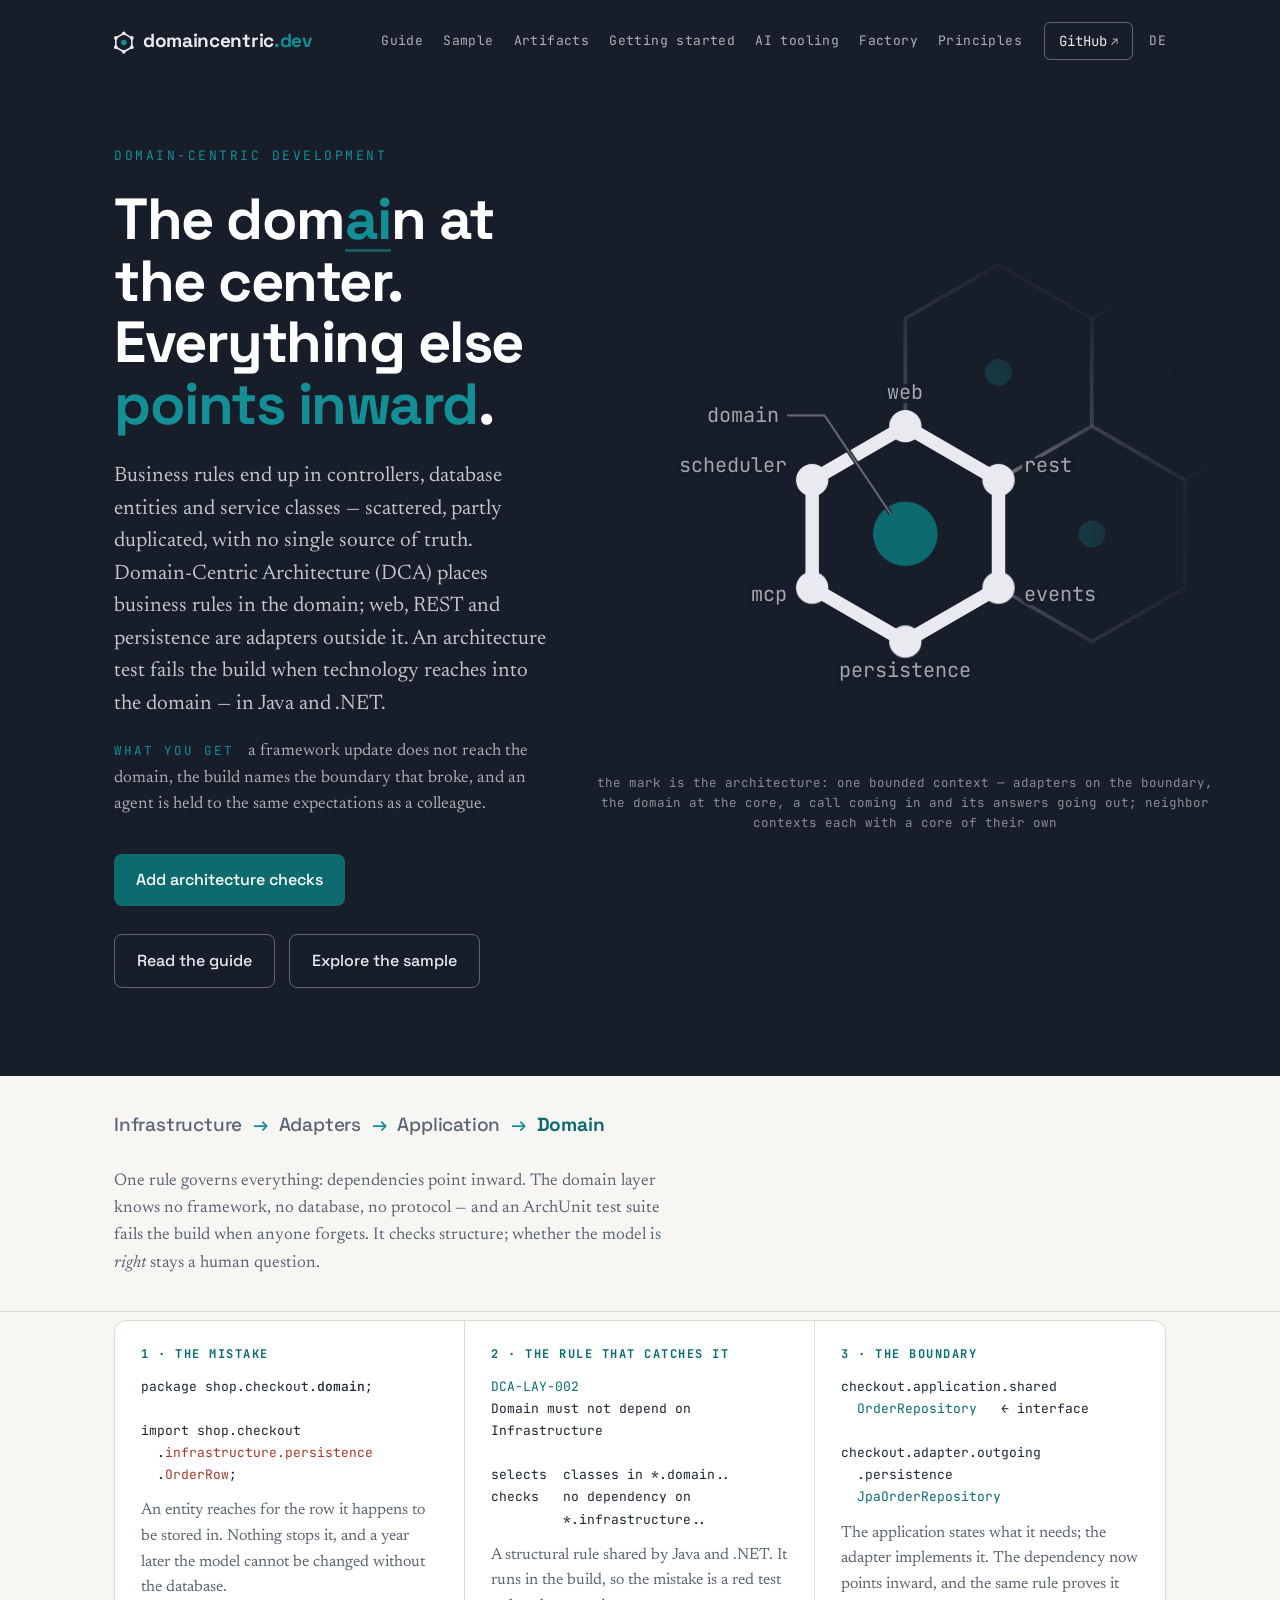
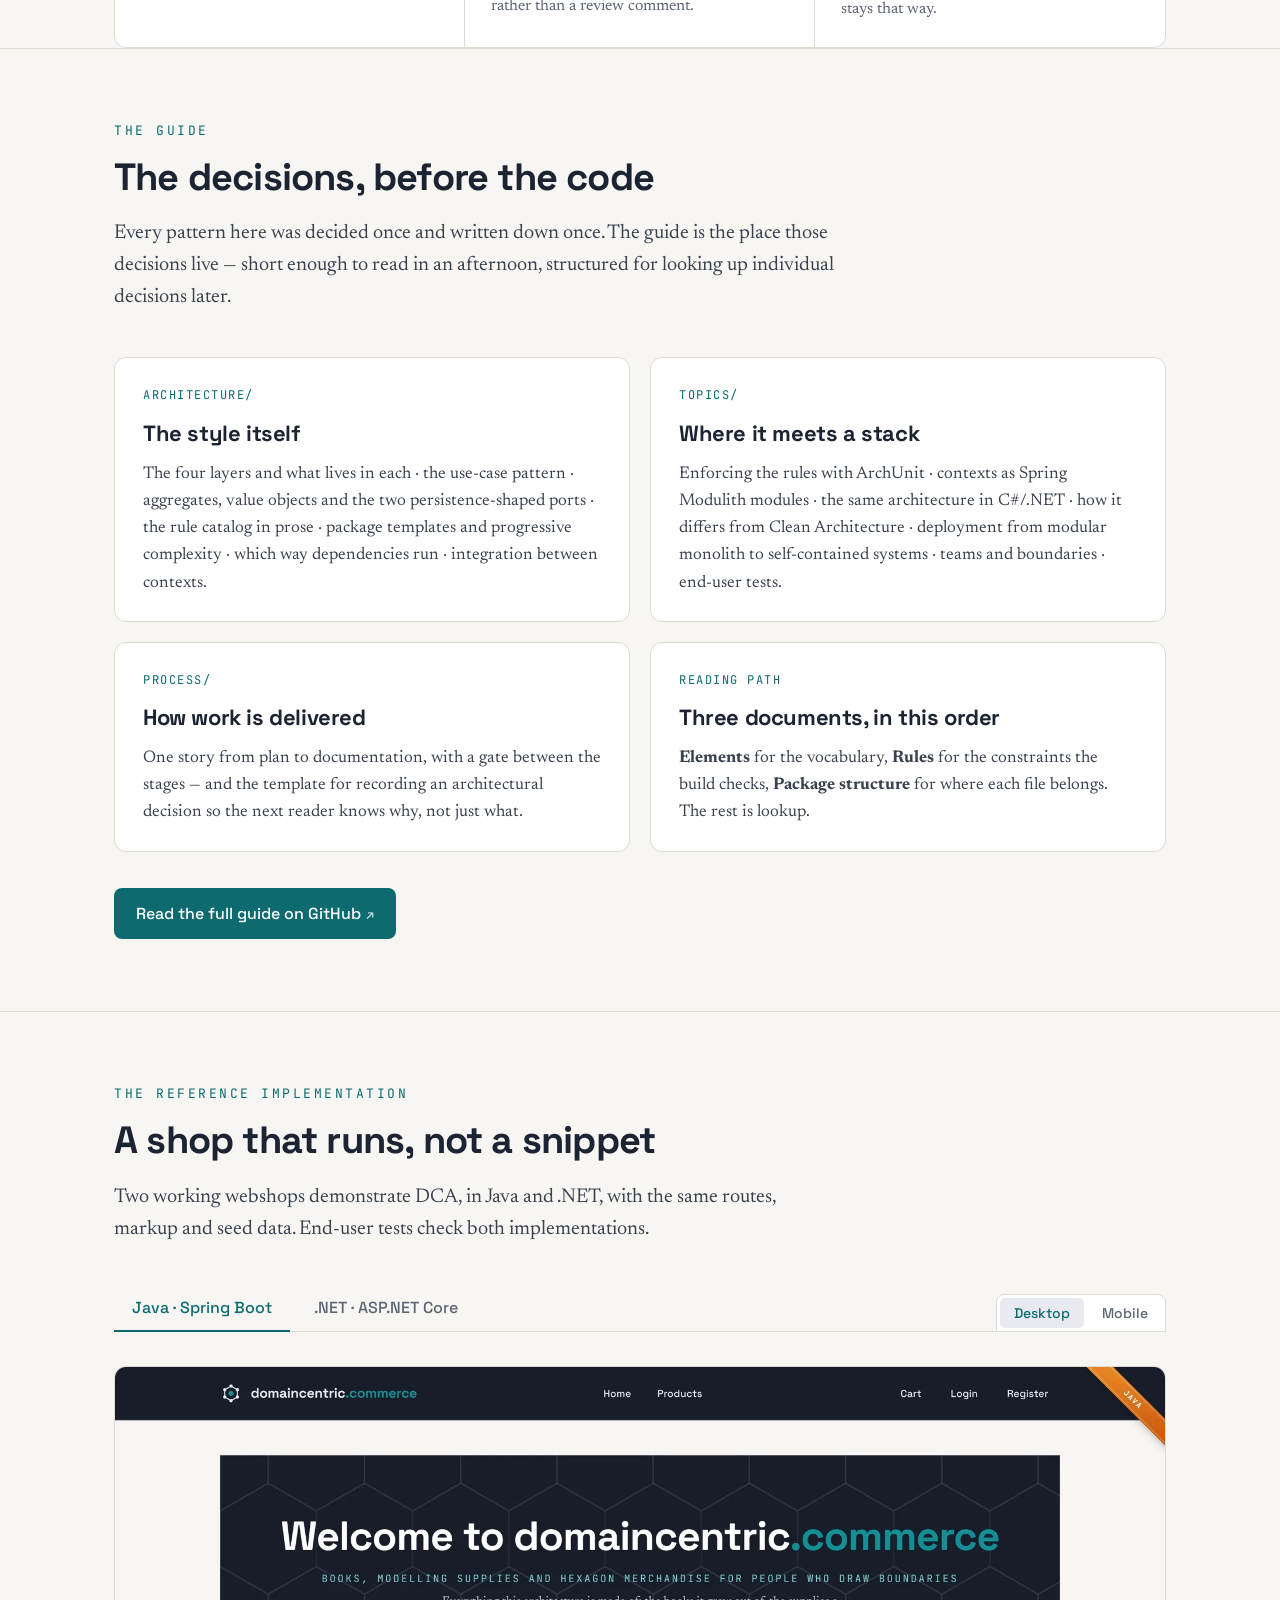
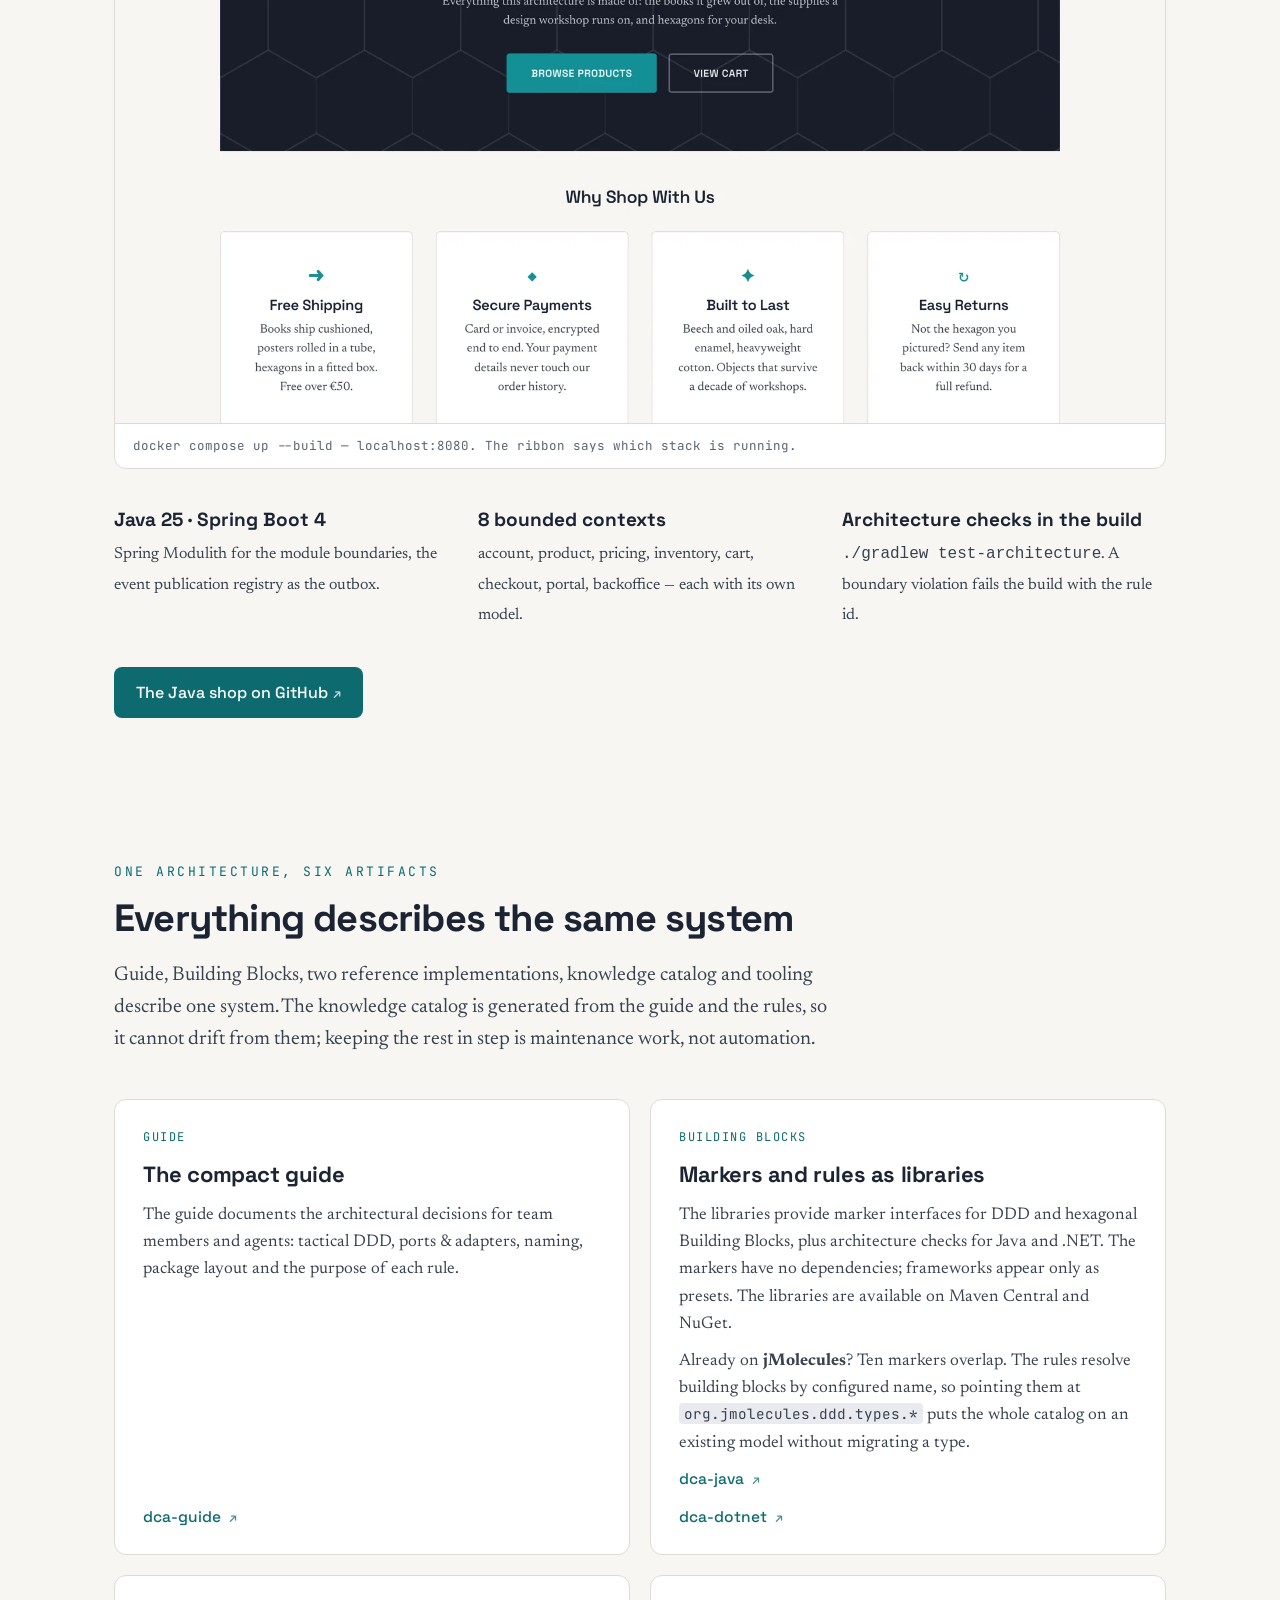
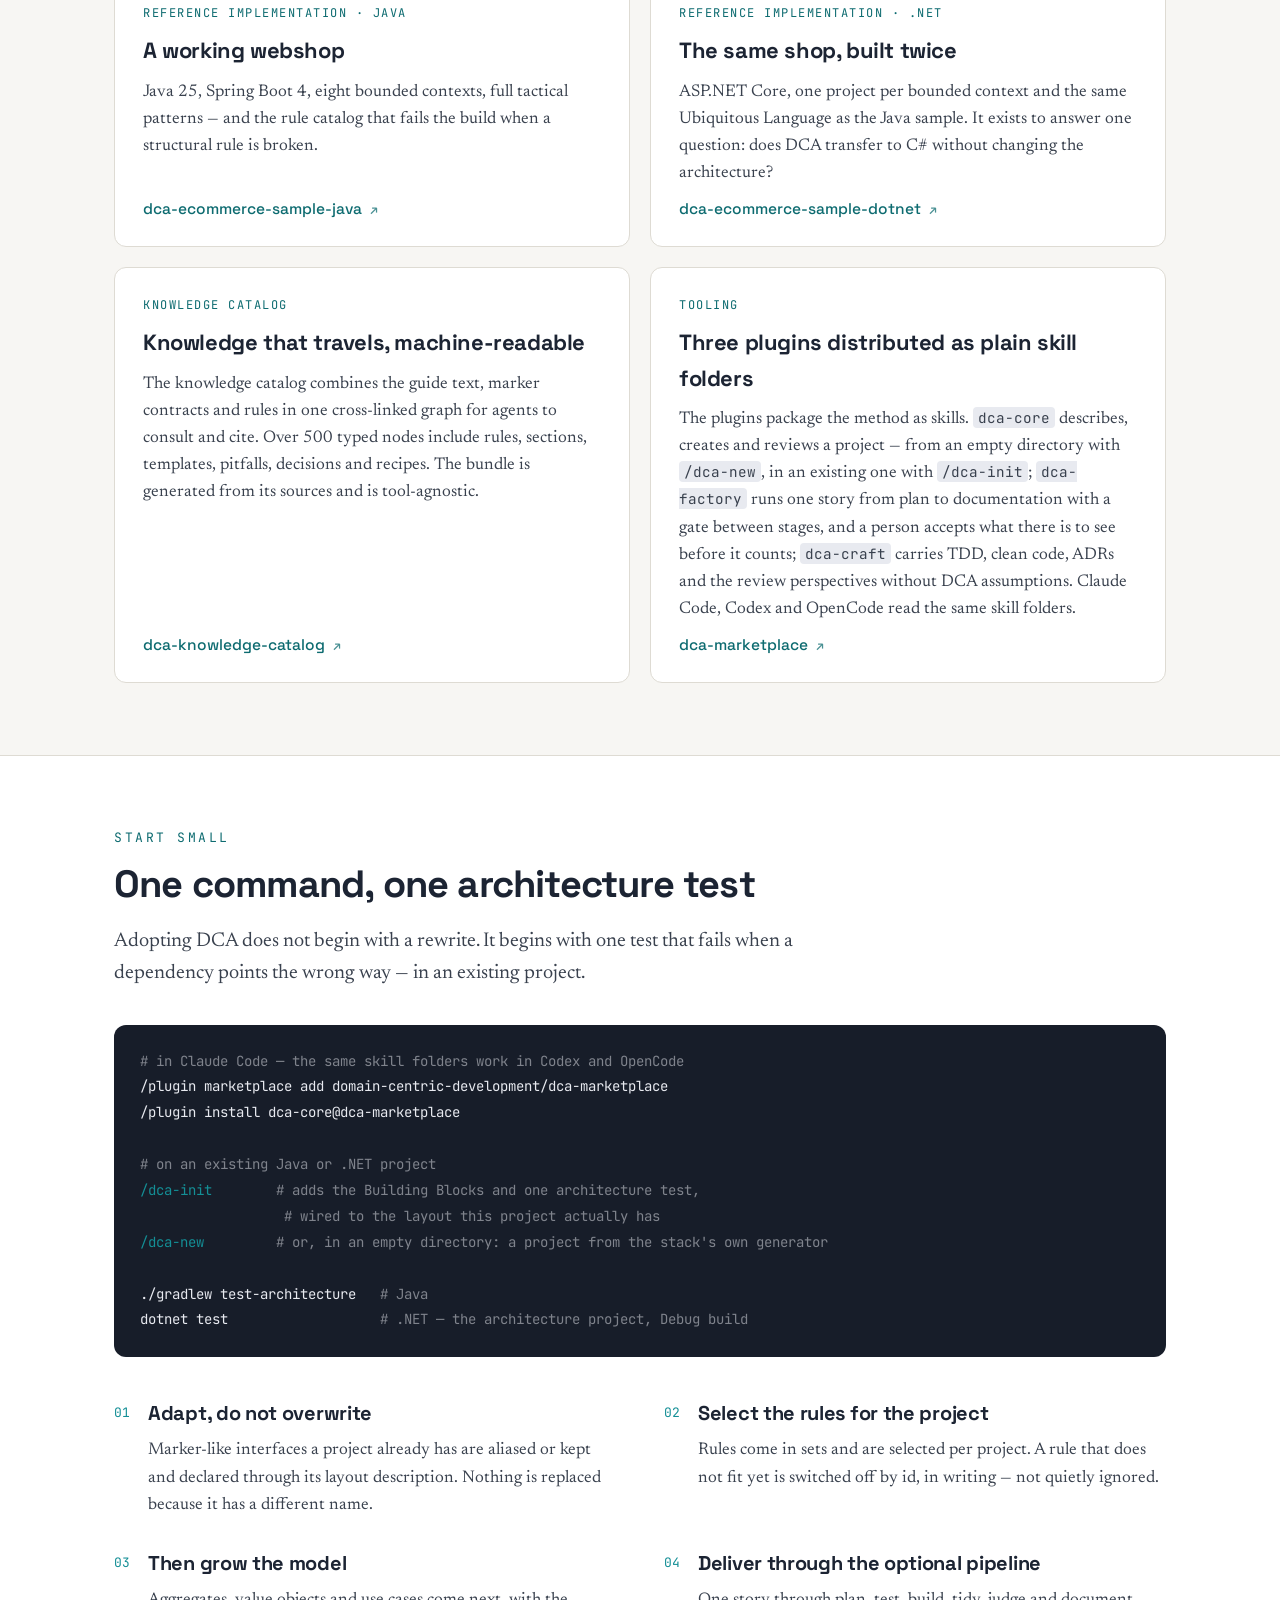
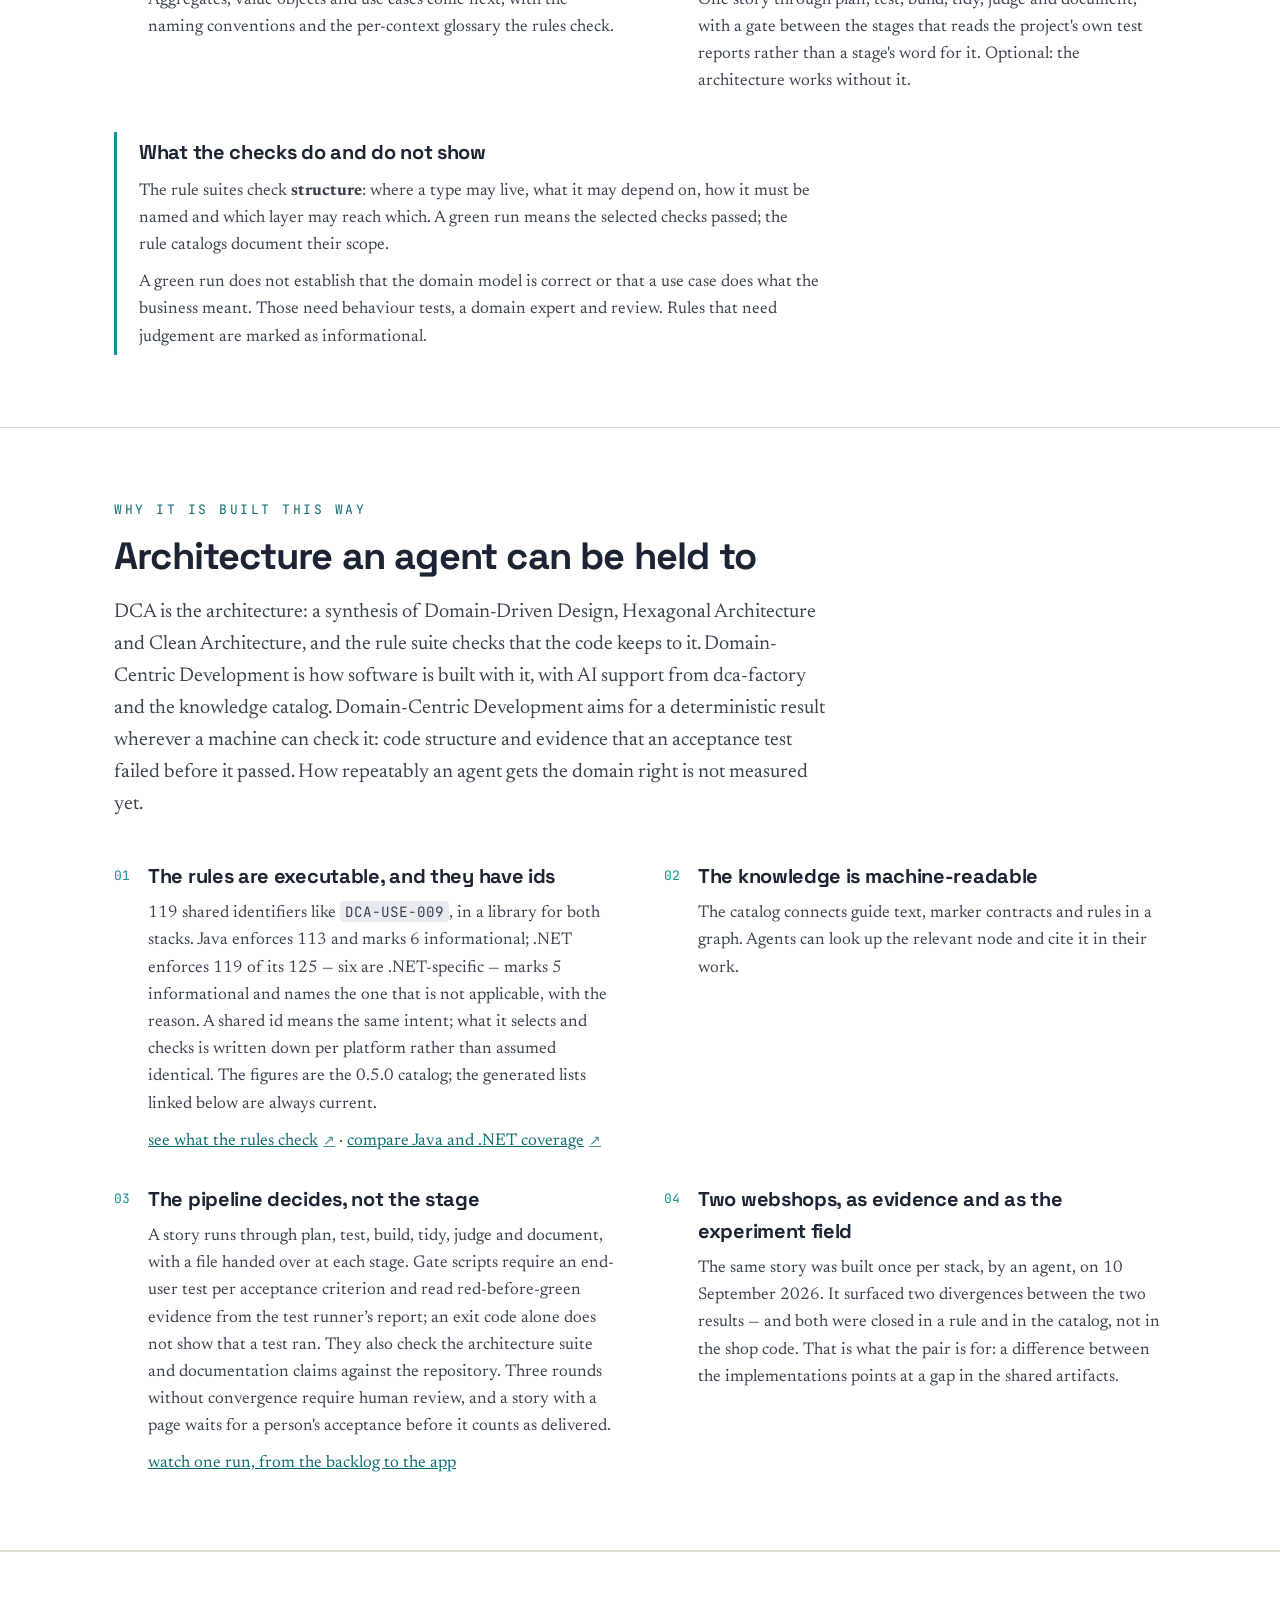
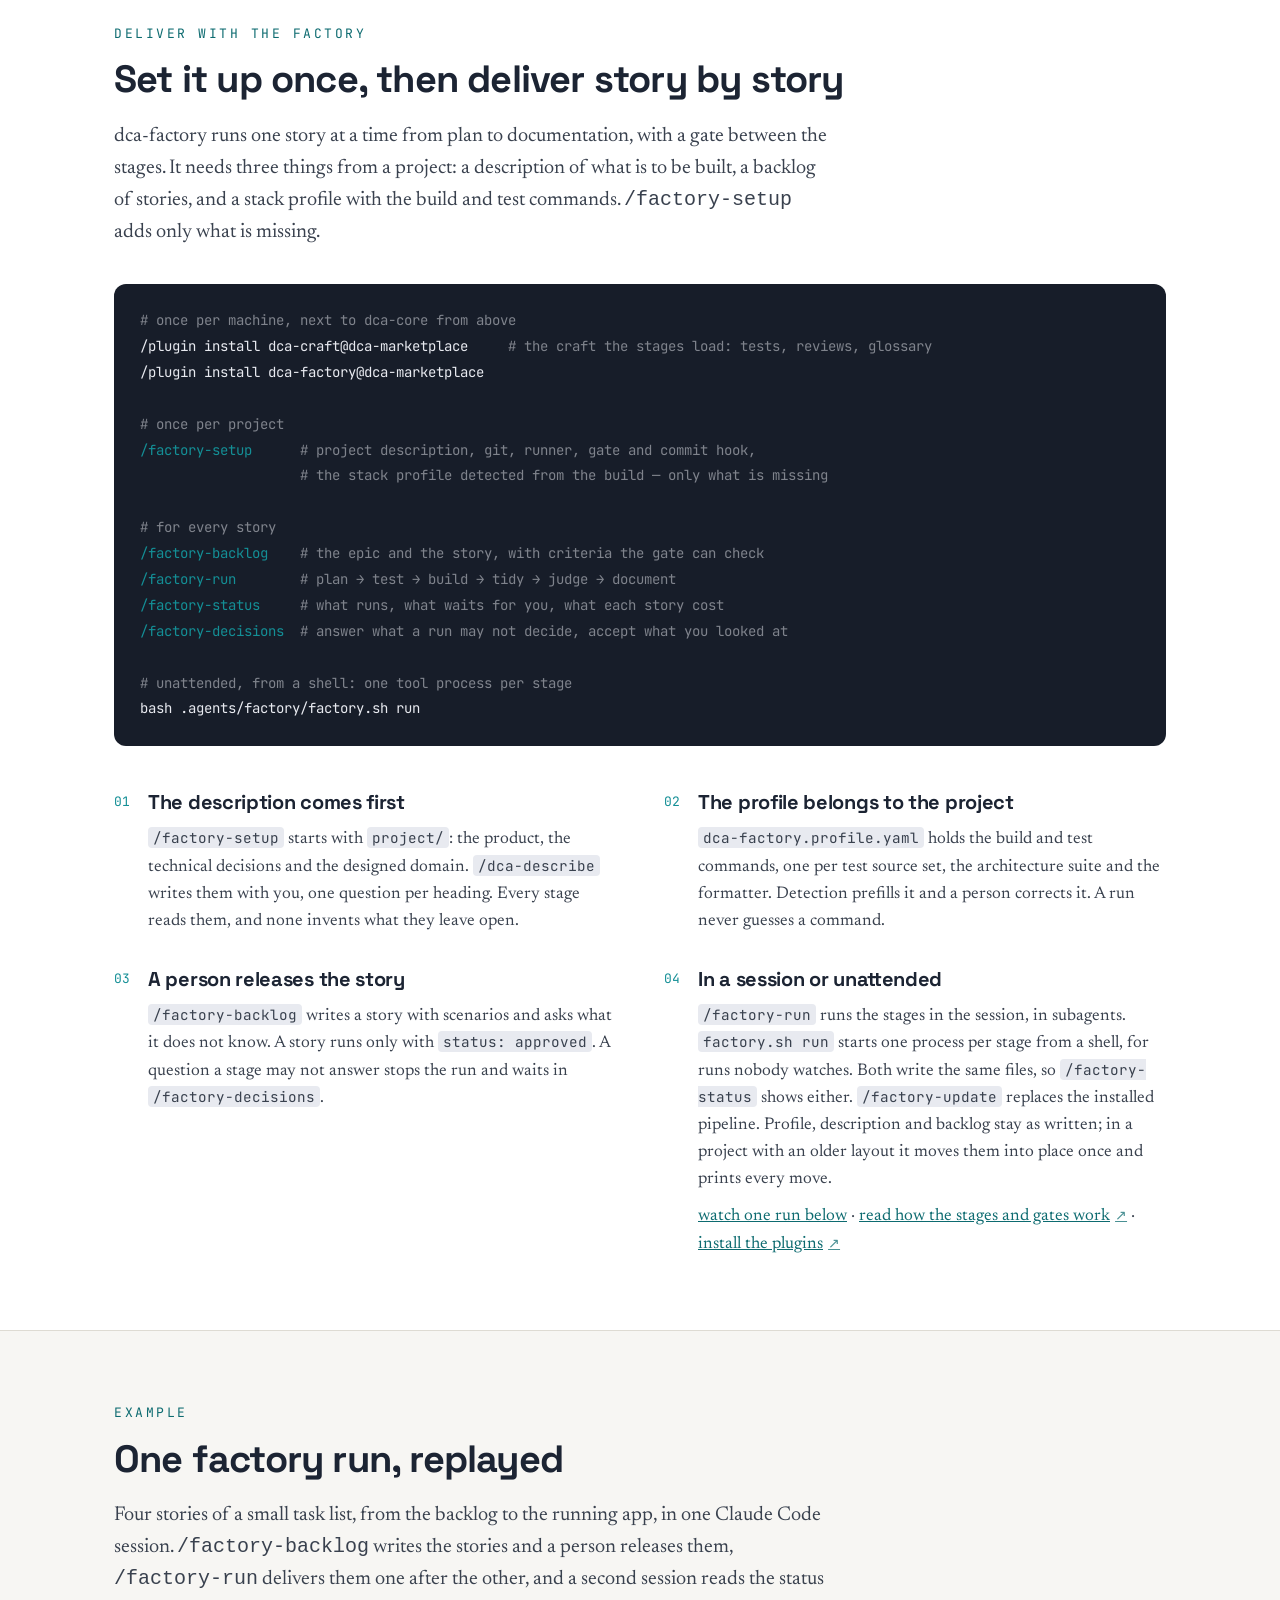
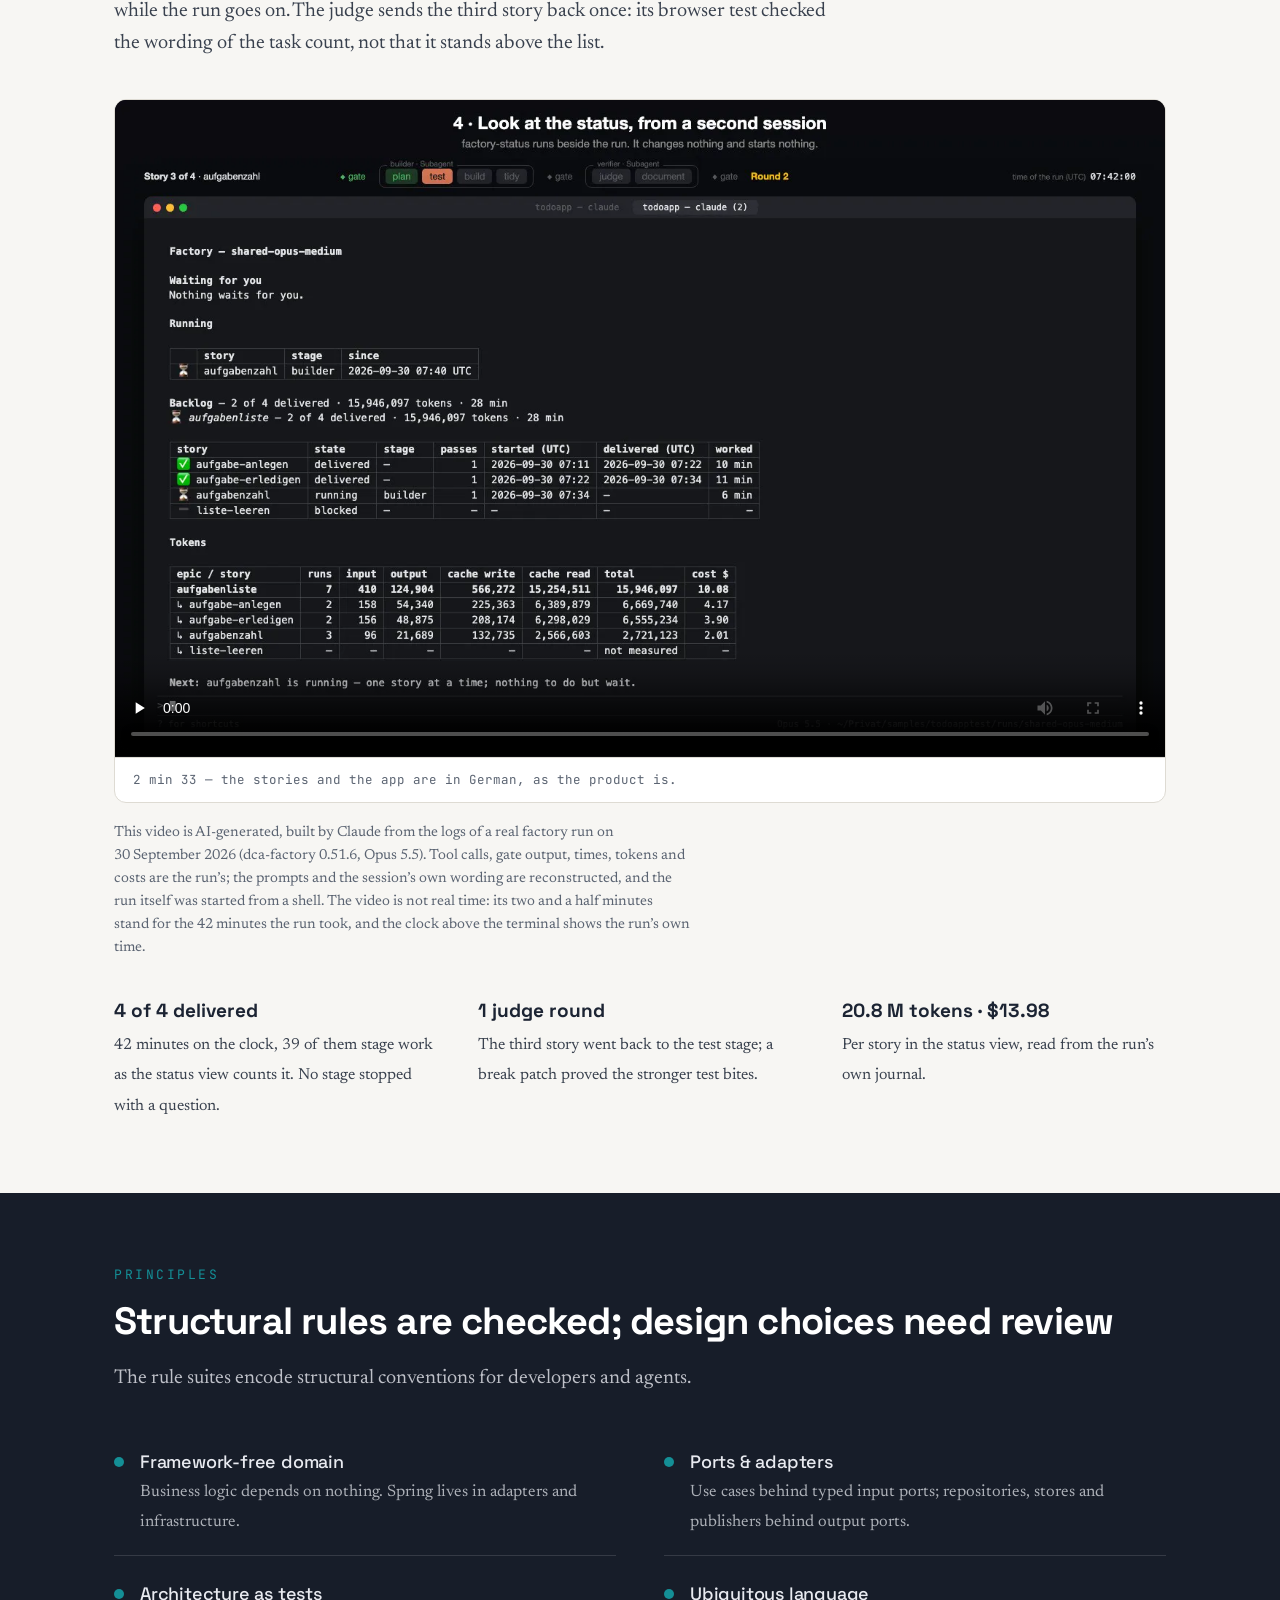
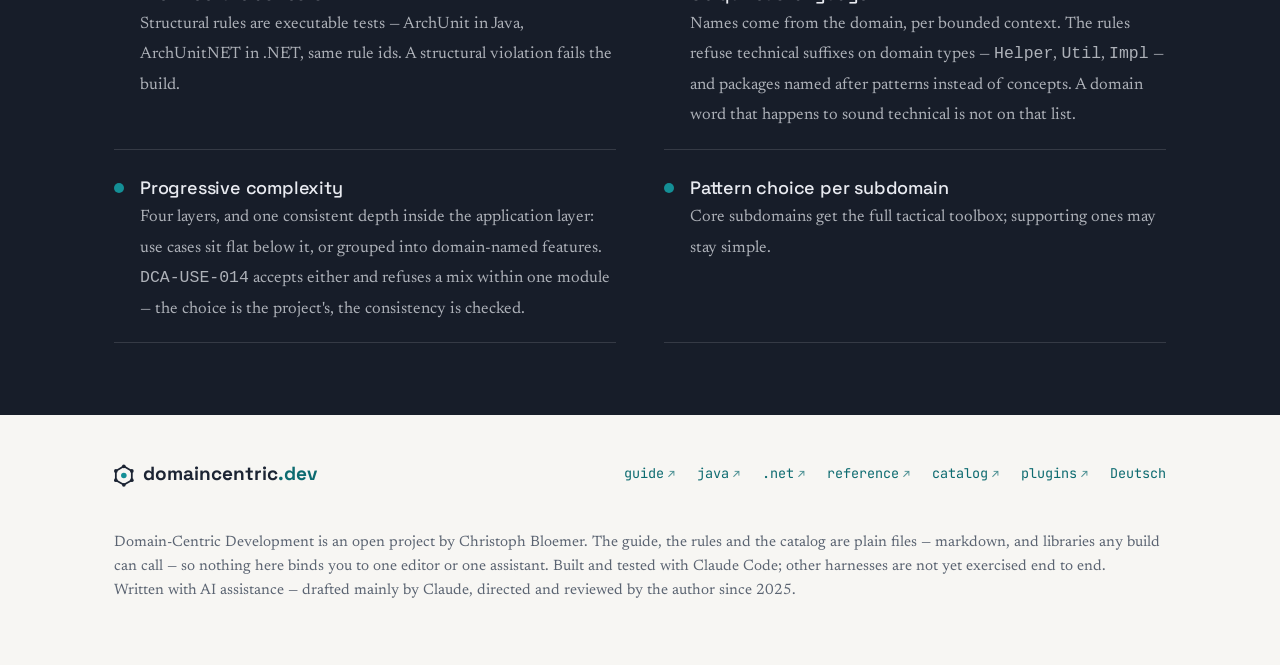
==== index.html @ b5383fc7 "copy: 42 minutes on the clock, 39 of them stage work Co-Authored-By: Claude Opus 5.5 <noreply@anthro" ====
<!doctype html>
<html lang="en">
<head>
<meta charset="utf-8">
<meta name="viewport" content="width=device-width, initial-scale=1">
<title>Domain-Centric Development</title>
<meta name="description" content="Domain-Centric Architecture: a practical synthesis of Domain-Driven Design, Hexagonal Architecture and Clean Architecture — a compact guide, marker and rule libraries for Java and .NET, two reference implementations, and a machine-readable knowledge catalog for AI-assisted development.">
<link rel="icon" type="image/svg+xml" href="favicon.svg">
<link rel="canonical" href="https://domaincentric.dev/">
<link rel="alternate" hreflang="en" href="https://domaincentric.dev/">
<link rel="alternate" hreflang="de" href="https://domaincentric.dev/de/">
<link rel="alternate" hreflang="x-default" href="https://domaincentric.dev/">
<meta property="og:type" content="website">
<meta property="og:site_name" content="Domain-Centric Development">
<meta property="og:url" content="https://domaincentric.dev/">
<meta property="og:title" content="Domain-Centric Development — the domain at the center">
<meta property="og:description" content="A practical synthesis of Domain-Driven Design, Hexagonal and Clean Architecture: a compact guide, marker and rule libraries for Java and .NET, two reference implementations, and a machine-readable knowledge catalog.">
<meta property="og:image" content="https://domaincentric.dev/assets/og-image.png">
<meta property="og:image:width" content="1200">
<meta property="og:image:height" content="630">
<meta property="og:image:alt" content="The Domain-Centric mark: one bounded context with adapters on its boundary and the domain at the core">
<meta name="twitter:card" content="summary_large_image">
<link rel="preconnect" href="https://fonts.googleapis.com">
<link rel="preconnect" href="https://fonts.gstatic.com" crossorigin>
<link rel="stylesheet" href="https://fonts.googleapis.com/css2?family=Space+Grotesk:wght@400;500;700&family=Newsreader:opsz,wght@6..72,400;6..72,500&family=JetBrains+Mono:wght@400;500&display=swap">
<style>
  :root {
    --ink: #1c2433;
    --deep: #171d29;
    --paper: #f7f6f3;
    --mist: #e8eaf0;
    --teal: #148f96;
    --teal-dark: #0d6b70;
    --muted: #5b6472;
    --line: #dedbd3;
    --display: 'Space Grotesk', 'Avenir Next', 'Trebuchet MS', sans-serif;
    --body: 'Newsreader', Georgia, 'Times New Roman', serif;
    --mono: 'JetBrains Mono', 'SF Mono', Menlo, monospace;
  }
  * { margin: 0; padding: 0; box-sizing: border-box; }
  html { scroll-behavior: smooth; }
  body { background: var(--paper); color: var(--ink); font-family: var(--body); font-size: 19px; line-height: 1.6; }
  a { color: var(--teal-dark); }
  a:hover { color: var(--teal); }
  a:focus-visible, button:focus-visible { outline: 3px solid var(--teal); outline-offset: 3px; border-radius: 2px; }
  .wrap { max-width: 1100px; margin: 0 auto; padding: 0 24px; }

  /* ---------- header ---------- */
  .hero { background: var(--deep); color: var(--mist); }
  .nav { display: flex; align-items: center; justify-content: space-between; padding: 22px 0; }
  .nav .brand { display: flex; align-items: center; gap: 1ex; font-family: var(--display); font-weight: 700; font-size: 19px; color: var(--mist); text-decoration: none; letter-spacing: -0.3px; }
  .nav .brand .tld { color: var(--teal); }
  .nav a.gh { font-family: var(--mono); font-size: 14px; color: var(--mist); text-decoration: none; border: 1px solid rgba(232,234,240,0.35); padding: 7px 14px; border-radius: 6px; }
  .nav a.lang { font-family: var(--mono); font-size: 13px; letter-spacing: 0.4px; color: rgba(232,234,240,0.72); text-decoration: none; margin-left: 16px; }
  .nav a.lang:hover { color: var(--teal); }
  .nav a.gh:hover { border-color: var(--teal); color: var(--teal); }
  .nav .sections { display: flex; gap: 20px; margin-left: auto; margin-right: 22px; }
  .nav .sections a { font-family: var(--mono); font-size: 13px; letter-spacing: 0.4px; color: rgba(232,234,240,0.72); text-decoration: none; }
  .nav .sections a:hover { color: var(--teal); }

  .hero-grid { display: grid; grid-template-columns: 5.2fr 6.8fr; gap: 40px; align-items: center; padding: 64px 0 88px; }
  .eyebrow { font-family: var(--mono); font-size: 13px; letter-spacing: 2.5px; text-transform: uppercase; color: var(--teal); margin-bottom: 22px; }
  h1 { font-family: var(--display); font-weight: 700; font-size: clamp(38px, 5vw, 58px); line-height: 1.06; letter-spacing: -1.5px; color: #ffffff; }
  h1 .accent { color: var(--teal); }
  .ai { color: var(--teal); position: relative; }
  .ai::after { content: ""; position: absolute; left: 0; right: 0; bottom: 0.08em; border-bottom: 0.06em solid currentColor; opacity: 0.55; }
  .hero p.lede { margin-top: 26px; font-size: 21px; line-height: 1.55; color: rgba(232,234,240,0.82); max-width: 34em; }
  .hero p.gain { margin-top: 18px; font-size: 17px; line-height: 1.55; color: rgba(232,234,240,0.7); max-width: 38em; }
  .hero p.gain span { font-family: var(--mono); font-size: 12.5px; letter-spacing: 2px; text-transform: uppercase; color: var(--teal); margin-right: 10px; }
  .cta-row { margin-top: 36px; display: flex; gap: 14px; flex-wrap: wrap; }
  /* in the hero the break is deliberate: the one action on its own line, the two places to read
     beneath it. An empty item that fills the row does the breaking; the buttons keep their own width. */
  .cta-break { flex-basis: 100%; height: 0; }
  .btn { font-family: var(--display); font-weight: 500; font-size: 16px; text-decoration: none; padding: 13px 22px; border-radius: 8px; display: inline-block; }
  .btn.primary { background: var(--teal-dark); color: #ffffff; }   /* 6.26:1 on white text */
  .btn.primary:hover { background: #0b5b60; color: #ffffff; }      /* 7.84:1 */
  .btn.ghost { color: var(--mist); border: 1px solid rgba(232,234,240,0.35); }
  .btn.ghost:hover { border-color: var(--teal); color: var(--teal); }
  /* Every link that leaves domaincentric.dev says so. An arrow costs one character and
     removes the surprise of landing in a markdown file with no way back. */
  a.ext::after { content: "\2197"; font-size: 0.85em; margin-left: 0.35em; vertical-align: baseline; opacity: 0.75; }

  /* ---------- teasers that stay on the page ---------- */
  .teaser { border-top: 1px solid var(--line); }
  .teaser .cta-row { margin-top: 36px; }
  .shot { margin-top: 40px; border: 1px solid var(--line); border-radius: 12px; overflow: hidden; background: #ffffff; }
  .shot img { display: block; width: 100%; height: auto; }
  .shot video { display: block; width: 100%; height: auto; background: #0b0c0f; }
  .ai-note { margin-top: 18px; font-size: 14.5px; color: var(--muted); max-width: 72ch; }
  .shot figcaption { font-family: var(--mono); font-size: 12.5px; color: var(--muted); padding: 12px 18px; border-top: 1px solid var(--line); }
  .facts { margin-top: 36px; display: grid; grid-template-columns: repeat(3, minmax(0, 1fr)); gap: 24px 40px; list-style: none; }
  .facts b { font-family: var(--display); font-size: 19px; display: block; margin-bottom: 4px; }
  /* two implementations, one at a time — the tabs carry what the ghost link could not */
  .tabs { margin-top: 40px; }
  /* the rule under the row belongs to the row, not to the tablist: the switch sits beside the tabs
     without being owned by them, which a tablist may not do */
  .tabrow { display: flex; flex-wrap: wrap; row-gap: 6px; align-items: flex-end; border-bottom: 1px solid var(--line); }
  .tablist { display: flex; gap: 6px; }
  .tablist button { font-family: var(--display); font-weight: 500; font-size: 16px; color: var(--muted);
    background: none; border: 0; border-bottom: 2px solid transparent; padding: 12px 18px; cursor: pointer; margin-bottom: -1px; }
  .tablist button:hover { color: var(--ink); }
  .tablist button[aria-selected="true"] { color: var(--teal-dark); border-bottom-color: var(--teal-dark); }
  .tablist button:focus-visible { outline: 2px solid var(--teal-dark); outline-offset: 2px; border-radius: 4px 4px 0 0; }
  .tabpanel { padding-top: 8px; }
  .tabpanel .shot { margin-top: 26px; }
  /* Desktop- und Handy-Aufnahme: der Breakpoint setzt den Startzustand, der Schalter überstimmt ihn */
  /* The switch belongs to the tab row: pushed to its right end, sitting on the rule the tabs sit on,
     its own border continuing that line. On a narrow screen the row wraps and it takes a line below,
     which is the same control either way. */
  .viewswitch { display: none; margin-left: auto; align-self: flex-end; margin-bottom: -1px;
    gap: 4px; padding: 3px; border: 1px solid var(--line); border-radius: 8px 8px 0 0; background: #ffffff; }
  .js .viewswitch { display: inline-flex; }
  /* The stack names alone carry the distinction once the row gets tight: spelling out the frameworks
     pushed each tab onto a line of its own and left the switch stranded on a third. Measured — with
     the long labels the row breaks at 580 px and is down to 14 px of air at 590, so the short ones
     start well above that rather than at the first width where it visibly fails. */
  @media (max-width: 660px) {
    .tab-sub { display: none; }
    .tablist button { padding: 12px 14px; }
    .viewswitch button { padding: 6px 11px; }
  }
  .viewswitch button { font-family: var(--display); font-size: 14px; font-weight: 500; color: var(--muted);
    background: none; border: 0; border-radius: 5px; padding: 6px 14px; cursor: pointer; }
  .viewswitch button:hover { color: var(--ink); }
  .viewswitch button[aria-pressed="true"] { background: var(--mist); color: var(--teal-dark); }
  .viewswitch button:focus-visible { outline: 2px solid var(--teal-dark); outline-offset: 2px; }
  .shot--phone { display: none; }
  .shot--phone img { max-width: 360px; margin: 0 auto; }
  @media (max-width: 700px) {
    .shot--desktop { display: none; }
    .shot--phone { display: block; }
  }
  /* die Wahl des Lesers schlägt den Breakpoint — höhere Spezifität, unabhängig von der Media Query */
  [data-view="desktop"] .shot--desktop { display: block; }
  [data-view="desktop"] .shot--phone { display: none; }
  [data-view="phone"] .shot--phone { display: block; }
  [data-view="phone"] .shot--desktop { display: none; }

  /* without JavaScript both panels stay readable, each behind its own heading */
  .tabpanel > h3 { font-family: var(--display); font-weight: 700; font-size: 20px; margin-top: 26px; }
  .js .tabpanel > h3 { position: absolute; width: 1px; height: 1px; overflow: hidden; clip: rect(0 0 0 0); white-space: nowrap; }

  .facts span { font-size: 16px; color: #39414e; }
  @media (max-width: 860px) { .facts { grid-template-columns: 1fr; } }


  /* the mark as a living context map */
  .figure { text-align: center; }
  .figure svg { width: min(100%, 700px); height: auto; overflow: visible; }
  /* the field may bleed past the text column — but only where there is room beside it,
     otherwise the overhang widens the page and the whole document scrolls sideways */
  @media (min-width: 1180px) {
    .figure { margin-right: calc(-1 * min(4vw, 70px)); }
  }
  .figure .caption { font-family: var(--mono); font-size: 12.5px; color: rgba(232,234,240,0.55); margin-top: -6px; }
  /* labels knock out the lines behind them, the way annotation does on a drawing */
  .node-label { paint-order: stroke; stroke: var(--deep); stroke-width: 3px; stroke-linejoin: round; }
  .node-label { font-family: var(--mono); font-size: 7.5px; fill: rgba(232,234,240,0.75); }
  .leader { fill: none; stroke: rgba(232,234,240,0.4); stroke-width: 0.7; }
  /* the leader lies over the boundary: a knock-out in the ground colour cuts the boundary where it crosses */
  .leader-knockout { fill: none; stroke: var(--deep); stroke-width: 1.6; }
  /* The drawing is annotated in order: the boundary stands, the ports appear clockwise from the
     top, each label follows its port, and last the leader draws itself from the core outwards
     and names it. Without motion everything stands at once. */
  @media (prefers-reduced-motion: no-preference) {
    .node, .node-label { opacity: 0; animation: appear 0.4s ease-out forwards; }
    .node:nth-of-type(1) { animation-delay: 0.30s; } .node-label:nth-of-type(1) { animation-delay: 0.42s; }
    .node:nth-of-type(2) { animation-delay: 0.44s; } .node-label:nth-of-type(2) { animation-delay: 0.56s; }
    .node:nth-of-type(3) { animation-delay: 0.58s; } .node-label:nth-of-type(3) { animation-delay: 0.70s; }
    .node:nth-of-type(4) { animation-delay: 0.72s; } .node-label:nth-of-type(4) { animation-delay: 0.84s; }
    .node:nth-of-type(5) { animation-delay: 0.86s; } .node-label:nth-of-type(5) { animation-delay: 0.98s; }
    .node:nth-of-type(6) { animation-delay: 1.00s; } .node-label:nth-of-type(6) { animation-delay: 1.12s; }
    .node-label { animation-name: appear-label; }
    .node-label.core-name { animation-delay: 2.85s; }
    .leader, .leader-knockout { stroke-dasharray: 60; stroke-dashoffset: 60; animation: draw 0.4s ease-out 2.4s forwards; }
    @keyframes appear { to { opacity: 1; } }
    @keyframes appear-label { to { opacity: 0.9; } }
    @keyframes draw { to { stroke-dashoffset: 0; } }
  }

  /* ---------- dependency rule strip ---------- */
  .rule { border-bottom: 1px solid var(--line); }
  .rule .wrap { display: flex; align-items: baseline; gap: 28px; padding: 34px 24px; flex-wrap: wrap; }
  .rule .chain { font-family: var(--display); font-weight: 500; font-size: 19px; letter-spacing: -0.2px; white-space: nowrap; }
  .rule .chain .arrow { color: var(--teal); padding: 0 6px; }
  .rule .chain .domain { color: var(--teal-dark); font-weight: 700; }
  .rule p { font-size: 17px; color: var(--muted); max-width: 34em; }

  /* the one concrete thing, before any more explanation */
  .example .wrap { display: grid; grid-template-columns: repeat(3, minmax(0, 1fr)); gap: 0; border: 1px solid var(--line); border-radius: 12px; overflow: hidden; background: #ffffff; margin-top: 8px; padding: 0; }
  .example .step { padding: 24px 26px; border-right: 1px solid var(--line); }
  .example .step:last-child { border-right: 0; }
  .example .step > b { font-family: var(--mono); font-size: 12px; letter-spacing: 1.5px; text-transform: uppercase; color: var(--teal-dark); display: block; margin-bottom: 12px; }
  .example pre b { font-weight: 500; }
  .example pre { font-family: var(--mono); font-size: 13px; line-height: 1.7; white-space: pre-wrap; overflow-wrap: anywhere; color: var(--ink); }
  .example .bad { color: #a33a2a; }
  .example .good { color: var(--teal-dark); }
  .example p { font-size: 16px; color: var(--muted); margin-top: 12px; }
  .example .outer { padding: 0 24px; max-width: 1100px; margin: 0 auto; }

  /* ---------- sections ---------- */
  section { padding: 72px 0; }
  .kicker { font-family: var(--mono); font-size: 13px; letter-spacing: 2.5px; text-transform: uppercase; color: var(--teal-dark); margin-bottom: 14px; }
  h2 { font-family: var(--display); font-weight: 700; font-size: clamp(28px, 3.4vw, 38px); letter-spacing: -0.8px; line-height: 1.15; margin-bottom: 18px; }
  .section-lede { font-size: 20px; max-width: 36em; color: #39414e; }

  /* artifact cards */
  .cards { margin-top: 44px; display: grid; grid-template-columns: repeat(2, minmax(0, 1fr)); gap: 20px; }
  .card { background: #ffffff; border: 1px solid var(--line); border-radius: 12px; padding: 28px 28px 24px; display: flex; flex-direction: column; gap: 10px; }
  .card .tag { font-family: var(--mono); font-size: 12px; letter-spacing: 1.5px; text-transform: uppercase; color: var(--teal-dark); flex-grow: 0; }
  .card h3 { font-family: var(--display); font-weight: 700; font-size: 22px; letter-spacing: -0.4px; }
  .card p { font-size: 17px; color: #39414e; flex-grow: 1; }
  .card a.more { font-family: var(--display); font-size: 15.5px; font-weight: 500; text-decoration: none; }
  .card a.more::after { content: " \2192"; }
  /* the outgoing arrow wins over the card's own: a link that leaves the site says so everywhere */
  .card a.more.ext::after { content: " \2197"; }
  .card a.more + a.more { margin-top: 4px; }
  .card code { font-family: var(--mono); font-size: 0.84em; background: var(--mist); padding: 1px 5px; border-radius: 4px; overflow-wrap: anywhere; }
  .card a.more, .card p { overflow-wrap: anywhere; }
  .card .soon { font-family: var(--display); font-size: 15.5px; font-weight: 500; color: var(--muted); }

  /* why AI */
  .with-ai { background: #ffffff; border-top: 1px solid var(--line); border-bottom: 1px solid var(--line); }
  .with-ai .section-lede em { font-style: italic; color: var(--teal-dark); }
  .steps { margin-top: 40px; list-style: none; display: grid; grid-template-columns: repeat(2, minmax(0, 1fr)); gap: 28px 48px; counter-reset: step; }
  .steps li { display: flex; gap: 18px; }
  .step-no { font-family: var(--mono); font-size: 13px; color: var(--teal); padding-top: 6px; }
  .steps h3 { font-family: var(--display); font-weight: 700; font-size: 20px; letter-spacing: -0.3px; margin-bottom: 8px; }
  .steps p { font-size: 17px; color: #39414e; }
  .steps code { font-family: var(--mono); font-size: 0.84em; background: var(--mist); padding: 1px 5px; border-radius: 4px; }

  /* principles */
  .principles { background: var(--deep); color: var(--mist); }
  .principles .kicker { color: var(--teal); }
  .principles h2 { color: #ffffff; }
  .plist { margin-top: 36px; display: grid; grid-template-columns: repeat(2, minmax(0, 1fr)); gap: 6px 48px; list-style: none; }
  .plist li { display: flex; gap: 16px; padding: 18px 0; border-bottom: 1px solid rgba(232,234,240,0.14); }
  .plist .dot { flex-shrink: 0; width: 10px; height: 10px; border-radius: 50%; background: var(--teal); margin-top: 9px; }
  .plist b { font-family: var(--display); font-weight: 500; display: block; font-size: 18px; letter-spacing: -0.2px; }
  .plist span { font-size: 16.5px; color: rgba(232,234,240,0.72); }

  /* start small: the command plate and the evidence limits */
  .start { background: #ffffff; border-top: 1px solid var(--line); }
  .plate { margin-top: 36px; background: var(--deep); color: var(--mist); border-radius: 12px; padding: 24px 26px; overflow-x: auto; }
  .plate pre { font-family: var(--mono); font-size: 14px; line-height: 1.85; white-space: pre; }
  .plate .c { color: rgba(232,234,240,0.5); }
  .plate .t { color: var(--teal); }
  .limits { margin-top: 36px; border-left: 3px solid var(--teal); padding: 4px 0 4px 22px; }
  .limits h3 { font-family: var(--display); font-weight: 700; font-size: 20px; letter-spacing: -0.3px; margin-bottom: 10px; }
  .limits p { font-size: 17px; color: #39414e; max-width: 40em; }
  .limits p + p { margin-top: 10px; }


  /* footer */
  footer { padding: 44px 0 56px; }
  footer .wrap { display: flex; justify-content: space-between; gap: 24px; flex-wrap: wrap; align-items: center; }
  /* the lockup: the mark's node distance and the gap are both one x-height of the wordmark.
     The drawing fills the viewBox, so 1ex of gap is 1ex of visible air; the small shift centres
     the mark on a wordmark that is all lowercase and has no descenders. */
  .nav .brand svg, footer .fbrand svg { width: 2.132ex; height: 2.402ex; overflow: visible; transform: translateY(0.16ex); }
  footer .fbrand { display: flex; align-items: center; gap: 1ex; font-family: var(--display); font-weight: 700; }
  footer .fbrand .tld { color: var(--teal-dark); }
  footer nav { display: flex; gap: 22px; flex-wrap: wrap; }
  footer nav a { font-family: var(--mono); font-size: 13.5px; text-decoration: none; }
  footer .note { width: 100%; margin-top: 18px; font-size: 15px; color: var(--muted); }

  @media (max-width: 960px) { .nav .sections { display: none; } .nav a.gh { margin-left: auto; } }
  @media (max-width: 380px) { .nav .brand { font-size: 15px; } .nav a.gh { font-size: 12.5px; padding: 6px 9px; margin-left: 12px; } .nav a.lang { margin-left: 10px; } }
  @media (max-width: 860px) {
    .rule .chain { white-space: normal; font-size: 17px; }
    .hero-grid { grid-template-columns: 1fr; padding: 24px 0 64px; gap: 12px; }
    /* on a phone the drawing sits between the claim and the text: eyebrow, headline, mark, then the lede */
    .hero-grid > div:first-child { display: contents; }
    .hero .eyebrow { order: 1; } .hero h1 { order: 2; }
    .figure { order: 3; margin: 0 0 -36px; }
    .hero p.lede { order: 4; } .hero p.gain { order: 5; } .hero .cta-row { order: 6; }
    .figure svg { width: min(72vw, 300px); }
    .figure .caption { display: none; }
    .example .wrap { grid-template-columns: 1fr; }
    .example .step { border-right: 0; border-bottom: 1px solid var(--line); }
    .example .step:last-child { border-bottom: 0; }
    .cards, .plist, .steps { grid-template-columns: 1fr; }
    section { padding: 56px 0; }
  }
</style>
</head>
<body>

<header class="hero">
  <div class="wrap">
    <nav class="nav" aria-label="Main">
      <a class="brand" href="/">
        <svg viewBox="17.4 12 85.2 96" fill="none" aria-hidden="true">
          <polygon points="60,20 94.6,40 94.6,80 60,100 25.4,80 25.4,40" stroke="#e8eaf0" stroke-width="7" stroke-linejoin="round"/>
          <circle cx="60" cy="20" r="8" fill="#e8eaf0"/><circle cx="94.6" cy="40" r="8" fill="#e8eaf0"/>
          <circle cx="94.6" cy="80" r="8" fill="#e8eaf0"/><circle cx="60" cy="100" r="8" fill="#e8eaf0"/>
          <circle cx="25.4" cy="80" r="8" fill="#e8eaf0"/><circle cx="25.4" cy="40" r="8" fill="#e8eaf0"/>
          <circle cx="60" cy="60" r="12" fill="#148f96"/>
        </svg>
        <span class="wordmark">domaincentric<span class="tld">.dev</span></span>
      </a>
      <span class="sections">
        <a href="#guide">Guide</a>
        <a href="#sample">Sample</a>
        <a href="#artifacts">Artifacts</a>
        <a href="#start">Getting started</a>
        <a href="#with-ai">AI tooling</a>
        <a href="#factory">Factory</a>
        <a href="#principles">Principles</a>
      </span>
      <a class="gh ext" href="https://github.com/domain-centric-development" rel="noopener">GitHub</a>
      <a class="lang" href="de/" hreflang="de" lang="de" title="Diese Seite auf Deutsch">DE</a>
    </nav>

    <div class="hero-grid">
      <div>
        <p class="eyebrow">Domain-Centric Development</p>
        <h1>The dom<span class="ai" title="yes, it is in there">ai</span>n at the center.<br>Everything else <span class="accent">points inward</span>.</h1>
        <p class="lede">Business rules end up in controllers, database entities and service classes —
        scattered, partly duplicated, with no single source of truth. Domain-Centric Architecture (DCA) places business rules in the domain; web,
        REST and persistence are adapters outside it. An architecture test fails the build when
        technology reaches into the domain — in Java and .NET.</p>
        <p class="gain"><span>What you get</span> a framework update does not reach the domain, the
        build names the boundary that broke, and an agent is held to the same expectations as a colleague.</p>
        <div class="cta-row">
          <a class="btn primary" href="#start">Add architecture checks</a>
          <span class="cta-break" aria-hidden="true"></span>
          <a class="btn ghost" href="#guide">Read the guide</a>
          <a class="btn ghost" href="#sample">Explore the sample</a>
        </div>
      </div>

      <div class="figure">
        <svg class="anim" viewBox="-56 -26.5 232 173" role="img" aria-label="The Domain-Centric mark read as one bounded context: adapters and ports on the hexagonal boundary, the domain model at the center, every dependency pointing inward — neighbouring contexts fading out towards the upper right, each with a domain core of its own">
          <defs>
            <radialGradient id="fade" gradientUnits="userSpaceOnUse" cx="60" cy="60" r="118">
              <stop offset="0.28" stop-color="#ffffff" stop-opacity="1"/>
              <stop offset="0.66" stop-color="#ffffff" stop-opacity="0.4"/>
              <stop offset="1" stop-color="#ffffff" stop-opacity="0"/>
            </radialGradient>
            <mask id="neighbours-fade"><rect x="-60" y="-100" width="330" height="280" fill="url(#fade)"/></mask>
          </defs>
          <g mask="url(#neighbours-fade)">
            <polygon points="94.6,-40 129.2,-20 129.2,20 94.6,40 60,20 60,-20" stroke="#e8eaf0" stroke-opacity="0.26" stroke-width="1.4" stroke-linejoin="round" fill="none"/>
            <circle cx="94.6" cy="0" r="5" fill="#148f96" fill-opacity="0.45"/>
            <polygon points="129.3,20 163.9,40 163.9,80 129.3,100 94.7,80 94.7,40" stroke="#e8eaf0" stroke-opacity="0.26" stroke-width="1.4" stroke-linejoin="round" fill="none"/>
            <circle cx="129.3" cy="60" r="5" fill="#148f96" fill-opacity="0.45"/>
            <polygon points="163.9,-40 198.5,-20 198.5,20 163.9,40 129.3,20 129.3,-20" stroke="#e8eaf0" stroke-opacity="0.26" stroke-width="1.4" stroke-linejoin="round" fill="none"/>
            <circle cx="163.9" cy="0" r="5" fill="#148f96" fill-opacity="0.45"/>
          </g>
          <polygon class="boundary" points="60,20 94.6,40 94.6,80 60,100 25.4,80 25.4,40" stroke="#e8eaf0" stroke-width="5" stroke-linejoin="round" fill="none"/>
          <circle class="node" cx="60" cy="20" r="6" fill="#e8eaf0"/>
          <circle class="node" cx="94.6" cy="40" r="6" fill="#e8eaf0"/>
          <circle class="node" cx="94.6" cy="80" r="6" fill="#e8eaf0"/>
          <circle class="node" cx="60" cy="100" r="6" fill="#e8eaf0"/>
          <circle class="node" cx="25.4" cy="80" r="6" fill="#e8eaf0"/>
          <circle class="node" cx="25.4" cy="40" r="6" fill="#e8eaf0"/>
          <circle class="core" cx="60" cy="60" r="12" fill="#148f96"/>
          <text class="node-label" x="60" y="10" text-anchor="middle">web</text>
          <text class="node-label" x="104" y="37" text-anchor="start">rest</text>
          <text class="node-label" x="104" y="85" text-anchor="start">events</text>
          <text class="node-label" x="60" y="113" text-anchor="middle">persistence</text>
          <text class="node-label" x="16" y="85" text-anchor="end">mcp</text>
          <text class="node-label" x="16" y="37" text-anchor="end">scheduler</text>
          <!-- the core is named the way a drawing annotates: a fine leader line, the word set beside it -->
          <polyline class="leader-knockout" points="54.5,52.5 30,16 16,16"/>
          <polyline class="leader" points="54.5,52.5 30,16 16,16"/>
          <text class="node-label core-name" x="13" y="18.4" text-anchor="end">domain</text>
        </svg>
        <p class="caption">the mark is the architecture: one bounded context — adapters on the boundary, the domain at the core, a call coming in and its answers going out; neighbor contexts each with a core of their own</p>
      </div>
    </div>
  </div>
</header>

<div class="rule">
  <div class="wrap">
    <p class="chain">Infrastructure <span class="arrow">&rarr;</span> Adapters <span class="arrow">&rarr;</span> Application <span class="arrow">&rarr;</span> <span class="domain">Domain</span></p>
    <p>One rule governs everything: dependencies point inward. The domain layer knows no framework,
    no database, no protocol — and an ArchUnit test suite fails the build when anyone forgets. It
    checks structure; whether the model is <em>right</em> stays a human question.</p>
  </div>
</div>

<div class="example">
  <div class="outer">
    <div class="wrap">
      <div class="step">
        <b>1 · the mistake</b>
<pre>package shop.checkout.<b>domain</b>;

import shop.checkout
  .<span class="bad">infrastructure.persistence</span>
  .<span class="bad">OrderRow</span>;</pre>
        <p>An entity reaches for the row it happens to be stored in. Nothing stops it, and a year later
        the model cannot be changed without the database.</p>
      </div>
      <div class="step">
        <b>2 · the rule that catches it</b>
<pre><span class="good">DCA-LAY-002</span>
Domain must not depend on
Infrastructure

selects  classes in *.domain..
checks   no dependency on
         *.infrastructure..</pre>
        <p>A structural rule shared by Java and .NET. It runs in the build, so the mistake is
        a red test rather than a review comment.</p>
      </div>
      <div class="step">
        <b>3 · the boundary</b>
<pre>checkout.application.shared
  <span class="good">OrderRepository</span>   ← interface

checkout.adapter.outgoing
  .persistence
  <span class="good">JpaOrderRepository</span></pre>
        <p>The application states what it needs; the adapter implements it. The dependency now points inward,
        and the same rule proves it stays that way.</p>
      </div>
    </div>
  </div>
</div>

<section id="guide" class="teaser">
  <div class="wrap">
    <p class="kicker">The guide</p>
    <h2>The decisions, before the code</h2>
    <p class="section-lede">Every pattern here was decided once and written down once. The guide is the
    place those decisions live — short enough to read in an afternoon, structured for looking up individual decisions later.</p>

    <div class="cards">
      <article class="card">
        <p class="tag">architecture/</p>
        <h3>The style itself</h3>
        <p>The four layers and what lives in each · the use-case pattern · aggregates, value objects
        and the two persistence-shaped ports · the rule catalog in prose · package templates and
        progressive complexity · which way dependencies run · integration between contexts.</p>
      </article>
      <article class="card">
        <p class="tag">topics/</p>
        <h3>Where it meets a stack</h3>
        <p>Enforcing the rules with ArchUnit · contexts as Spring Modulith modules · the same
        architecture in C#/.NET · how it differs from Clean Architecture · deployment from modular
        monolith to self-contained systems · teams and boundaries · end-user tests.</p>
      </article>
      <article class="card">
        <p class="tag">process/</p>
        <h3>How work is delivered</h3>
        <p>One story from plan to documentation, with a gate between the stages — and the template for
        recording an architectural decision so the next reader knows why, not just what.</p>
      </article>
      <article class="card">
        <p class="tag">Reading path</p>
        <h3>Three documents, in this order</h3>
        <p><b>Elements</b> for the vocabulary, <b>Rules</b> for the constraints the build checks,
        <b>Package structure</b> for where each file belongs. The rest is
        lookup.</p>
      </article>
    </div>

    <div class="cta-row">
      <a class="btn primary ext" href="https://github.com/domain-centric-development/dca-guide" rel="noopener">Read the full guide on GitHub</a>
    </div>
  </div>
</section>

<section id="sample" class="teaser">
  <div class="wrap">
    <p class="kicker">The reference implementation</p>
    <h2>A shop that runs, not a snippet</h2>
    <p class="section-lede">Two working webshops demonstrate DCA, in Java and .NET, with the same routes,
    markup and seed data. End-user tests check both implementations.</p>

    <div class="tabs">
      <div class="tabrow">
        <div class="tablist" role="tablist" aria-label="Reference implementations">
          <button type="button" role="tab" id="tab-java" aria-controls="panel-java" aria-selected="true">Java<span class="tab-sub"> · Spring Boot</span></button>
          <button type="button" role="tab" id="tab-dotnet" aria-controls="panel-dotnet" aria-selected="false">.NET<span class="tab-sub"> · ASP.NET Core</span></button>
        </div>
        <div class="viewswitch" role="group" aria-label="Screenshot size">
          <button type="button" data-view="desktop" aria-pressed="true">Desktop</button>
          <button type="button" data-view="phone" aria-pressed="false">Mobile</button>
        </div>
      </div>

      <div class="tabpanel" id="panel-java" role="tabpanel" aria-labelledby="tab-java" tabindex="0">
        <h3>Java · Spring Boot</h3>
        <figure class="shot shot--desktop">
          <img src="assets/shop-java.webp" width="1800" height="1125"
               alt="The Java shop on a desktop browser: the domaincentric.commerce home page with its hero and an orange JAVA ribbon in the corner">
          <figcaption>docker compose up --build &mdash; localhost:8080. The ribbon says which stack is running.</figcaption>
        </figure>
        <figure class="shot shot--phone">
          <img src="assets/shop-java-mobile.webp" width="589" height="1200" loading="lazy"
               alt="The same Java shop on a phone: the logo on its own line, every link under it, the orange JAVA tag in the top-right corner">
          <figcaption>The same page at 393&nbsp;px &mdash; links under the logo, the stack tag in the corner.</figcaption>
        </figure>
        <ul class="facts">
          <li><b>Java 25 · Spring Boot 4</b><span>Spring Modulith for the module boundaries, the event
          publication registry as the outbox.</span></li>
          <li><b>8 bounded contexts</b><span>account, product, pricing, inventory, cart, checkout,
          portal, backoffice — each with its own model.</span></li>
          <li><b>Architecture checks in the build</b><span><code>./gradlew test-architecture</code>. A boundary violation fails the build with the rule id.</span></li>
        </ul>
        <div class="cta-row">
          <a class="btn primary ext" href="https://github.com/domain-centric-development/dca-ecommerce-sample-java" rel="noopener">The Java shop on GitHub</a>
        </div>
      </div>

      <div class="tabpanel" id="panel-dotnet" role="tabpanel" aria-labelledby="tab-dotnet" tabindex="0">
        <h3>.NET · ASP.NET Core</h3>
        <figure class="shot shot--desktop">
          <img src="assets/shop-dotnet.webp" width="1800" height="1125" loading="lazy"
               alt="The .NET shop on a desktop browser: the domaincentric.commerce home page with its hero and a violet .NET ribbon in the corner">
          <figcaption>docker compose up --build &mdash; localhost:5080. The same page, down to the wording.</figcaption>
        </figure>
        <figure class="shot shot--phone">
          <img src="assets/shop-dotnet-mobile.webp" width="589" height="1200" loading="lazy"
               alt="The same .NET shop on a phone: the logo on its own line, every link under it, the violet .NET tag in the top-right corner">
          <figcaption>The same page at 393&nbsp;px &mdash; links under the logo, the stack tag in the corner.</figcaption>
        </figure>
        <ul class="facts">
          <li><b>ASP.NET Core</b><span>one project per bounded context, the boundaries carried by the
          solution layout instead of a module system.</span></li>
          <li><b>The same shop</b><span>same routes, same markup; two mirrored end-user suites covering the
          same 22 scenarios, one per shop.</span></li>
          <li><b>The same rule ids</b><span><code>dotnet test</code>, on ArchUnitNET. A finding means
          the same thing in both stacks, plus six <code>DCA-NET</code> rules that only exist here.</span></li>
        </ul>
        <div class="cta-row">
          <a class="btn primary ext" href="https://github.com/domain-centric-development/dca-ecommerce-sample-dotnet" rel="noopener">The .NET shop on GitHub</a>
        </div>
      </div>
    </div>
  </div>
</section>

<section id="artifacts">
  <div class="wrap">
    <p class="kicker">One architecture, six artifacts</p>
    <h2>Everything describes the same system</h2>
    <p class="section-lede">Guide, Building Blocks, two reference implementations, knowledge catalog and
    tooling describe one system. The knowledge catalog is generated from the guide and the rules, so it
    cannot drift from them; keeping the rest in step is maintenance work, not automation.</p>

    <div class="cards">
      <article class="card">
        <p class="tag">Guide</p>
        <h3>The compact guide</h3>
        <p>The guide documents the architectural decisions for team members and agents: tactical DDD,
        ports &amp; adapters, naming, package layout and the purpose of each rule.</p>
        <a class="more ext" href="https://github.com/domain-centric-development/dca-guide" rel="noopener">dca-guide</a>
      </article>
      <article class="card">
        <p class="tag">Building Blocks</p>
        <h3>Markers and rules as libraries</h3>
        <p>The libraries provide marker interfaces for DDD and hexagonal Building Blocks, plus architecture
        checks for Java and .NET. The markers have no dependencies; frameworks appear only as presets.
        The libraries are available on Maven Central and NuGet.</p>
        <p>Already on <b>jMolecules</b>? Ten markers overlap. The rules resolve building blocks by
        configured name, so pointing them at <code>org.jmolecules.ddd.types.*</code> puts the whole
        catalog on an existing model without migrating a type.</p>
        <a class="more ext" href="https://github.com/domain-centric-development/dca-java" rel="noopener">dca-java</a>
        <a class="more ext" href="https://github.com/domain-centric-development/dca-dotnet" rel="noopener">dca-dotnet</a>
      </article>
      <article class="card">
        <p class="tag">Reference implementation · Java</p>
        <h3>A working webshop</h3>
        <p>Java 25, Spring Boot 4, eight bounded contexts, full tactical patterns — and the rule catalog
        that fails the build when a structural rule is broken.</p>
        <a class="more ext" href="https://github.com/domain-centric-development/dca-ecommerce-sample-java" rel="noopener">dca-ecommerce-sample-java</a>
      </article>
      <article class="card">
        <p class="tag">Reference implementation · .NET</p>
        <h3>The same shop, built twice</h3>
        <p>ASP.NET Core, one project per bounded context and the same Ubiquitous Language as
        the Java sample. It exists to answer one question: does DCA transfer to C# without changing the architecture?</p>
        <a class="more ext" href="https://github.com/domain-centric-development/dca-ecommerce-sample-dotnet" rel="noopener">dca-ecommerce-sample-dotnet</a>
      </article>
      <article class="card">
        <p class="tag">Knowledge catalog</p>
        <h3>Knowledge that travels, machine-readable</h3>
        <p>The knowledge catalog combines the guide text, marker contracts and rules in one cross-linked graph
        for agents to consult and cite. Over 500 typed nodes include rules, sections, templates,
        pitfalls, decisions and recipes. The bundle is generated from its sources and is tool-agnostic.</p>
        <a class="more ext" href="https://github.com/domain-centric-development/dca-knowledge-catalog" rel="noopener">dca-knowledge-catalog</a>
      </article>
      <article class="card">
        <p class="tag">Tooling</p>
        <h3>Three plugins distributed as plain skill folders</h3>
        <p>The plugins package the method as skills. <code>dca-core</code> describes, creates and
        reviews a project — from an empty directory with <code>/dca-new</code>, in an existing one with
        <code>/dca-init</code>; <code>dca-factory</code> runs one story from plan to documentation with a
        gate between stages, and a person accepts what there is to see before it counts;
        <code>dca-craft</code> carries TDD, clean code, ADRs and the review perspectives without DCA
        assumptions. Claude Code, Codex and OpenCode read the same skill folders.</p>
        <a class="more ext" href="https://github.com/domain-centric-development/dca-marketplace" rel="noopener">dca-marketplace</a>
      </article>
    </div>
  </div>
</section>

<section id="start" class="start">
  <div class="wrap">
    <p class="kicker">Start small</p>
    <h2>One command, one architecture test</h2>
    <p class="section-lede">Adopting DCA does not begin with a rewrite. It begins with one test that
    fails when a dependency points the wrong way — in an existing project.</p>

    <div class="plate">
<pre><span class="c"># in Claude Code — the same skill folders work in Codex and OpenCode</span>
/plugin marketplace add domain-centric-development/dca-marketplace
/plugin install dca-core@dca-marketplace

<span class="c"># on an existing Java or .NET project</span>
<span class="t">/dca-init</span>        <span class="c"># adds the Building Blocks and one architecture test,
                  # wired to the layout this project actually has</span>
<span class="t">/dca-new</span>         <span class="c"># or, in an empty directory: a project from the stack's own generator</span>

./gradlew test-architecture   <span class="c"># Java</span>
dotnet test                   <span class="c"># .NET — the architecture project, Debug build</span></pre>
    </div>

    <ol class="steps">
      <li>
        <span class="step-no">01</span>
        <div>
          <h3>Adapt, do not overwrite</h3>
          <p>Marker-like interfaces a project already has are aliased or kept and declared through its
          layout description. Nothing is replaced because it has a different name.</p>
        </div>
      </li>
      <li>
        <span class="step-no">02</span>
        <div>
          <h3>Select the rules for the project</h3>
          <p>Rules come in sets and are selected per project. A rule that does not fit yet is switched
          off by id, in writing — not quietly ignored.</p>
        </div>
      </li>
      <li>
        <span class="step-no">03</span>
        <div>
          <h3>Then grow the model</h3>
          <p>Aggregates, value objects and use cases come next, with the naming conventions and the
          per-context glossary the rules check.</p>
        </div>
      </li>
      <li>
        <span class="step-no">04</span>
        <div>
          <h3>Deliver through the optional pipeline</h3>
          <p>One story through plan, test, build, tidy, judge and document, with a gate between the
          stages that reads the project's own test reports rather than a stage's word for it. Optional:
          the architecture works without it.</p>
        </div>
      </li>
    </ol>

    <div class="limits">
      <h3>What the checks do and do not show</h3>
      <p>The rule suites check <b>structure</b>: where a type may live, what it may depend on,
      how it must be named and which layer may reach which. A green run means the selected checks
      passed; the rule catalogs document their scope.</p>
      <p>A green run does not establish that the domain model is correct or that a use case
      does what the business meant. Those need behaviour tests, a domain expert and review. Rules
      that need judgement are marked as informational.</p>
    </div>
  </div>
</section>

<section id="with-ai" class="with-ai">
  <div class="wrap">
    <p class="kicker">Why it is built this way</p>
    <h2>Architecture an agent can be held to</h2>
    <p class="section-lede">DCA is the architecture: a synthesis of Domain-Driven Design, Hexagonal Architecture
    and Clean Architecture, and the rule suite checks that the code keeps to it. Domain-Centric
    Development is how software is built with it, with AI support from dca-factory and the knowledge
    catalog. Domain-Centric Development aims for a
    deterministic result wherever a machine can check it: code structure and evidence that an
    acceptance test failed before it passed. How repeatably an agent gets the domain right is
    not measured yet.</p>

    <ol class="steps">
      <li>
        <span class="step-no">01</span>
        <div>
          <h3>The rules are executable, and they have ids</h3>
          <p>119 shared identifiers like <code>DCA-USE-009</code>, in a library for both stacks. Java
          enforces 113 and marks 6 informational; .NET enforces 119 of its 125 — six are .NET-specific —
          marks 5 informational and names the one that is not applicable, with the reason. A shared id means the same
          intent; what it selects and checks is written down per platform rather than assumed
          identical. The figures are the 0.5.0 catalog; the generated lists linked below are always
          current.</p>
          <p style="margin-top:10px"><a class="ext" href="https://github.com/domain-centric-development/dca-java/blob/main/RULES.md" rel="noopener">see what the rules check</a> · <a class="ext" href="https://github.com/domain-centric-development/dca-dotnet/blob/main/RULES.md" rel="noopener">compare Java and .NET coverage</a></p>
        </div>
      </li>
      <li>
        <span class="step-no">02</span>
        <div>
          <h3>The knowledge is machine-readable</h3>
          <p>The catalog connects guide text, marker contracts and rules in a graph.
          Agents can look up the relevant node and cite it in their work.</p>
        </div>
      </li>
      <li>
        <span class="step-no">03</span>
        <div>
          <h3>The pipeline decides, not the stage</h3>
          <p>A story runs through plan, test, build, tidy, judge and document, with a file
          handed over at each stage. Gate scripts require an end-user test per acceptance criterion
          and read red-before-green evidence from the test runner’s report; an exit code alone does
          not show that a test ran. They also check the architecture suite and documentation claims
          against the repository. Three rounds without convergence require human review, and a story
          with a page waits for a person's acceptance before it counts as delivered.</p>
          <p style="margin-top:10px"><a href="#factory-run">watch one run, from the backlog to the app</a></p>
        </div>
      </li>
      <li>
        <span class="step-no">04</span>
        <div>
          <h3>Two webshops, as evidence and as the experiment field</h3>
          <p>The same story was built once per stack, by an agent, on 10 September 2026. It surfaced two
          divergences between the two results — and both were closed in a rule and in the catalog, not in the
          shop code. That is what the pair is for: a difference between the implementations points at a gap in
          the shared artifacts.</p>
        </div>
      </li>
    </ol>
  </div>
</section>

<section id="factory" class="start">
  <div class="wrap">
    <p class="kicker">Deliver with the factory</p>
    <h2>Set it up once, then deliver story by story</h2>
    <p class="section-lede">dca-factory runs one story at a time from plan to documentation, with a gate
    between the stages. It needs three things from a project: a description of what is to be built, a
    backlog of stories, and a stack profile with the build and test commands. <code>/factory-setup</code>
    adds only what is missing.</p>

    <div class="plate">
<pre><span class="c"># once per machine, next to dca-core from above</span>
/plugin install dca-craft@dca-marketplace     <span class="c"># the craft the stages load: tests, reviews, glossary</span>
/plugin install dca-factory@dca-marketplace

<span class="c"># once per project</span>
<span class="t">/factory-setup</span>      <span class="c"># project description, git, runner, gate and commit hook,
                    # the stack profile detected from the build — only what is missing</span>

<span class="c"># for every story</span>
<span class="t">/factory-backlog</span>    <span class="c"># the epic and the story, with criteria the gate can check</span>
<span class="t">/factory-run</span>        <span class="c"># plan → test → build → tidy → judge → document</span>
<span class="t">/factory-status</span>     <span class="c"># what runs, what waits for you, what each story cost</span>
<span class="t">/factory-decisions</span>  <span class="c"># answer what a run may not decide, accept what you looked at</span>

<span class="c"># unattended, from a shell: one tool process per stage</span>
bash .agents/factory/factory.sh run</pre>
    </div>

    <ol class="steps">
      <li>
        <span class="step-no">01</span>
        <div>
          <h3>The description comes first</h3>
          <p><code>/factory-setup</code> starts with <code>project/</code>: the product, the technical
          decisions and the designed domain. <code>/dca-describe</code> writes them with you, one question
          per heading. Every stage reads them, and none invents what they leave open.</p>
        </div>
      </li>
      <li>
        <span class="step-no">02</span>
        <div>
          <h3>The profile belongs to the project</h3>
          <p><code>dca-factory.profile.yaml</code> holds the build and test commands, one per test source
          set, the architecture suite and the formatter. Detection prefills it and a person corrects it.
          A run never guesses a command.</p>
        </div>
      </li>
      <li>
        <span class="step-no">03</span>
        <div>
          <h3>A person releases the story</h3>
          <p><code>/factory-backlog</code> writes a story with scenarios and asks what it does not know. A
          story runs only with <code>status: approved</code>. A question a stage may not answer stops the
          run and waits in <code>/factory-decisions</code>.</p>
        </div>
      </li>
      <li>
        <span class="step-no">04</span>
        <div>
          <h3>In a session or unattended</h3>
          <p><code>/factory-run</code> runs the stages in the session, in subagents. <code>factory.sh
          run</code> starts one process per stage from a shell, for runs nobody watches. Both write the
          same files, so <code>/factory-status</code> shows either. <code>/factory-update</code> replaces
          the installed pipeline. Profile, description and backlog stay as written; in a project with an older
          layout it moves them into place once and prints every move.</p>
          <p style="margin-top:10px"><a href="#factory-run">watch one run below</a> · <a class="ext" href="https://github.com/domain-centric-development/dca-guide/blob/main/process/factory.md" rel="noopener">read how the stages and gates work</a> · <a class="ext" href="https://github.com/domain-centric-development/dca-marketplace" rel="noopener">install the plugins</a></p>
        </div>
      </li>
    </ol>
  </div>
</section>

<section id="factory-run" class="teaser">
  <div class="wrap">
    <p class="kicker">Example</p>
    <h2>One factory run, replayed</h2>
    <p class="section-lede">Four stories of a small task list, from the backlog to the running app, in one
    Claude Code session. <code>/factory-backlog</code> writes the stories and a person releases them,
    <code>/factory-run</code> delivers them one after the other, and a second session reads the status
    while the run goes on. The judge sends the third story back once: its browser test checked the
    wording of the task count, not that it stands above the list.</p>

    <figure class="shot">
      <video controls preload="none" playsinline width="1440" height="900"
             poster="assets/factory-run-demo-en-poster.webp"
             aria-label="Replay of a Claude Code session: four stories written, released, delivered by the factory with one judge round, the status from a second session, the finished app and the final status">
        <source src="assets/factory-run-demo-en.mp4" type="video/mp4">
      </video>
      <figcaption>2&nbsp;min&nbsp;33 &mdash; the stories and the app are in German, as the product is.</figcaption>
    </figure>
    <p class="ai-note">This video is AI-generated, built by Claude from the logs of a real factory run on
    30&nbsp;September 2026 (dca-factory 0.51.6, Opus 5.5). Tool calls, gate output, times, tokens and
    costs are the run&rsquo;s; the prompts and the session&rsquo;s own wording are reconstructed, and the
    run itself was started from a shell. The video is not real time: its two and a half minutes stand for the
    42 minutes the run took, and the clock above the terminal shows the run&rsquo;s own time.</p>

    <ul class="facts">
      <li><b>4 of 4 delivered</b><span>42 minutes on the clock, 39 of them stage work as the status view counts it. No stage stopped with a question.</span></li>
      <li><b>1 judge round</b><span>The third story went back to the test stage; a break patch proved the
      stronger test bites.</span></li>
      <li><b>20.8&nbsp;M tokens · $13.98</b><span>Per story in the status view, read from the run&rsquo;s own
      journal.</span></li>
    </ul>
  </div>
</section>

<section id="principles" class="principles">
  <div class="wrap">
    <p class="kicker">Principles</p>
    <h2>Structural rules are checked; design choices need review</h2>
    <p class="section-lede" style="color: rgba(232,234,240,0.8)">The rule suites encode structural conventions for developers and agents.
    </p>
    <ul class="plist">
      <li><span class="dot"></span><div><b>Framework-free domain</b>
        <span>Business logic depends on nothing. Spring lives in adapters and infrastructure.</span></div></li>
      <li><span class="dot"></span><div><b>Ports &amp; adapters</b>
        <span>Use cases behind typed input ports; repositories, stores and publishers behind output ports.</span></div></li>
      <li><span class="dot"></span><div><b>Architecture as tests</b>
        <span>Structural rules are executable tests — ArchUnit in Java, ArchUnitNET in .NET, same rule ids. A structural violation fails the build.</span></div></li>
      <li><span class="dot"></span><div><b>Ubiquitous language</b>
        <span>Names come from the domain, per bounded context. The rules refuse technical suffixes on domain types — <code>Helper</code>, <code>Util</code>, <code>Impl</code> — and packages named after patterns instead of concepts. A domain word that happens to sound technical is not on that list.</span></div></li>
      <li><span class="dot"></span><div><b>Progressive complexity</b>
        <span>Four layers, and one consistent depth inside the application layer: use cases sit flat below it, or grouped into domain-named features. <code>DCA-USE-014</code> accepts either and refuses a mix within one module — the choice is the project's, the consistency is checked.</span></div></li>
      <li><span class="dot"></span><div><b>Pattern choice per subdomain</b>
        <span>Core subdomains get the full tactical toolbox; supporting ones may stay simple.</span></div></li>
    </ul>
  </div>
</section>

<footer>
  <div class="wrap">
    <p class="fbrand">
      <svg viewBox="17.4 12 85.2 96" fill="none" aria-hidden="true">
        <polygon points="60,20 94.6,40 94.6,80 60,100 25.4,80 25.4,40" stroke="#1c2433" stroke-width="7.7" stroke-linejoin="round"/>
        <circle cx="60" cy="20" r="8" fill="#1c2433"/>
        <circle cx="94.6" cy="40" r="8" fill="#1c2433"/>
        <circle cx="94.6" cy="80" r="8" fill="#1c2433"/>
        <circle cx="60" cy="100" r="8" fill="#1c2433"/>
        <circle cx="25.4" cy="80" r="8" fill="#1c2433"/>
        <circle cx="25.4" cy="40" r="8" fill="#1c2433"/>
        <circle cx="60" cy="60" r="12" fill="#148f96"/>
      </svg>
      <span class="wordmark">domaincentric<span class="tld">.dev</span></span>
    </p>
    <nav aria-label="Footer">
      <a class="ext" href="https://github.com/domain-centric-development/dca-guide" rel="noopener">guide</a>
      <a class="ext" href="https://github.com/domain-centric-development/dca-java" rel="noopener">java</a>
      <a class="ext" href="https://github.com/domain-centric-development/dca-dotnet" rel="noopener">.net</a>
      <a class="ext" href="https://github.com/domain-centric-development/dca-ecommerce-sample-java" rel="noopener">reference</a>
      <a class="ext" href="https://github.com/domain-centric-development/dca-knowledge-catalog" rel="noopener">catalog</a>
      <a class="ext" href="https://github.com/domain-centric-development/dca-marketplace" rel="noopener">plugins</a>
      <a href="de/" hreflang="de" lang="de">Deutsch</a>
    </nav>
    <p class="note">Domain-Centric Development is an open project by Christoph Bloemer.
    The guide, the rules and the catalog are plain files — markdown, and libraries any build can call — so
    nothing here binds you to one editor or one assistant. Built and tested with Claude Code; other harnesses
    are not yet exercised end to end.<br>
    Written with AI assistance — drafted mainly by Claude, directed and reviewed by the author since 2025.</p>
  </div>
</footer>

<script>
  // Tabs, enhanced rather than required: without this script both panels are visible,
  // each under its own heading, and both links work.
  document.documentElement.classList.add("js");
  for (const tabs of document.querySelectorAll(".tabs")) {
    const buttons = [...tabs.querySelectorAll('[role="tab"]')];
    const select = (button) => {
      for (const other of buttons) {
        const panel = document.getElementById(other.getAttribute("aria-controls"));
        const chosen = other === button;
        other.setAttribute("aria-selected", String(chosen));
        other.tabIndex = chosen ? 0 : -1;
        panel.hidden = !chosen;
      }
    };
    buttons.forEach((button) => {
      button.addEventListener("click", () => select(button));
      button.addEventListener("keydown", (event) => {
        const step = { ArrowLeft: -1, ArrowRight: 1 }[event.key];
        if (step) {
          const next = buttons[(buttons.indexOf(button) + step + buttons.length) % buttons.length];
          next.focus();
          select(next);
          event.preventDefault();
        }
      });
    });
    select(buttons[0]);
  }

  // Screenshot size: the breakpoint decides and keeps deciding — through a rotation or a resized
  // window — until the reader picks a view, and from then on the pick holds for the rest of the visit.
  for (const group of document.querySelectorAll(".viewswitch")) {
    const tabs = group.closest(".tabs");
    const buttons = [...group.querySelectorAll("button")];
    const narrow = window.matchMedia("(max-width: 700px)");
    const mark = (view) => {
      for (const button of buttons) button.setAttribute("aria-pressed", String(button.dataset.view === view));
    };
    const followBreakpoint = () => mark(narrow.matches ? "phone" : "desktop");
    for (const button of buttons) {
      button.addEventListener("click", () => {
        narrow.removeEventListener("change", followBreakpoint);
        tabs.dataset.view = button.dataset.view;
        mark(button.dataset.view);
      });
    }
    narrow.addEventListener("change", followBreakpoint);
    followBreakpoint();
  }
</script>

<script>
// The mark at work: a call runs in along a dashed line whose pattern travels towards the core,
// the domain takes it up and lights while doing so, and answers on one or two outgoing ports
// while the call still stands. Nothing moves in between. Values as in the brand's pattern library.
(() => {
  const svg = document.querySelector('svg.anim');
  const still = matchMedia('(prefers-reduced-motion: reduce)').matches;
  if (!svg || still) return;
  const NODES = [[60, 20], [94.6, 40], [94.6, 80], [60, 100], [25.4, 80], [25.4, 40]];
  // Ports have a direction. Calls come in at the top and on the left — the driving adapters,
  // web, rest, scheduler, mcp — and answers go out at the two ports at the bottom right, where
  // the driven adapters sit: events and persistence.
  const IN = [0, 1, 5, 4], OUT = [2, 3];
  const CORE = [60, 60], CORE_R = 12, PORT_R = 6, SVGNS = 'http://www.w3.org/2000/svg';
  const TEAL = [20, 143, 150], TEAL_DARK = [13, 107, 112];
  const LINE = 1.2, DASH = 3, GAP = 4, SPEED = 20, OPACITY = 0.8;
  const CALL = 1800, ANSWER = 0.75, TOGETHER = 0.6, AFTER = 150, FADE_IN = 140, FADE_OUT = 224, PAUSE = 5500;

  const core = svg.querySelector('.core');
  const boundary = svg.querySelector('polygon.boundary') || svg.querySelector('polygon:not([mask]):last-of-type');
  const ink = boundary.getAttribute('stroke');

  // the core's brightness is how much light sits in it, never an animation of its own
  const sources = new Set();
  let level = 0, raf = null;
  function paint() {
    let target = 0;
    for (const s of sources) target = Math.max(target, s.amount);
    level += (target - level) * (target > level ? 0.14 : 0.07);
    const c = TEAL_DARK.map((v, i) => Math.round(v + (TEAL[i] - v) * Math.min(1, level)));
    core.setAttribute('fill', `rgb(${c.join(',')})`);
    if (sources.size || level > 0.004) raf = requestAnimationFrame(paint);
    else { raf = null; level = 0; core.setAttribute('fill', `rgb(${TEAL_DARK.join(',')})`); }
  }
  // while the mark moves, the core rests in the darker teal and lights up with each call
  core.setAttribute('fill', `rgb(${TEAL_DARK.join(',')})`);

  function track(index, goesOut) {
    const [nx, ny] = NODES[index];
    const len = Math.hypot(nx - CORE[0], ny - CORE[1]);
    const ux = (nx - CORE[0]) / len, uy = (ny - CORE[1]) / len;
    const rim = [CORE[0] + ux * CORE_R, CORE[1] + uy * CORE_R];
    const edge = [nx - ux * PORT_R, ny - uy * PORT_R];
    return goesOut ? [...rim, ...edge] : [...edge, ...rim];
  }

  let inFlight = 0;
  function run(index, goesOut, life) {
    const [x1, y1, x2, y2] = track(index, goesOut);
    const line = document.createElementNS(SVGNS, 'line');
    for (const [k, v] of Object.entries({ x1, y1, x2, y2, stroke: ink, 'stroke-width': LINE, 'stroke-opacity': 0, 'stroke-dasharray': `${DASH} ${GAP}` }))
      line.setAttribute(k, v);
    svg.insertBefore(line, boundary);
    line.animate([{ strokeDashoffset: 0 }, { strokeDashoffset: -SPEED * life / 1000 }], { duration: life, easing: 'linear', fill: 'forwards' });
    line.animate([{ strokeOpacity: 0 }, { strokeOpacity: OPACITY }], { duration: FADE_IN, fill: 'forwards' });
    const fadeOut = line.animate([{ strokeOpacity: OPACITY }, { strokeOpacity: 0 }], { duration: FADE_OUT, delay: life - FADE_OUT, fill: 'forwards' });
    fadeOut.onfinish = () => { line.remove(); inFlight--; };
    inFlight++;
  }

  function call() {
    const outMs = Math.round(CALL * ANSWER);
    const calledOn = IN[Math.floor(Math.random() * IN.length)];
    run(calledOn, false, CALL + outMs * TOGETHER + FADE_OUT);
    const source = { amount: 0 };
    sources.add(source); if (!raf) paint();
    const started = performance.now();
    (function frame(now) {
      const t = Math.min(1, (now - started) / CALL);
      source.amount = Math.min(1, Math.max(0, (t - 0.55) / 0.4));
      if (t < 1) requestAnimationFrame(frame);
    })(started);
    setTimeout(() => {
      const ports = [OUT[Math.floor(Math.random() * OUT.length)]];
      if (Math.random() < 0.35) ports.push(OUT.find(i => i !== ports[0]));
      ports.forEach(i => run(i, true, outMs + FADE_OUT + AFTER));
      setTimeout(() => { source.amount = 0; sources.delete(source); }, outMs * 0.8);
    }, CALL);
    return CALL + outMs + FADE_OUT + AFTER;
  }

  // the mark stands still most of the time; a call is the exception, not a beat
  function loop() {
    if (inFlight > 0) { setTimeout(loop, 150); return; }
    setTimeout(loop, call() + PAUSE * (0.6 + Math.random()));
  }
  setTimeout(loop, 4500); // after the drawing has annotated itself and had a moment to rest
})();
</script>

</body>
</html>
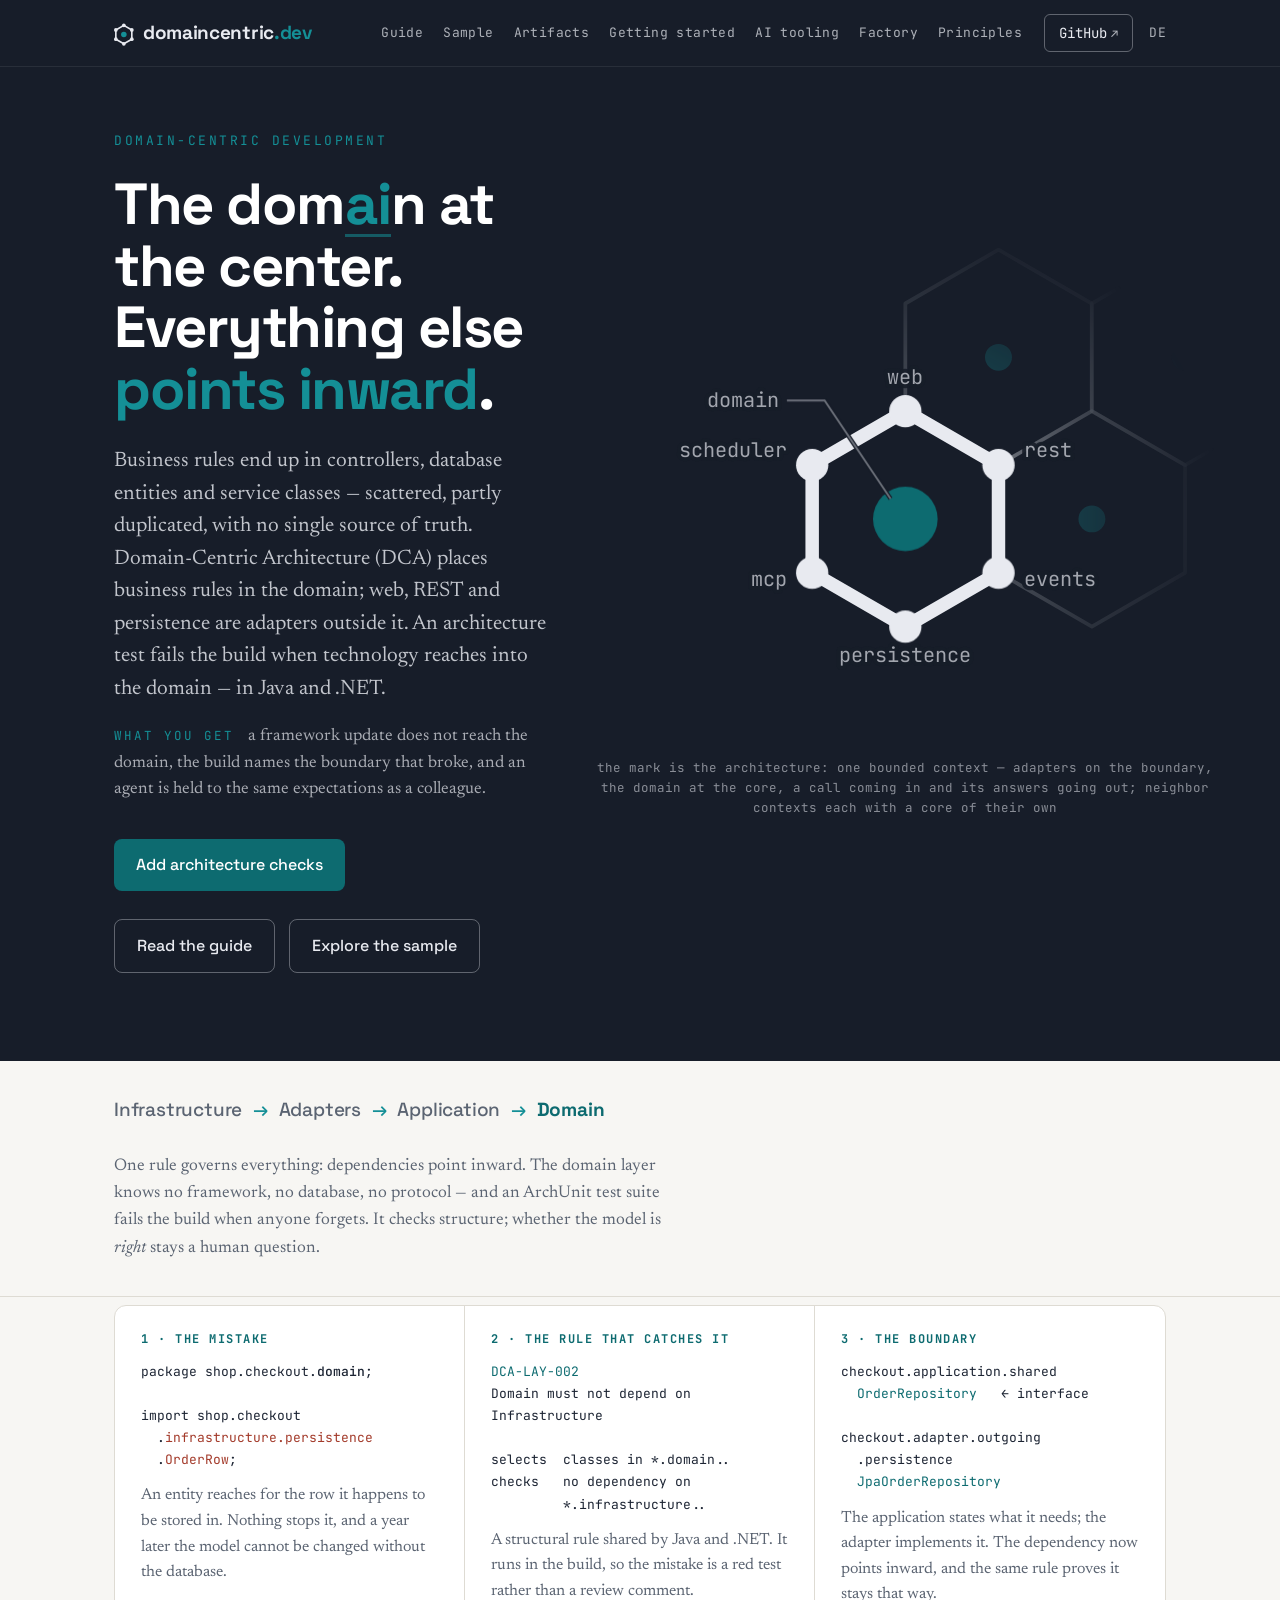
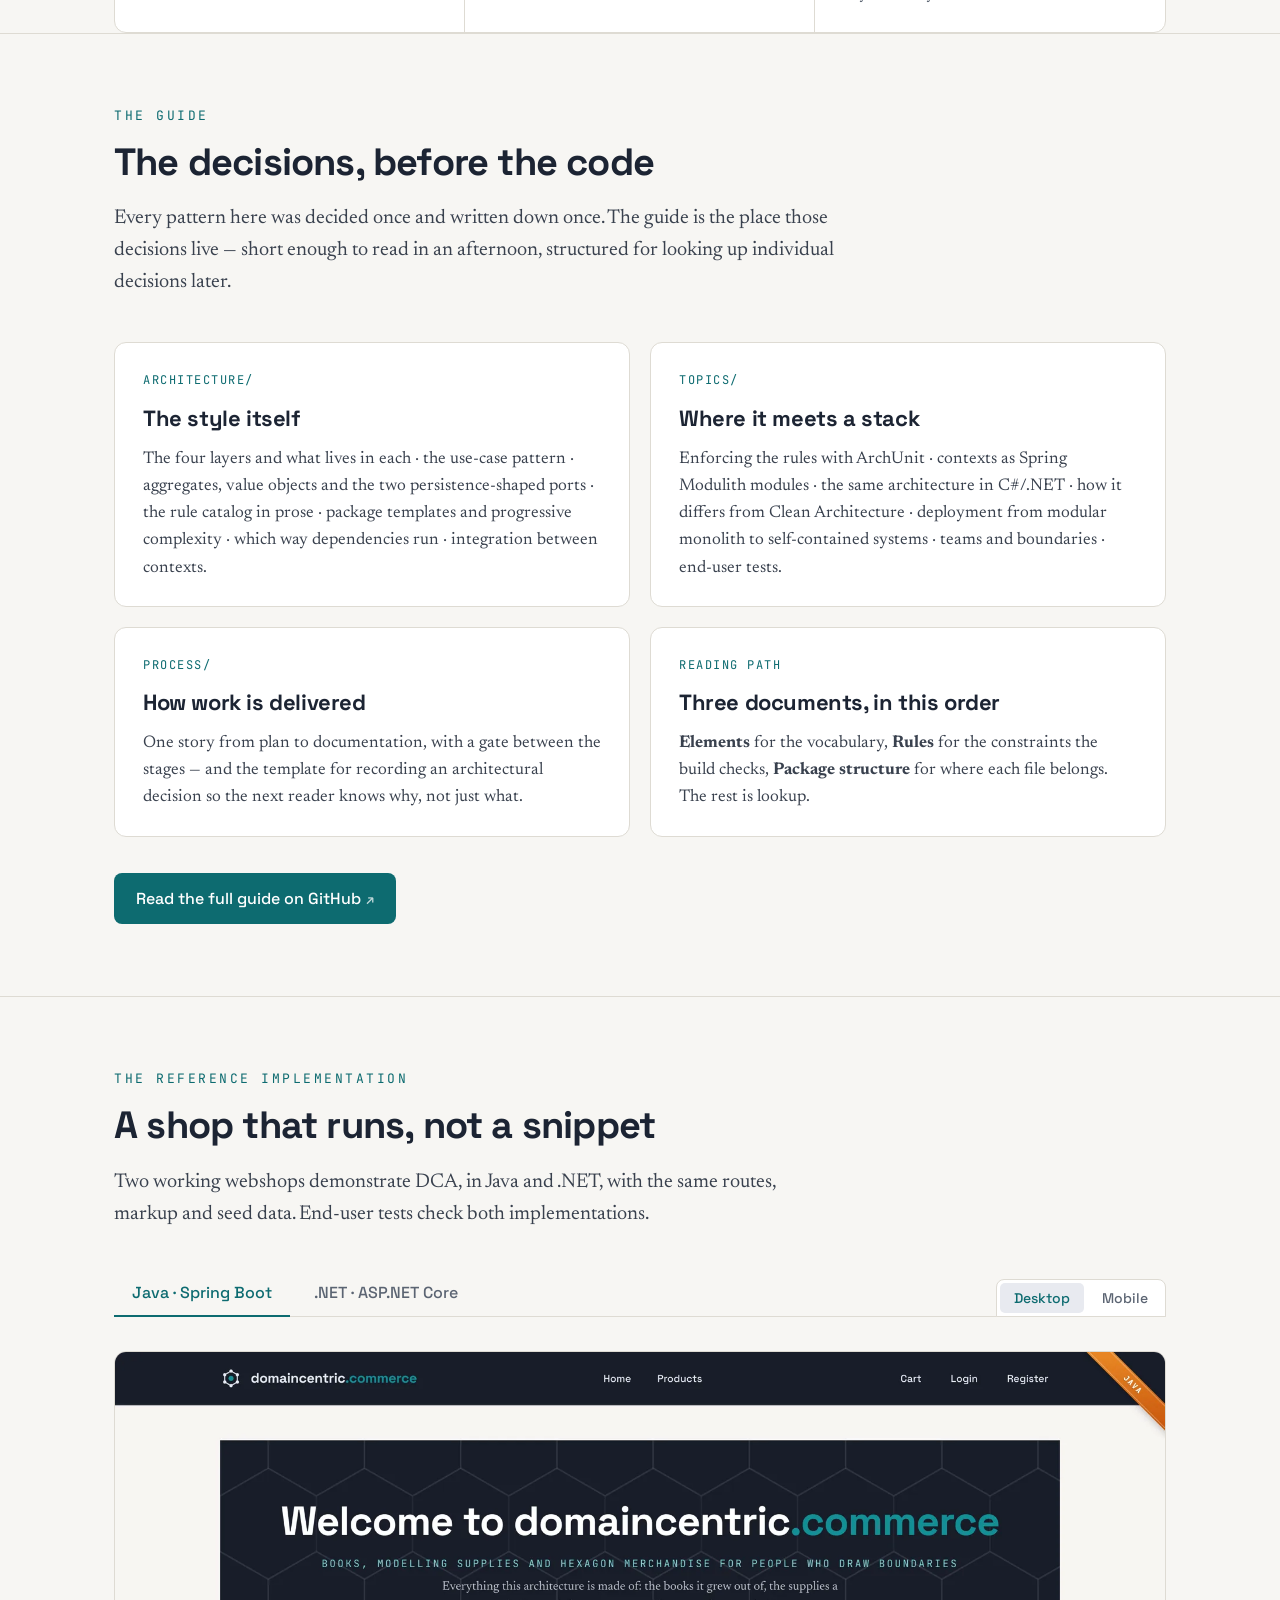
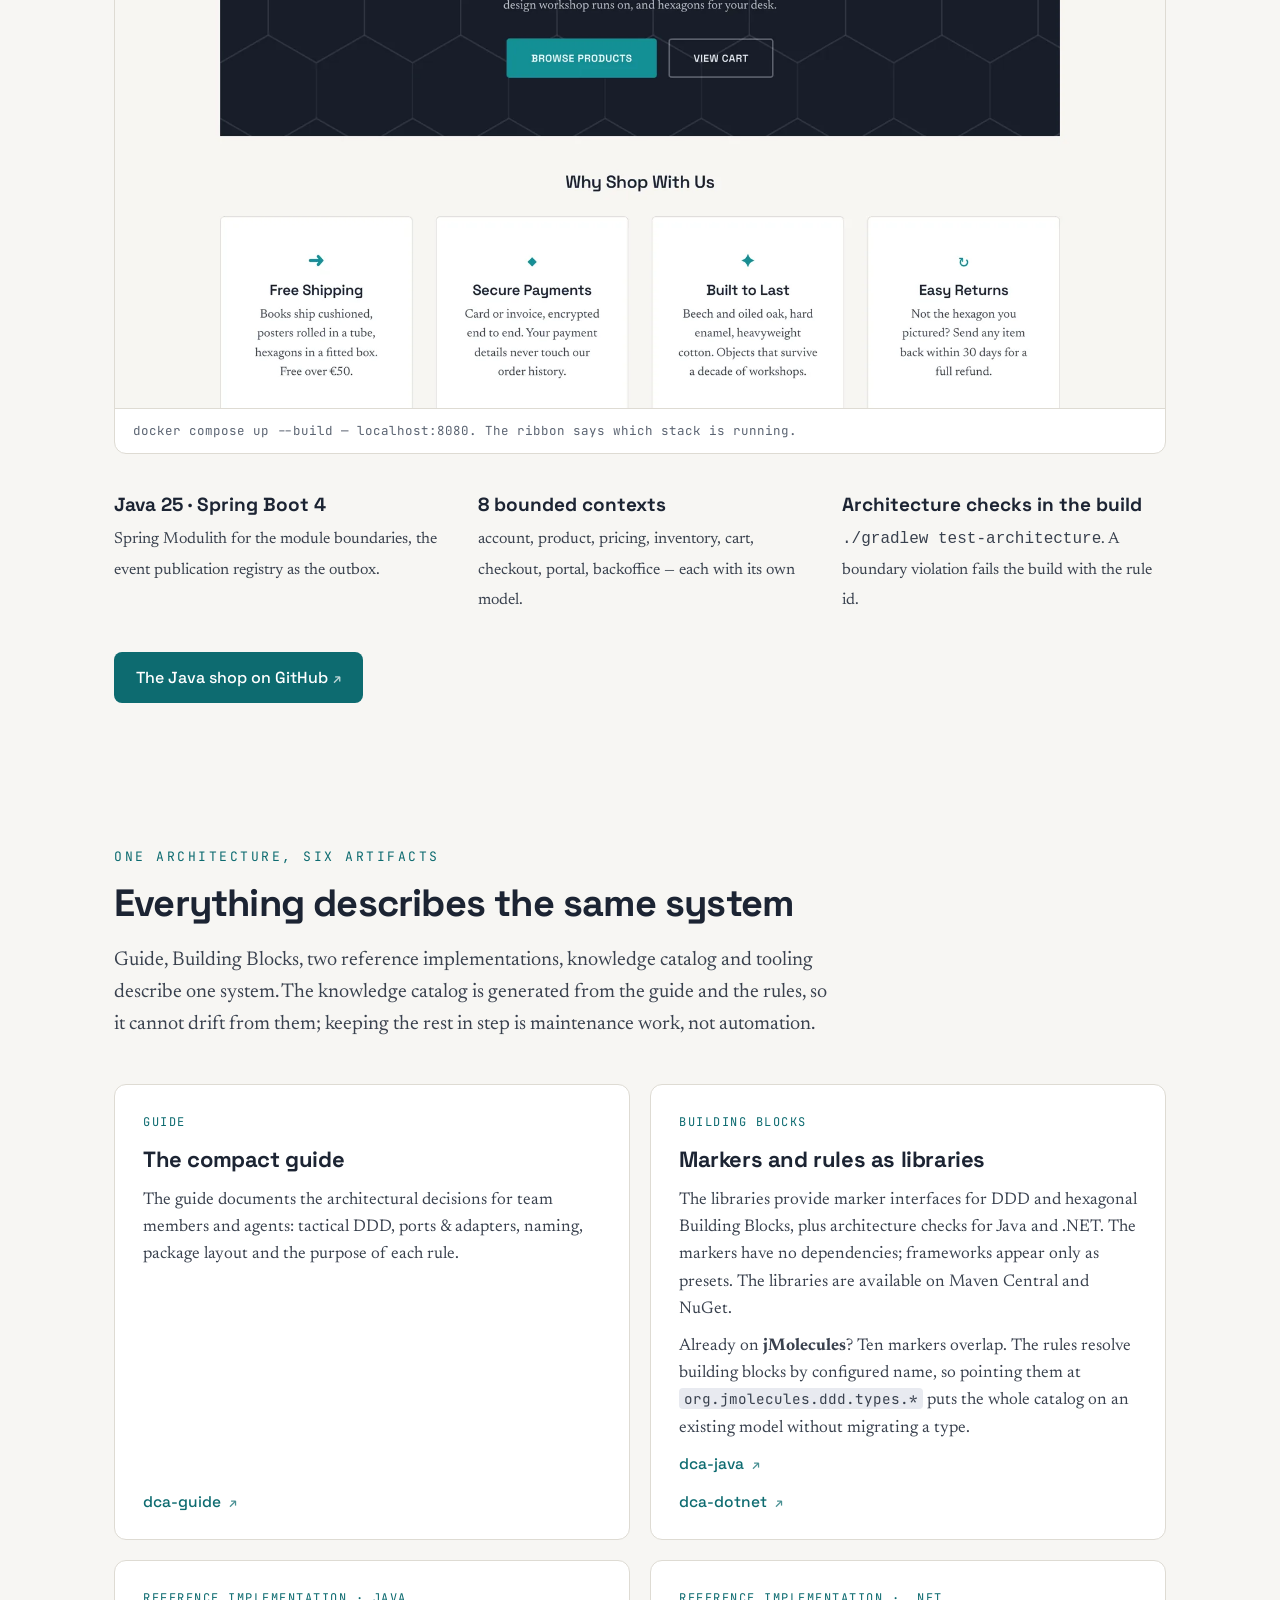
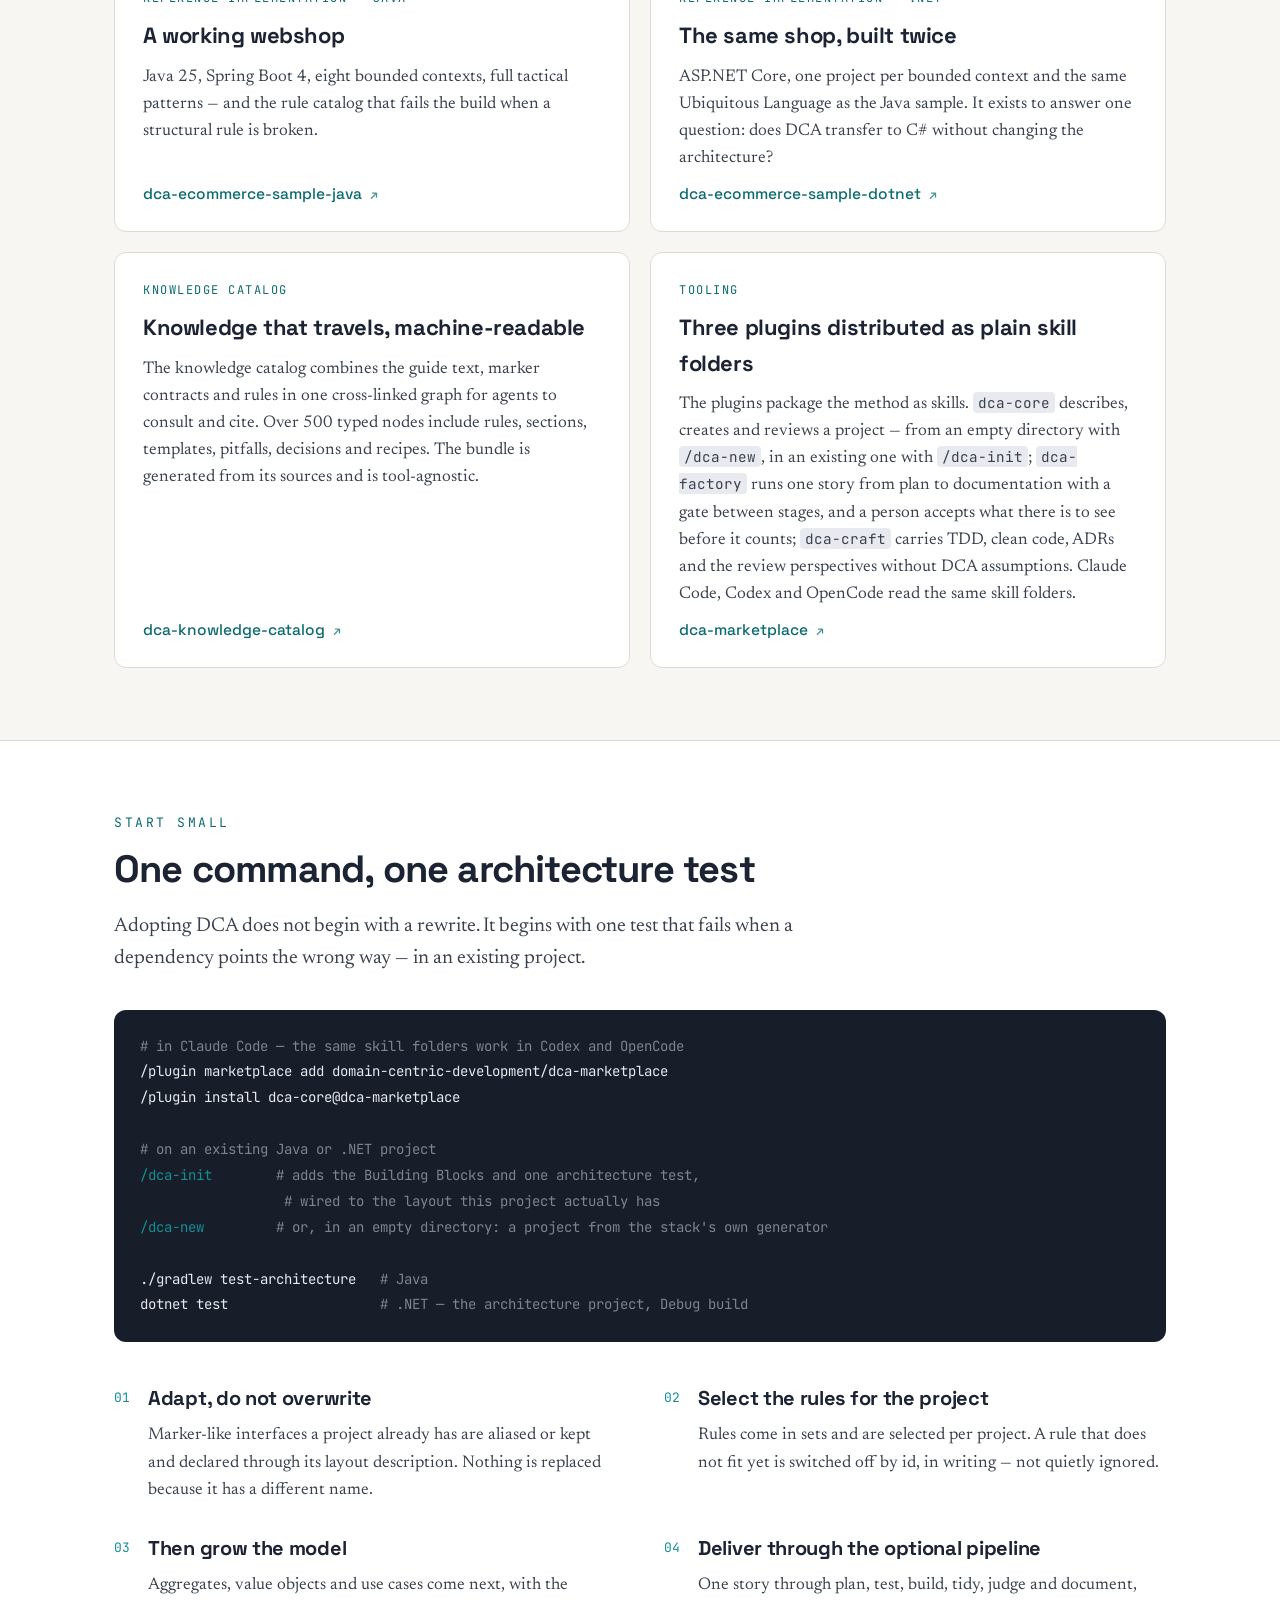
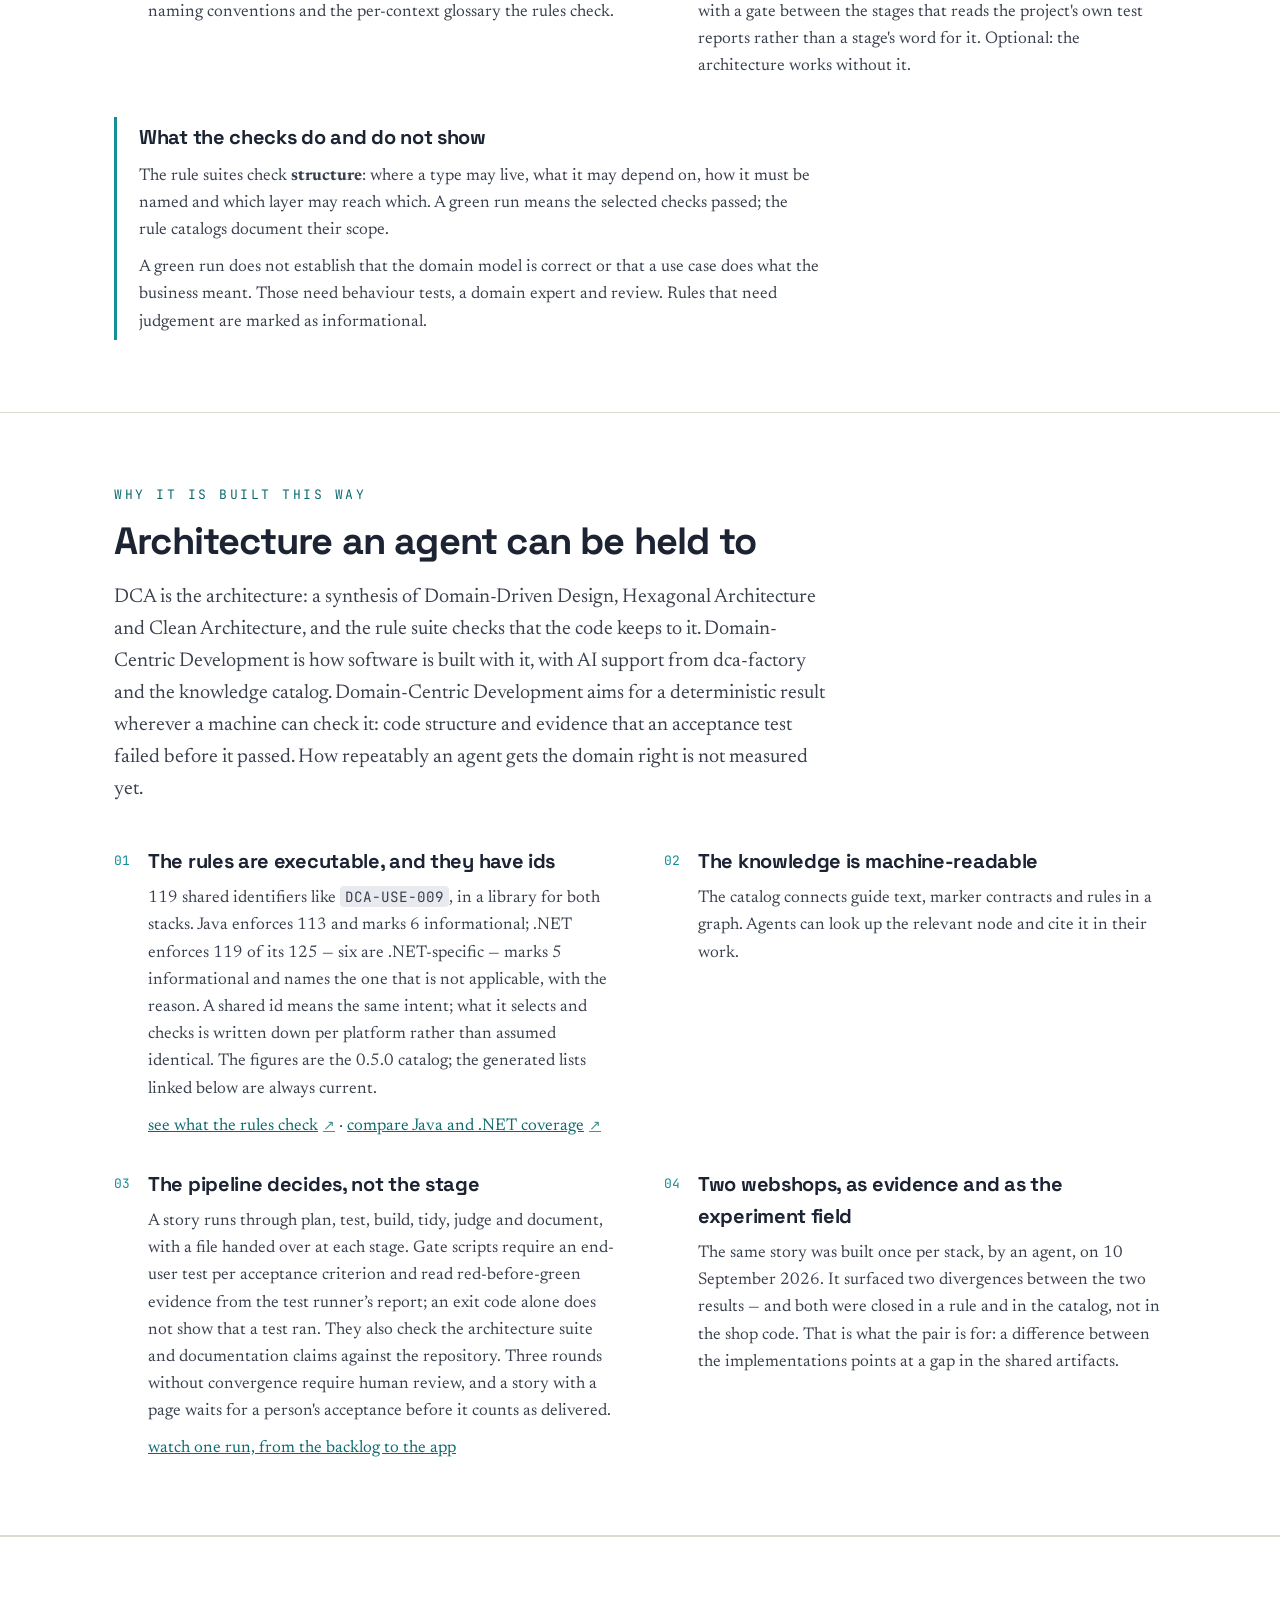
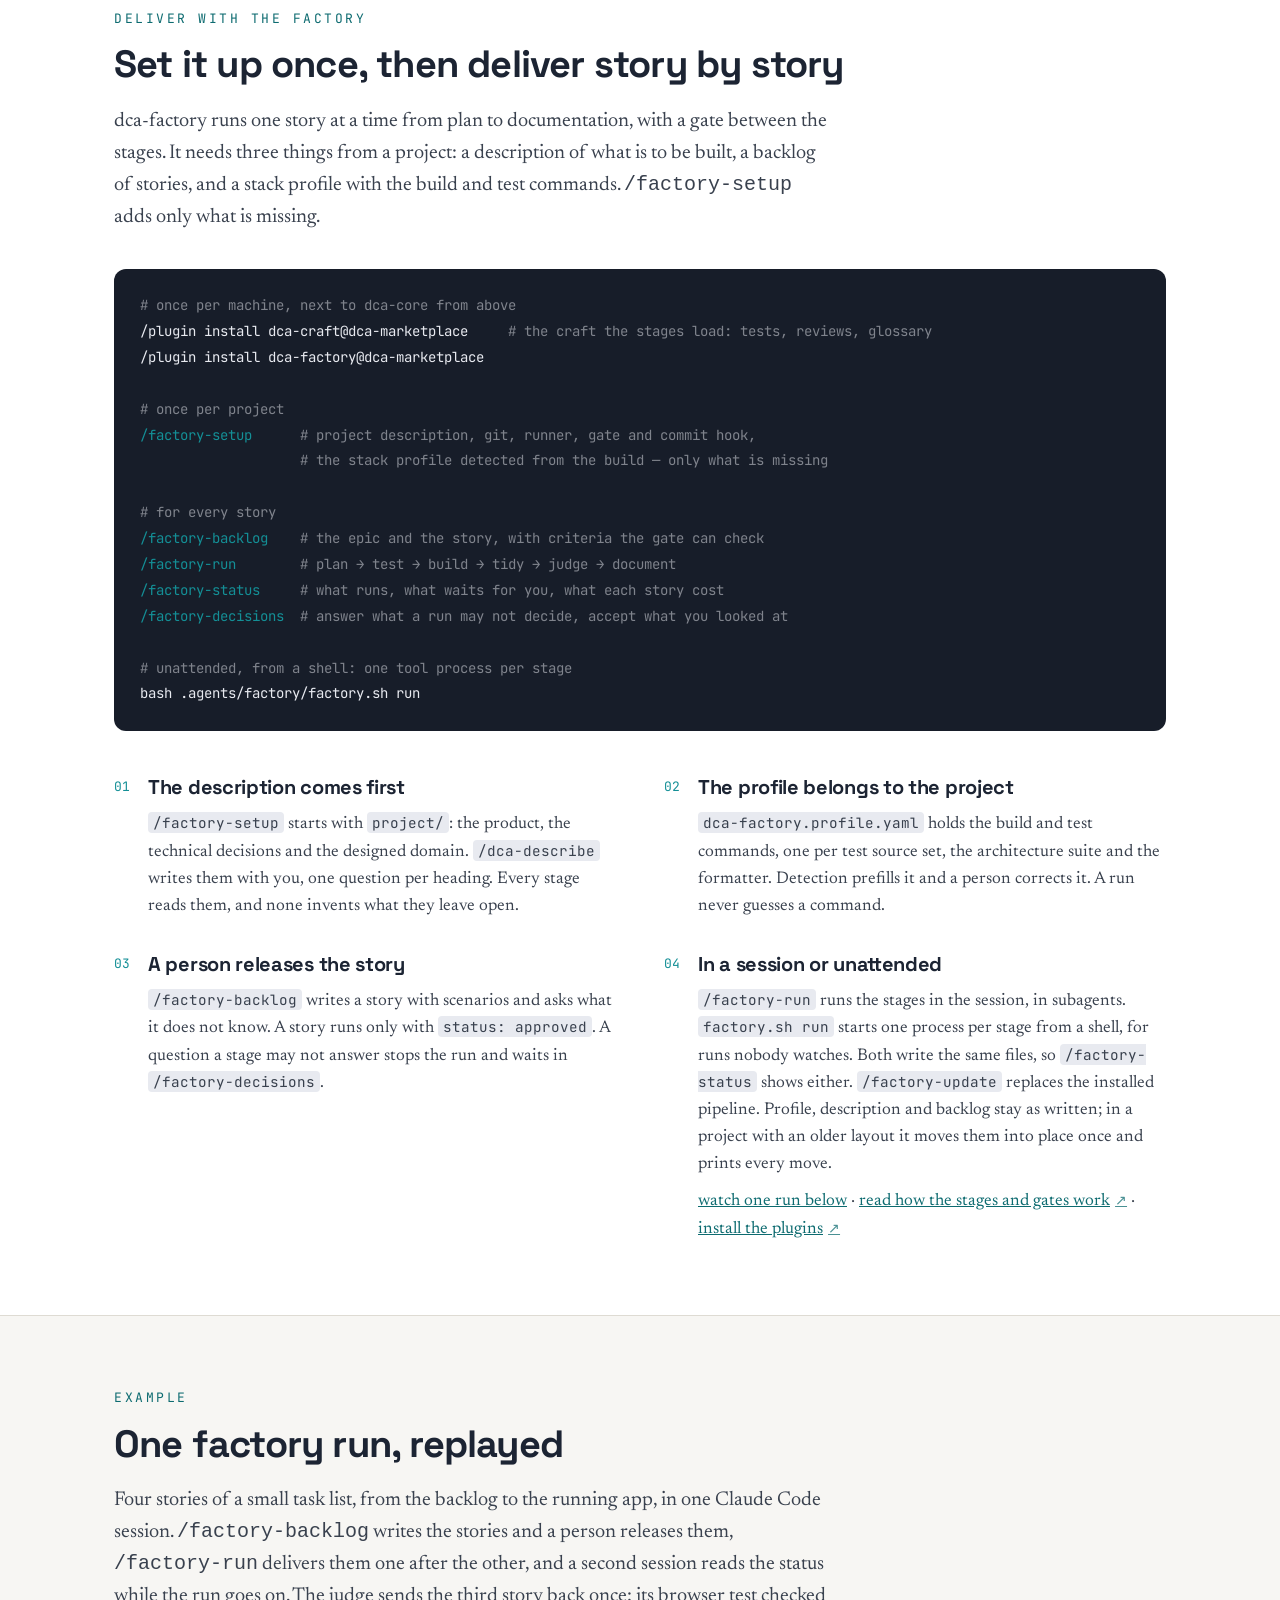
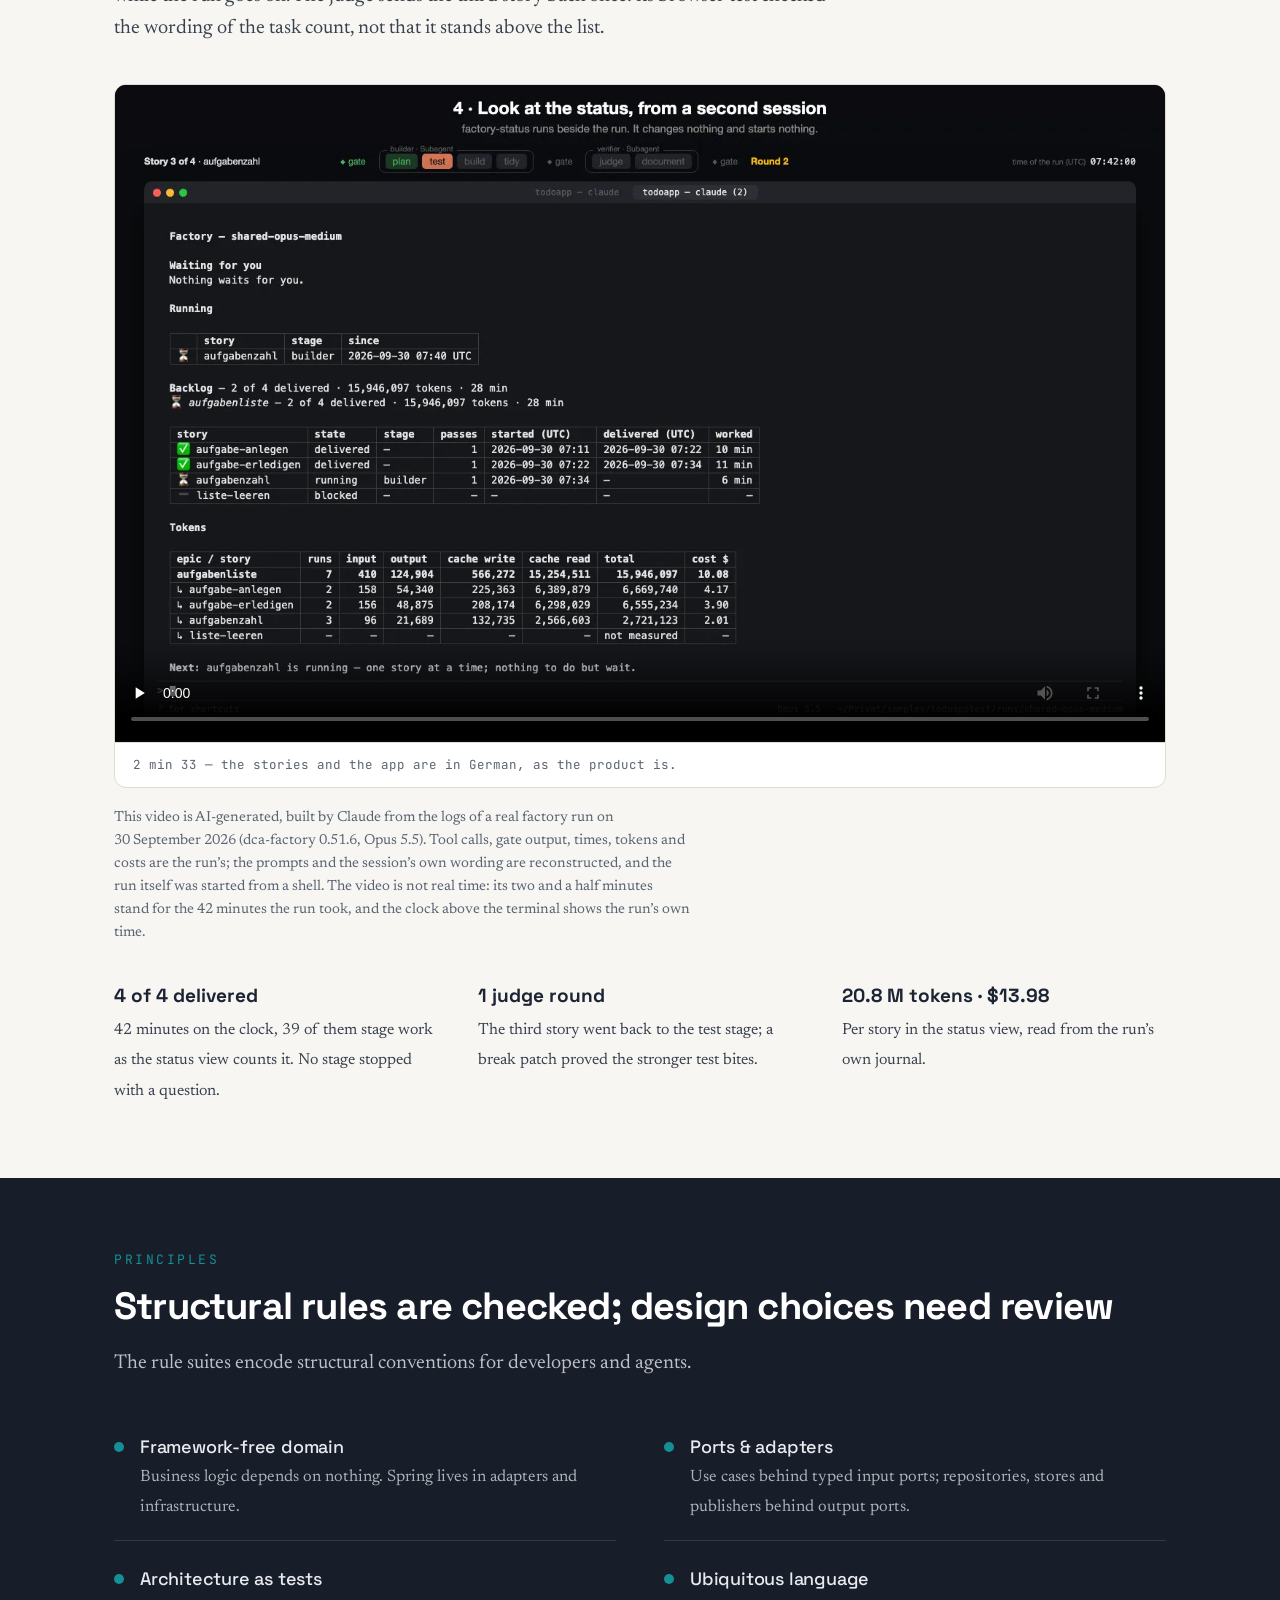
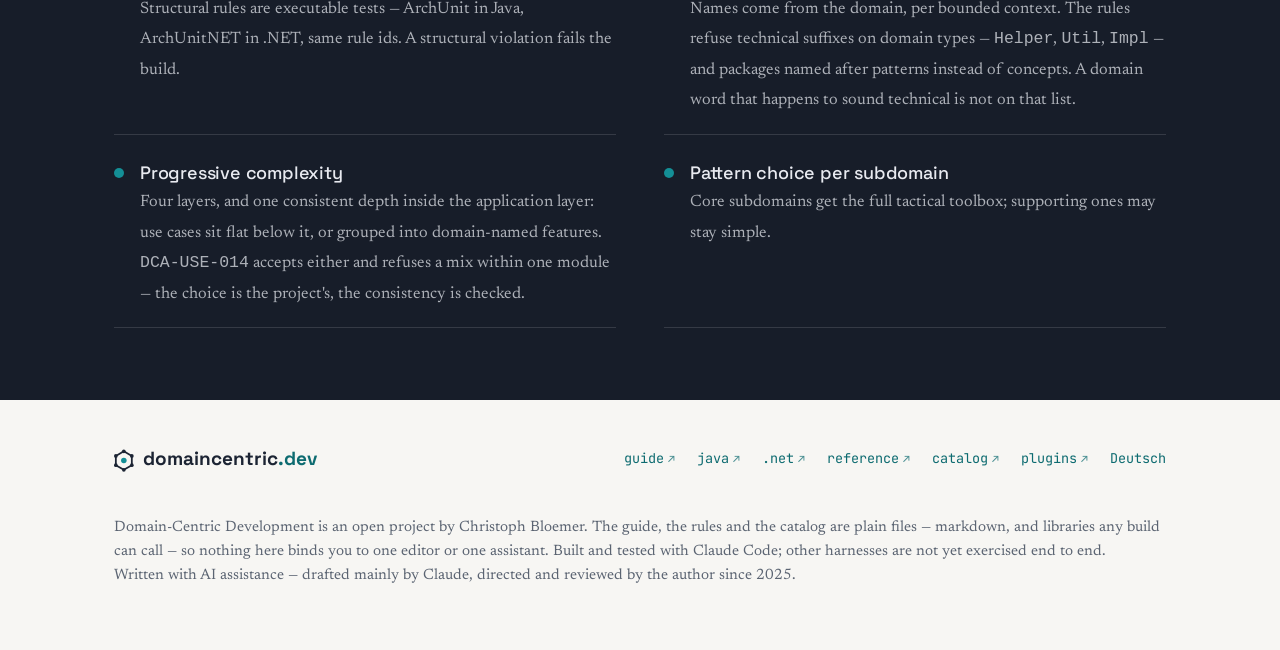
==== commit 705a5272: "feat: the navigation stays at the top while scrolling The nav moves out of the hero into its own sti" ====
--- a/index.html
+++ b/index.html
@@ -47,7 +47,9 @@
 
   /* ---------- header ---------- */
   .hero { background: var(--deep); color: var(--mist); }
-  .nav { display: flex; align-items: center; justify-content: space-between; padding: 22px 0; }
+  .topbar { position: sticky; top: 0; z-index: 50; background: var(--deep); color: var(--mist); border-bottom: 1px solid rgba(232,234,240,0.08); }
+  .nav { display: flex; align-items: center; justify-content: space-between; padding: 14px 0; }
+  section[id], header[id] { scroll-margin-top: 72px; }
   .nav .brand { display: flex; align-items: center; gap: 1ex; font-family: var(--display); font-weight: 700; font-size: 19px; color: var(--mist); text-decoration: none; letter-spacing: -0.3px; }
   .nav .brand .tld { color: var(--teal); }
   .nav a.gh { font-family: var(--mono); font-size: 14px; color: var(--mist); text-decoration: none; border: 1px solid rgba(232,234,240,0.35); padding: 7px 14px; border-radius: 6px; }
@@ -286,7 +288,7 @@
 </head>
 <body>
 
-<header class="hero">
+<div class="topbar">
   <div class="wrap">
     <nav class="nav" aria-label="Main">
       <a class="brand" href="/">
@@ -311,6 +313,11 @@
       <a class="gh ext" href="https://github.com/domain-centric-development" rel="noopener">GitHub</a>
       <a class="lang" href="de/" hreflang="de" lang="de" title="Diese Seite auf Deutsch">DE</a>
     </nav>
+  </div>
+</div>
+
+<header class="hero">
+  <div class="wrap">
 
     <div class="hero-grid">
       <div>
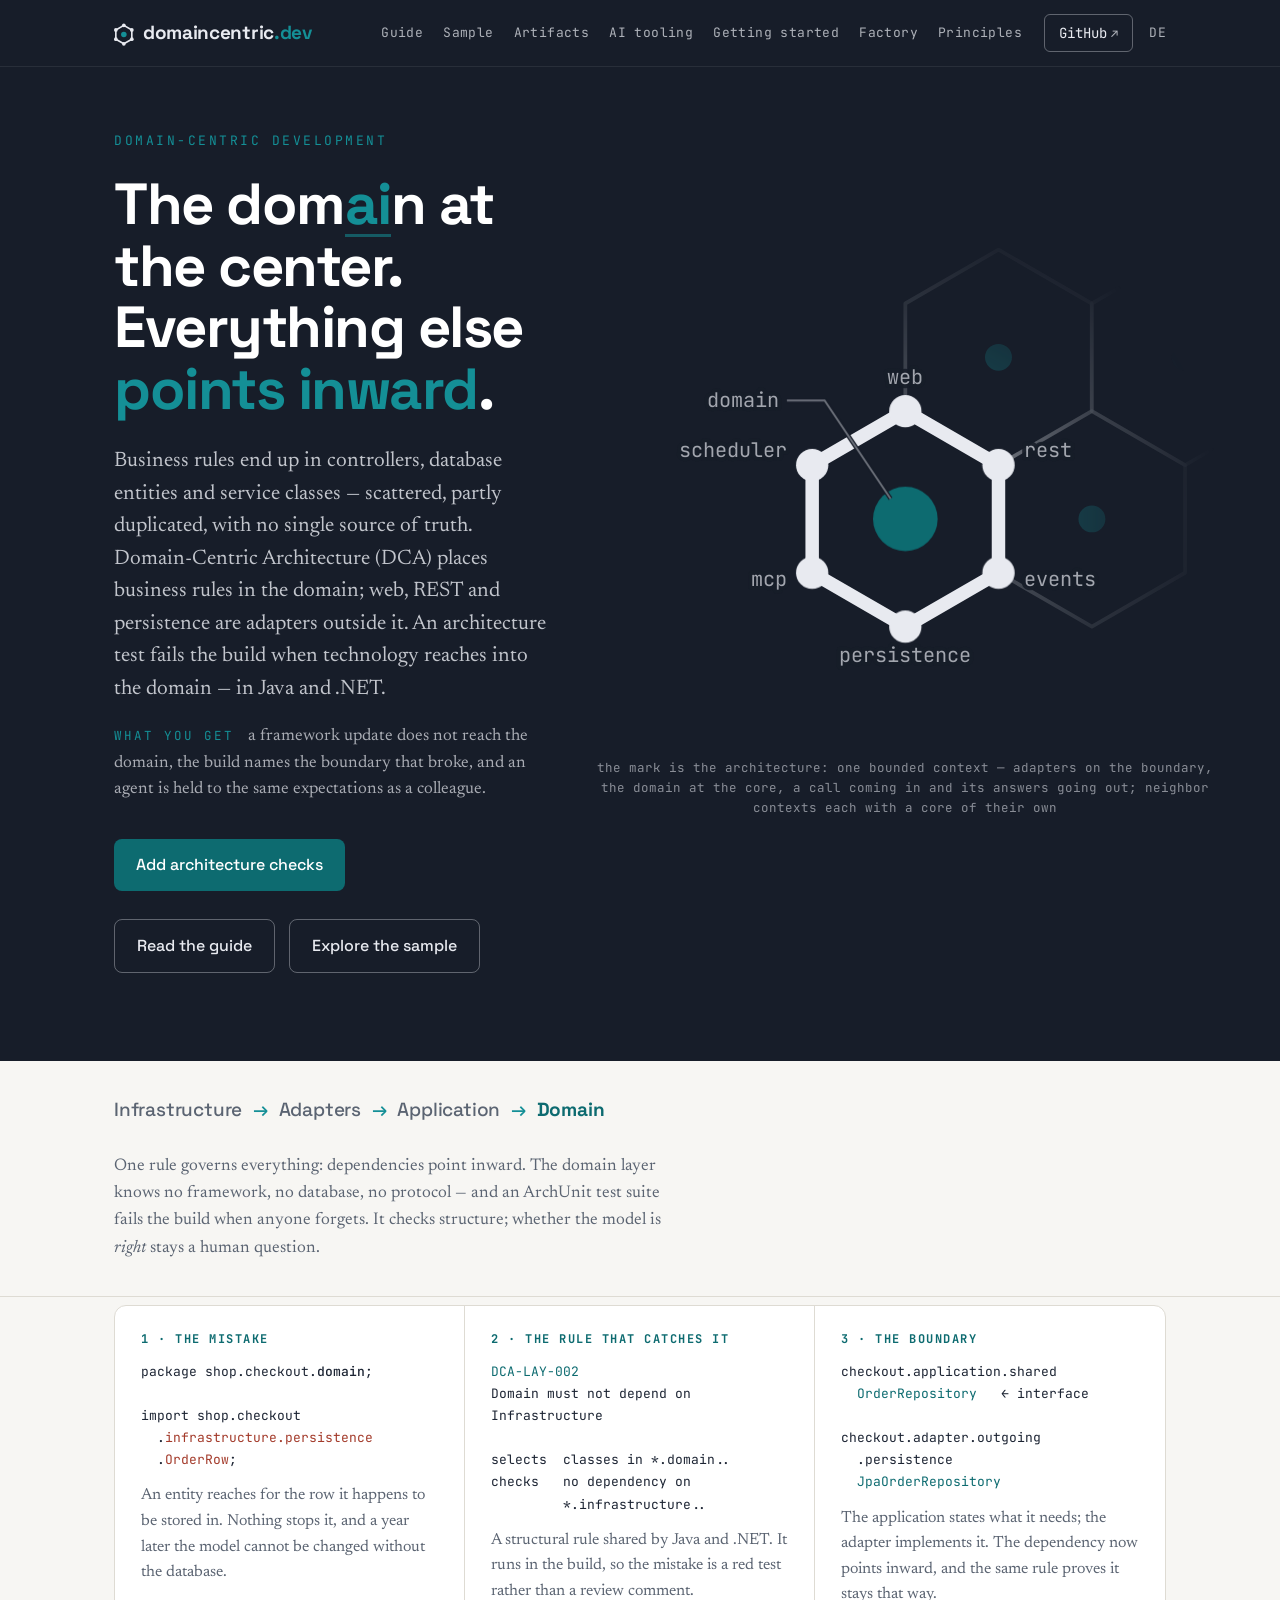
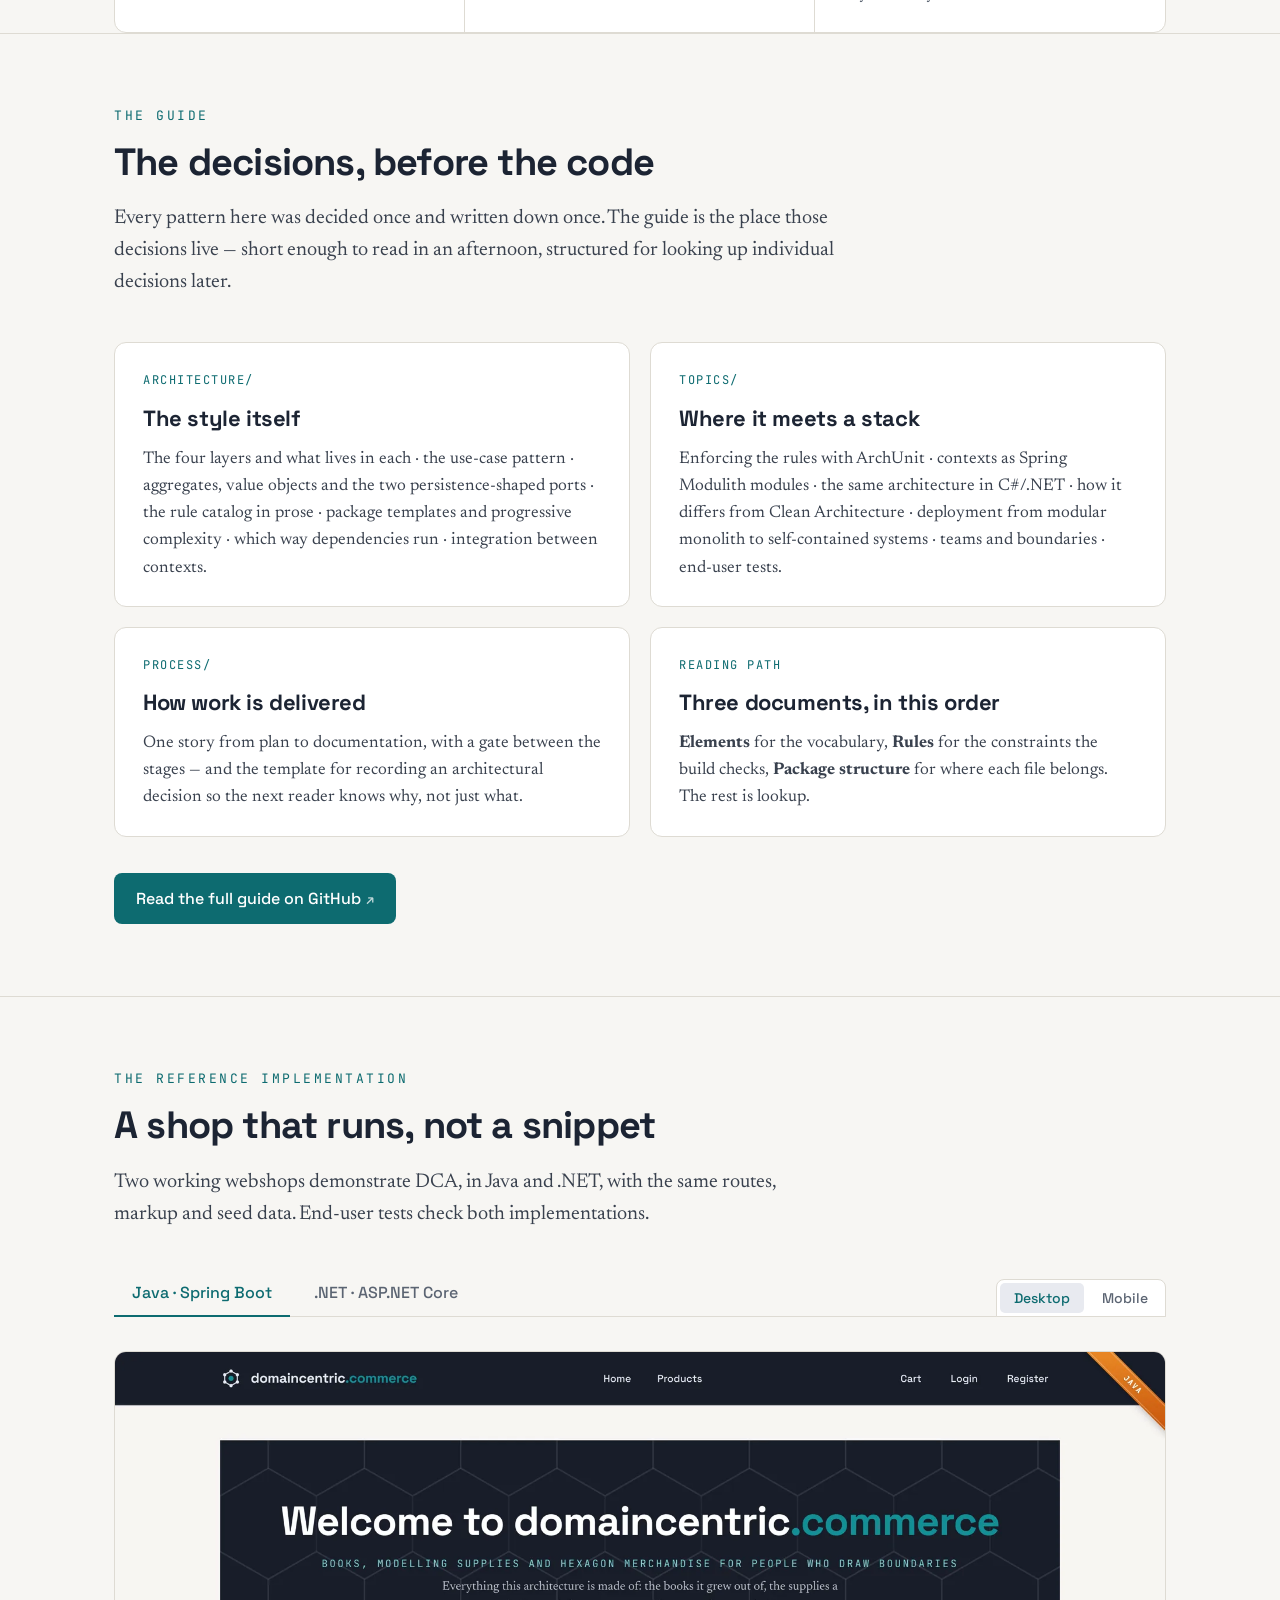
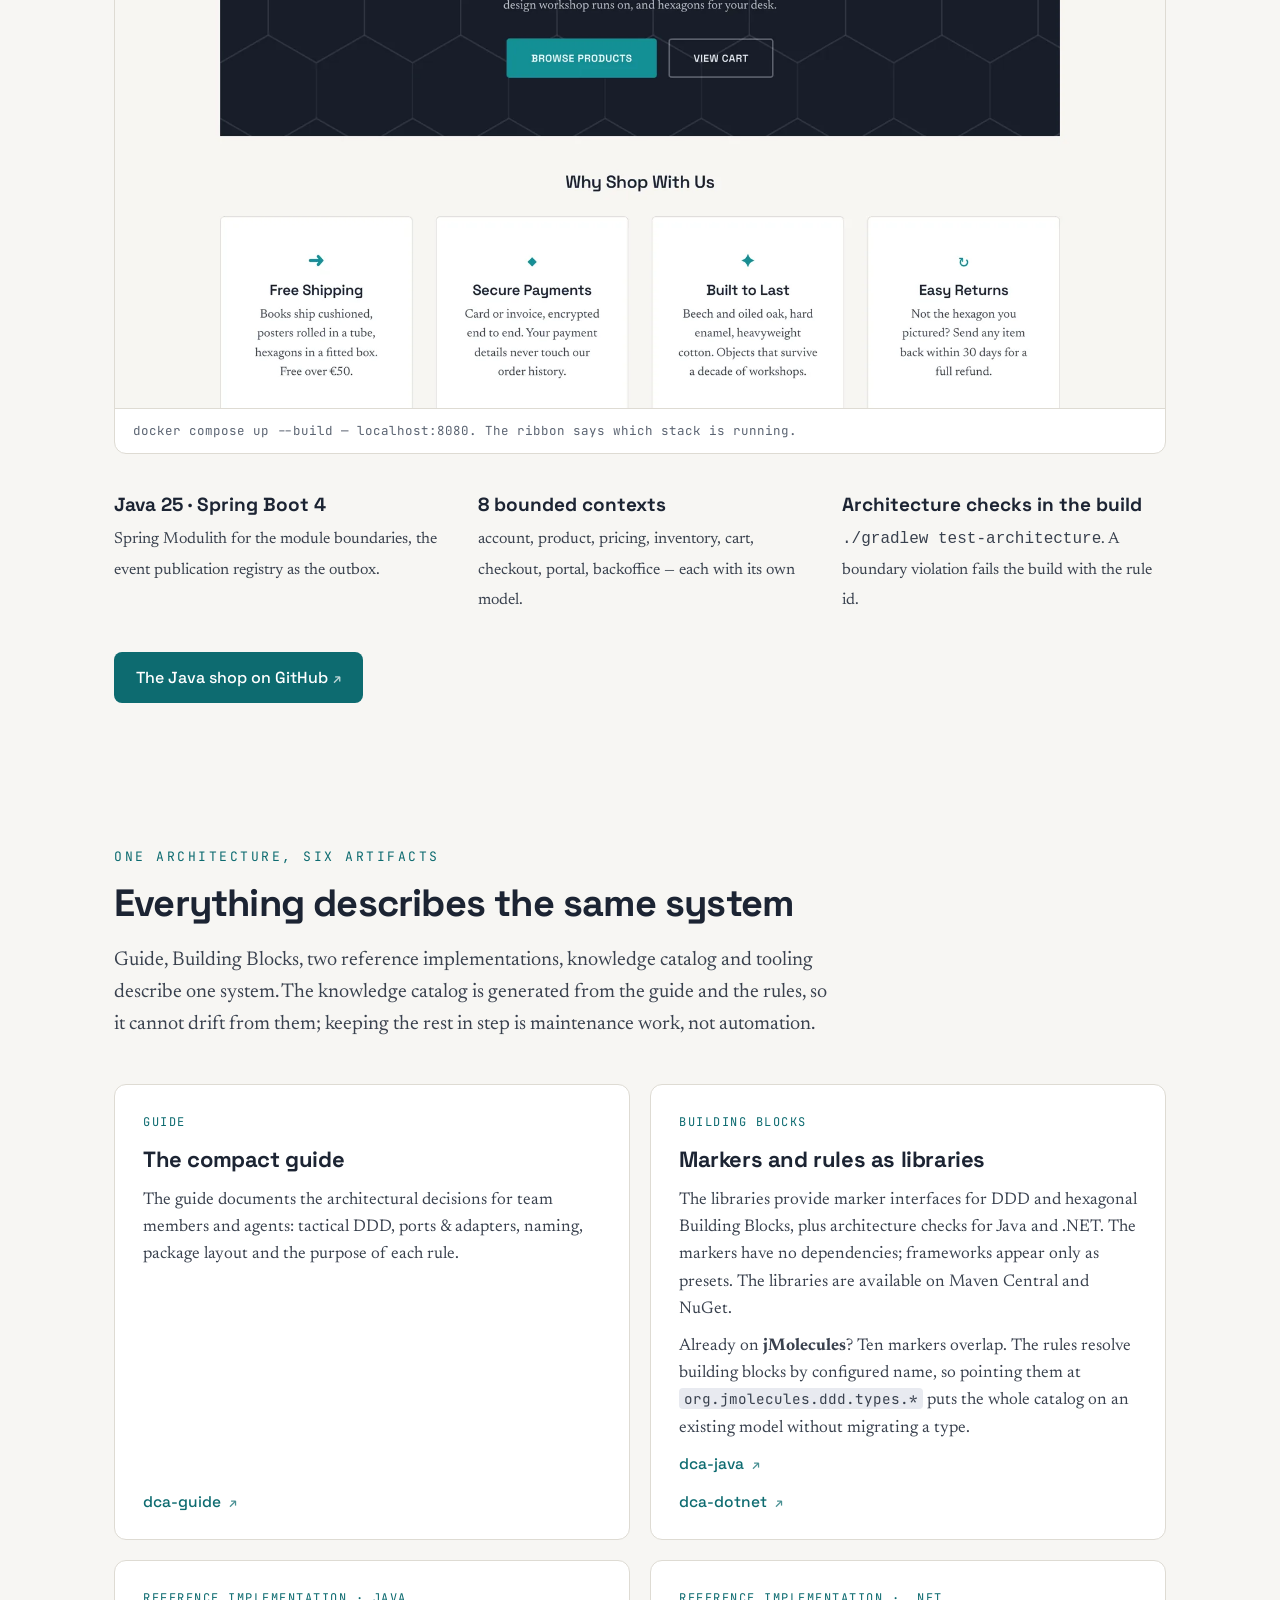
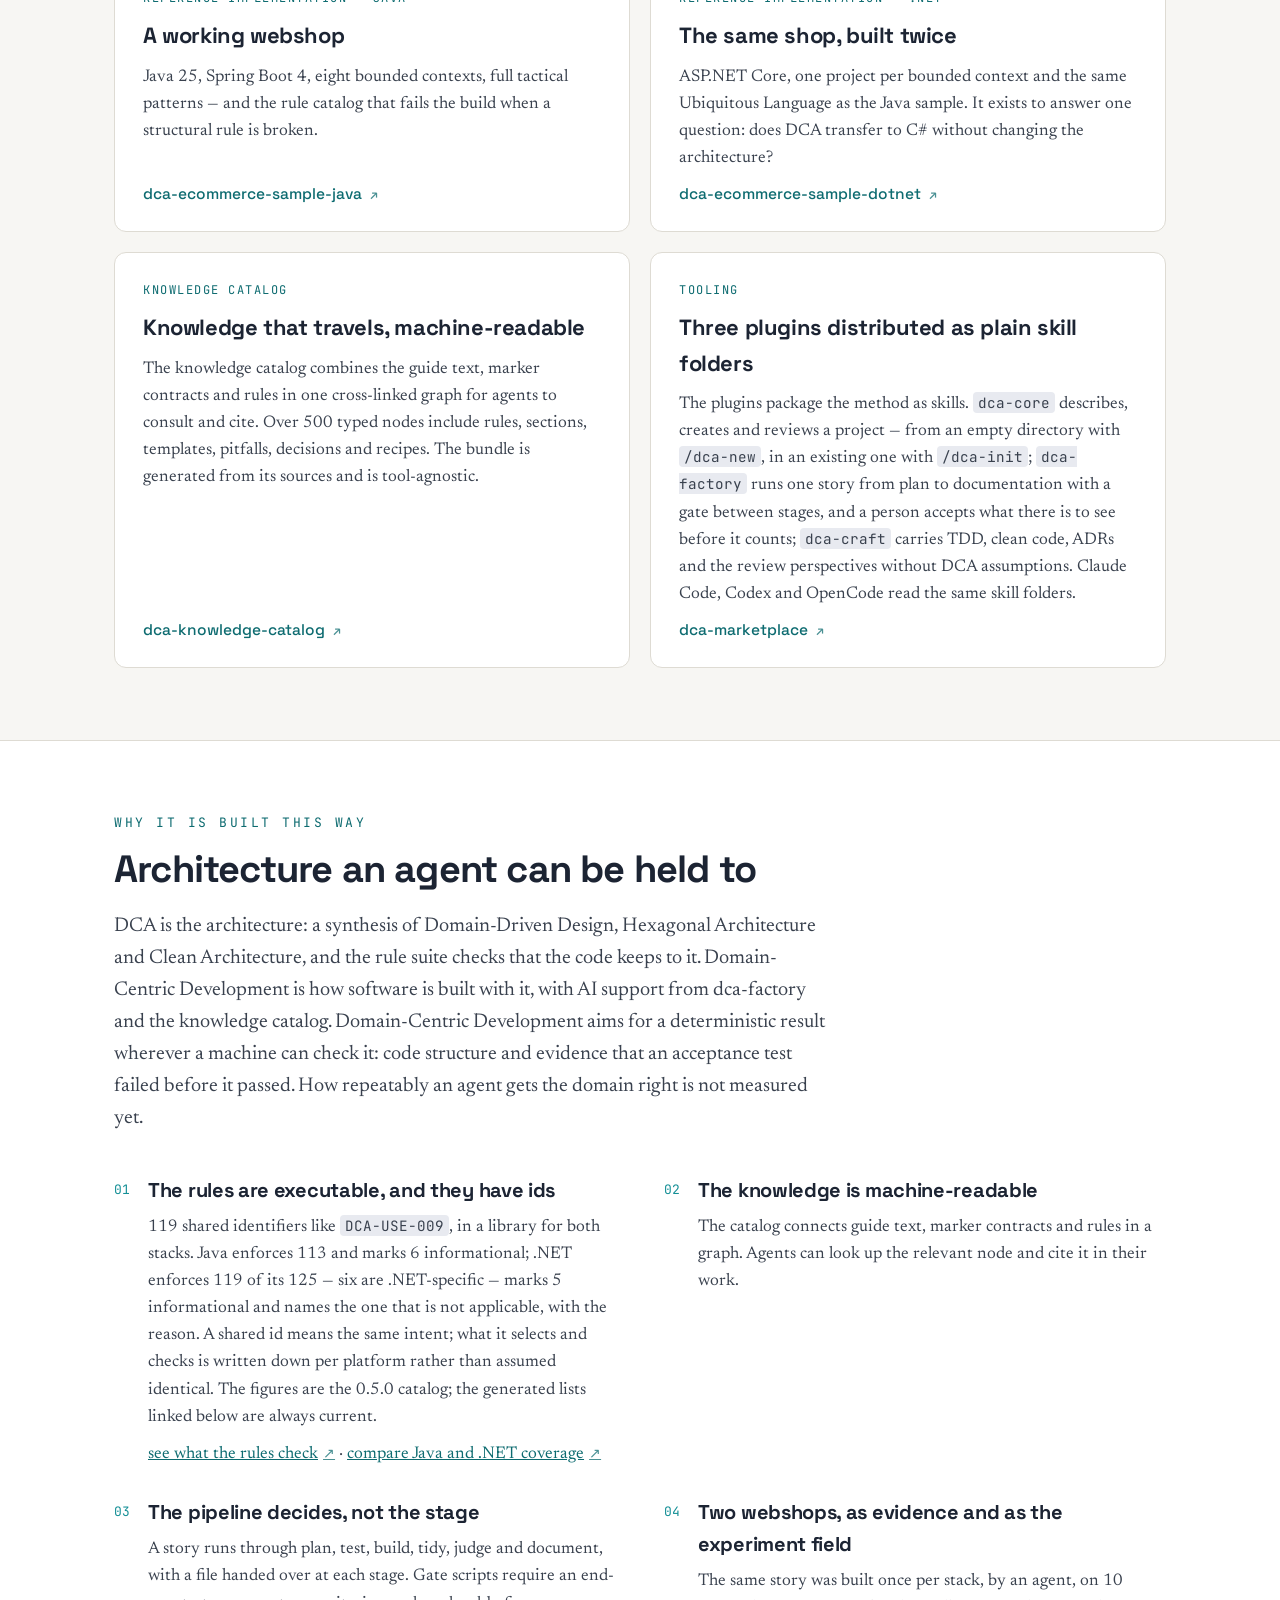
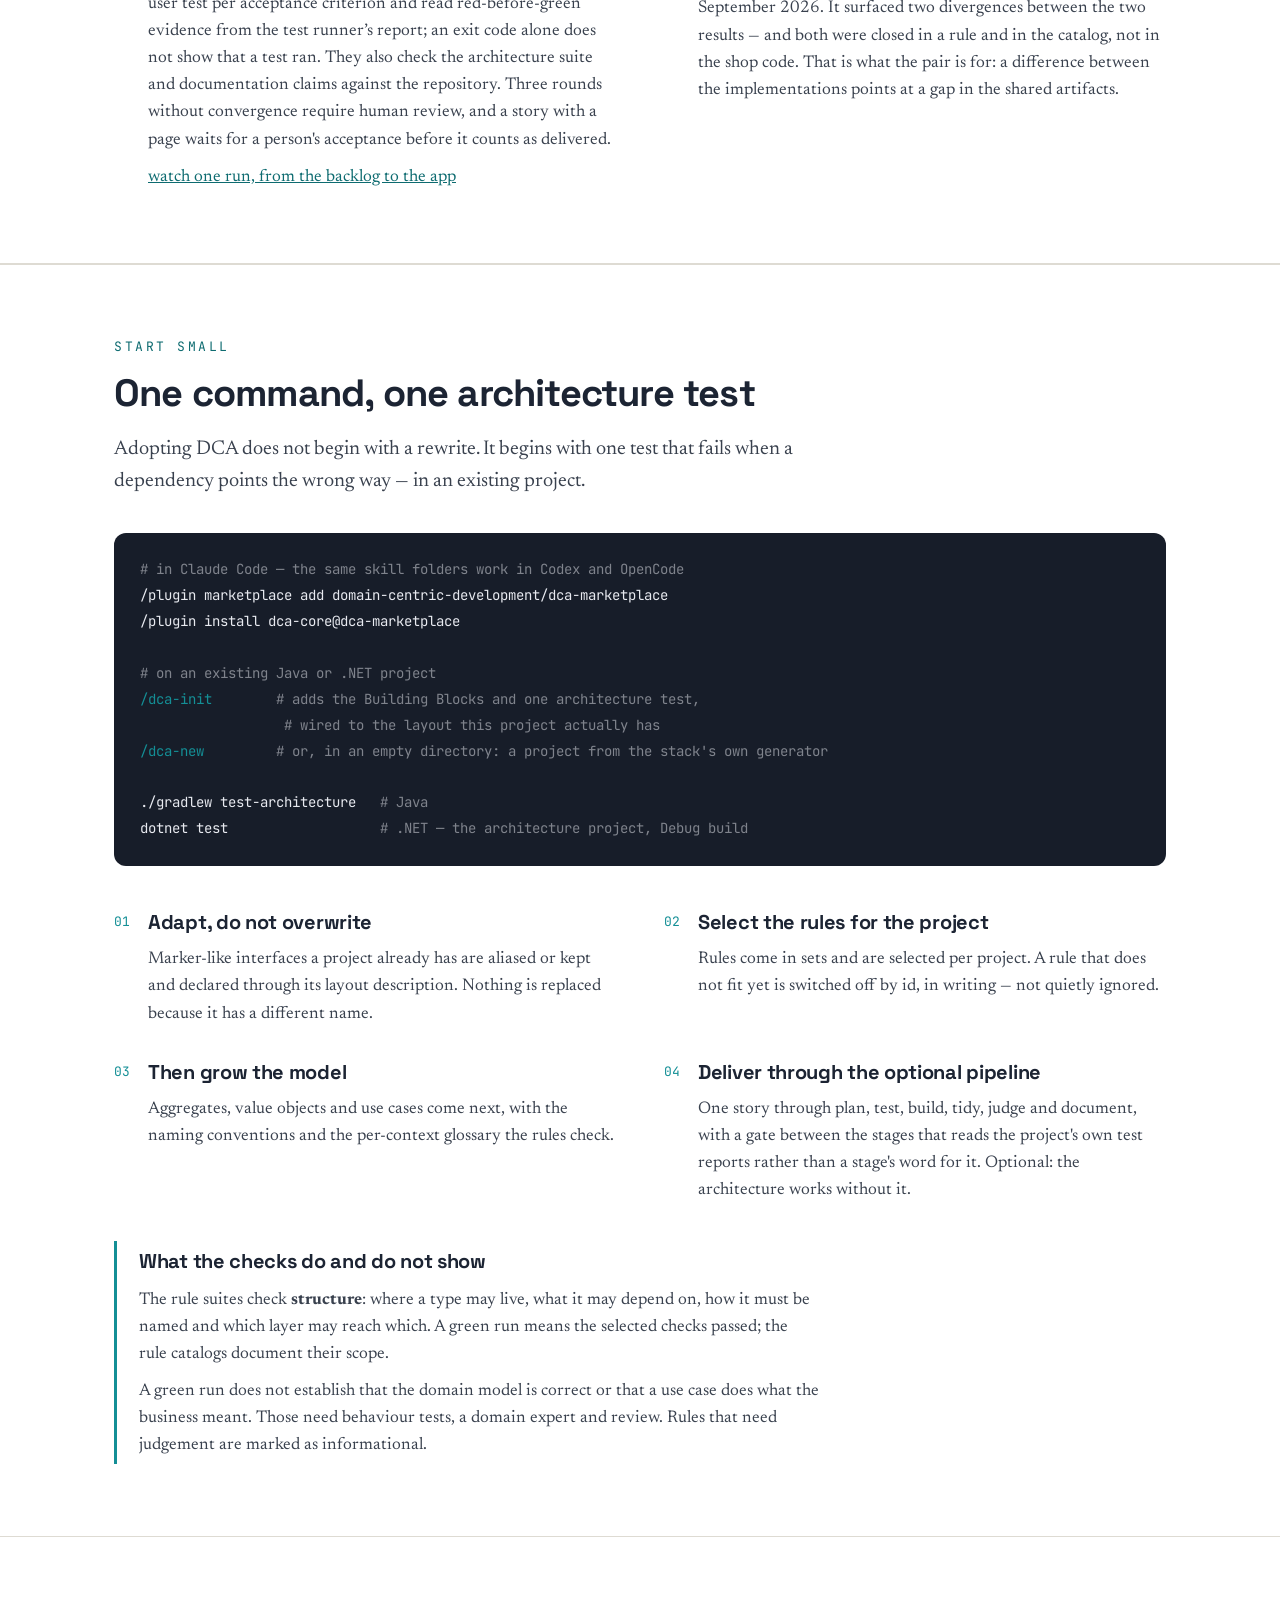
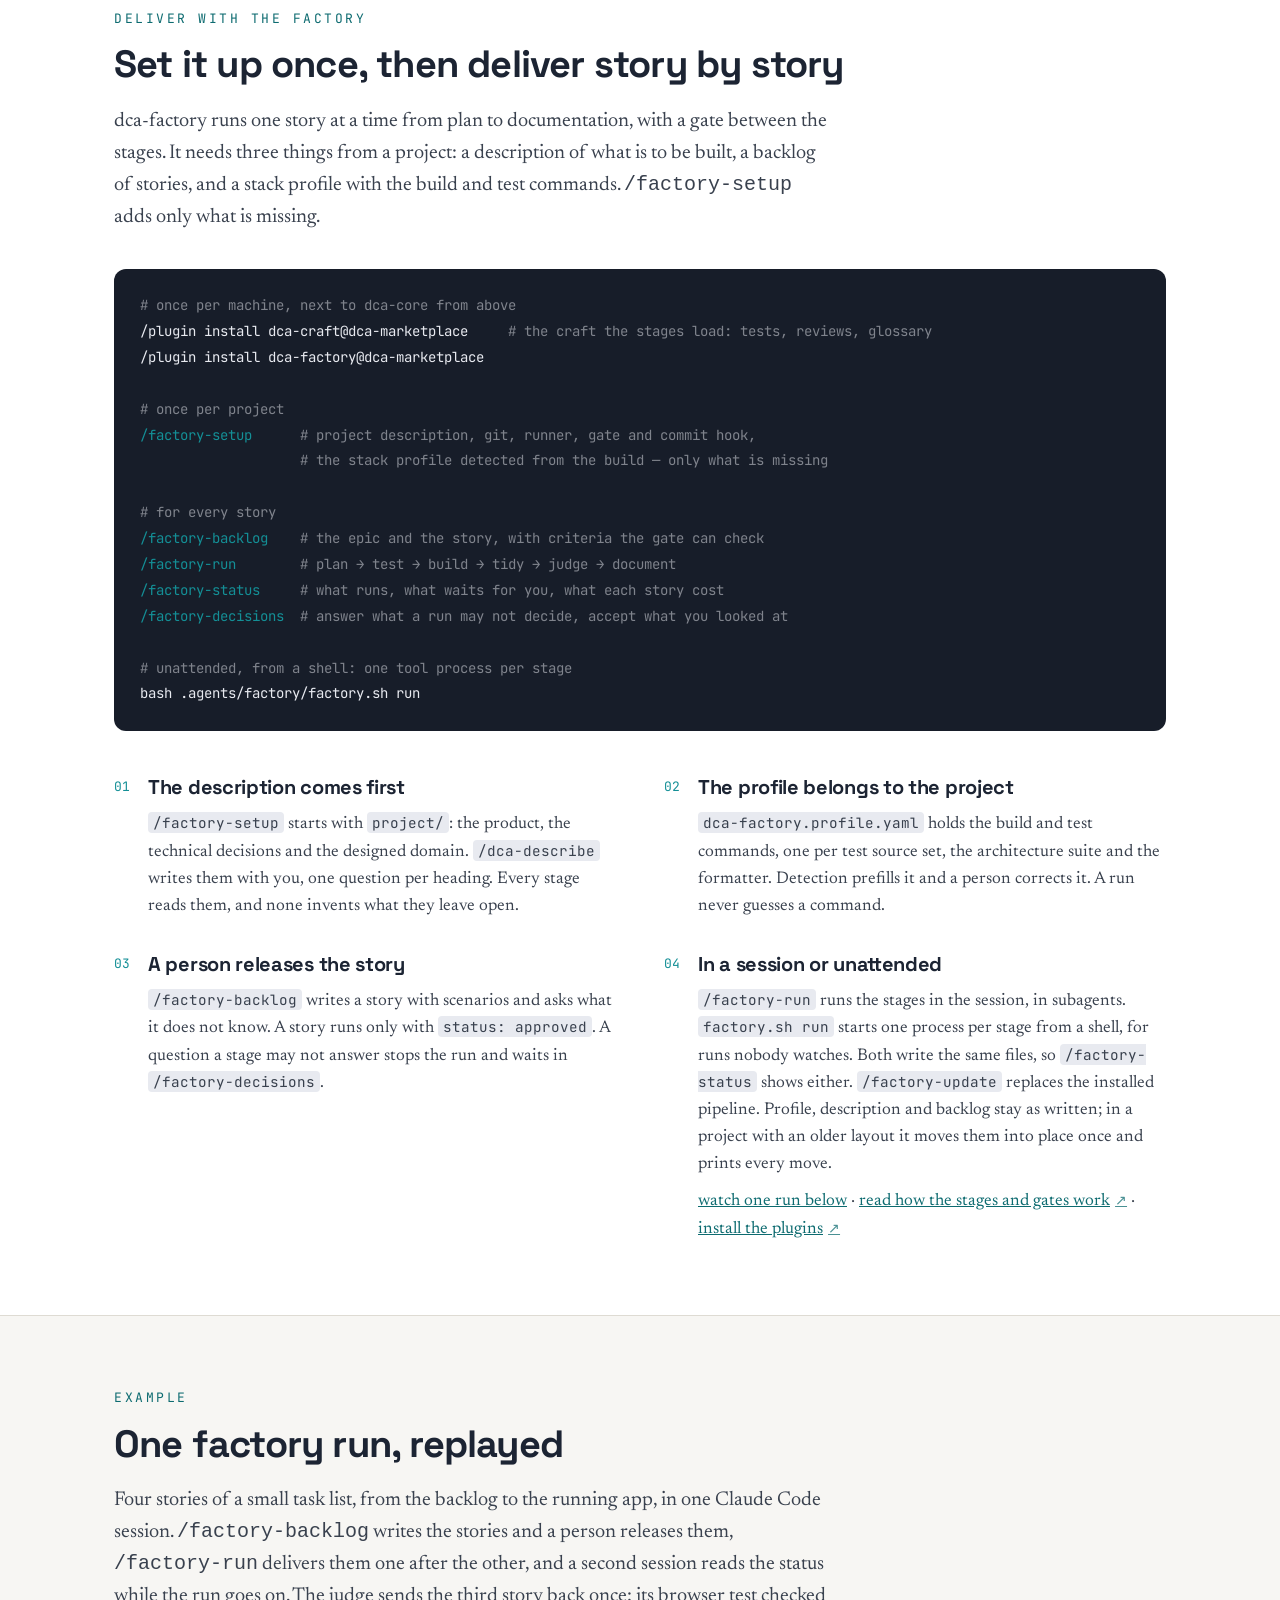
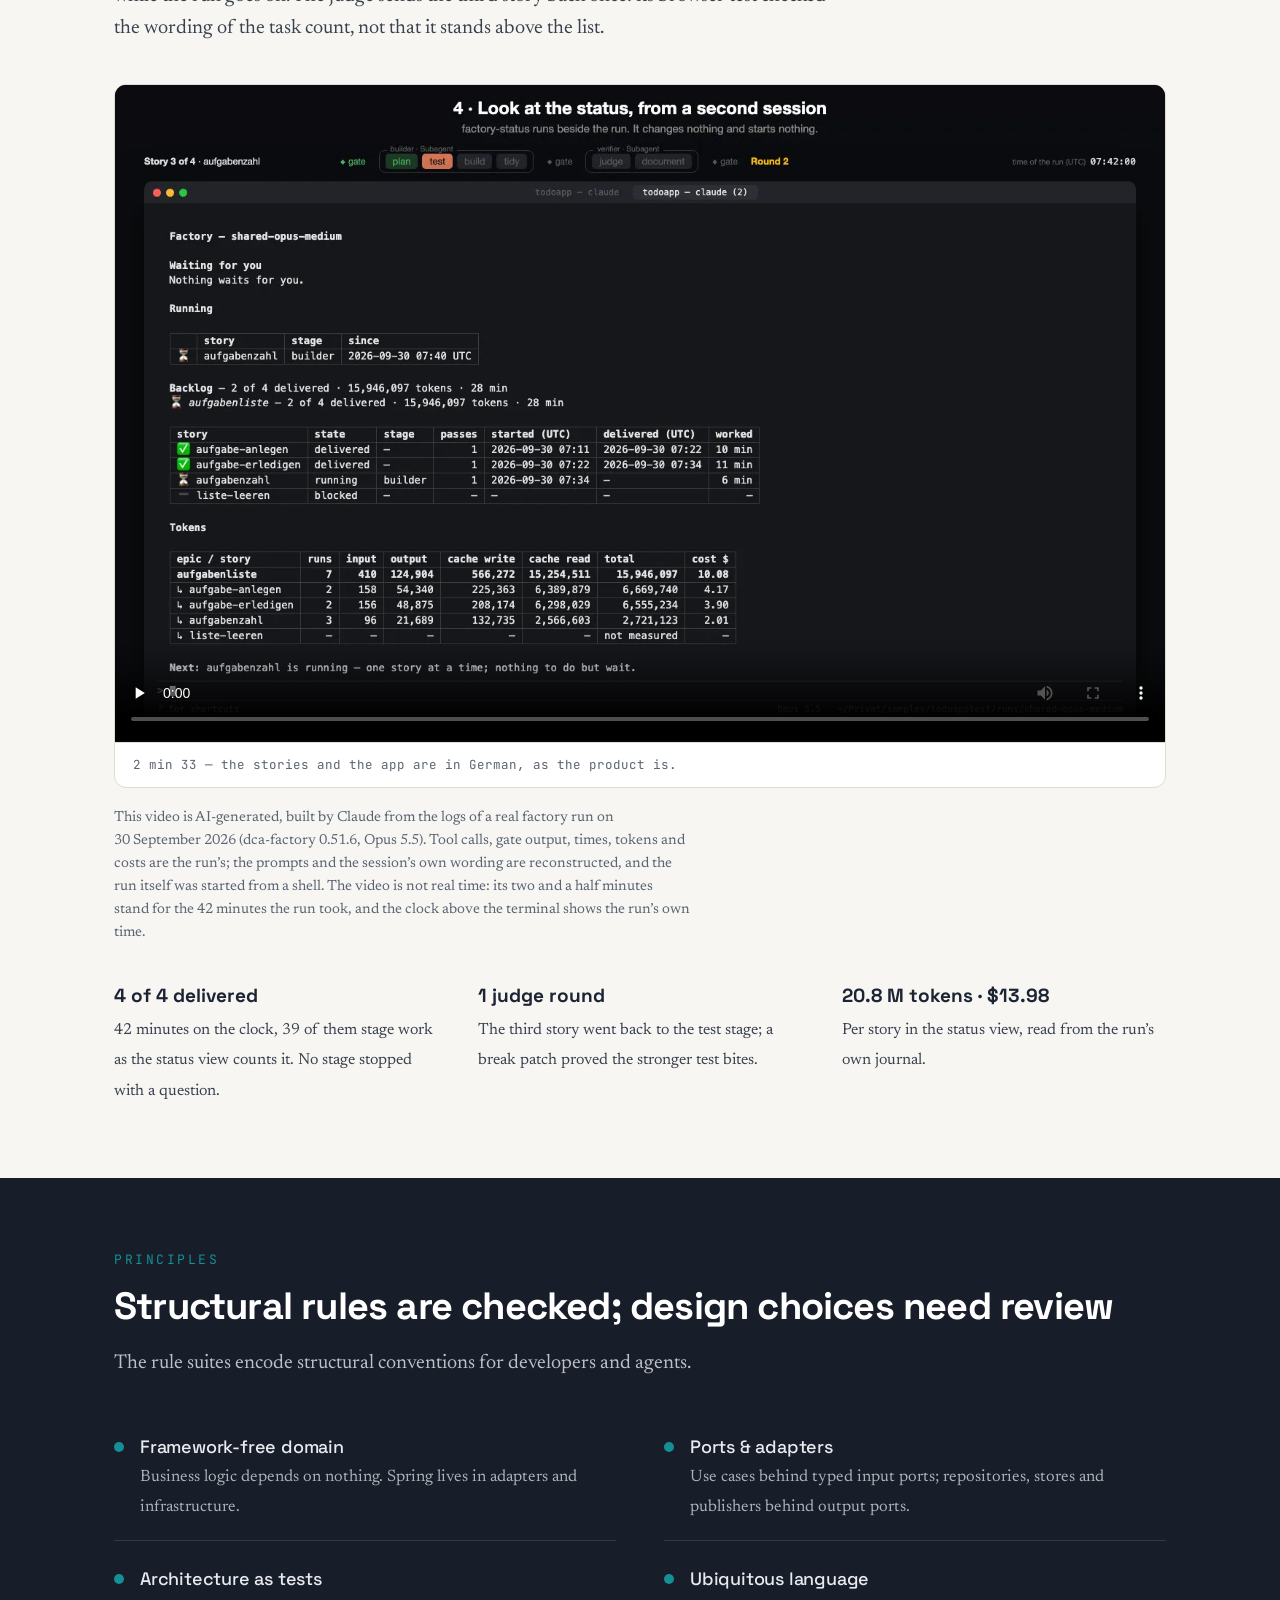
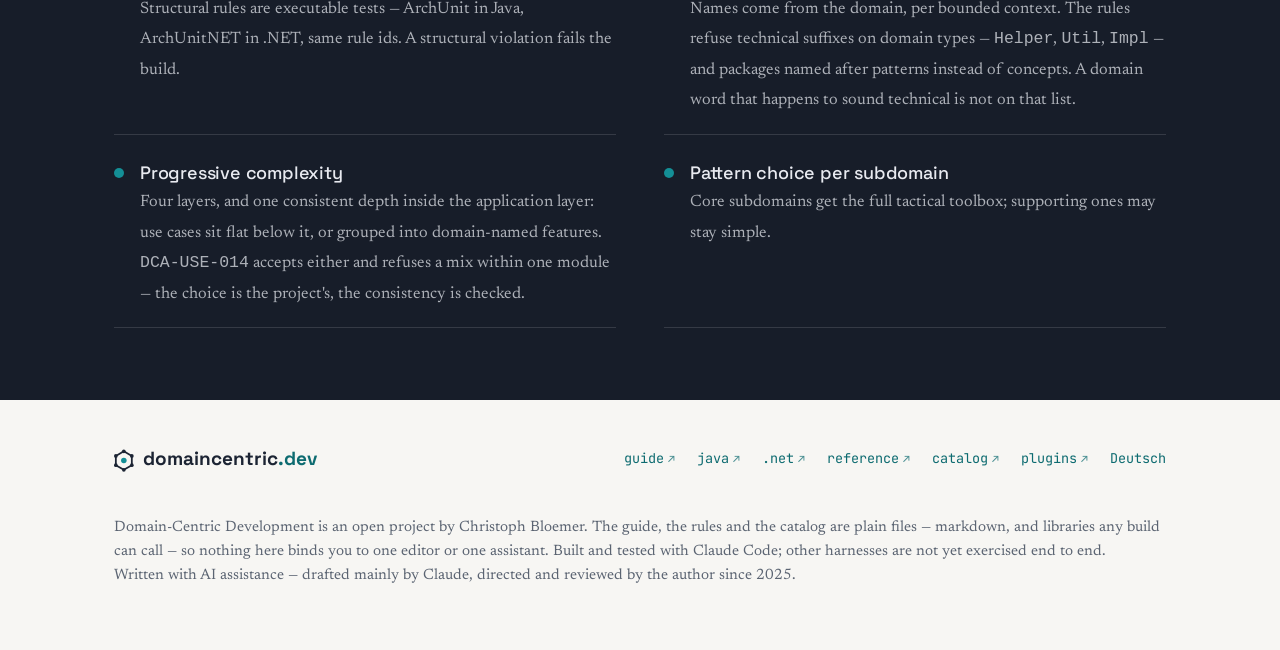
==== commit ad119b84: "copy: getting started moves after the AI tooling, next to the factory setup Co-Authored-By: Claude O" ====
--- a/index.html
+++ b/index.html
@@ -305,8 +305,8 @@
         <a href="#guide">Guide</a>
         <a href="#sample">Sample</a>
         <a href="#artifacts">Artifacts</a>
+        <a href="#with-ai">AI tooling</a>
         <a href="#start">Getting started</a>
-        <a href="#with-ai">AI tooling</a>
         <a href="#factory">Factory</a>
         <a href="#principles">Principles</a>
       </span>
@@ -608,6 +608,67 @@
   </div>
 </section>
 
+<section id="with-ai" class="with-ai">
+  <div class="wrap">
+    <p class="kicker">Why it is built this way</p>
+    <h2>Architecture an agent can be held to</h2>
+    <p class="section-lede">DCA is the architecture: a synthesis of Domain-Driven Design, Hexagonal Architecture
+    and Clean Architecture, and the rule suite checks that the code keeps to it. Domain-Centric
+    Development is how software is built with it, with AI support from dca-factory and the knowledge
+    catalog. Domain-Centric Development aims for a
+    deterministic result wherever a machine can check it: code structure and evidence that an
+    acceptance test failed before it passed. How repeatably an agent gets the domain right is
+    not measured yet.</p>
+
+    <ol class="steps">
+      <li>
+        <span class="step-no">01</span>
+        <div>
+          <h3>The rules are executable, and they have ids</h3>
+          <p>119 shared identifiers like <code>DCA-USE-009</code>, in a library for both stacks. Java
+          enforces 113 and marks 6 informational; .NET enforces 119 of its 125 — six are .NET-specific —
+          marks 5 informational and names the one that is not applicable, with the reason. A shared id means the same
+          intent; what it selects and checks is written down per platform rather than assumed
+          identical. The figures are the 0.5.0 catalog; the generated lists linked below are always
+          current.</p>
+          <p style="margin-top:10px"><a class="ext" href="https://github.com/domain-centric-development/dca-java/blob/main/RULES.md" rel="noopener">see what the rules check</a> · <a class="ext" href="https://github.com/domain-centric-development/dca-dotnet/blob/main/RULES.md" rel="noopener">compare Java and .NET coverage</a></p>
+        </div>
+      </li>
+      <li>
+        <span class="step-no">02</span>
+        <div>
+          <h3>The knowledge is machine-readable</h3>
+          <p>The catalog connects guide text, marker contracts and rules in a graph.
+          Agents can look up the relevant node and cite it in their work.</p>
+        </div>
+      </li>
+      <li>
+        <span class="step-no">03</span>
+        <div>
+          <h3>The pipeline decides, not the stage</h3>
+          <p>A story runs through plan, test, build, tidy, judge and document, with a file
+          handed over at each stage. Gate scripts require an end-user test per acceptance criterion
+          and read red-before-green evidence from the test runner’s report; an exit code alone does
+          not show that a test ran. They also check the architecture suite and documentation claims
+          against the repository. Three rounds without convergence require human review, and a story
+          with a page waits for a person's acceptance before it counts as delivered.</p>
+          <p style="margin-top:10px"><a href="#factory-run">watch one run, from the backlog to the app</a></p>
+        </div>
+      </li>
+      <li>
+        <span class="step-no">04</span>
+        <div>
+          <h3>Two webshops, as evidence and as the experiment field</h3>
+          <p>The same story was built once per stack, by an agent, on 10 September 2026. It surfaced two
+          divergences between the two results — and both were closed in a rule and in the catalog, not in the
+          shop code. That is what the pair is for: a difference between the implementations points at a gap in
+          the shared artifacts.</p>
+        </div>
+      </li>
+    </ol>
+  </div>
+</section>
+
 <section id="start" class="start">
   <div class="wrap">
     <p class="kicker">Start small</p>
@@ -674,67 +735,6 @@
       does what the business meant. Those need behaviour tests, a domain expert and review. Rules
       that need judgement are marked as informational.</p>
     </div>
-  </div>
-</section>
-
-<section id="with-ai" class="with-ai">
-  <div class="wrap">
-    <p class="kicker">Why it is built this way</p>
-    <h2>Architecture an agent can be held to</h2>
-    <p class="section-lede">DCA is the architecture: a synthesis of Domain-Driven Design, Hexagonal Architecture
-    and Clean Architecture, and the rule suite checks that the code keeps to it. Domain-Centric
-    Development is how software is built with it, with AI support from dca-factory and the knowledge
-    catalog. Domain-Centric Development aims for a
-    deterministic result wherever a machine can check it: code structure and evidence that an
-    acceptance test failed before it passed. How repeatably an agent gets the domain right is
-    not measured yet.</p>
-
-    <ol class="steps">
-      <li>
-        <span class="step-no">01</span>
-        <div>
-          <h3>The rules are executable, and they have ids</h3>
-          <p>119 shared identifiers like <code>DCA-USE-009</code>, in a library for both stacks. Java
-          enforces 113 and marks 6 informational; .NET enforces 119 of its 125 — six are .NET-specific —
-          marks 5 informational and names the one that is not applicable, with the reason. A shared id means the same
-          intent; what it selects and checks is written down per platform rather than assumed
-          identical. The figures are the 0.5.0 catalog; the generated lists linked below are always
-          current.</p>
-          <p style="margin-top:10px"><a class="ext" href="https://github.com/domain-centric-development/dca-java/blob/main/RULES.md" rel="noopener">see what the rules check</a> · <a class="ext" href="https://github.com/domain-centric-development/dca-dotnet/blob/main/RULES.md" rel="noopener">compare Java and .NET coverage</a></p>
-        </div>
-      </li>
-      <li>
-        <span class="step-no">02</span>
-        <div>
-          <h3>The knowledge is machine-readable</h3>
-          <p>The catalog connects guide text, marker contracts and rules in a graph.
-          Agents can look up the relevant node and cite it in their work.</p>
-        </div>
-      </li>
-      <li>
-        <span class="step-no">03</span>
-        <div>
-          <h3>The pipeline decides, not the stage</h3>
-          <p>A story runs through plan, test, build, tidy, judge and document, with a file
-          handed over at each stage. Gate scripts require an end-user test per acceptance criterion
-          and read red-before-green evidence from the test runner’s report; an exit code alone does
-          not show that a test ran. They also check the architecture suite and documentation claims
-          against the repository. Three rounds without convergence require human review, and a story
-          with a page waits for a person's acceptance before it counts as delivered.</p>
-          <p style="margin-top:10px"><a href="#factory-run">watch one run, from the backlog to the app</a></p>
-        </div>
-      </li>
-      <li>
-        <span class="step-no">04</span>
-        <div>
-          <h3>Two webshops, as evidence and as the experiment field</h3>
-          <p>The same story was built once per stack, by an agent, on 10 September 2026. It surfaced two
-          divergences between the two results — and both were closed in a rule and in the catalog, not in the
-          shop code. That is what the pair is for: a difference between the implementations points at a gap in
-          the shared artifacts.</p>
-        </div>
-      </li>
-    </ol>
   </div>
 </section>
 
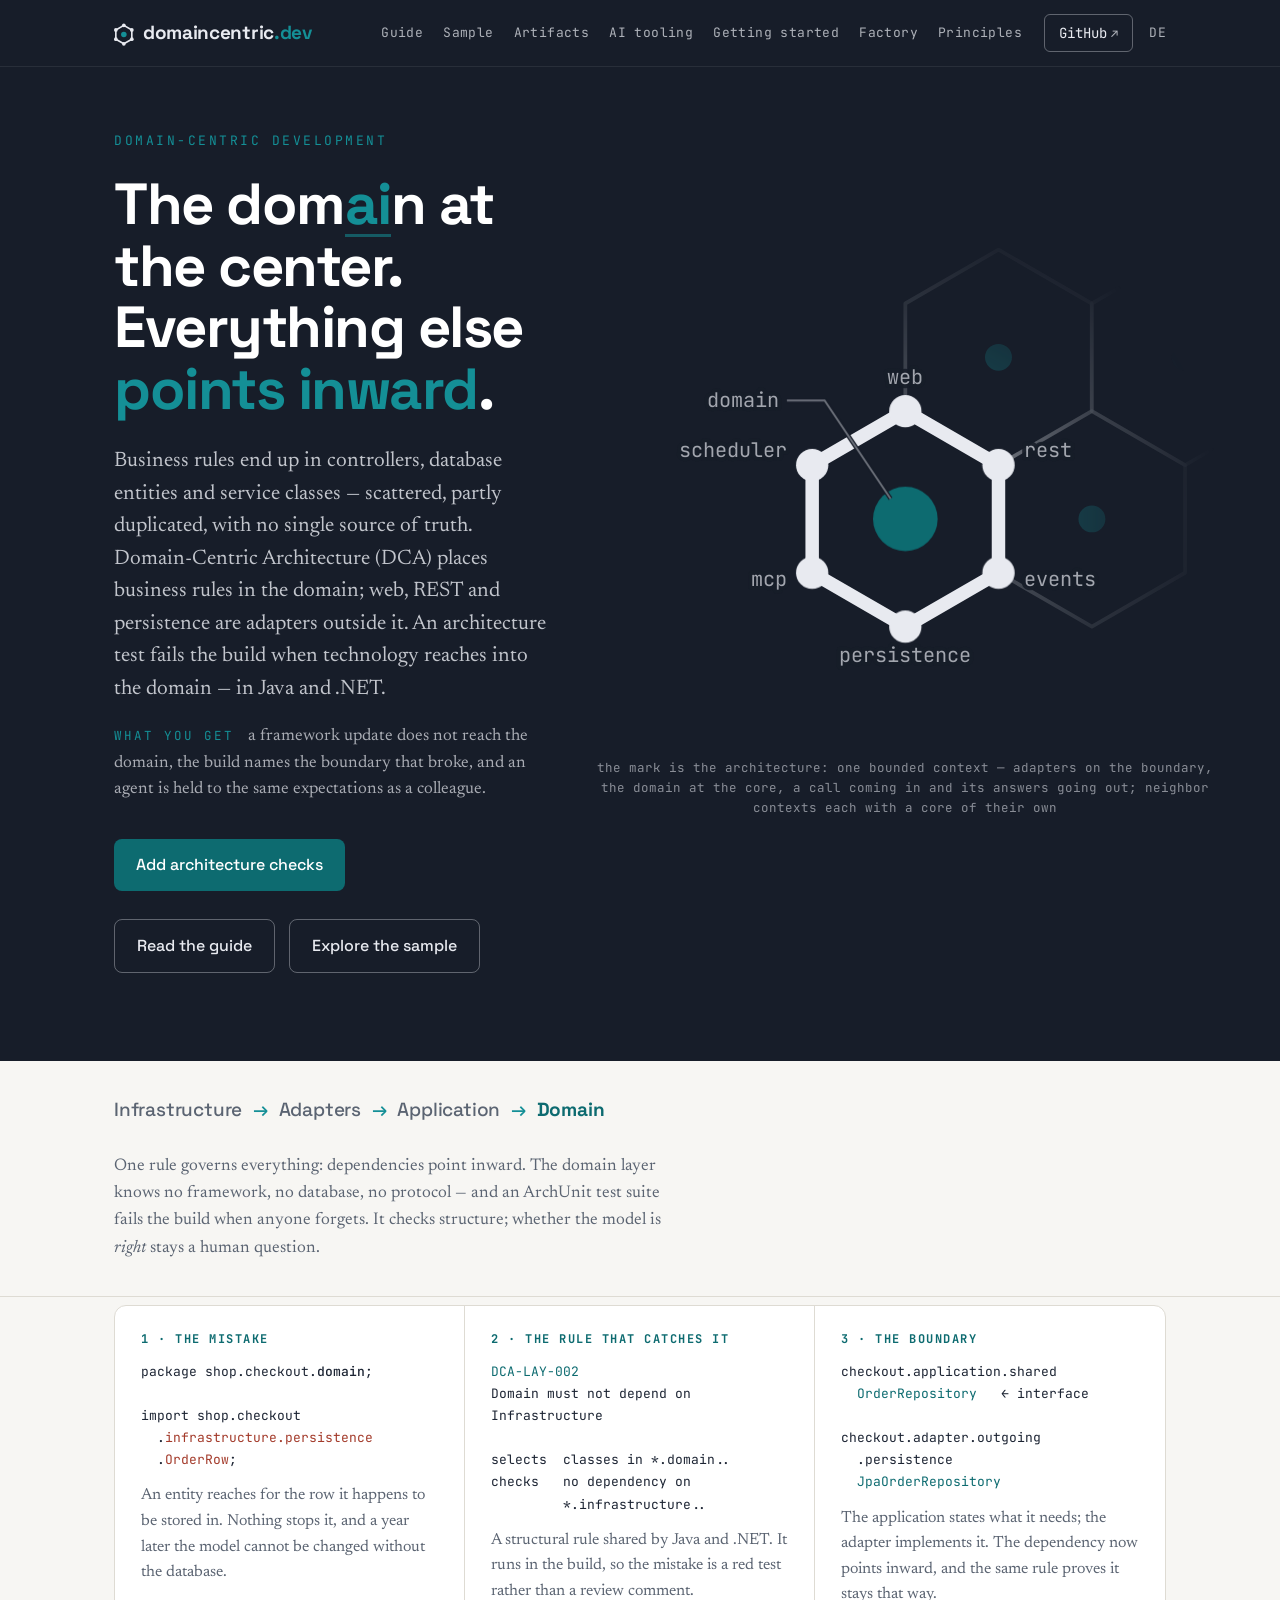
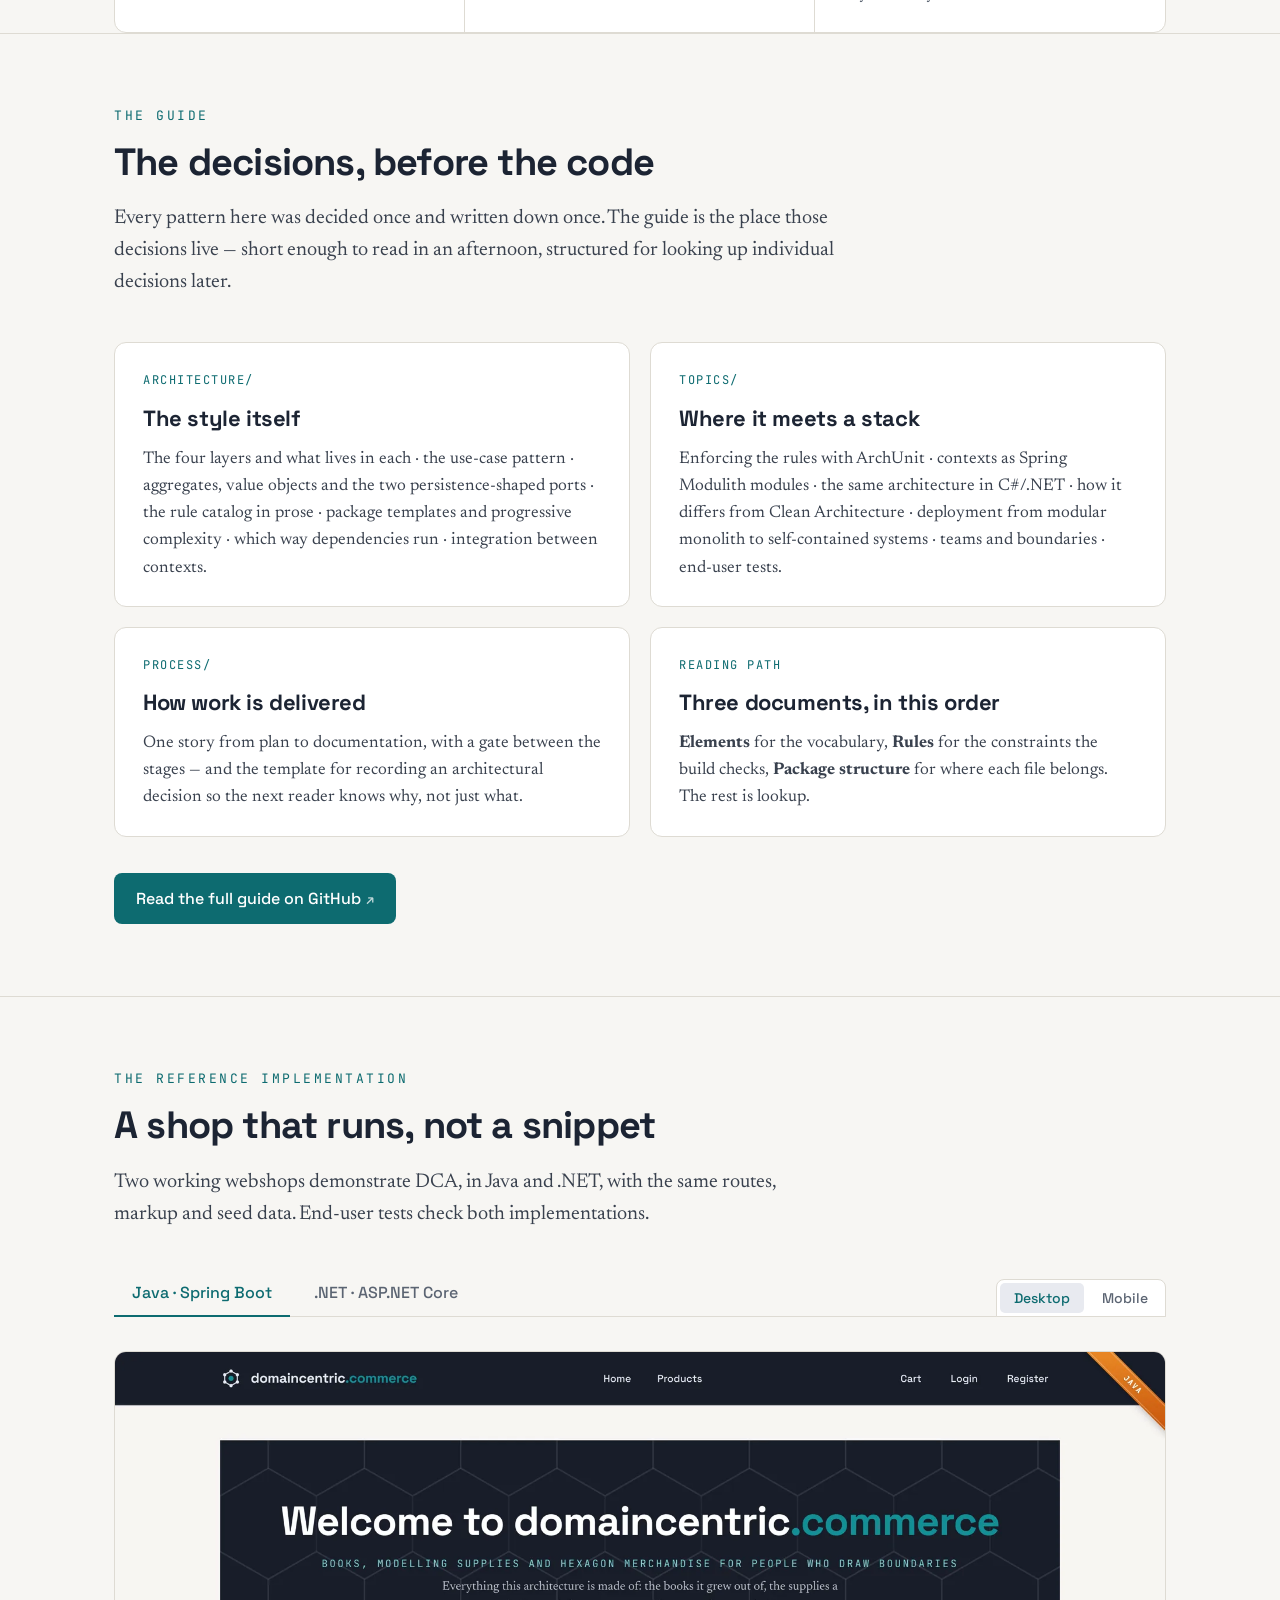
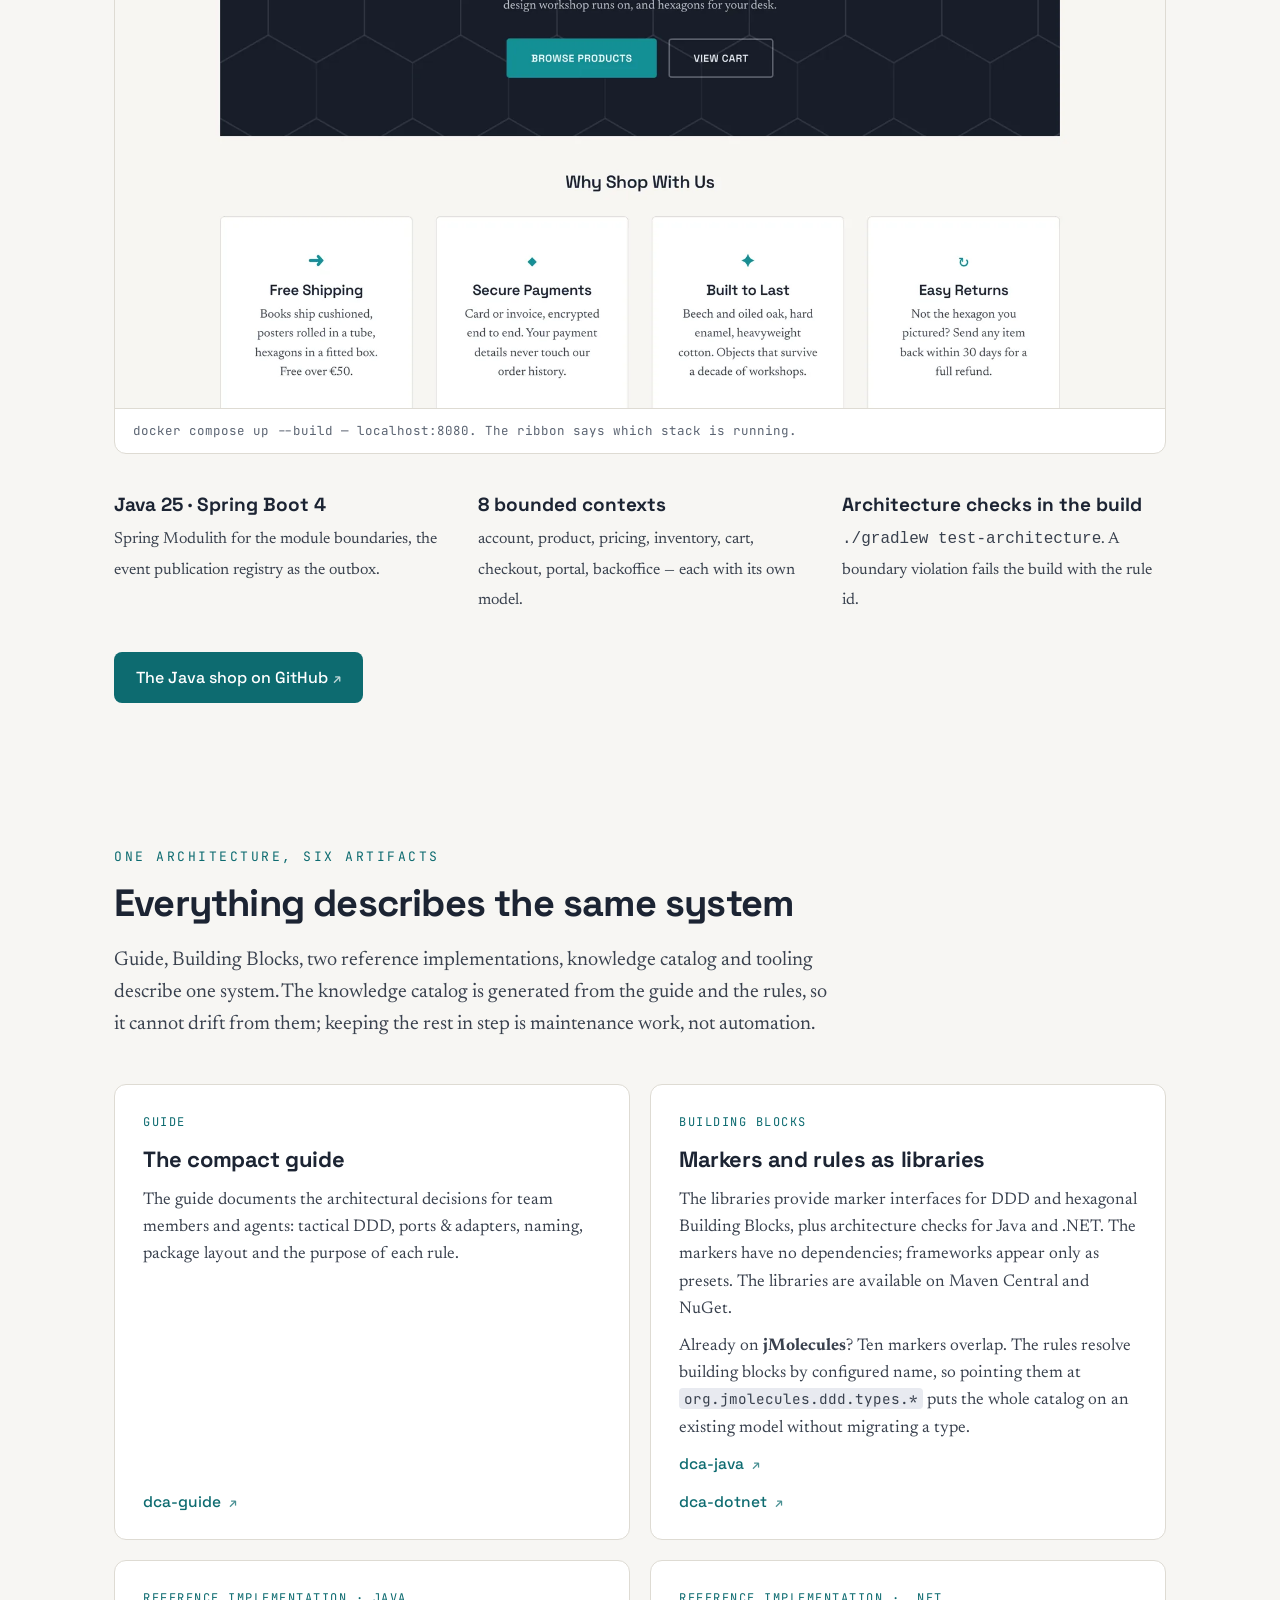
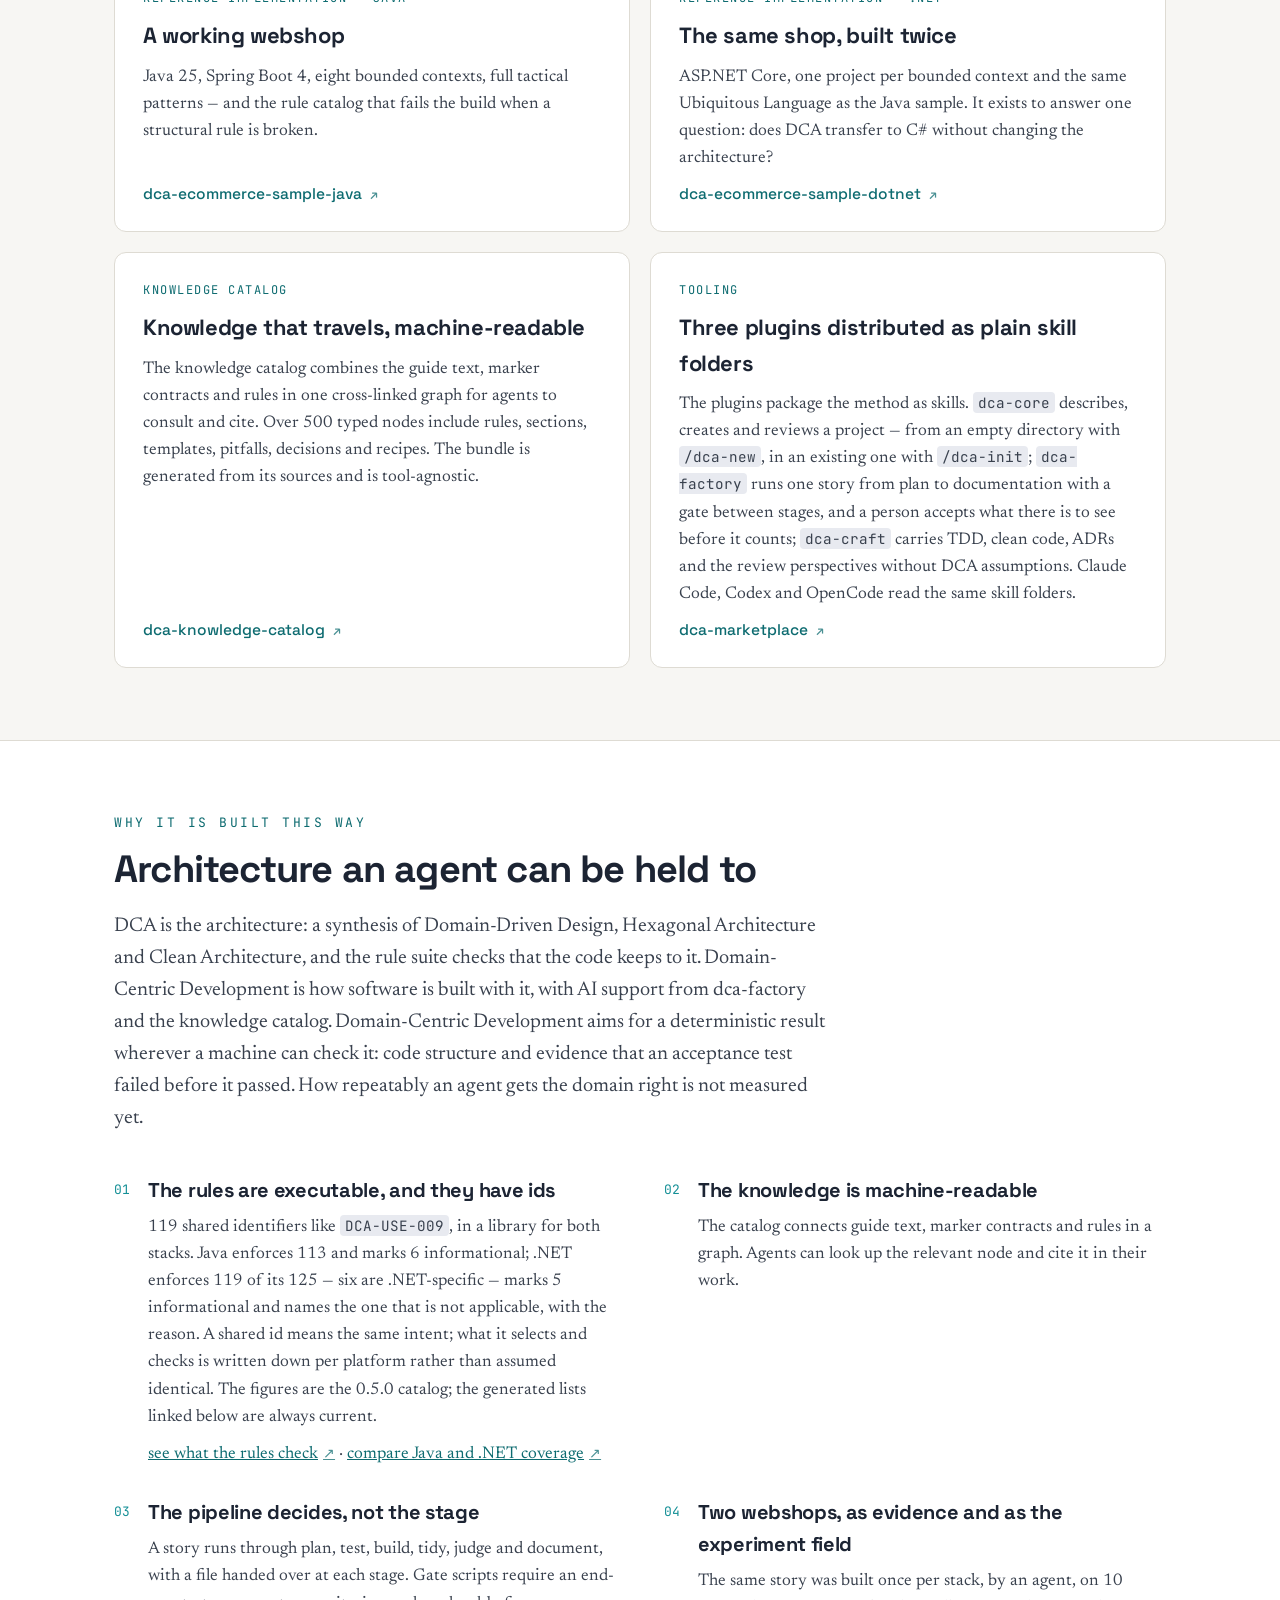
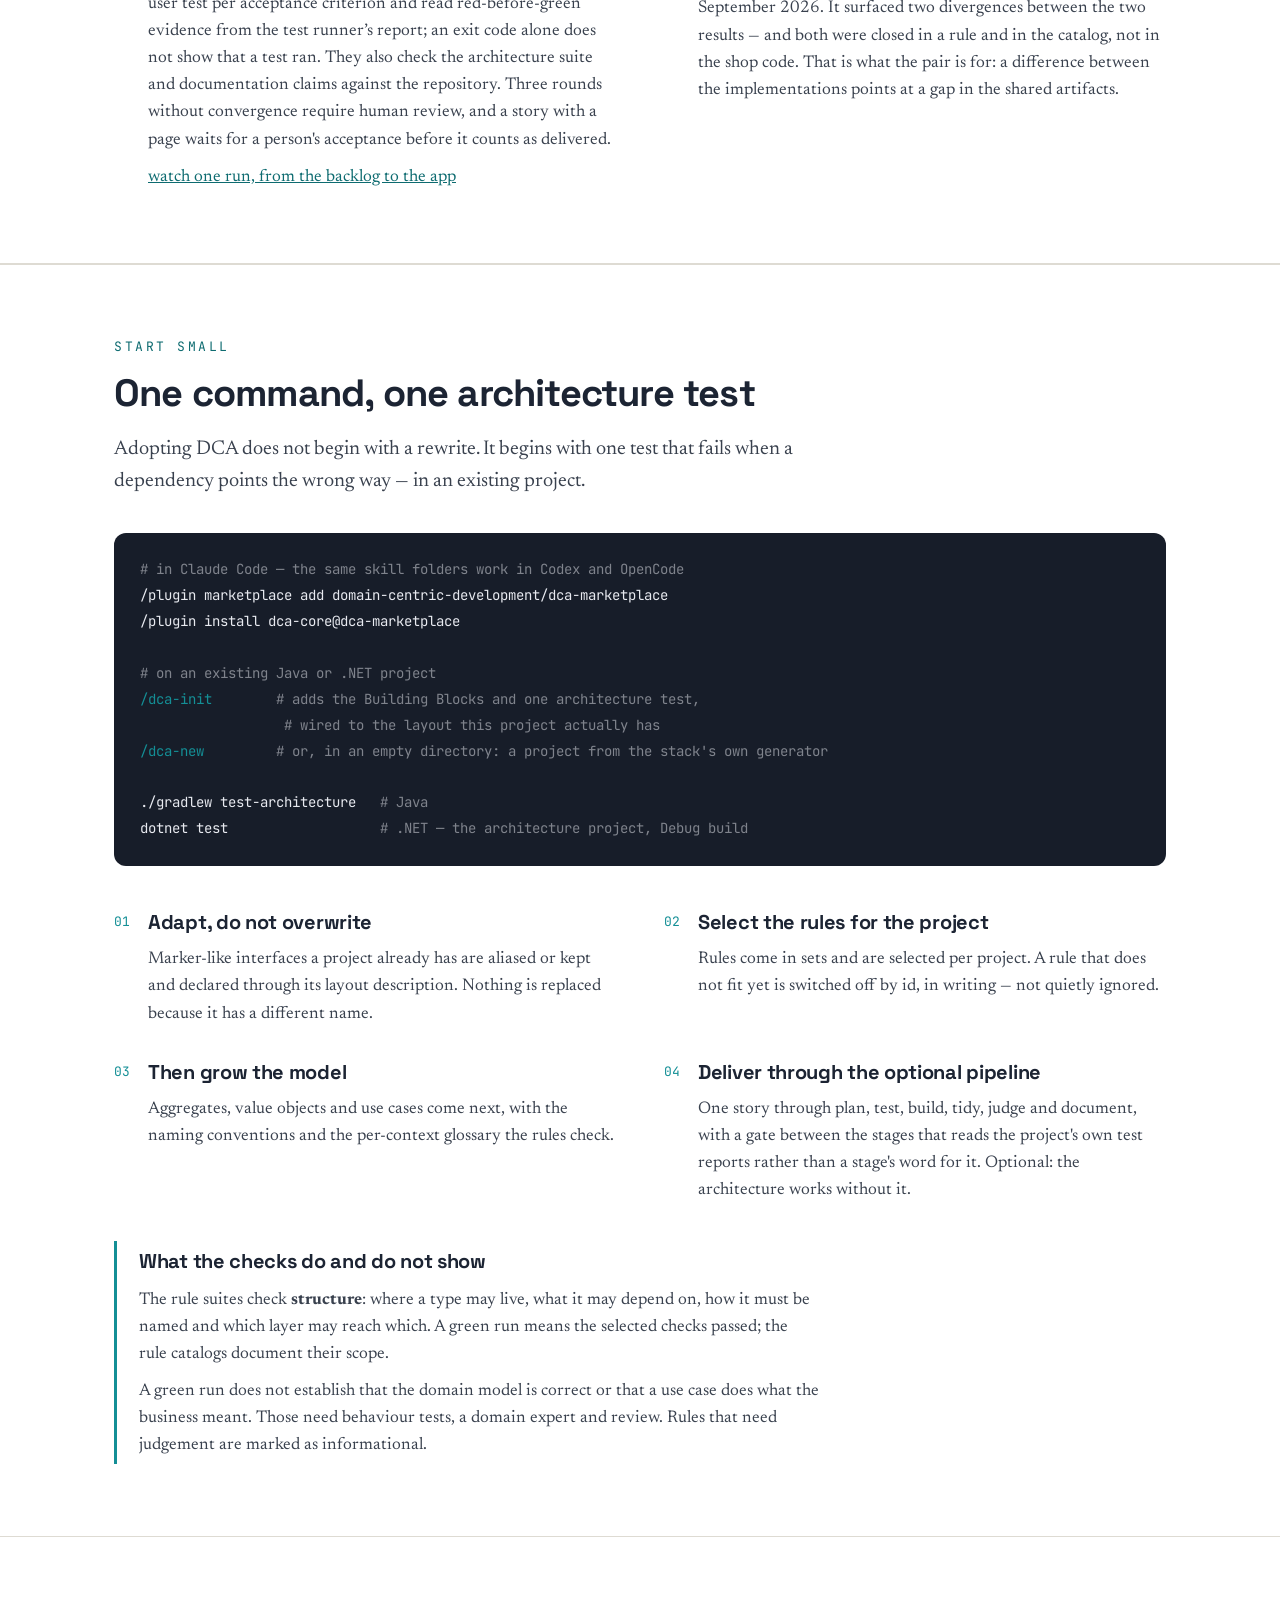
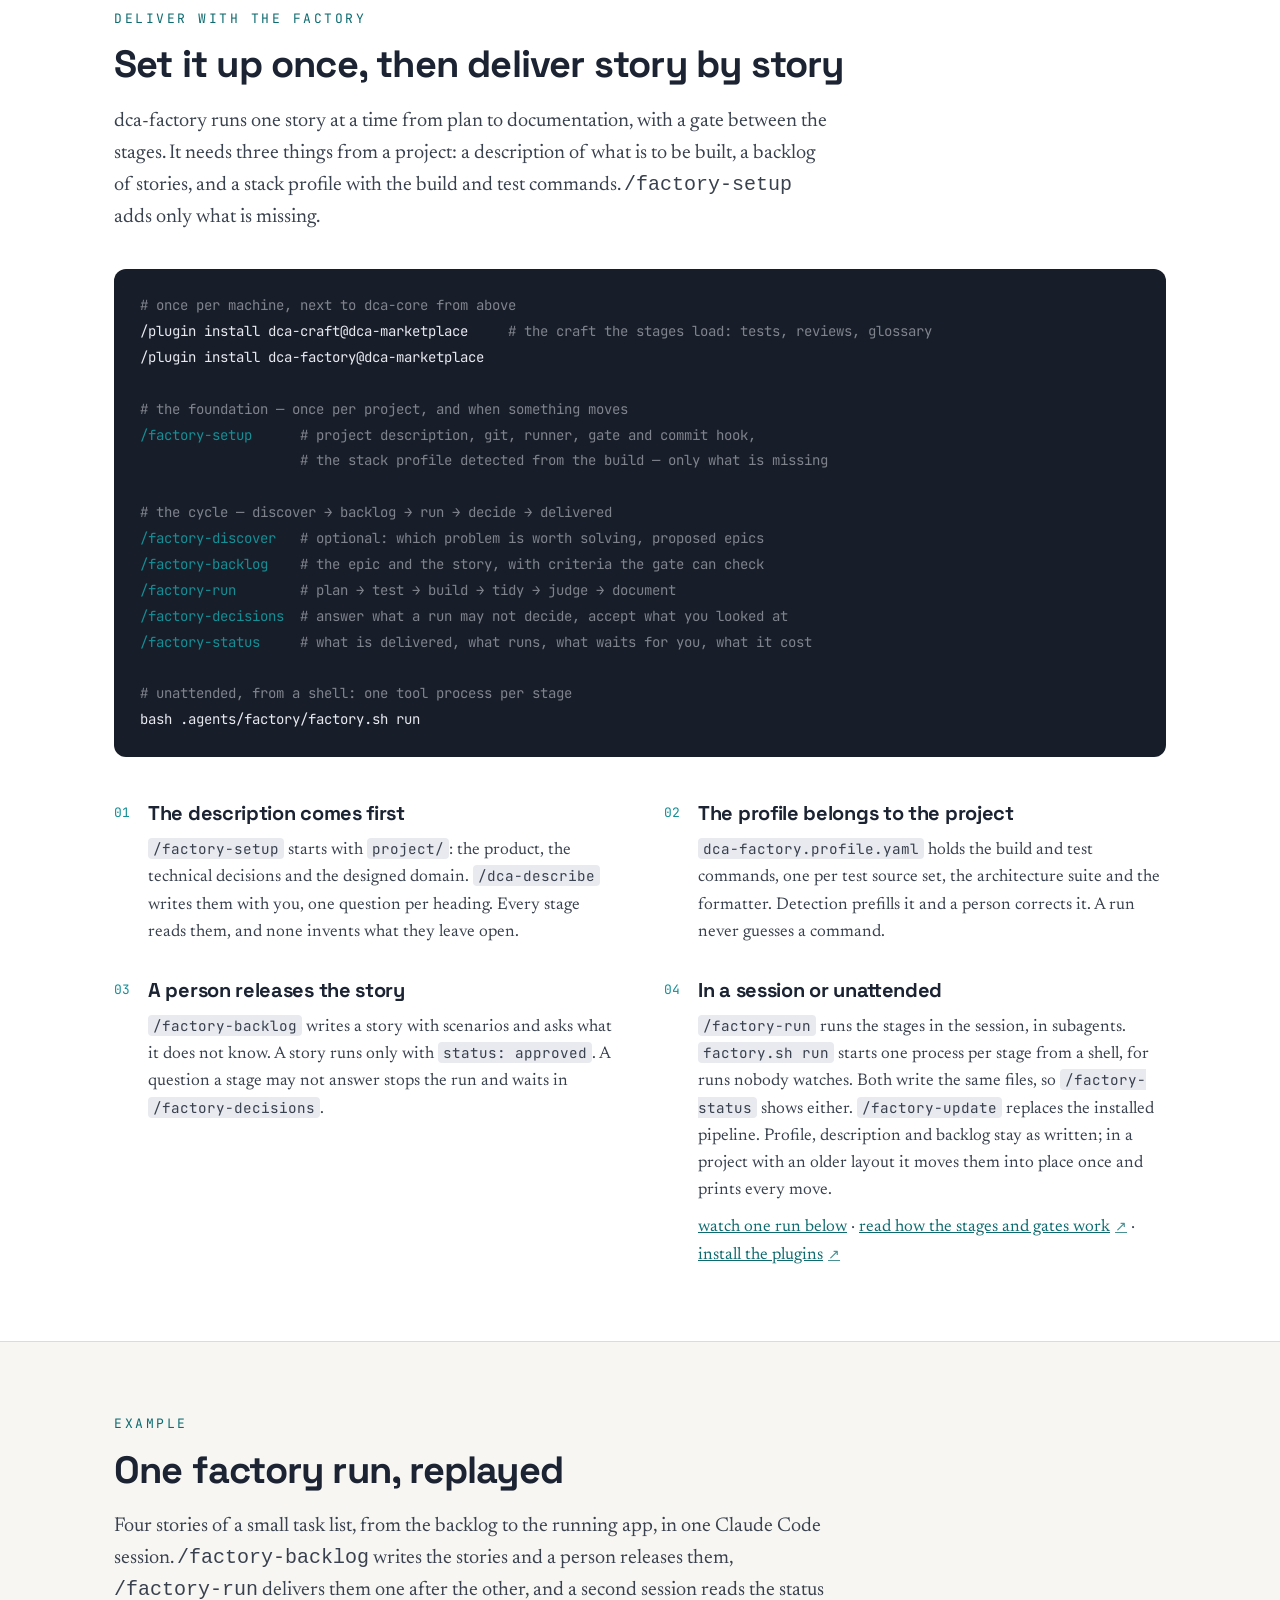
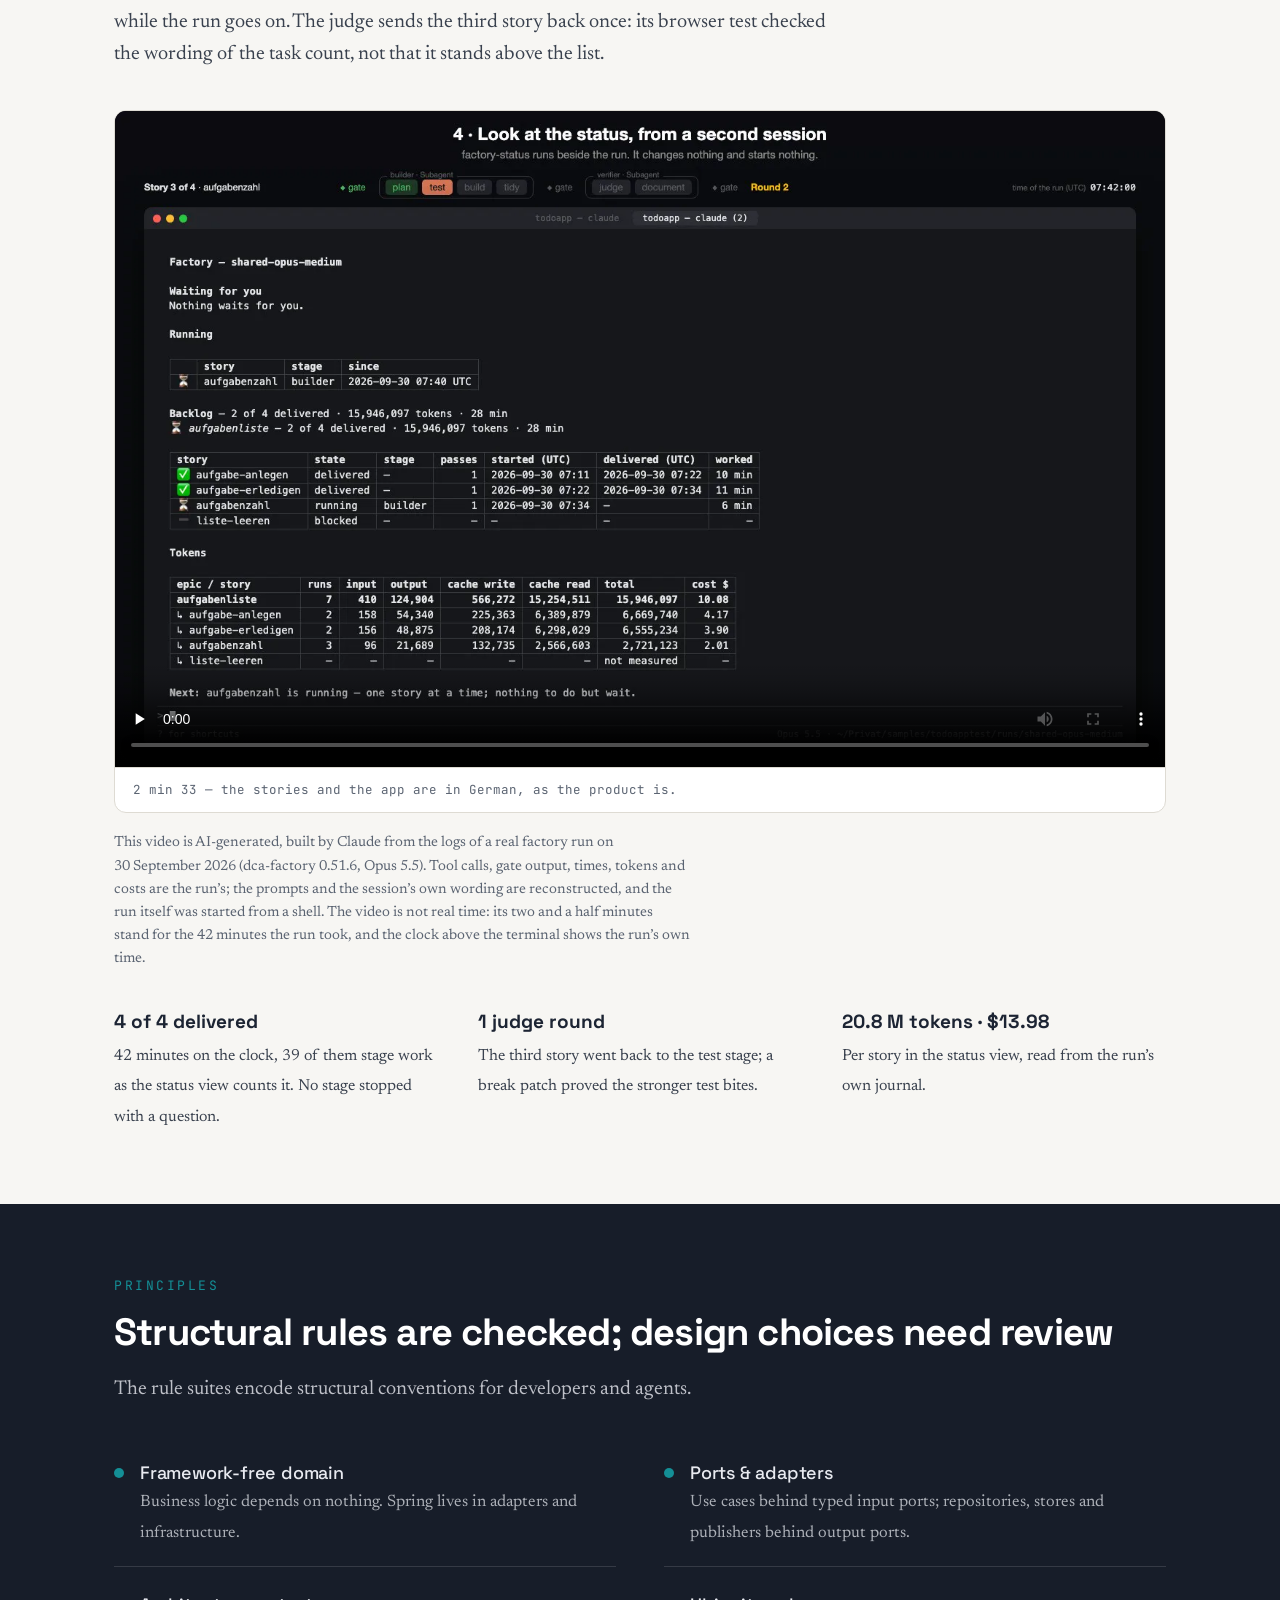
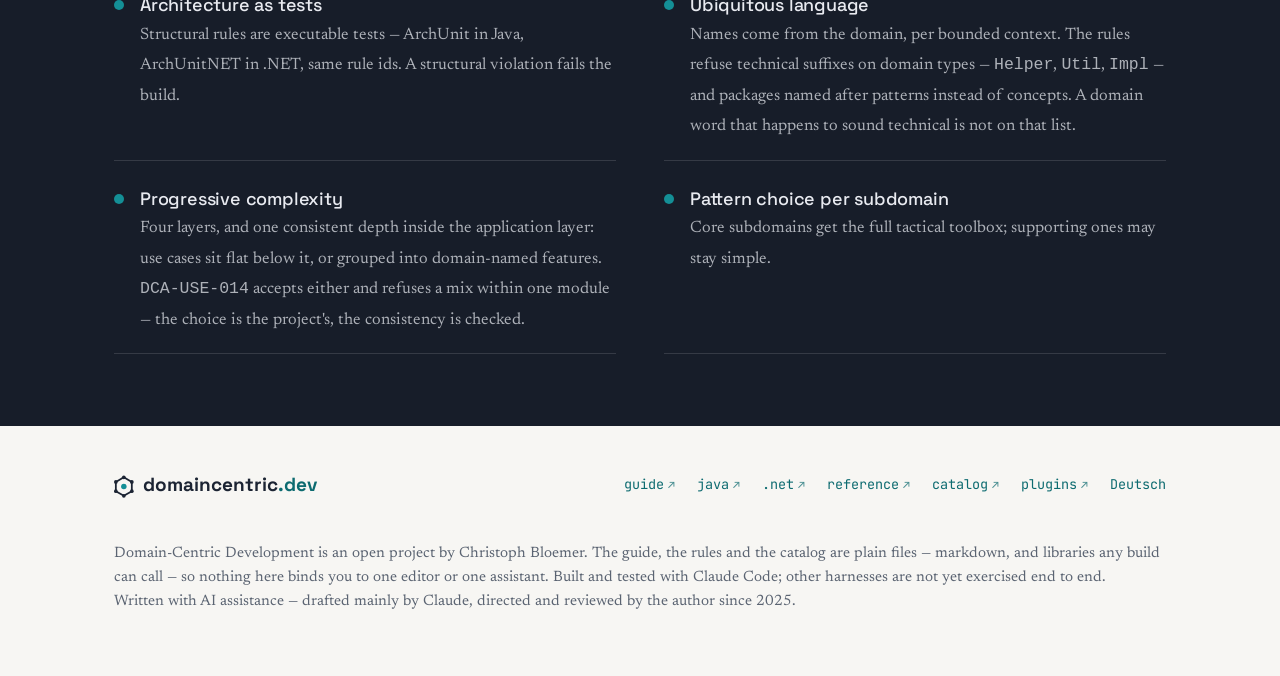
==== commit 9373cdca: "copy: the factory as a foundation once and a cycle — discover, backlog, run, decide, delivered Co-Au" ====
--- a/index.html
+++ b/index.html
@@ -752,15 +752,16 @@
 /plugin install dca-craft@dca-marketplace     <span class="c"># the craft the stages load: tests, reviews, glossary</span>
 /plugin install dca-factory@dca-marketplace
 
-<span class="c"># once per project</span>
+<span class="c"># the foundation — once per project, and when something moves</span>
 <span class="t">/factory-setup</span>      <span class="c"># project description, git, runner, gate and commit hook,
                     # the stack profile detected from the build — only what is missing</span>
 
-<span class="c"># for every story</span>
+<span class="c"># the cycle — discover → backlog → run → decide → delivered</span>
+<span class="t">/factory-discover</span>   <span class="c"># optional: which problem is worth solving, proposed epics</span>
 <span class="t">/factory-backlog</span>    <span class="c"># the epic and the story, with criteria the gate can check</span>
 <span class="t">/factory-run</span>        <span class="c"># plan → test → build → tidy → judge → document</span>
-<span class="t">/factory-status</span>     <span class="c"># what runs, what waits for you, what each story cost</span>
 <span class="t">/factory-decisions</span>  <span class="c"># answer what a run may not decide, accept what you looked at</span>
+<span class="t">/factory-status</span>     <span class="c"># what is delivered, what runs, what waits for you, what it cost</span>
 
 <span class="c"># unattended, from a shell: one tool process per stage</span>
 bash .agents/factory/factory.sh run</pre>
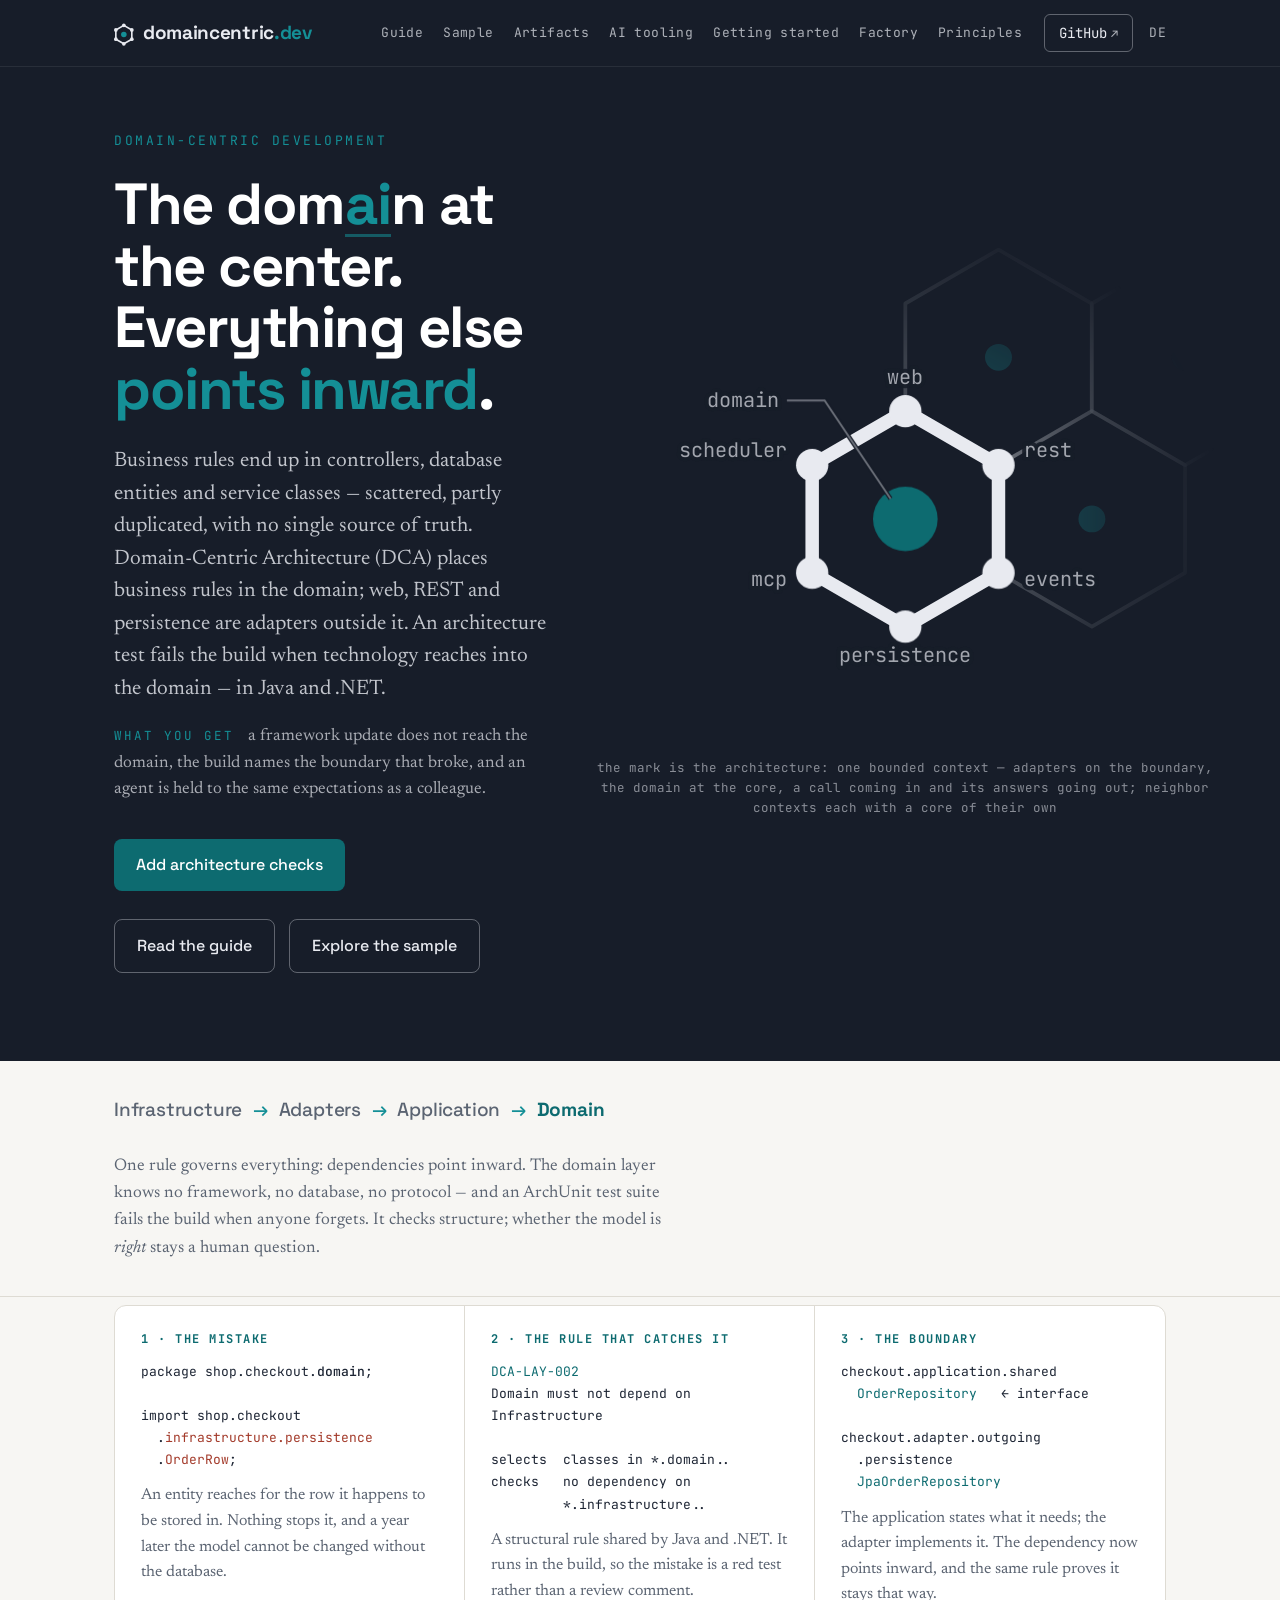
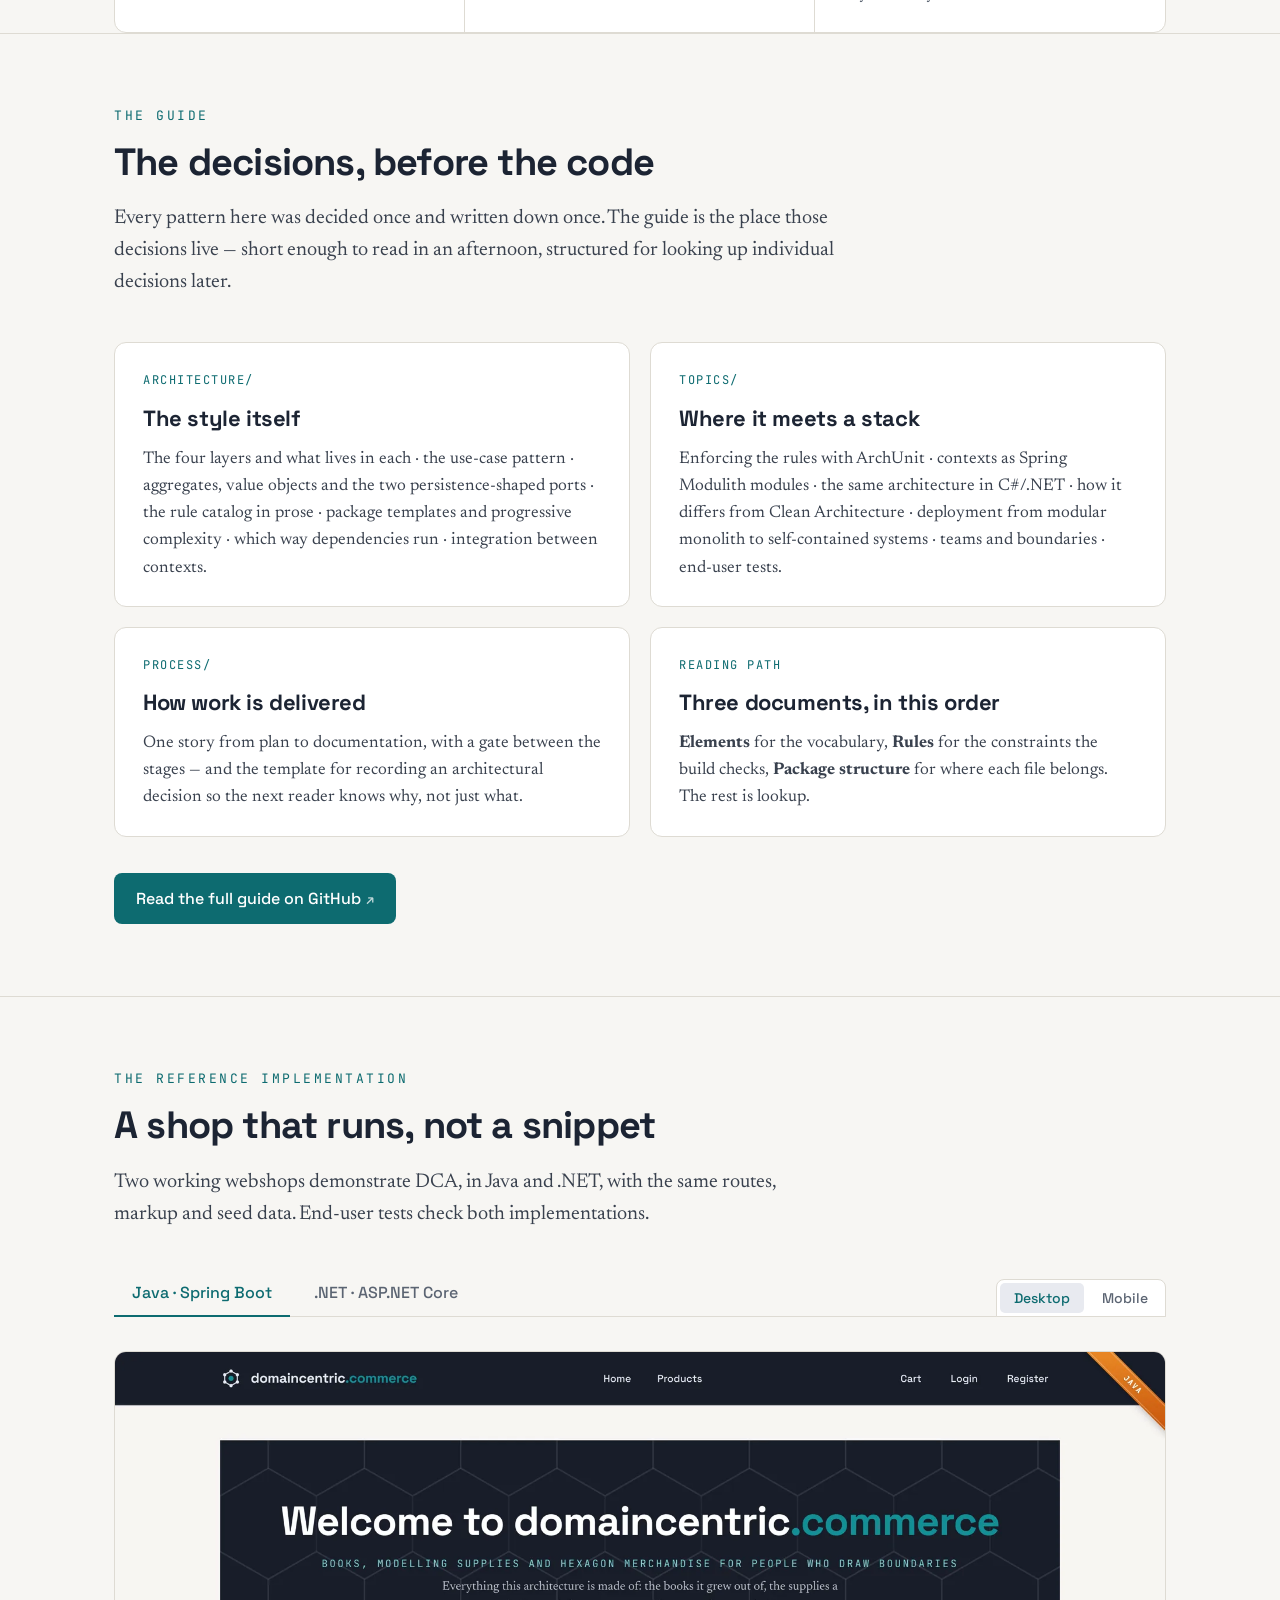
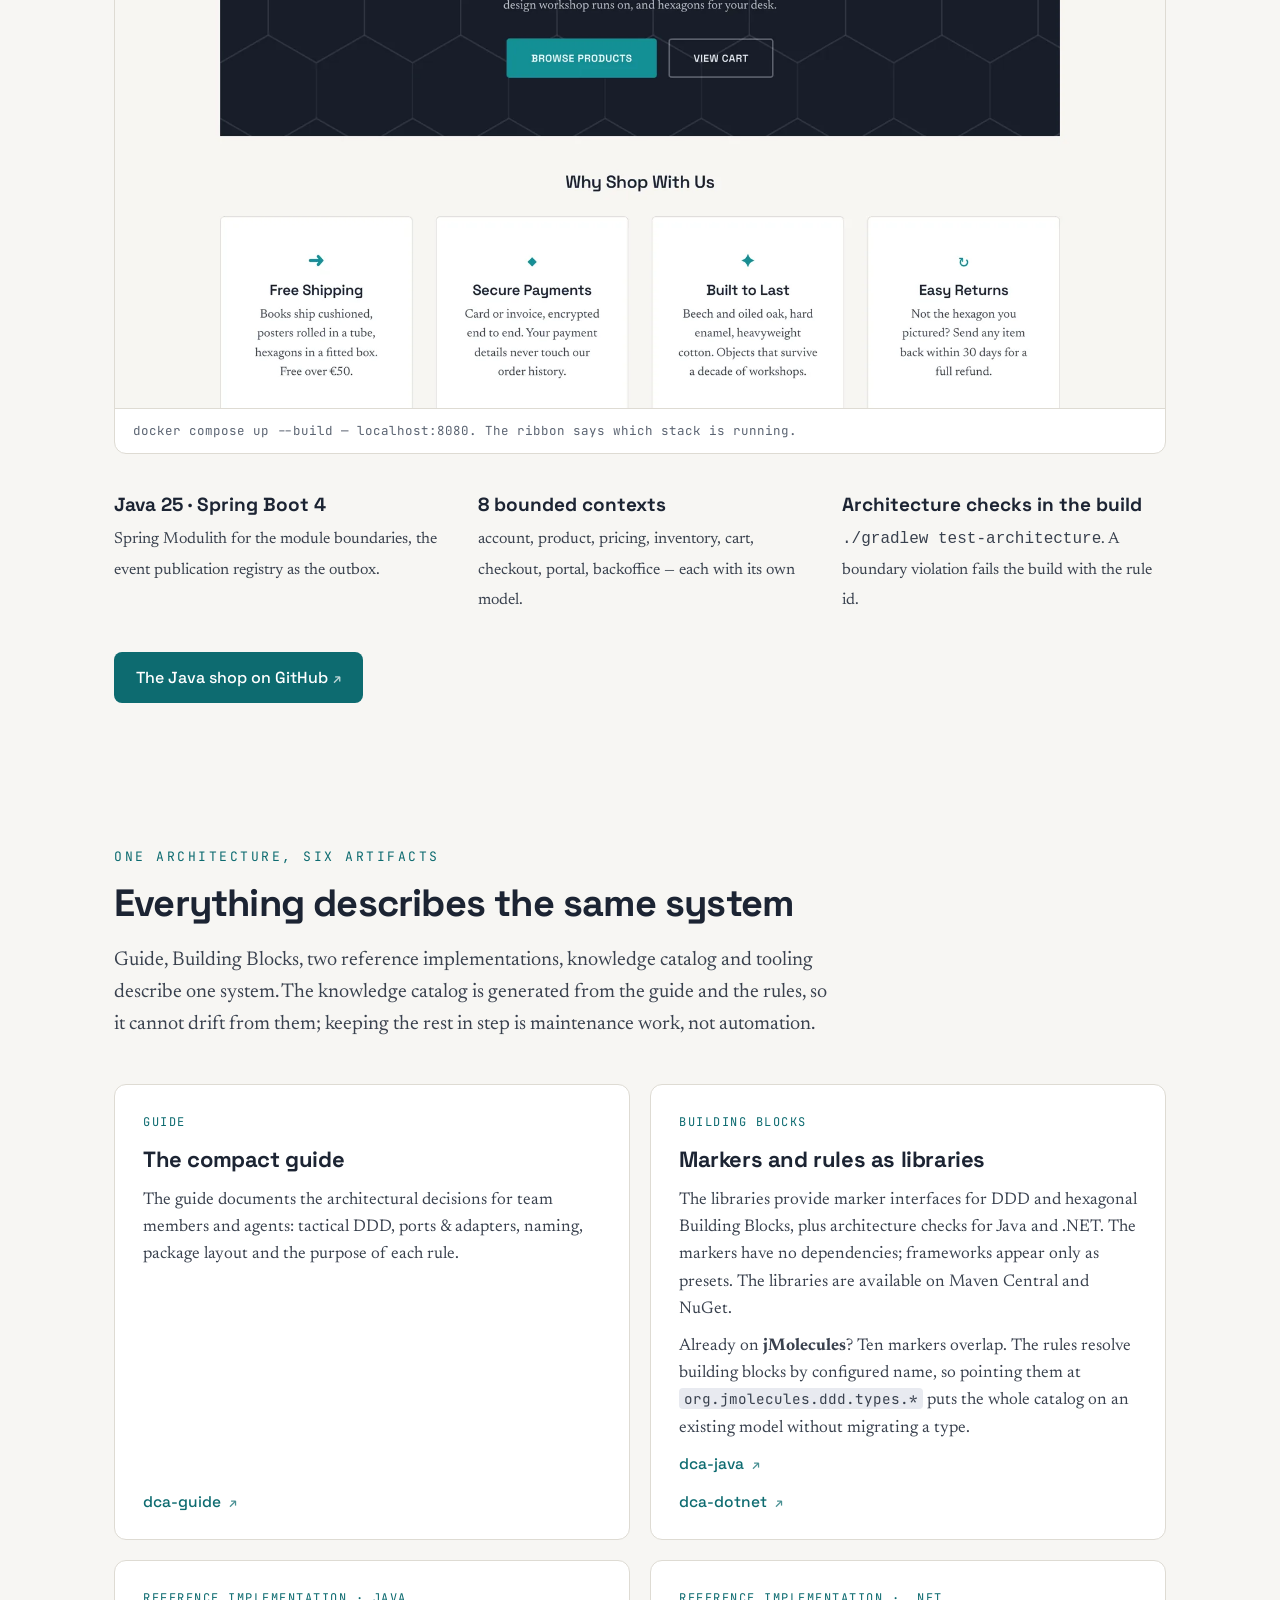
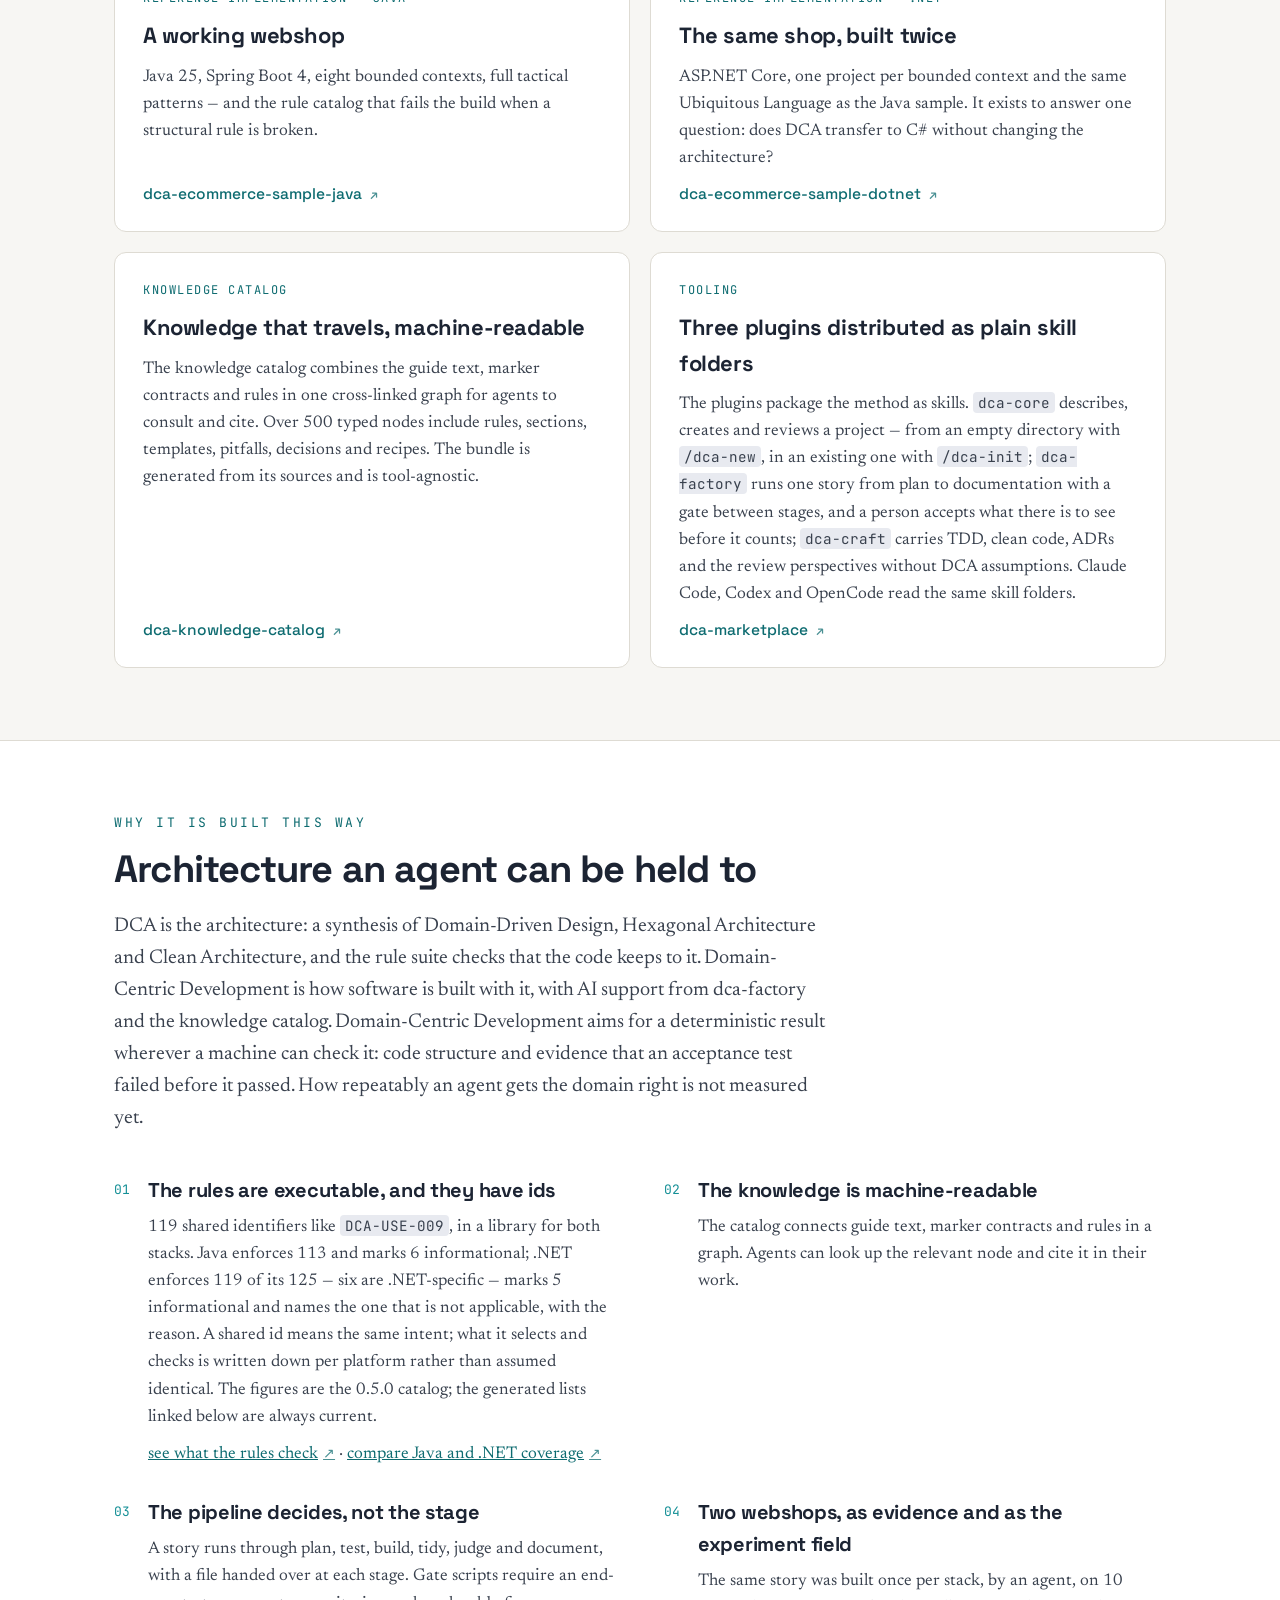
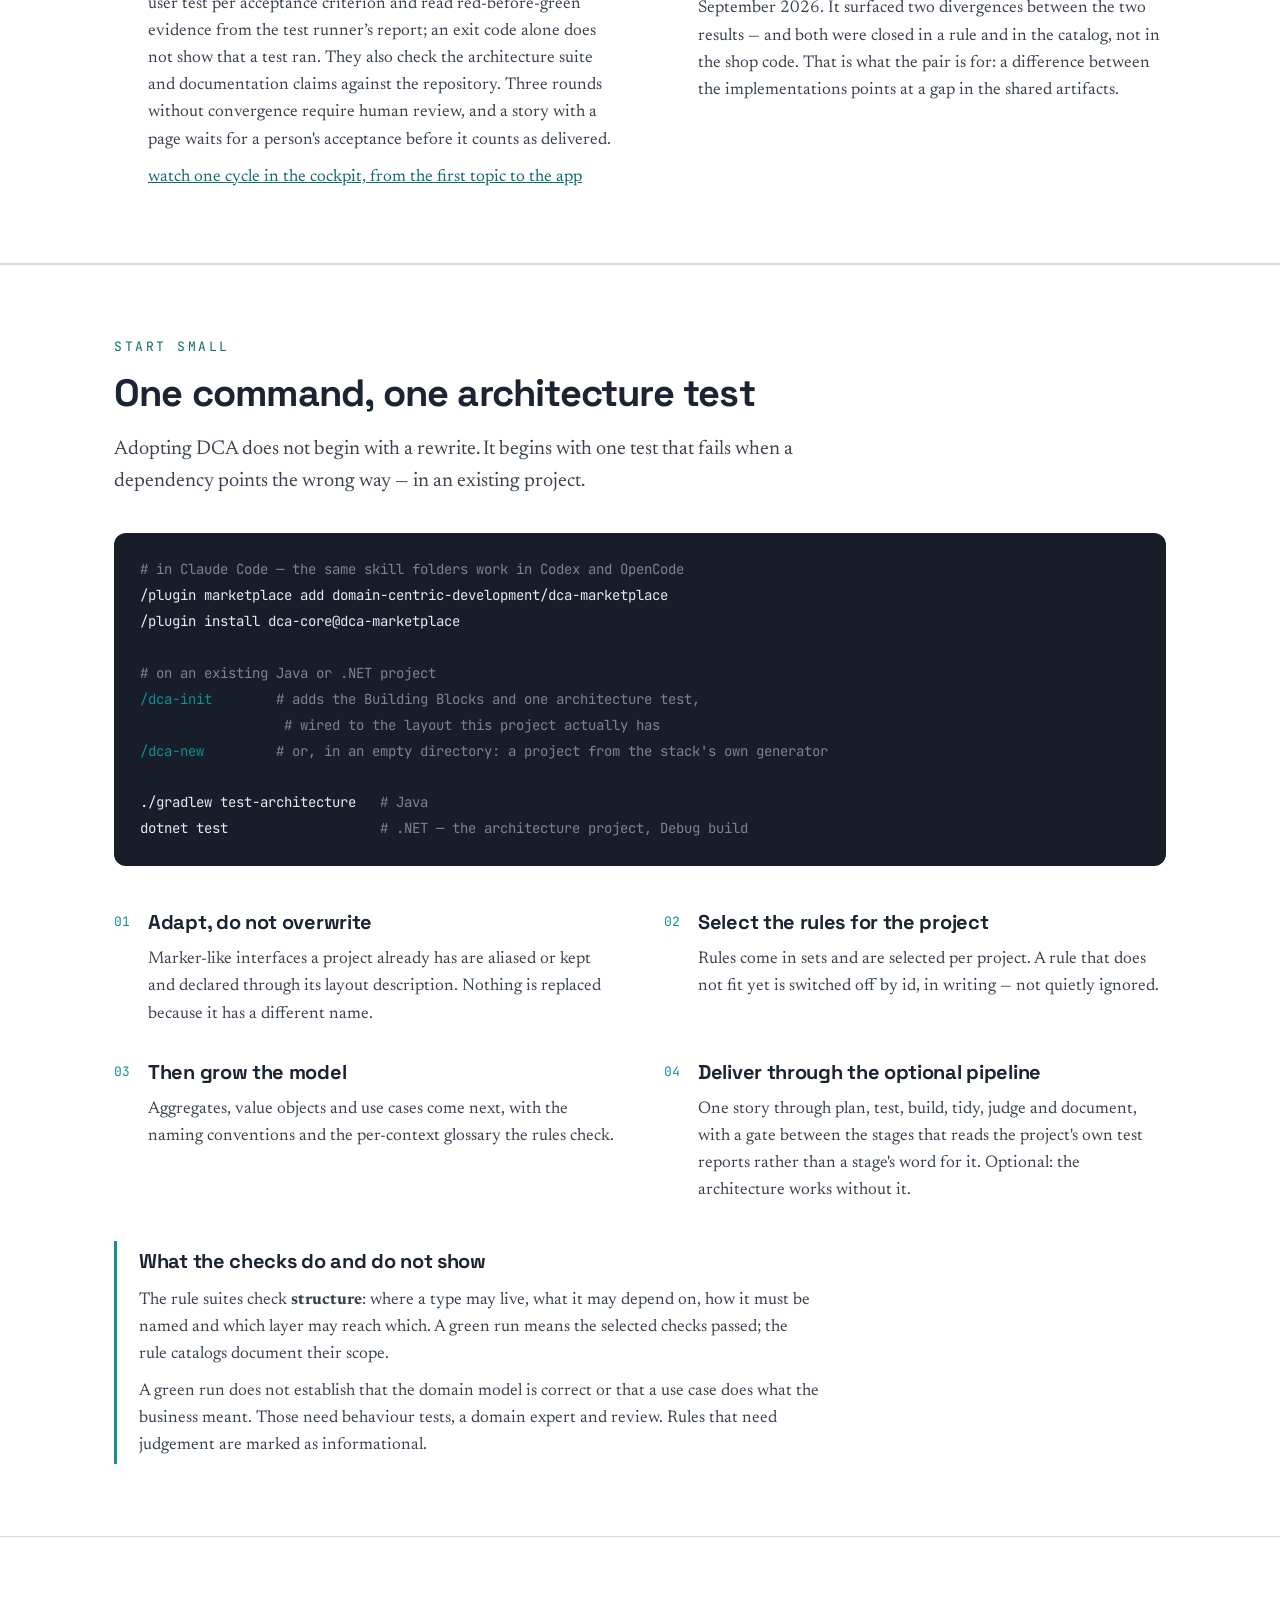
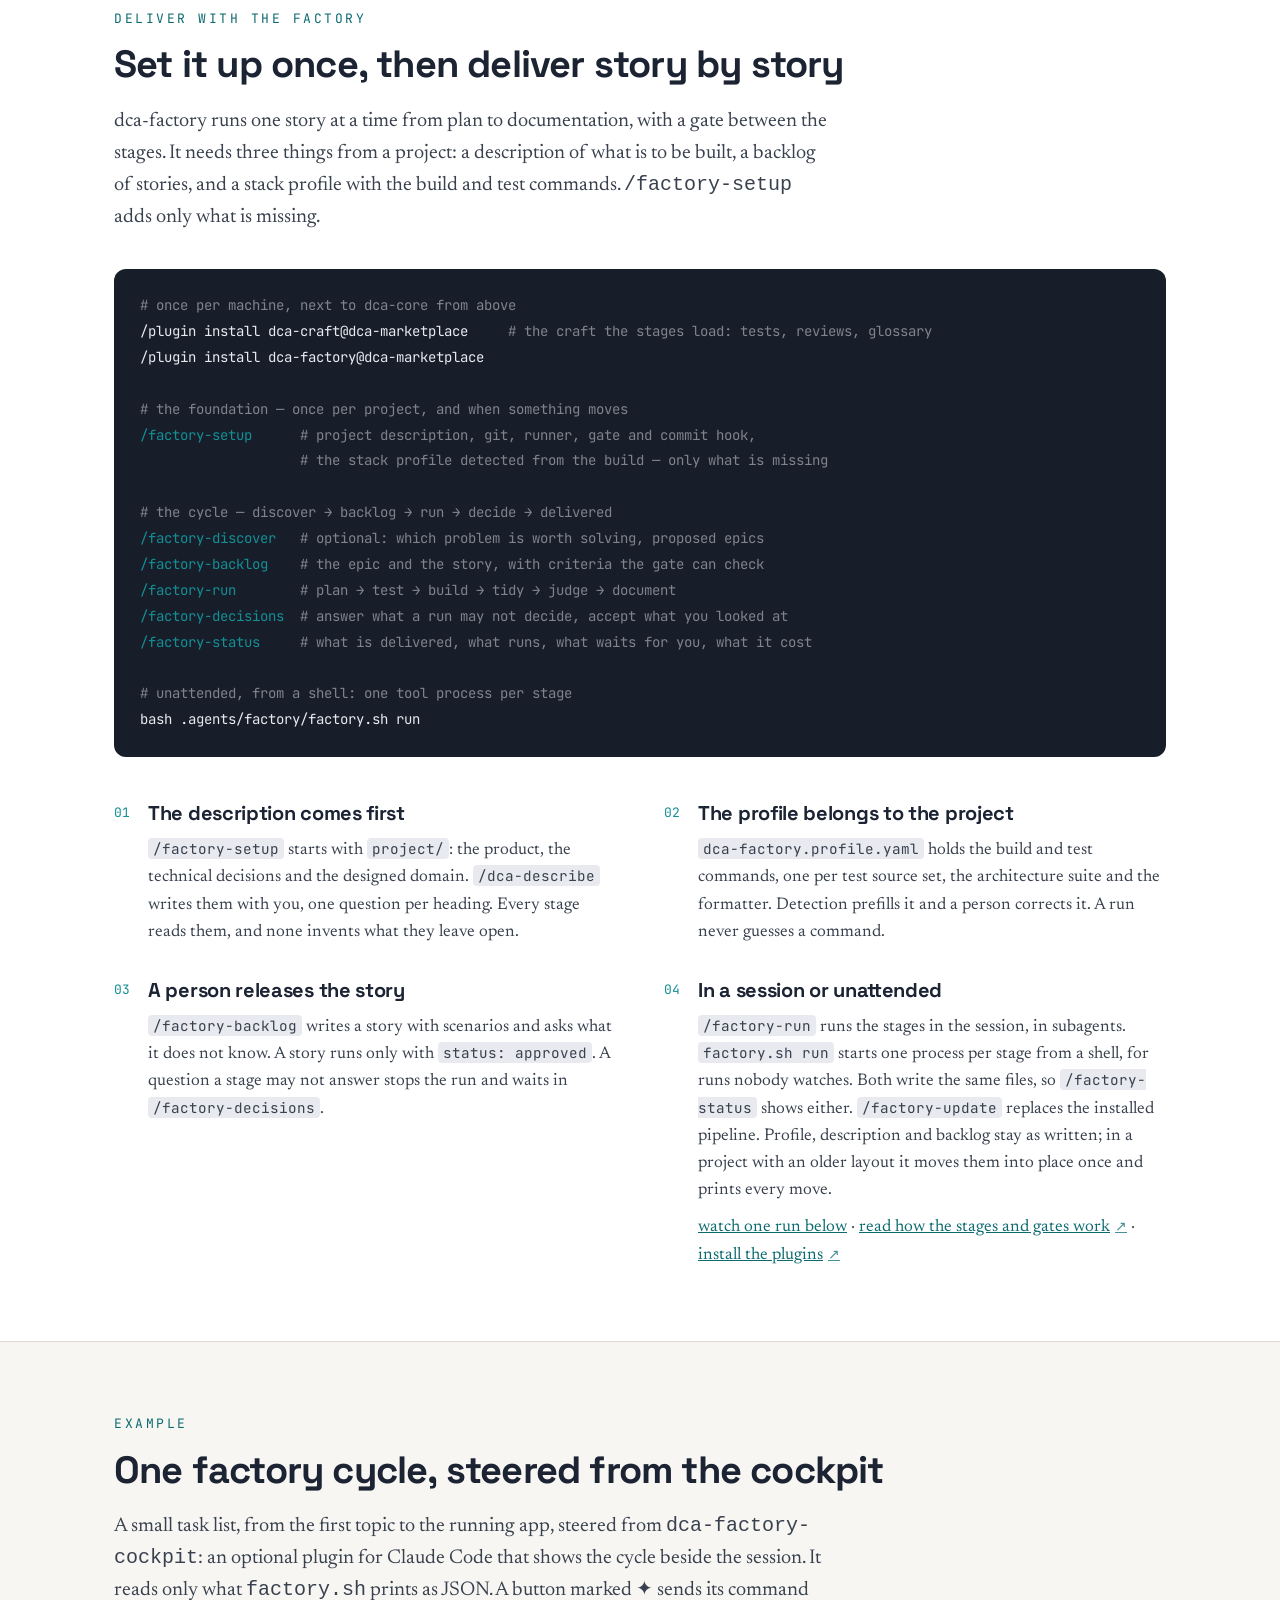
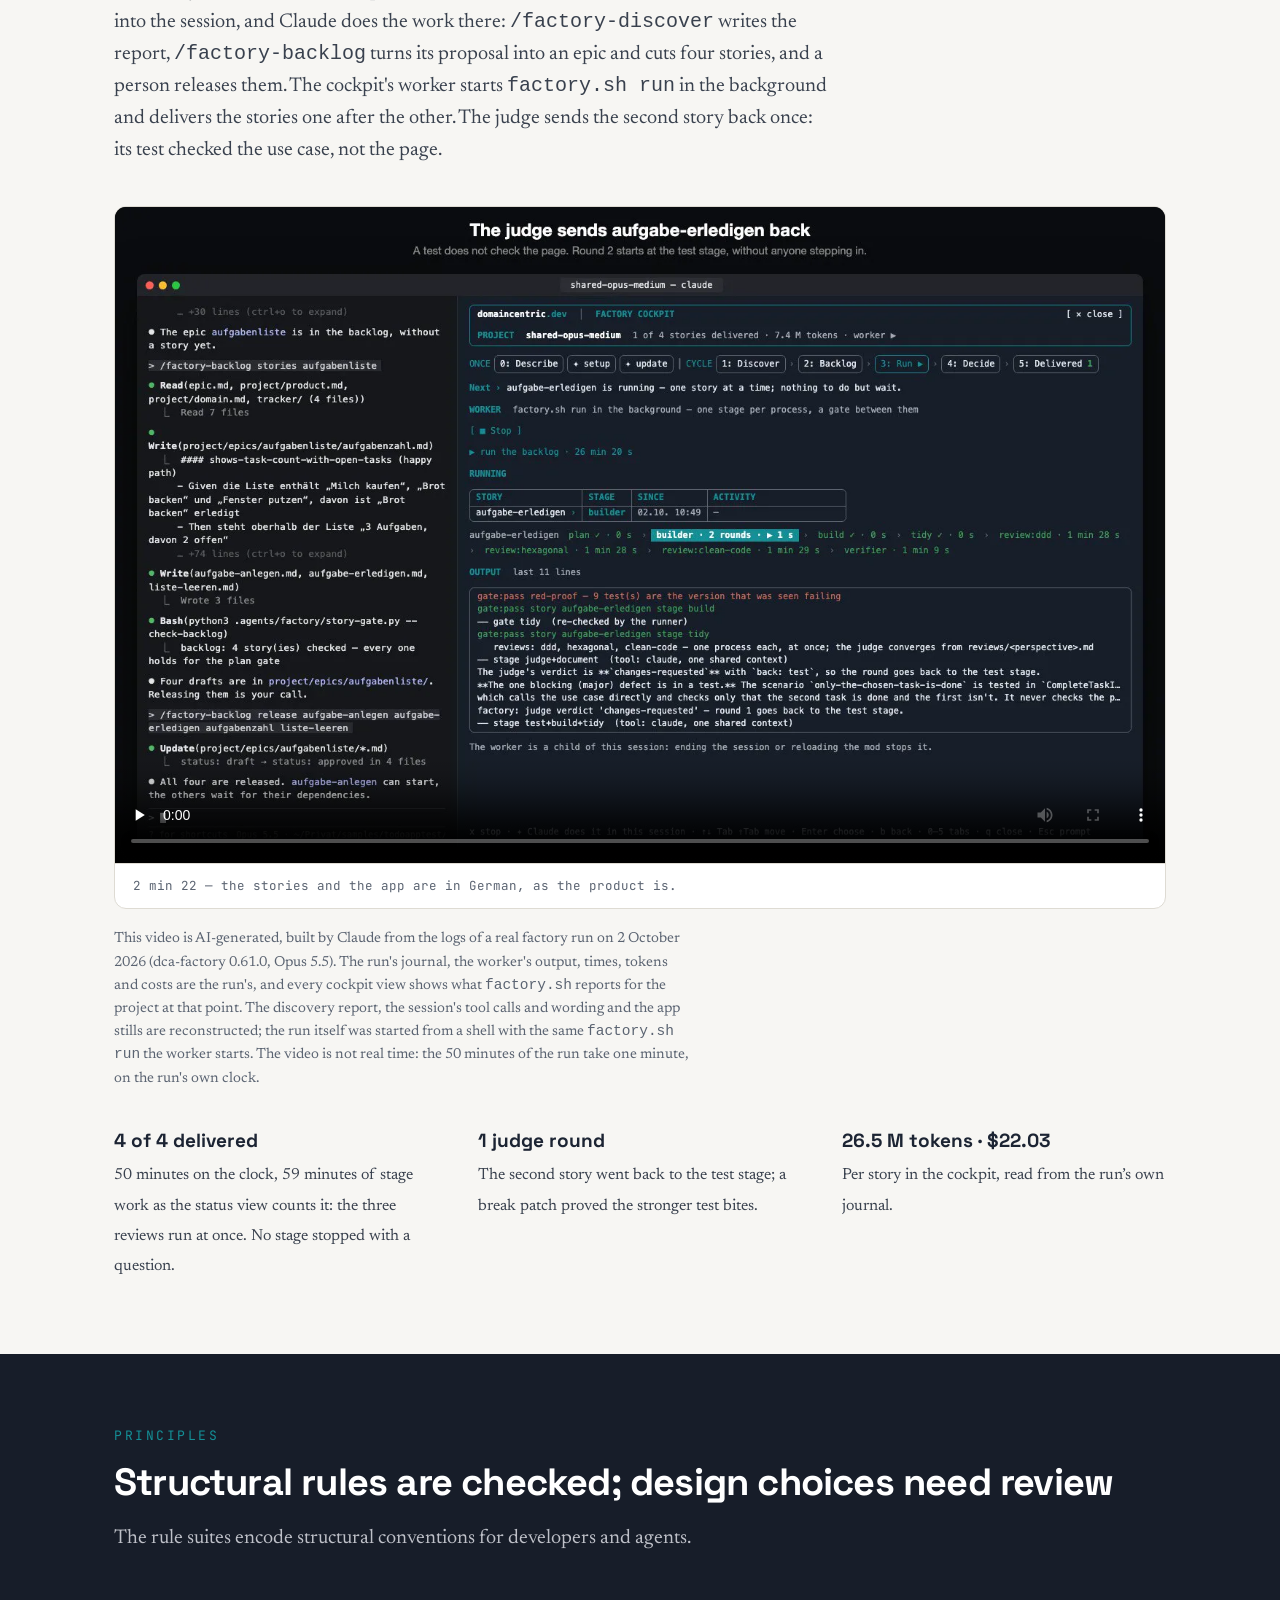
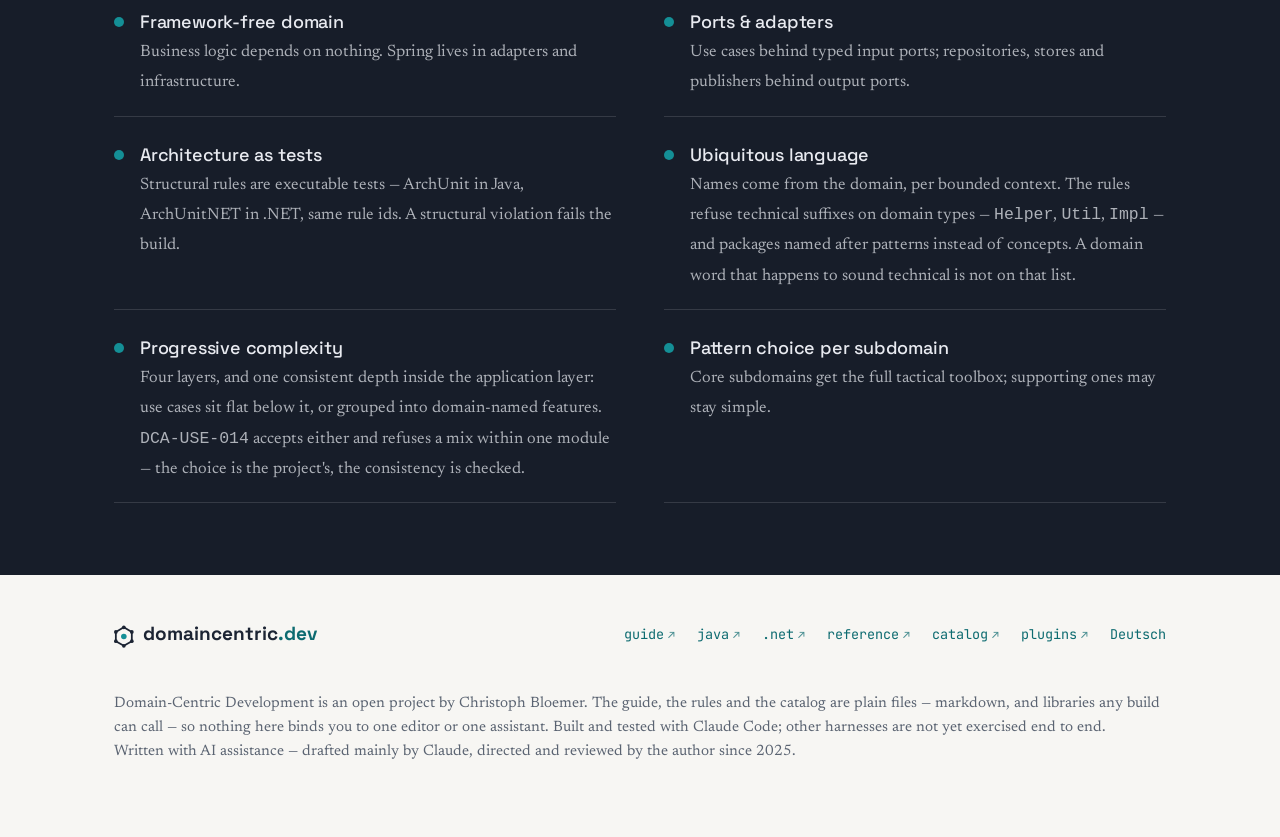
==== commit 7809d492: "feat: the factory example shows the whole cycle in the cockpit The #factory-run section replays the " ====
--- a/index.html
+++ b/index.html
@@ -652,7 +652,7 @@
           not show that a test ran. They also check the architecture suite and documentation claims
           against the repository. Three rounds without convergence require human review, and a story
           with a page waits for a person's acceptance before it counts as delivered.</p>
-          <p style="margin-top:10px"><a href="#factory-run">watch one run, from the backlog to the app</a></p>
+          <p style="margin-top:10px"><a href="#factory-run">watch one cycle in the cockpit, from the first topic to the app</a></p>
         </div>
       </li>
       <li>
@@ -814,32 +814,37 @@
 <section id="factory-run" class="teaser">
   <div class="wrap">
     <p class="kicker">Example</p>
-    <h2>One factory run, replayed</h2>
-    <p class="section-lede">Four stories of a small task list, from the backlog to the running app, in one
-    Claude Code session. <code>/factory-backlog</code> writes the stories and a person releases them,
-    <code>/factory-run</code> delivers them one after the other, and a second session reads the status
-    while the run goes on. The judge sends the third story back once: its browser test checked the
-    wording of the task count, not that it stands above the list.</p>
+    <h2>One factory cycle, steered from the cockpit</h2>
+    <p class="section-lede">A small task list, from the first topic to the running app, steered from
+    <code>dca-factory-cockpit</code>: an optional plugin for Claude Code that shows the cycle beside the
+    session. It reads only what <code>factory.sh</code> prints as JSON. A button marked ✦ sends its command
+    into the session, and Claude does the work there: <code>/factory-discover</code> writes the report,
+    <code>/factory-backlog</code> turns its proposal into an epic and cuts four stories, and a person
+    releases them. The cockpit's worker starts <code>factory.sh run</code> in the background and delivers
+    the stories one after the other. The judge sends the second story back once: its test checked the use
+    case, not the page.</p>
 
     <figure class="shot">
       <video controls preload="none" playsinline width="1440" height="900"
-             poster="assets/factory-run-demo-en-poster.webp"
-             aria-label="Replay of a Claude Code session: four stories written, released, delivered by the factory with one judge round, the status from a second session, the finished app and the final status">
-        <source src="assets/factory-run-demo-en.mp4" type="video/mp4">
+             poster="assets/factory-cockpit-demo-en-poster.webp"
+             aria-label="Replay of a Claude Code session with the factory cockpit beside it: a discovery report, an epic, four stories suggested and released, the worker delivering them with one judge round, the delivered stories with time, tokens and cost, and the finished app">
+        <source src="assets/factory-cockpit-demo-en.mp4" type="video/mp4">
       </video>
-      <figcaption>2&nbsp;min&nbsp;33 &mdash; the stories and the app are in German, as the product is.</figcaption>
+      <figcaption>2&nbsp;min&nbsp;22 &mdash; the stories and the app are in German, as the product is.</figcaption>
     </figure>
     <p class="ai-note">This video is AI-generated, built by Claude from the logs of a real factory run on
-    30&nbsp;September 2026 (dca-factory 0.51.6, Opus 5.5). Tool calls, gate output, times, tokens and
-    costs are the run&rsquo;s; the prompts and the session&rsquo;s own wording are reconstructed, and the
-    run itself was started from a shell. The video is not real time: its two and a half minutes stand for the
-    42 minutes the run took, and the clock above the terminal shows the run&rsquo;s own time.</p>
+    2&nbsp;October 2026 (dca-factory 0.61.0, Opus 5.5). The run's journal, the worker's output, times, tokens
+    and costs are the run's, and every cockpit view shows what <code>factory.sh</code> reports for the
+    project at that point. The discovery report, the session's tool calls and wording and the app stills
+    are reconstructed; the run itself was started from a shell with the same <code>factory.sh run</code>
+    the worker starts. The video is not real time: the 50 minutes of the run take one minute, on the
+    run's own clock.</p>
 
     <ul class="facts">
-      <li><b>4 of 4 delivered</b><span>42 minutes on the clock, 39 of them stage work as the status view counts it. No stage stopped with a question.</span></li>
-      <li><b>1 judge round</b><span>The third story went back to the test stage; a break patch proved the
+      <li><b>4 of 4 delivered</b><span>50 minutes on the clock, 59 minutes of stage work as the status view counts it: the three reviews run at once. No stage stopped with a question.</span></li>
+      <li><b>1 judge round</b><span>The second story went back to the test stage; a break patch proved the
       stronger test bites.</span></li>
-      <li><b>20.8&nbsp;M tokens · $13.98</b><span>Per story in the status view, read from the run&rsquo;s own
+      <li><b>26.5&nbsp;M tokens · $22.03</b><span>Per story in the cockpit, read from the run&rsquo;s own
       journal.</span></li>
     </ul>
   </div>
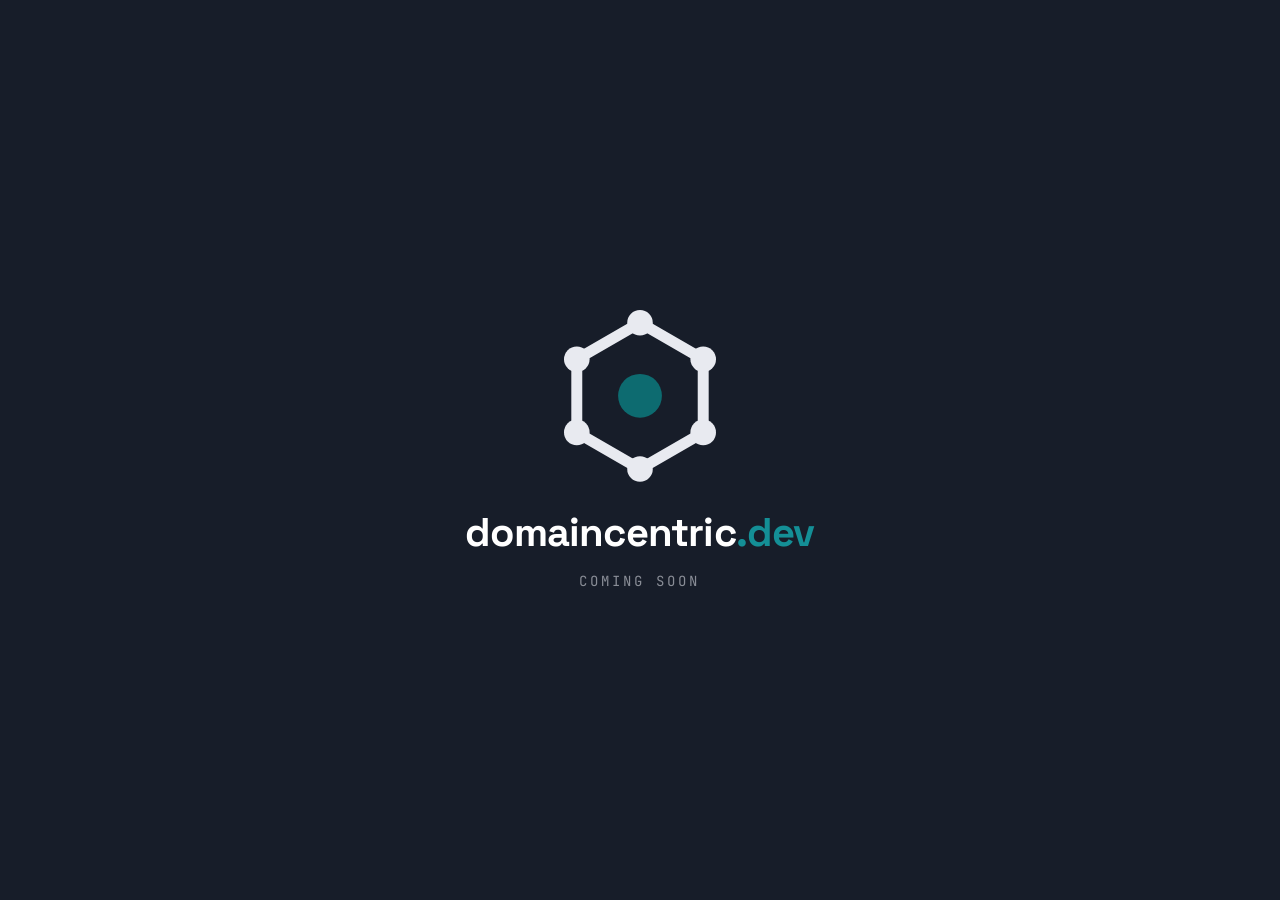
==== commit e9796b86: "chore: this repository becomes the Pages repository for domaincentric.dev Merge the placeholder's hi" ====
--- a/index.html
+++ b/index.html
@@ -4,959 +4,46 @@
 <meta charset="utf-8">
 <meta name="viewport" content="width=device-width, initial-scale=1">
 <title>Domain-Centric Development</title>
-<meta name="description" content="Domain-Centric Architecture: a practical synthesis of Domain-Driven Design, Hexagonal Architecture and Clean Architecture — a compact guide, marker and rule libraries for Java and .NET, two reference implementations, and a machine-readable knowledge catalog for AI-assisted development.">
+<meta name="description" content="Domain-Centric Development — coming soon.">
 <link rel="icon" type="image/svg+xml" href="favicon.svg">
-<link rel="canonical" href="https://domaincentric.dev/">
-<link rel="alternate" hreflang="en" href="https://domaincentric.dev/">
-<link rel="alternate" hreflang="de" href="https://domaincentric.dev/de/">
-<link rel="alternate" hreflang="x-default" href="https://domaincentric.dev/">
-<meta property="og:type" content="website">
-<meta property="og:site_name" content="Domain-Centric Development">
-<meta property="og:url" content="https://domaincentric.dev/">
-<meta property="og:title" content="Domain-Centric Development — the domain at the center">
-<meta property="og:description" content="A practical synthesis of Domain-Driven Design, Hexagonal and Clean Architecture: a compact guide, marker and rule libraries for Java and .NET, two reference implementations, and a machine-readable knowledge catalog.">
-<meta property="og:image" content="https://domaincentric.dev/assets/og-image.png">
-<meta property="og:image:width" content="1200">
-<meta property="og:image:height" content="630">
-<meta property="og:image:alt" content="The Domain-Centric mark: one bounded context with adapters on its boundary and the domain at the core">
-<meta name="twitter:card" content="summary_large_image">
 <link rel="preconnect" href="https://fonts.googleapis.com">
 <link rel="preconnect" href="https://fonts.gstatic.com" crossorigin>
-<link rel="stylesheet" href="https://fonts.googleapis.com/css2?family=Space+Grotesk:wght@400;500;700&family=Newsreader:opsz,wght@6..72,400;6..72,500&family=JetBrains+Mono:wght@400;500&display=swap">
+<link rel="stylesheet" href="https://fonts.googleapis.com/css2?family=Space+Grotesk:wght@500;700&family=JetBrains+Mono:wght@400&display=swap">
 <style>
-  :root {
-    --ink: #1c2433;
-    --deep: #171d29;
-    --paper: #f7f6f3;
-    --mist: #e8eaf0;
-    --teal: #148f96;
-    --teal-dark: #0d6b70;
-    --muted: #5b6472;
-    --line: #dedbd3;
-    --display: 'Space Grotesk', 'Avenir Next', 'Trebuchet MS', sans-serif;
-    --body: 'Newsreader', Georgia, 'Times New Roman', serif;
-    --mono: 'JetBrains Mono', 'SF Mono', Menlo, monospace;
+  * { margin: 0; padding: 0; box-sizing: border-box; }
+  html, body { height: 100%; }
+  body {
+    background: #171d29;
+    color: #e8eaf0;
+    font-family: 'Space Grotesk', 'Avenir Next', 'Trebuchet MS', sans-serif;
+    display: flex;
+    align-items: center;
+    justify-content: center;
+    text-align: center;
+    padding: 24px;
   }
-  * { margin: 0; padding: 0; box-sizing: border-box; }
-  html { scroll-behavior: smooth; }
-  body { background: var(--paper); color: var(--ink); font-family: var(--body); font-size: 19px; line-height: 1.6; }
-  a { color: var(--teal-dark); }
-  a:hover { color: var(--teal); }
-  a:focus-visible, button:focus-visible { outline: 3px solid var(--teal); outline-offset: 3px; border-radius: 2px; }
-  .wrap { max-width: 1100px; margin: 0 auto; padding: 0 24px; }
-
-  /* ---------- header ---------- */
-  .hero { background: var(--deep); color: var(--mist); }
-  .topbar { position: sticky; top: 0; z-index: 50; background: var(--deep); color: var(--mist); border-bottom: 1px solid rgba(232,234,240,0.08); }
-  .nav { display: flex; align-items: center; justify-content: space-between; padding: 14px 0; }
-  section[id], header[id] { scroll-margin-top: 72px; }
-  .nav .brand { display: flex; align-items: center; gap: 1ex; font-family: var(--display); font-weight: 700; font-size: 19px; color: var(--mist); text-decoration: none; letter-spacing: -0.3px; }
-  .nav .brand .tld { color: var(--teal); }
-  .nav a.gh { font-family: var(--mono); font-size: 14px; color: var(--mist); text-decoration: none; border: 1px solid rgba(232,234,240,0.35); padding: 7px 14px; border-radius: 6px; }
-  .nav a.lang { font-family: var(--mono); font-size: 13px; letter-spacing: 0.4px; color: rgba(232,234,240,0.72); text-decoration: none; margin-left: 16px; }
-  .nav a.lang:hover { color: var(--teal); }
-  .nav a.gh:hover { border-color: var(--teal); color: var(--teal); }
-  .nav .sections { display: flex; gap: 20px; margin-left: auto; margin-right: 22px; }
-  .nav .sections a { font-family: var(--mono); font-size: 13px; letter-spacing: 0.4px; color: rgba(232,234,240,0.72); text-decoration: none; }
-  .nav .sections a:hover { color: var(--teal); }
-
-  .hero-grid { display: grid; grid-template-columns: 5.2fr 6.8fr; gap: 40px; align-items: center; padding: 64px 0 88px; }
-  .eyebrow { font-family: var(--mono); font-size: 13px; letter-spacing: 2.5px; text-transform: uppercase; color: var(--teal); margin-bottom: 22px; }
-  h1 { font-family: var(--display); font-weight: 700; font-size: clamp(38px, 5vw, 58px); line-height: 1.06; letter-spacing: -1.5px; color: #ffffff; }
-  h1 .accent { color: var(--teal); }
-  .ai { color: var(--teal); position: relative; }
-  .ai::after { content: ""; position: absolute; left: 0; right: 0; bottom: 0.08em; border-bottom: 0.06em solid currentColor; opacity: 0.55; }
-  .hero p.lede { margin-top: 26px; font-size: 21px; line-height: 1.55; color: rgba(232,234,240,0.82); max-width: 34em; }
-  .hero p.gain { margin-top: 18px; font-size: 17px; line-height: 1.55; color: rgba(232,234,240,0.7); max-width: 38em; }
-  .hero p.gain span { font-family: var(--mono); font-size: 12.5px; letter-spacing: 2px; text-transform: uppercase; color: var(--teal); margin-right: 10px; }
-  .cta-row { margin-top: 36px; display: flex; gap: 14px; flex-wrap: wrap; }
-  /* in the hero the break is deliberate: the one action on its own line, the two places to read
-     beneath it. An empty item that fills the row does the breaking; the buttons keep their own width. */
-  .cta-break { flex-basis: 100%; height: 0; }
-  .btn { font-family: var(--display); font-weight: 500; font-size: 16px; text-decoration: none; padding: 13px 22px; border-radius: 8px; display: inline-block; }
-  .btn.primary { background: var(--teal-dark); color: #ffffff; }   /* 6.26:1 on white text */
-  .btn.primary:hover { background: #0b5b60; color: #ffffff; }      /* 7.84:1 */
-  .btn.ghost { color: var(--mist); border: 1px solid rgba(232,234,240,0.35); }
-  .btn.ghost:hover { border-color: var(--teal); color: var(--teal); }
-  /* Every link that leaves domaincentric.dev says so. An arrow costs one character and
-     removes the surprise of landing in a markdown file with no way back. */
-  a.ext::after { content: "\2197"; font-size: 0.85em; margin-left: 0.35em; vertical-align: baseline; opacity: 0.75; }
-
-  /* ---------- teasers that stay on the page ---------- */
-  .teaser { border-top: 1px solid var(--line); }
-  .teaser .cta-row { margin-top: 36px; }
-  .shot { margin-top: 40px; border: 1px solid var(--line); border-radius: 12px; overflow: hidden; background: #ffffff; }
-  .shot img { display: block; width: 100%; height: auto; }
-  .shot video { display: block; width: 100%; height: auto; background: #0b0c0f; }
-  .ai-note { margin-top: 18px; font-size: 14.5px; color: var(--muted); max-width: 72ch; }
-  .shot figcaption { font-family: var(--mono); font-size: 12.5px; color: var(--muted); padding: 12px 18px; border-top: 1px solid var(--line); }
-  .facts { margin-top: 36px; display: grid; grid-template-columns: repeat(3, minmax(0, 1fr)); gap: 24px 40px; list-style: none; }
-  .facts b { font-family: var(--display); font-size: 19px; display: block; margin-bottom: 4px; }
-  /* two implementations, one at a time — the tabs carry what the ghost link could not */
-  .tabs { margin-top: 40px; }
-  /* the rule under the row belongs to the row, not to the tablist: the switch sits beside the tabs
-     without being owned by them, which a tablist may not do */
-  .tabrow { display: flex; flex-wrap: wrap; row-gap: 6px; align-items: flex-end; border-bottom: 1px solid var(--line); }
-  .tablist { display: flex; gap: 6px; }
-  .tablist button { font-family: var(--display); font-weight: 500; font-size: 16px; color: var(--muted);
-    background: none; border: 0; border-bottom: 2px solid transparent; padding: 12px 18px; cursor: pointer; margin-bottom: -1px; }
-  .tablist button:hover { color: var(--ink); }
-  .tablist button[aria-selected="true"] { color: var(--teal-dark); border-bottom-color: var(--teal-dark); }
-  .tablist button:focus-visible { outline: 2px solid var(--teal-dark); outline-offset: 2px; border-radius: 4px 4px 0 0; }
-  .tabpanel { padding-top: 8px; }
-  .tabpanel .shot { margin-top: 26px; }
-  /* Desktop- und Handy-Aufnahme: der Breakpoint setzt den Startzustand, der Schalter überstimmt ihn */
-  /* The switch belongs to the tab row: pushed to its right end, sitting on the rule the tabs sit on,
-     its own border continuing that line. On a narrow screen the row wraps and it takes a line below,
-     which is the same control either way. */
-  .viewswitch { display: none; margin-left: auto; align-self: flex-end; margin-bottom: -1px;
-    gap: 4px; padding: 3px; border: 1px solid var(--line); border-radius: 8px 8px 0 0; background: #ffffff; }
-  .js .viewswitch { display: inline-flex; }
-  /* The stack names alone carry the distinction once the row gets tight: spelling out the frameworks
-     pushed each tab onto a line of its own and left the switch stranded on a third. Measured — with
-     the long labels the row breaks at 580 px and is down to 14 px of air at 590, so the short ones
-     start well above that rather than at the first width where it visibly fails. */
-  @media (max-width: 660px) {
-    .tab-sub { display: none; }
-    .tablist button { padding: 12px 14px; }
-    .viewswitch button { padding: 6px 11px; }
-  }
-  .viewswitch button { font-family: var(--display); font-size: 14px; font-weight: 500; color: var(--muted);
-    background: none; border: 0; border-radius: 5px; padding: 6px 14px; cursor: pointer; }
-  .viewswitch button:hover { color: var(--ink); }
-  .viewswitch button[aria-pressed="true"] { background: var(--mist); color: var(--teal-dark); }
-  .viewswitch button:focus-visible { outline: 2px solid var(--teal-dark); outline-offset: 2px; }
-  .shot--phone { display: none; }
-  .shot--phone img { max-width: 360px; margin: 0 auto; }
-  @media (max-width: 700px) {
-    .shot--desktop { display: none; }
-    .shot--phone { display: block; }
-  }
-  /* die Wahl des Lesers schlägt den Breakpoint — höhere Spezifität, unabhängig von der Media Query */
-  [data-view="desktop"] .shot--desktop { display: block; }
-  [data-view="desktop"] .shot--phone { display: none; }
-  [data-view="phone"] .shot--phone { display: block; }
-  [data-view="phone"] .shot--desktop { display: none; }
-
-  /* without JavaScript both panels stay readable, each behind its own heading */
-  .tabpanel > h3 { font-family: var(--display); font-weight: 700; font-size: 20px; margin-top: 26px; }
-  .js .tabpanel > h3 { position: absolute; width: 1px; height: 1px; overflow: hidden; clip: rect(0 0 0 0); white-space: nowrap; }
-
-  .facts span { font-size: 16px; color: #39414e; }
-  @media (max-width: 860px) { .facts { grid-template-columns: 1fr; } }
-
-
-  /* the mark as a living context map */
-  .figure { text-align: center; }
-  .figure svg { width: min(100%, 700px); height: auto; overflow: visible; }
-  /* the field may bleed past the text column — but only where there is room beside it,
-     otherwise the overhang widens the page and the whole document scrolls sideways */
-  @media (min-width: 1180px) {
-    .figure { margin-right: calc(-1 * min(4vw, 70px)); }
-  }
-  .figure .caption { font-family: var(--mono); font-size: 12.5px; color: rgba(232,234,240,0.55); margin-top: -6px; }
-  /* labels knock out the lines behind them, the way annotation does on a drawing */
-  .node-label { paint-order: stroke; stroke: var(--deep); stroke-width: 3px; stroke-linejoin: round; }
-  .node-label { font-family: var(--mono); font-size: 7.5px; fill: rgba(232,234,240,0.75); }
-  .leader { fill: none; stroke: rgba(232,234,240,0.4); stroke-width: 0.7; }
-  /* the leader lies over the boundary: a knock-out in the ground colour cuts the boundary where it crosses */
-  .leader-knockout { fill: none; stroke: var(--deep); stroke-width: 1.6; }
-  /* The drawing is annotated in order: the boundary stands, the ports appear clockwise from the
-     top, each label follows its port, and last the leader draws itself from the core outwards
-     and names it. Without motion everything stands at once. */
-  @media (prefers-reduced-motion: no-preference) {
-    .node, .node-label { opacity: 0; animation: appear 0.4s ease-out forwards; }
-    .node:nth-of-type(1) { animation-delay: 0.30s; } .node-label:nth-of-type(1) { animation-delay: 0.42s; }
-    .node:nth-of-type(2) { animation-delay: 0.44s; } .node-label:nth-of-type(2) { animation-delay: 0.56s; }
-    .node:nth-of-type(3) { animation-delay: 0.58s; } .node-label:nth-of-type(3) { animation-delay: 0.70s; }
-    .node:nth-of-type(4) { animation-delay: 0.72s; } .node-label:nth-of-type(4) { animation-delay: 0.84s; }
-    .node:nth-of-type(5) { animation-delay: 0.86s; } .node-label:nth-of-type(5) { animation-delay: 0.98s; }
-    .node:nth-of-type(6) { animation-delay: 1.00s; } .node-label:nth-of-type(6) { animation-delay: 1.12s; }
-    .node-label { animation-name: appear-label; }
-    .node-label.core-name { animation-delay: 2.85s; }
-    .leader, .leader-knockout { stroke-dasharray: 60; stroke-dashoffset: 60; animation: draw 0.4s ease-out 2.4s forwards; }
-    @keyframes appear { to { opacity: 1; } }
-    @keyframes appear-label { to { opacity: 0.9; } }
-    @keyframes draw { to { stroke-dashoffset: 0; } }
-  }
-
-  /* ---------- dependency rule strip ---------- */
-  .rule { border-bottom: 1px solid var(--line); }
-  .rule .wrap { display: flex; align-items: baseline; gap: 28px; padding: 34px 24px; flex-wrap: wrap; }
-  .rule .chain { font-family: var(--display); font-weight: 500; font-size: 19px; letter-spacing: -0.2px; white-space: nowrap; }
-  .rule .chain .arrow { color: var(--teal); padding: 0 6px; }
-  .rule .chain .domain { color: var(--teal-dark); font-weight: 700; }
-  .rule p { font-size: 17px; color: var(--muted); max-width: 34em; }
-
-  /* the one concrete thing, before any more explanation */
-  .example .wrap { display: grid; grid-template-columns: repeat(3, minmax(0, 1fr)); gap: 0; border: 1px solid var(--line); border-radius: 12px; overflow: hidden; background: #ffffff; margin-top: 8px; padding: 0; }
-  .example .step { padding: 24px 26px; border-right: 1px solid var(--line); }
-  .example .step:last-child { border-right: 0; }
-  .example .step > b { font-family: var(--mono); font-size: 12px; letter-spacing: 1.5px; text-transform: uppercase; color: var(--teal-dark); display: block; margin-bottom: 12px; }
-  .example pre b { font-weight: 500; }
-  .example pre { font-family: var(--mono); font-size: 13px; line-height: 1.7; white-space: pre-wrap; overflow-wrap: anywhere; color: var(--ink); }
-  .example .bad { color: #a33a2a; }
-  .example .good { color: var(--teal-dark); }
-  .example p { font-size: 16px; color: var(--muted); margin-top: 12px; }
-  .example .outer { padding: 0 24px; max-width: 1100px; margin: 0 auto; }
-
-  /* ---------- sections ---------- */
-  section { padding: 72px 0; }
-  .kicker { font-family: var(--mono); font-size: 13px; letter-spacing: 2.5px; text-transform: uppercase; color: var(--teal-dark); margin-bottom: 14px; }
-  h2 { font-family: var(--display); font-weight: 700; font-size: clamp(28px, 3.4vw, 38px); letter-spacing: -0.8px; line-height: 1.15; margin-bottom: 18px; }
-  .section-lede { font-size: 20px; max-width: 36em; color: #39414e; }
-
-  /* artifact cards */
-  .cards { margin-top: 44px; display: grid; grid-template-columns: repeat(2, minmax(0, 1fr)); gap: 20px; }
-  .card { background: #ffffff; border: 1px solid var(--line); border-radius: 12px; padding: 28px 28px 24px; display: flex; flex-direction: column; gap: 10px; }
-  .card .tag { font-family: var(--mono); font-size: 12px; letter-spacing: 1.5px; text-transform: uppercase; color: var(--teal-dark); flex-grow: 0; }
-  .card h3 { font-family: var(--display); font-weight: 700; font-size: 22px; letter-spacing: -0.4px; }
-  .card p { font-size: 17px; color: #39414e; flex-grow: 1; }
-  .card a.more { font-family: var(--display); font-size: 15.5px; font-weight: 500; text-decoration: none; }
-  .card a.more::after { content: " \2192"; }
-  /* the outgoing arrow wins over the card's own: a link that leaves the site says so everywhere */
-  .card a.more.ext::after { content: " \2197"; }
-  .card a.more + a.more { margin-top: 4px; }
-  .card code { font-family: var(--mono); font-size: 0.84em; background: var(--mist); padding: 1px 5px; border-radius: 4px; overflow-wrap: anywhere; }
-  .card a.more, .card p { overflow-wrap: anywhere; }
-  .card .soon { font-family: var(--display); font-size: 15.5px; font-weight: 500; color: var(--muted); }
-
-  /* why AI */
-  .with-ai { background: #ffffff; border-top: 1px solid var(--line); border-bottom: 1px solid var(--line); }
-  .with-ai .section-lede em { font-style: italic; color: var(--teal-dark); }
-  .steps { margin-top: 40px; list-style: none; display: grid; grid-template-columns: repeat(2, minmax(0, 1fr)); gap: 28px 48px; counter-reset: step; }
-  .steps li { display: flex; gap: 18px; }
-  .step-no { font-family: var(--mono); font-size: 13px; color: var(--teal); padding-top: 6px; }
-  .steps h3 { font-family: var(--display); font-weight: 700; font-size: 20px; letter-spacing: -0.3px; margin-bottom: 8px; }
-  .steps p { font-size: 17px; color: #39414e; }
-  .steps code { font-family: var(--mono); font-size: 0.84em; background: var(--mist); padding: 1px 5px; border-radius: 4px; }
-
-  /* principles */
-  .principles { background: var(--deep); color: var(--mist); }
-  .principles .kicker { color: var(--teal); }
-  .principles h2 { color: #ffffff; }
-  .plist { margin-top: 36px; display: grid; grid-template-columns: repeat(2, minmax(0, 1fr)); gap: 6px 48px; list-style: none; }
-  .plist li { display: flex; gap: 16px; padding: 18px 0; border-bottom: 1px solid rgba(232,234,240,0.14); }
-  .plist .dot { flex-shrink: 0; width: 10px; height: 10px; border-radius: 50%; background: var(--teal); margin-top: 9px; }
-  .plist b { font-family: var(--display); font-weight: 500; display: block; font-size: 18px; letter-spacing: -0.2px; }
-  .plist span { font-size: 16.5px; color: rgba(232,234,240,0.72); }
-
-  /* start small: the command plate and the evidence limits */
-  .start { background: #ffffff; border-top: 1px solid var(--line); }
-  .plate { margin-top: 36px; background: var(--deep); color: var(--mist); border-radius: 12px; padding: 24px 26px; overflow-x: auto; }
-  .plate pre { font-family: var(--mono); font-size: 14px; line-height: 1.85; white-space: pre; }
-  .plate .c { color: rgba(232,234,240,0.5); }
-  .plate .t { color: var(--teal); }
-  .limits { margin-top: 36px; border-left: 3px solid var(--teal); padding: 4px 0 4px 22px; }
-  .limits h3 { font-family: var(--display); font-weight: 700; font-size: 20px; letter-spacing: -0.3px; margin-bottom: 10px; }
-  .limits p { font-size: 17px; color: #39414e; max-width: 40em; }
-  .limits p + p { margin-top: 10px; }
-
-
-  /* footer */
-  footer { padding: 44px 0 56px; }
-  footer .wrap { display: flex; justify-content: space-between; gap: 24px; flex-wrap: wrap; align-items: center; }
-  /* the lockup: the mark's node distance and the gap are both one x-height of the wordmark.
-     The drawing fills the viewBox, so 1ex of gap is 1ex of visible air; the small shift centres
-     the mark on a wordmark that is all lowercase and has no descenders. */
-  .nav .brand svg, footer .fbrand svg { width: 2.132ex; height: 2.402ex; overflow: visible; transform: translateY(0.16ex); }
-  footer .fbrand { display: flex; align-items: center; gap: 1ex; font-family: var(--display); font-weight: 700; }
-  footer .fbrand .tld { color: var(--teal-dark); }
-  footer nav { display: flex; gap: 22px; flex-wrap: wrap; }
-  footer nav a { font-family: var(--mono); font-size: 13.5px; text-decoration: none; }
-  footer .note { width: 100%; margin-top: 18px; font-size: 15px; color: var(--muted); }
-
-  @media (max-width: 960px) { .nav .sections { display: none; } .nav a.gh { margin-left: auto; } }
-  @media (max-width: 380px) { .nav .brand { font-size: 15px; } .nav a.gh { font-size: 12.5px; padding: 6px 9px; margin-left: 12px; } .nav a.lang { margin-left: 10px; } }
-  @media (max-width: 860px) {
-    .rule .chain { white-space: normal; font-size: 17px; }
-    .hero-grid { grid-template-columns: 1fr; padding: 24px 0 64px; gap: 12px; }
-    /* on a phone the drawing sits between the claim and the text: eyebrow, headline, mark, then the lede */
-    .hero-grid > div:first-child { display: contents; }
-    .hero .eyebrow { order: 1; } .hero h1 { order: 2; }
-    .figure { order: 3; margin: 0 0 -36px; }
-    .hero p.lede { order: 4; } .hero p.gain { order: 5; } .hero .cta-row { order: 6; }
-    .figure svg { width: min(72vw, 300px); }
-    .figure .caption { display: none; }
-    .example .wrap { grid-template-columns: 1fr; }
-    .example .step { border-right: 0; border-bottom: 1px solid var(--line); }
-    .example .step:last-child { border-bottom: 0; }
-    .cards, .plist, .steps { grid-template-columns: 1fr; }
-    section { padding: 56px 0; }
-  }
+  /* the lockup: the wordmark sits one of its own x-heights below the mark, whose box is the drawing */
+  .mark { width: min(30vw, 152px); height: auto; overflow: visible; }
+  h1 { margin-top: 0.52em; font-size: clamp(26px, 5vw, 40px); font-weight: 700; letter-spacing: -0.8px; color: #ffffff; }
+  h1 .tld { color: #148f96; }
+  p { margin-top: 14px; font-family: 'JetBrains Mono', 'SF Mono', Menlo, monospace; font-size: 14px; letter-spacing: 3px; text-transform: uppercase; color: rgba(232,234,240,0.55); }
 </style>
 </head>
 <body>
-
-<div class="topbar">
-  <div class="wrap">
-    <nav class="nav" aria-label="Main">
-      <a class="brand" href="/">
-        <svg viewBox="17.4 12 85.2 96" fill="none" aria-hidden="true">
-          <polygon points="60,20 94.6,40 94.6,80 60,100 25.4,80 25.4,40" stroke="#e8eaf0" stroke-width="7" stroke-linejoin="round"/>
-          <circle cx="60" cy="20" r="8" fill="#e8eaf0"/><circle cx="94.6" cy="40" r="8" fill="#e8eaf0"/>
-          <circle cx="94.6" cy="80" r="8" fill="#e8eaf0"/><circle cx="60" cy="100" r="8" fill="#e8eaf0"/>
-          <circle cx="25.4" cy="80" r="8" fill="#e8eaf0"/><circle cx="25.4" cy="40" r="8" fill="#e8eaf0"/>
-          <circle cx="60" cy="60" r="12" fill="#148f96"/>
-        </svg>
-        <span class="wordmark">domaincentric<span class="tld">.dev</span></span>
-      </a>
-      <span class="sections">
-        <a href="#guide">Guide</a>
-        <a href="#sample">Sample</a>
-        <a href="#artifacts">Artifacts</a>
-        <a href="#with-ai">AI tooling</a>
-        <a href="#start">Getting started</a>
-        <a href="#factory">Factory</a>
-        <a href="#principles">Principles</a>
-      </span>
-      <a class="gh ext" href="https://github.com/domain-centric-development" rel="noopener">GitHub</a>
-      <a class="lang" href="de/" hreflang="de" lang="de" title="Diese Seite auf Deutsch">DE</a>
-    </nav>
-  </div>
-</div>
-
-<header class="hero">
-  <div class="wrap">
-
-    <div class="hero-grid">
-      <div>
-        <p class="eyebrow">Domain-Centric Development</p>
-        <h1>The dom<span class="ai" title="yes, it is in there">ai</span>n at the center.<br>Everything else <span class="accent">points inward</span>.</h1>
-        <p class="lede">Business rules end up in controllers, database entities and service classes —
-        scattered, partly duplicated, with no single source of truth. Domain-Centric Architecture (DCA) places business rules in the domain; web,
-        REST and persistence are adapters outside it. An architecture test fails the build when
-        technology reaches into the domain — in Java and .NET.</p>
-        <p class="gain"><span>What you get</span> a framework update does not reach the domain, the
-        build names the boundary that broke, and an agent is held to the same expectations as a colleague.</p>
-        <div class="cta-row">
-          <a class="btn primary" href="#start">Add architecture checks</a>
-          <span class="cta-break" aria-hidden="true"></span>
-          <a class="btn ghost" href="#guide">Read the guide</a>
-          <a class="btn ghost" href="#sample">Explore the sample</a>
-        </div>
-      </div>
-
-      <div class="figure">
-        <svg class="anim" viewBox="-56 -26.5 232 173" role="img" aria-label="The Domain-Centric mark read as one bounded context: adapters and ports on the hexagonal boundary, the domain model at the center, every dependency pointing inward — neighbouring contexts fading out towards the upper right, each with a domain core of its own">
-          <defs>
-            <radialGradient id="fade" gradientUnits="userSpaceOnUse" cx="60" cy="60" r="118">
-              <stop offset="0.28" stop-color="#ffffff" stop-opacity="1"/>
-              <stop offset="0.66" stop-color="#ffffff" stop-opacity="0.4"/>
-              <stop offset="1" stop-color="#ffffff" stop-opacity="0"/>
-            </radialGradient>
-            <mask id="neighbours-fade"><rect x="-60" y="-100" width="330" height="280" fill="url(#fade)"/></mask>
-          </defs>
-          <g mask="url(#neighbours-fade)">
-            <polygon points="94.6,-40 129.2,-20 129.2,20 94.6,40 60,20 60,-20" stroke="#e8eaf0" stroke-opacity="0.26" stroke-width="1.4" stroke-linejoin="round" fill="none"/>
-            <circle cx="94.6" cy="0" r="5" fill="#148f96" fill-opacity="0.45"/>
-            <polygon points="129.3,20 163.9,40 163.9,80 129.3,100 94.7,80 94.7,40" stroke="#e8eaf0" stroke-opacity="0.26" stroke-width="1.4" stroke-linejoin="round" fill="none"/>
-            <circle cx="129.3" cy="60" r="5" fill="#148f96" fill-opacity="0.45"/>
-            <polygon points="163.9,-40 198.5,-20 198.5,20 163.9,40 129.3,20 129.3,-20" stroke="#e8eaf0" stroke-opacity="0.26" stroke-width="1.4" stroke-linejoin="round" fill="none"/>
-            <circle cx="163.9" cy="0" r="5" fill="#148f96" fill-opacity="0.45"/>
-          </g>
-          <polygon class="boundary" points="60,20 94.6,40 94.6,80 60,100 25.4,80 25.4,40" stroke="#e8eaf0" stroke-width="5" stroke-linejoin="round" fill="none"/>
-          <circle class="node" cx="60" cy="20" r="6" fill="#e8eaf0"/>
-          <circle class="node" cx="94.6" cy="40" r="6" fill="#e8eaf0"/>
-          <circle class="node" cx="94.6" cy="80" r="6" fill="#e8eaf0"/>
-          <circle class="node" cx="60" cy="100" r="6" fill="#e8eaf0"/>
-          <circle class="node" cx="25.4" cy="80" r="6" fill="#e8eaf0"/>
-          <circle class="node" cx="25.4" cy="40" r="6" fill="#e8eaf0"/>
-          <circle class="core" cx="60" cy="60" r="12" fill="#148f96"/>
-          <text class="node-label" x="60" y="10" text-anchor="middle">web</text>
-          <text class="node-label" x="104" y="37" text-anchor="start">rest</text>
-          <text class="node-label" x="104" y="85" text-anchor="start">events</text>
-          <text class="node-label" x="60" y="113" text-anchor="middle">persistence</text>
-          <text class="node-label" x="16" y="85" text-anchor="end">mcp</text>
-          <text class="node-label" x="16" y="37" text-anchor="end">scheduler</text>
-          <!-- the core is named the way a drawing annotates: a fine leader line, the word set beside it -->
-          <polyline class="leader-knockout" points="54.5,52.5 30,16 16,16"/>
-          <polyline class="leader" points="54.5,52.5 30,16 16,16"/>
-          <text class="node-label core-name" x="13" y="18.4" text-anchor="end">domain</text>
-        </svg>
-        <p class="caption">the mark is the architecture: one bounded context — adapters on the boundary, the domain at the core, a call coming in and its answers going out; neighbor contexts each with a core of their own</p>
-      </div>
-    </div>
-  </div>
-</header>
-
-<div class="rule">
-  <div class="wrap">
-    <p class="chain">Infrastructure <span class="arrow">&rarr;</span> Adapters <span class="arrow">&rarr;</span> Application <span class="arrow">&rarr;</span> <span class="domain">Domain</span></p>
-    <p>One rule governs everything: dependencies point inward. The domain layer knows no framework,
-    no database, no protocol — and an ArchUnit test suite fails the build when anyone forgets. It
-    checks structure; whether the model is <em>right</em> stays a human question.</p>
-  </div>
-</div>
-
-<div class="example">
-  <div class="outer">
-    <div class="wrap">
-      <div class="step">
-        <b>1 · the mistake</b>
-<pre>package shop.checkout.<b>domain</b>;
-
-import shop.checkout
-  .<span class="bad">infrastructure.persistence</span>
-  .<span class="bad">OrderRow</span>;</pre>
-        <p>An entity reaches for the row it happens to be stored in. Nothing stops it, and a year later
-        the model cannot be changed without the database.</p>
-      </div>
-      <div class="step">
-        <b>2 · the rule that catches it</b>
-<pre><span class="good">DCA-LAY-002</span>
-Domain must not depend on
-Infrastructure
-
-selects  classes in *.domain..
-checks   no dependency on
-         *.infrastructure..</pre>
-        <p>A structural rule shared by Java and .NET. It runs in the build, so the mistake is
-        a red test rather than a review comment.</p>
-      </div>
-      <div class="step">
-        <b>3 · the boundary</b>
-<pre>checkout.application.shared
-  <span class="good">OrderRepository</span>   ← interface
-
-checkout.adapter.outgoing
-  .persistence
-  <span class="good">JpaOrderRepository</span></pre>
-        <p>The application states what it needs; the adapter implements it. The dependency now points inward,
-        and the same rule proves it stays that way.</p>
-      </div>
-    </div>
-  </div>
-</div>
-
-<section id="guide" class="teaser">
-  <div class="wrap">
-    <p class="kicker">The guide</p>
-    <h2>The decisions, before the code</h2>
-    <p class="section-lede">Every pattern here was decided once and written down once. The guide is the
-    place those decisions live — short enough to read in an afternoon, structured for looking up individual decisions later.</p>
-
-    <div class="cards">
-      <article class="card">
-        <p class="tag">architecture/</p>
-        <h3>The style itself</h3>
-        <p>The four layers and what lives in each · the use-case pattern · aggregates, value objects
-        and the two persistence-shaped ports · the rule catalog in prose · package templates and
-        progressive complexity · which way dependencies run · integration between contexts.</p>
-      </article>
-      <article class="card">
-        <p class="tag">topics/</p>
-        <h3>Where it meets a stack</h3>
-        <p>Enforcing the rules with ArchUnit · contexts as Spring Modulith modules · the same
-        architecture in C#/.NET · how it differs from Clean Architecture · deployment from modular
-        monolith to self-contained systems · teams and boundaries · end-user tests.</p>
-      </article>
-      <article class="card">
-        <p class="tag">process/</p>
-        <h3>How work is delivered</h3>
-        <p>One story from plan to documentation, with a gate between the stages — and the template for
-        recording an architectural decision so the next reader knows why, not just what.</p>
-      </article>
-      <article class="card">
-        <p class="tag">Reading path</p>
-        <h3>Three documents, in this order</h3>
-        <p><b>Elements</b> for the vocabulary, <b>Rules</b> for the constraints the build checks,
-        <b>Package structure</b> for where each file belongs. The rest is
-        lookup.</p>
-      </article>
-    </div>
-
-    <div class="cta-row">
-      <a class="btn primary ext" href="https://github.com/domain-centric-development/dca-guide" rel="noopener">Read the full guide on GitHub</a>
-    </div>
-  </div>
-</section>
-
-<section id="sample" class="teaser">
-  <div class="wrap">
-    <p class="kicker">The reference implementation</p>
-    <h2>A shop that runs, not a snippet</h2>
-    <p class="section-lede">Two working webshops demonstrate DCA, in Java and .NET, with the same routes,
-    markup and seed data. End-user tests check both implementations.</p>
-
-    <div class="tabs">
-      <div class="tabrow">
-        <div class="tablist" role="tablist" aria-label="Reference implementations">
-          <button type="button" role="tab" id="tab-java" aria-controls="panel-java" aria-selected="true">Java<span class="tab-sub"> · Spring Boot</span></button>
-          <button type="button" role="tab" id="tab-dotnet" aria-controls="panel-dotnet" aria-selected="false">.NET<span class="tab-sub"> · ASP.NET Core</span></button>
-        </div>
-        <div class="viewswitch" role="group" aria-label="Screenshot size">
-          <button type="button" data-view="desktop" aria-pressed="true">Desktop</button>
-          <button type="button" data-view="phone" aria-pressed="false">Mobile</button>
-        </div>
-      </div>
-
-      <div class="tabpanel" id="panel-java" role="tabpanel" aria-labelledby="tab-java" tabindex="0">
-        <h3>Java · Spring Boot</h3>
-        <figure class="shot shot--desktop">
-          <img src="assets/shop-java.webp" width="1800" height="1125"
-               alt="The Java shop on a desktop browser: the domaincentric.commerce home page with its hero and an orange JAVA ribbon in the corner">
-          <figcaption>docker compose up --build &mdash; localhost:8080. The ribbon says which stack is running.</figcaption>
-        </figure>
-        <figure class="shot shot--phone">
-          <img src="assets/shop-java-mobile.webp" width="589" height="1200" loading="lazy"
-               alt="The same Java shop on a phone: the logo on its own line, every link under it, the orange JAVA tag in the top-right corner">
-          <figcaption>The same page at 393&nbsp;px &mdash; links under the logo, the stack tag in the corner.</figcaption>
-        </figure>
-        <ul class="facts">
-          <li><b>Java 25 · Spring Boot 4</b><span>Spring Modulith for the module boundaries, the event
-          publication registry as the outbox.</span></li>
-          <li><b>8 bounded contexts</b><span>account, product, pricing, inventory, cart, checkout,
-          portal, backoffice — each with its own model.</span></li>
-          <li><b>Architecture checks in the build</b><span><code>./gradlew test-architecture</code>. A boundary violation fails the build with the rule id.</span></li>
-        </ul>
-        <div class="cta-row">
-          <a class="btn primary ext" href="https://github.com/domain-centric-development/dca-ecommerce-sample-java" rel="noopener">The Java shop on GitHub</a>
-        </div>
-      </div>
-
-      <div class="tabpanel" id="panel-dotnet" role="tabpanel" aria-labelledby="tab-dotnet" tabindex="0">
-        <h3>.NET · ASP.NET Core</h3>
-        <figure class="shot shot--desktop">
-          <img src="assets/shop-dotnet.webp" width="1800" height="1125" loading="lazy"
-               alt="The .NET shop on a desktop browser: the domaincentric.commerce home page with its hero and a violet .NET ribbon in the corner">
-          <figcaption>docker compose up --build &mdash; localhost:5080. The same page, down to the wording.</figcaption>
-        </figure>
-        <figure class="shot shot--phone">
-          <img src="assets/shop-dotnet-mobile.webp" width="589" height="1200" loading="lazy"
-               alt="The same .NET shop on a phone: the logo on its own line, every link under it, the violet .NET tag in the top-right corner">
-          <figcaption>The same page at 393&nbsp;px &mdash; links under the logo, the stack tag in the corner.</figcaption>
-        </figure>
-        <ul class="facts">
-          <li><b>ASP.NET Core</b><span>one project per bounded context, the boundaries carried by the
-          solution layout instead of a module system.</span></li>
-          <li><b>The same shop</b><span>same routes, same markup; two mirrored end-user suites covering the
-          same 22 scenarios, one per shop.</span></li>
-          <li><b>The same rule ids</b><span><code>dotnet test</code>, on ArchUnitNET. A finding means
-          the same thing in both stacks, plus six <code>DCA-NET</code> rules that only exist here.</span></li>
-        </ul>
-        <div class="cta-row">
-          <a class="btn primary ext" href="https://github.com/domain-centric-development/dca-ecommerce-sample-dotnet" rel="noopener">The .NET shop on GitHub</a>
-        </div>
-      </div>
-    </div>
-  </div>
-</section>
-
-<section id="artifacts">
-  <div class="wrap">
-    <p class="kicker">One architecture, six artifacts</p>
-    <h2>Everything describes the same system</h2>
-    <p class="section-lede">Guide, Building Blocks, two reference implementations, knowledge catalog and
-    tooling describe one system. The knowledge catalog is generated from the guide and the rules, so it
-    cannot drift from them; keeping the rest in step is maintenance work, not automation.</p>
-
-    <div class="cards">
-      <article class="card">
-        <p class="tag">Guide</p>
-        <h3>The compact guide</h3>
-        <p>The guide documents the architectural decisions for team members and agents: tactical DDD,
-        ports &amp; adapters, naming, package layout and the purpose of each rule.</p>
-        <a class="more ext" href="https://github.com/domain-centric-development/dca-guide" rel="noopener">dca-guide</a>
-      </article>
-      <article class="card">
-        <p class="tag">Building Blocks</p>
-        <h3>Markers and rules as libraries</h3>
-        <p>The libraries provide marker interfaces for DDD and hexagonal Building Blocks, plus architecture
-        checks for Java and .NET. The markers have no dependencies; frameworks appear only as presets.
-        The libraries are available on Maven Central and NuGet.</p>
-        <p>Already on <b>jMolecules</b>? Ten markers overlap. The rules resolve building blocks by
-        configured name, so pointing them at <code>org.jmolecules.ddd.types.*</code> puts the whole
-        catalog on an existing model without migrating a type.</p>
-        <a class="more ext" href="https://github.com/domain-centric-development/dca-java" rel="noopener">dca-java</a>
-        <a class="more ext" href="https://github.com/domain-centric-development/dca-dotnet" rel="noopener">dca-dotnet</a>
-      </article>
-      <article class="card">
-        <p class="tag">Reference implementation · Java</p>
-        <h3>A working webshop</h3>
-        <p>Java 25, Spring Boot 4, eight bounded contexts, full tactical patterns — and the rule catalog
-        that fails the build when a structural rule is broken.</p>
-        <a class="more ext" href="https://github.com/domain-centric-development/dca-ecommerce-sample-java" rel="noopener">dca-ecommerce-sample-java</a>
-      </article>
-      <article class="card">
-        <p class="tag">Reference implementation · .NET</p>
-        <h3>The same shop, built twice</h3>
-        <p>ASP.NET Core, one project per bounded context and the same Ubiquitous Language as
-        the Java sample. It exists to answer one question: does DCA transfer to C# without changing the architecture?</p>
-        <a class="more ext" href="https://github.com/domain-centric-development/dca-ecommerce-sample-dotnet" rel="noopener">dca-ecommerce-sample-dotnet</a>
-      </article>
-      <article class="card">
-        <p class="tag">Knowledge catalog</p>
-        <h3>Knowledge that travels, machine-readable</h3>
-        <p>The knowledge catalog combines the guide text, marker contracts and rules in one cross-linked graph
-        for agents to consult and cite. Over 500 typed nodes include rules, sections, templates,
-        pitfalls, decisions and recipes. The bundle is generated from its sources and is tool-agnostic.</p>
-        <a class="more ext" href="https://github.com/domain-centric-development/dca-knowledge-catalog" rel="noopener">dca-knowledge-catalog</a>
-      </article>
-      <article class="card">
-        <p class="tag">Tooling</p>
-        <h3>Three plugins distributed as plain skill folders</h3>
-        <p>The plugins package the method as skills. <code>dca-core</code> describes, creates and
-        reviews a project — from an empty directory with <code>/dca-new</code>, in an existing one with
-        <code>/dca-init</code>; <code>dca-factory</code> runs one story from plan to documentation with a
-        gate between stages, and a person accepts what there is to see before it counts;
-        <code>dca-craft</code> carries TDD, clean code, ADRs and the review perspectives without DCA
-        assumptions. Claude Code, Codex and OpenCode read the same skill folders.</p>
-        <a class="more ext" href="https://github.com/domain-centric-development/dca-marketplace" rel="noopener">dca-marketplace</a>
-      </article>
-    </div>
-  </div>
-</section>
-
-<section id="with-ai" class="with-ai">
-  <div class="wrap">
-    <p class="kicker">Why it is built this way</p>
-    <h2>Architecture an agent can be held to</h2>
-    <p class="section-lede">DCA is the architecture: a synthesis of Domain-Driven Design, Hexagonal Architecture
-    and Clean Architecture, and the rule suite checks that the code keeps to it. Domain-Centric
-    Development is how software is built with it, with AI support from dca-factory and the knowledge
-    catalog. Domain-Centric Development aims for a
-    deterministic result wherever a machine can check it: code structure and evidence that an
-    acceptance test failed before it passed. How repeatably an agent gets the domain right is
-    not measured yet.</p>
-
-    <ol class="steps">
-      <li>
-        <span class="step-no">01</span>
-        <div>
-          <h3>The rules are executable, and they have ids</h3>
-          <p>119 shared identifiers like <code>DCA-USE-009</code>, in a library for both stacks. Java
-          enforces 113 and marks 6 informational; .NET enforces 119 of its 125 — six are .NET-specific —
-          marks 5 informational and names the one that is not applicable, with the reason. A shared id means the same
-          intent; what it selects and checks is written down per platform rather than assumed
-          identical. The figures are the 0.5.0 catalog; the generated lists linked below are always
-          current.</p>
-          <p style="margin-top:10px"><a class="ext" href="https://github.com/domain-centric-development/dca-java/blob/main/RULES.md" rel="noopener">see what the rules check</a> · <a class="ext" href="https://github.com/domain-centric-development/dca-dotnet/blob/main/RULES.md" rel="noopener">compare Java and .NET coverage</a></p>
-        </div>
-      </li>
-      <li>
-        <span class="step-no">02</span>
-        <div>
-          <h3>The knowledge is machine-readable</h3>
-          <p>The catalog connects guide text, marker contracts and rules in a graph.
-          Agents can look up the relevant node and cite it in their work.</p>
-        </div>
-      </li>
-      <li>
-        <span class="step-no">03</span>
-        <div>
-          <h3>The pipeline decides, not the stage</h3>
-          <p>A story runs through plan, test, build, tidy, judge and document, with a file
-          handed over at each stage. Gate scripts require an end-user test per acceptance criterion
-          and read red-before-green evidence from the test runner’s report; an exit code alone does
-          not show that a test ran. They also check the architecture suite and documentation claims
-          against the repository. Three rounds without convergence require human review, and a story
-          with a page waits for a person's acceptance before it counts as delivered.</p>
-          <p style="margin-top:10px"><a href="#factory-run">watch one cycle in the cockpit, from the first topic to the app</a></p>
-        </div>
-      </li>
-      <li>
-        <span class="step-no">04</span>
-        <div>
-          <h3>Two webshops, as evidence and as the experiment field</h3>
-          <p>The same story was built once per stack, by an agent, on 10 September 2026. It surfaced two
-          divergences between the two results — and both were closed in a rule and in the catalog, not in the
-          shop code. That is what the pair is for: a difference between the implementations points at a gap in
-          the shared artifacts.</p>
-        </div>
-      </li>
-    </ol>
-  </div>
-</section>
-
-<section id="start" class="start">
-  <div class="wrap">
-    <p class="kicker">Start small</p>
-    <h2>One command, one architecture test</h2>
-    <p class="section-lede">Adopting DCA does not begin with a rewrite. It begins with one test that
-    fails when a dependency points the wrong way — in an existing project.</p>
-
-    <div class="plate">
-<pre><span class="c"># in Claude Code — the same skill folders work in Codex and OpenCode</span>
-/plugin marketplace add domain-centric-development/dca-marketplace
-/plugin install dca-core@dca-marketplace
-
-<span class="c"># on an existing Java or .NET project</span>
-<span class="t">/dca-init</span>        <span class="c"># adds the Building Blocks and one architecture test,
-                  # wired to the layout this project actually has</span>
-<span class="t">/dca-new</span>         <span class="c"># or, in an empty directory: a project from the stack's own generator</span>
-
-./gradlew test-architecture   <span class="c"># Java</span>
-dotnet test                   <span class="c"># .NET — the architecture project, Debug build</span></pre>
-    </div>
-
-    <ol class="steps">
-      <li>
-        <span class="step-no">01</span>
-        <div>
-          <h3>Adapt, do not overwrite</h3>
-          <p>Marker-like interfaces a project already has are aliased or kept and declared through its
-          layout description. Nothing is replaced because it has a different name.</p>
-        </div>
-      </li>
-      <li>
-        <span class="step-no">02</span>
-        <div>
-          <h3>Select the rules for the project</h3>
-          <p>Rules come in sets and are selected per project. A rule that does not fit yet is switched
-          off by id, in writing — not quietly ignored.</p>
-        </div>
-      </li>
-      <li>
-        <span class="step-no">03</span>
-        <div>
-          <h3>Then grow the model</h3>
-          <p>Aggregates, value objects and use cases come next, with the naming conventions and the
-          per-context glossary the rules check.</p>
-        </div>
-      </li>
-      <li>
-        <span class="step-no">04</span>
-        <div>
-          <h3>Deliver through the optional pipeline</h3>
-          <p>One story through plan, test, build, tidy, judge and document, with a gate between the
-          stages that reads the project's own test reports rather than a stage's word for it. Optional:
-          the architecture works without it.</p>
-        </div>
-      </li>
-    </ol>
-
-    <div class="limits">
-      <h3>What the checks do and do not show</h3>
-      <p>The rule suites check <b>structure</b>: where a type may live, what it may depend on,
-      how it must be named and which layer may reach which. A green run means the selected checks
-      passed; the rule catalogs document their scope.</p>
-      <p>A green run does not establish that the domain model is correct or that a use case
-      does what the business meant. Those need behaviour tests, a domain expert and review. Rules
-      that need judgement are marked as informational.</p>
-    </div>
-  </div>
-</section>
-
-<section id="factory" class="start">
-  <div class="wrap">
-    <p class="kicker">Deliver with the factory</p>
-    <h2>Set it up once, then deliver story by story</h2>
-    <p class="section-lede">dca-factory runs one story at a time from plan to documentation, with a gate
-    between the stages. It needs three things from a project: a description of what is to be built, a
-    backlog of stories, and a stack profile with the build and test commands. <code>/factory-setup</code>
-    adds only what is missing.</p>
-
-    <div class="plate">
-<pre><span class="c"># once per machine, next to dca-core from above</span>
-/plugin install dca-craft@dca-marketplace     <span class="c"># the craft the stages load: tests, reviews, glossary</span>
-/plugin install dca-factory@dca-marketplace
-
-<span class="c"># the foundation — once per project, and when something moves</span>
-<span class="t">/factory-setup</span>      <span class="c"># project description, git, runner, gate and commit hook,
-                    # the stack profile detected from the build — only what is missing</span>
-
-<span class="c"># the cycle — discover → backlog → run → decide → delivered</span>
-<span class="t">/factory-discover</span>   <span class="c"># optional: which problem is worth solving, proposed epics</span>
-<span class="t">/factory-backlog</span>    <span class="c"># the epic and the story, with criteria the gate can check</span>
-<span class="t">/factory-run</span>        <span class="c"># plan → test → build → tidy → judge → document</span>
-<span class="t">/factory-decisions</span>  <span class="c"># answer what a run may not decide, accept what you looked at</span>
-<span class="t">/factory-status</span>     <span class="c"># what is delivered, what runs, what waits for you, what it cost</span>
-
-<span class="c"># unattended, from a shell: one tool process per stage</span>
-bash .agents/factory/factory.sh run</pre>
-    </div>
-
-    <ol class="steps">
-      <li>
-        <span class="step-no">01</span>
-        <div>
-          <h3>The description comes first</h3>
-          <p><code>/factory-setup</code> starts with <code>project/</code>: the product, the technical
-          decisions and the designed domain. <code>/dca-describe</code> writes them with you, one question
-          per heading. Every stage reads them, and none invents what they leave open.</p>
-        </div>
-      </li>
-      <li>
-        <span class="step-no">02</span>
-        <div>
-          <h3>The profile belongs to the project</h3>
-          <p><code>dca-factory.profile.yaml</code> holds the build and test commands, one per test source
-          set, the architecture suite and the formatter. Detection prefills it and a person corrects it.
-          A run never guesses a command.</p>
-        </div>
-      </li>
-      <li>
-        <span class="step-no">03</span>
-        <div>
-          <h3>A person releases the story</h3>
-          <p><code>/factory-backlog</code> writes a story with scenarios and asks what it does not know. A
-          story runs only with <code>status: approved</code>. A question a stage may not answer stops the
-          run and waits in <code>/factory-decisions</code>.</p>
-        </div>
-      </li>
-      <li>
-        <span class="step-no">04</span>
-        <div>
-          <h3>In a session or unattended</h3>
-          <p><code>/factory-run</code> runs the stages in the session, in subagents. <code>factory.sh
-          run</code> starts one process per stage from a shell, for runs nobody watches. Both write the
-          same files, so <code>/factory-status</code> shows either. <code>/factory-update</code> replaces
-          the installed pipeline. Profile, description and backlog stay as written; in a project with an older
-          layout it moves them into place once and prints every move.</p>
-          <p style="margin-top:10px"><a href="#factory-run">watch one run below</a> · <a class="ext" href="https://github.com/domain-centric-development/dca-guide/blob/main/process/factory.md" rel="noopener">read how the stages and gates work</a> · <a class="ext" href="https://github.com/domain-centric-development/dca-marketplace" rel="noopener">install the plugins</a></p>
-        </div>
-      </li>
-    </ol>
-  </div>
-</section>
-
-<section id="factory-run" class="teaser">
-  <div class="wrap">
-    <p class="kicker">Example</p>
-    <h2>One factory cycle, steered from the cockpit</h2>
-    <p class="section-lede">A small task list, from the first topic to the running app, steered from
-    <code>dca-factory-cockpit</code>: an optional plugin for Claude Code that shows the cycle beside the
-    session. It reads only what <code>factory.sh</code> prints as JSON. A button marked ✦ sends its command
-    into the session, and Claude does the work there: <code>/factory-discover</code> writes the report,
-    <code>/factory-backlog</code> turns its proposal into an epic and cuts four stories, and a person
-    releases them. The cockpit's worker starts <code>factory.sh run</code> in the background and delivers
-    the stories one after the other. The judge sends the second story back once: its test checked the use
-    case, not the page.</p>
-
-    <figure class="shot">
-      <video controls preload="none" playsinline width="1440" height="900"
-             poster="assets/factory-cockpit-demo-en-poster.webp"
-             aria-label="Replay of a Claude Code session with the factory cockpit beside it: a discovery report, an epic, four stories suggested and released, the worker delivering them with one judge round, the delivered stories with time, tokens and cost, and the finished app">
-        <source src="assets/factory-cockpit-demo-en.mp4" type="video/mp4">
-      </video>
-      <figcaption>2&nbsp;min&nbsp;22 &mdash; the stories and the app are in German, as the product is.</figcaption>
-    </figure>
-    <p class="ai-note">This video is AI-generated, built by Claude from the logs of a real factory run on
-    2&nbsp;October 2026 (dca-factory 0.61.0, Opus 5.5). The run's journal, the worker's output, times, tokens
-    and costs are the run's, and every cockpit view shows what <code>factory.sh</code> reports for the
-    project at that point. The discovery report, the session's tool calls and wording and the app stills
-    are reconstructed; the run itself was started from a shell with the same <code>factory.sh run</code>
-    the worker starts. The video is not real time: the 50 minutes of the run take one minute, on the
-    run's own clock.</p>
-
-    <ul class="facts">
-      <li><b>4 of 4 delivered</b><span>50 minutes on the clock, 59 minutes of stage work as the status view counts it: the three reviews run at once. No stage stopped with a question.</span></li>
-      <li><b>1 judge round</b><span>The second story went back to the test stage; a break patch proved the
-      stronger test bites.</span></li>
-      <li><b>26.5&nbsp;M tokens · $22.03</b><span>Per story in the cockpit, read from the run&rsquo;s own
-      journal.</span></li>
-    </ul>
-  </div>
-</section>
-
-<section id="principles" class="principles">
-  <div class="wrap">
-    <p class="kicker">Principles</p>
-    <h2>Structural rules are checked; design choices need review</h2>
-    <p class="section-lede" style="color: rgba(232,234,240,0.8)">The rule suites encode structural conventions for developers and agents.
-    </p>
-    <ul class="plist">
-      <li><span class="dot"></span><div><b>Framework-free domain</b>
-        <span>Business logic depends on nothing. Spring lives in adapters and infrastructure.</span></div></li>
-      <li><span class="dot"></span><div><b>Ports &amp; adapters</b>
-        <span>Use cases behind typed input ports; repositories, stores and publishers behind output ports.</span></div></li>
-      <li><span class="dot"></span><div><b>Architecture as tests</b>
-        <span>Structural rules are executable tests — ArchUnit in Java, ArchUnitNET in .NET, same rule ids. A structural violation fails the build.</span></div></li>
-      <li><span class="dot"></span><div><b>Ubiquitous language</b>
-        <span>Names come from the domain, per bounded context. The rules refuse technical suffixes on domain types — <code>Helper</code>, <code>Util</code>, <code>Impl</code> — and packages named after patterns instead of concepts. A domain word that happens to sound technical is not on that list.</span></div></li>
-      <li><span class="dot"></span><div><b>Progressive complexity</b>
-        <span>Four layers, and one consistent depth inside the application layer: use cases sit flat below it, or grouped into domain-named features. <code>DCA-USE-014</code> accepts either and refuses a mix within one module — the choice is the project's, the consistency is checked.</span></div></li>
-      <li><span class="dot"></span><div><b>Pattern choice per subdomain</b>
-        <span>Core subdomains get the full tactical toolbox; supporting ones may stay simple.</span></div></li>
-    </ul>
-  </div>
-</section>
-
-<footer>
-  <div class="wrap">
-    <p class="fbrand">
-      <svg viewBox="17.4 12 85.2 96" fill="none" aria-hidden="true">
-        <polygon points="60,20 94.6,40 94.6,80 60,100 25.4,80 25.4,40" stroke="#1c2433" stroke-width="7.7" stroke-linejoin="round"/>
-        <circle cx="60" cy="20" r="8" fill="#1c2433"/>
-        <circle cx="94.6" cy="40" r="8" fill="#1c2433"/>
-        <circle cx="94.6" cy="80" r="8" fill="#1c2433"/>
-        <circle cx="60" cy="100" r="8" fill="#1c2433"/>
-        <circle cx="25.4" cy="80" r="8" fill="#1c2433"/>
-        <circle cx="25.4" cy="40" r="8" fill="#1c2433"/>
-        <circle cx="60" cy="60" r="12" fill="#148f96"/>
-      </svg>
-      <span class="wordmark">domaincentric<span class="tld">.dev</span></span>
-    </p>
-    <nav aria-label="Footer">
-      <a class="ext" href="https://github.com/domain-centric-development/dca-guide" rel="noopener">guide</a>
-      <a class="ext" href="https://github.com/domain-centric-development/dca-java" rel="noopener">java</a>
-      <a class="ext" href="https://github.com/domain-centric-development/dca-dotnet" rel="noopener">.net</a>
-      <a class="ext" href="https://github.com/domain-centric-development/dca-ecommerce-sample-java" rel="noopener">reference</a>
-      <a class="ext" href="https://github.com/domain-centric-development/dca-knowledge-catalog" rel="noopener">catalog</a>
-      <a class="ext" href="https://github.com/domain-centric-development/dca-marketplace" rel="noopener">plugins</a>
-      <a href="de/" hreflang="de" lang="de">Deutsch</a>
-    </nav>
-    <p class="note">Domain-Centric Development is an open project by Christoph Bloemer.
-    The guide, the rules and the catalog are plain files — markdown, and libraries any build can call — so
-    nothing here binds you to one editor or one assistant. Built and tested with Claude Code; other harnesses
-    are not yet exercised end to end.<br>
-    Written with AI assistance — drafted mainly by Claude, directed and reviewed by the author since 2025.</p>
-  </div>
-</footer>
-
-<script>
-  // Tabs, enhanced rather than required: without this script both panels are visible,
-  // each under its own heading, and both links work.
-  document.documentElement.classList.add("js");
-  for (const tabs of document.querySelectorAll(".tabs")) {
-    const buttons = [...tabs.querySelectorAll('[role="tab"]')];
-    const select = (button) => {
-      for (const other of buttons) {
-        const panel = document.getElementById(other.getAttribute("aria-controls"));
-        const chosen = other === button;
-        other.setAttribute("aria-selected", String(chosen));
-        other.tabIndex = chosen ? 0 : -1;
-        panel.hidden = !chosen;
-      }
-    };
-    buttons.forEach((button) => {
-      button.addEventListener("click", () => select(button));
-      button.addEventListener("keydown", (event) => {
-        const step = { ArrowLeft: -1, ArrowRight: 1 }[event.key];
-        if (step) {
-          const next = buttons[(buttons.indexOf(button) + step + buttons.length) % buttons.length];
-          next.focus();
-          select(next);
-          event.preventDefault();
-        }
-      });
-    });
-    select(buttons[0]);
-  }
-
-  // Screenshot size: the breakpoint decides and keeps deciding — through a rotation or a resized
-  // window — until the reader picks a view, and from then on the pick holds for the rest of the visit.
-  for (const group of document.querySelectorAll(".viewswitch")) {
-    const tabs = group.closest(".tabs");
-    const buttons = [...group.querySelectorAll("button")];
-    const narrow = window.matchMedia("(max-width: 700px)");
-    const mark = (view) => {
-      for (const button of buttons) button.setAttribute("aria-pressed", String(button.dataset.view === view));
-    };
-    const followBreakpoint = () => mark(narrow.matches ? "phone" : "desktop");
-    for (const button of buttons) {
-      button.addEventListener("click", () => {
-        narrow.removeEventListener("change", followBreakpoint);
-        tabs.dataset.view = button.dataset.view;
-        mark(button.dataset.view);
-      });
-    }
-    narrow.addEventListener("change", followBreakpoint);
-    followBreakpoint();
-  }
-</script>
-
+<main>
+  <svg class="mark anim" viewBox="18.4 13 83.2 94" role="img" aria-label="Domain-Centric Development logo: six port nodes on a hexagonal boundary around a teal domain core">
+    <polygon points="60,20 94.6,40 94.6,80 60,100 25.4,80 25.4,40" stroke="#e8eaf0" stroke-width="6" stroke-linejoin="round" fill="none"/>
+    <circle cx="60" cy="20" r="7" fill="#e8eaf0"/>
+    <circle cx="94.6" cy="40" r="7" fill="#e8eaf0"/>
+    <circle cx="94.6" cy="80" r="7" fill="#e8eaf0"/>
+    <circle cx="60" cy="100" r="7" fill="#e8eaf0"/>
+    <circle cx="25.4" cy="80" r="7" fill="#e8eaf0"/>
+    <circle cx="25.4" cy="40" r="7" fill="#e8eaf0"/>
+    <circle class="core" cx="60" cy="60" r="12" fill="#148f96"/>
+  </svg>
+  <h1>domaincentric<span class="tld">.dev</span></h1>
+  <p>coming soon</p>
+</main>
 <script>
 // The mark at work: a call runs in along a dashed line whose pattern travels towards the core,
 // the domain takes it up and lights while doing so, and answers on one or two outgoing ports
@@ -970,9 +57,9 @@
   // web, rest, scheduler, mcp — and answers go out at the two ports at the bottom right, where
   // the driven adapters sit: events and persistence.
   const IN = [0, 1, 5, 4], OUT = [2, 3];
-  const CORE = [60, 60], CORE_R = 12, PORT_R = 6, SVGNS = 'http://www.w3.org/2000/svg';
+  const CORE = [60, 60], CORE_R = 12, PORT_R = 7, SVGNS = 'http://www.w3.org/2000/svg';
   const TEAL = [20, 143, 150], TEAL_DARK = [13, 107, 112];
-  const LINE = 1.2, DASH = 3, GAP = 4, SPEED = 20, OPACITY = 0.8;
+  const LINE = 1.4, DASH = 3, GAP = 4, SPEED = 20, OPACITY = 0.8;
   const CALL = 1800, ANSWER = 0.75, TOGETHER = 0.6, AFTER = 150, FADE_IN = 140, FADE_OUT = 224, PAUSE = 5500;
 
   const core = svg.querySelector('.core');
@@ -1043,9 +130,8 @@
     if (inFlight > 0) { setTimeout(loop, 150); return; }
     setTimeout(loop, call() + PAUSE * (0.6 + Math.random()));
   }
-  setTimeout(loop, 4500); // after the drawing has annotated itself and had a moment to rest
+  setTimeout(loop, 900);
 })();
 </script>
-
 </body>
 </html>
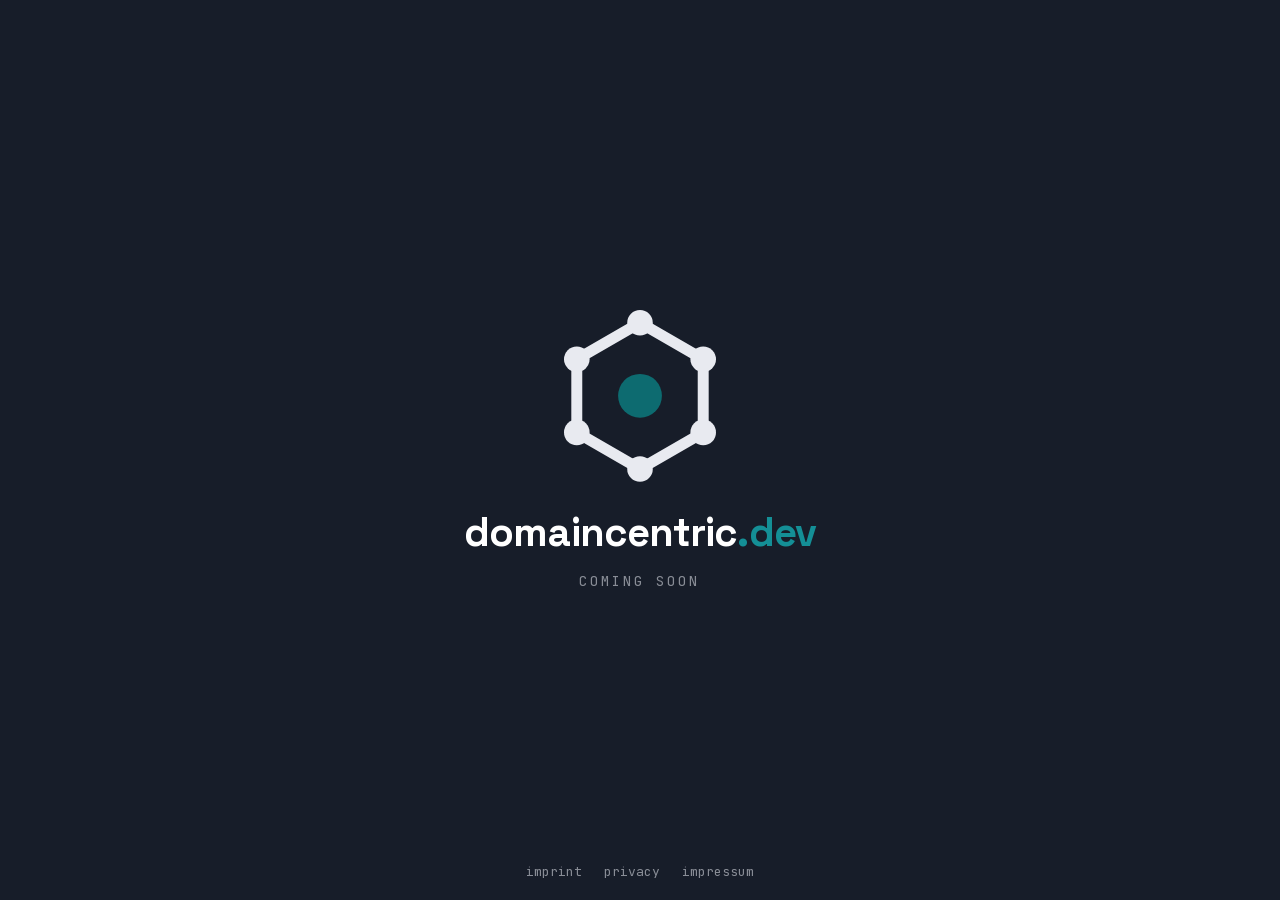
==== commit 41006086: "feat: legal notice and privacy policy, fonts served from the site Impressum and Datenschutzerklärung" ====
--- a/index.html
+++ b/index.html
@@ -6,9 +6,7 @@
 <title>Domain-Centric Development</title>
 <meta name="description" content="Domain-Centric Development — coming soon.">
 <link rel="icon" type="image/svg+xml" href="favicon.svg">
-<link rel="preconnect" href="https://fonts.googleapis.com">
-<link rel="preconnect" href="https://fonts.gstatic.com" crossorigin>
-<link rel="stylesheet" href="https://fonts.googleapis.com/css2?family=Space+Grotesk:wght@500;700&family=JetBrains+Mono:wght@400&display=swap">
+<link rel="stylesheet" href="assets/fonts/fonts.css">
 <style>
   * { margin: 0; padding: 0; box-sizing: border-box; }
   html, body { height: 100%; }
@@ -26,6 +24,9 @@
   .mark { width: min(30vw, 152px); height: auto; overflow: visible; }
   h1 { margin-top: 0.52em; font-size: clamp(26px, 5vw, 40px); font-weight: 700; letter-spacing: -0.8px; color: #ffffff; }
   h1 .tld { color: #148f96; }
+  .legal { position: fixed; left: 0; right: 0; bottom: 20px; display: flex; justify-content: center; gap: 22px; }
+  .legal a { font-family: 'JetBrains Mono', 'SF Mono', Menlo, monospace; font-size: 13px; color: rgba(232,234,240,0.55); text-decoration: none; }
+  .legal a:hover { color: #148f96; }
   p { margin-top: 14px; font-family: 'JetBrains Mono', 'SF Mono', Menlo, monospace; font-size: 14px; letter-spacing: 3px; text-transform: uppercase; color: rgba(232,234,240,0.55); }
 </style>
 </head>
@@ -44,6 +45,11 @@
   <h1>domaincentric<span class="tld">.dev</span></h1>
   <p>coming soon</p>
 </main>
+<footer class="legal">
+  <a href="imprint.html">imprint</a>
+  <a href="privacy.html">privacy</a>
+  <a href="de/impressum.html" hreflang="de" lang="de">impressum</a>
+</footer>
 <script>
 // The mark at work: a call runs in along a dashed line whose pattern travels towards the core,
 // the domain takes it up and lights while doing so, and answers on one or two outgoing ports
--- a/assets/fonts/fonts.css
+++ b/assets/fonts/fonts.css
@@ -0,0 +1,128 @@
+/* The site's three faces, served from here so that no visitor's address goes to a font host.
+   Space Grotesk, Newsreader and JetBrains Mono under the SIL Open Font License 1.1, latin and latin-ext. */
+/* JetBrains Mono, latin-ext */
+@font-face {
+  font-family: 'JetBrains Mono';
+  font-style: normal;
+  font-weight: 400;
+  font-display: swap;
+  src: url(jetbrains-mono-latin-ext.woff2) format('woff2');
+  unicode-range: U+0100-02BA, U+02BD-02C5, U+02C7-02CC, U+02CE-02D7, U+02DD-02FF, U+0304, U+0308, U+0329, U+1D00-1DBF, U+1E00-1E9F, U+1EF2-1EFF, U+2020, U+20A0-20AB, U+20AD-20C0, U+2113, U+2C60-2C7F, U+A720-A7FF;
+}
+/* JetBrains Mono, latin */
+@font-face {
+  font-family: 'JetBrains Mono';
+  font-style: normal;
+  font-weight: 400;
+  font-display: swap;
+  src: url(jetbrains-mono-latin.woff2) format('woff2');
+  unicode-range: U+0000-00FF, U+0131, U+0152-0153, U+02BB-02BC, U+02C6, U+02DA, U+02DC, U+0304, U+0308, U+0329, U+2000-206F, U+20AC, U+2122, U+2191, U+2193, U+2212, U+2215, U+FEFF, U+FFFD;
+}
+/* JetBrains Mono, latin-ext */
+@font-face {
+  font-family: 'JetBrains Mono';
+  font-style: normal;
+  font-weight: 500;
+  font-display: swap;
+  src: url(jetbrains-mono-latin-ext.woff2) format('woff2');
+  unicode-range: U+0100-02BA, U+02BD-02C5, U+02C7-02CC, U+02CE-02D7, U+02DD-02FF, U+0304, U+0308, U+0329, U+1D00-1DBF, U+1E00-1E9F, U+1EF2-1EFF, U+2020, U+20A0-20AB, U+20AD-20C0, U+2113, U+2C60-2C7F, U+A720-A7FF;
+}
+/* JetBrains Mono, latin */
+@font-face {
+  font-family: 'JetBrains Mono';
+  font-style: normal;
+  font-weight: 500;
+  font-display: swap;
+  src: url(jetbrains-mono-latin.woff2) format('woff2');
+  unicode-range: U+0000-00FF, U+0131, U+0152-0153, U+02BB-02BC, U+02C6, U+02DA, U+02DC, U+0304, U+0308, U+0329, U+2000-206F, U+20AC, U+2122, U+2191, U+2193, U+2212, U+2215, U+FEFF, U+FFFD;
+}
+/* Newsreader, latin-ext */
+@font-face {
+  font-family: 'Newsreader';
+  font-style: normal;
+  font-weight: 400;
+  font-display: swap;
+  src: url(newsreader-latin-ext.woff2) format('woff2');
+  unicode-range: U+0100-02BA, U+02BD-02C5, U+02C7-02CC, U+02CE-02D7, U+02DD-02FF, U+0304, U+0308, U+0329, U+1D00-1DBF, U+1E00-1E9F, U+1EF2-1EFF, U+2020, U+20A0-20AB, U+20AD-20C0, U+2113, U+2C60-2C7F, U+A720-A7FF;
+}
+/* Newsreader, latin */
+@font-face {
+  font-family: 'Newsreader';
+  font-style: normal;
+  font-weight: 400;
+  font-display: swap;
+  src: url(newsreader-latin.woff2) format('woff2');
+  unicode-range: U+0000-00FF, U+0131, U+0152-0153, U+02BB-02BC, U+02C6, U+02DA, U+02DC, U+0304, U+0308, U+0329, U+2000-206F, U+20AC, U+2122, U+2191, U+2193, U+2212, U+2215, U+FEFF, U+FFFD;
+}
+/* Newsreader, latin-ext */
+@font-face {
+  font-family: 'Newsreader';
+  font-style: normal;
+  font-weight: 500;
+  font-display: swap;
+  src: url(newsreader-latin-ext.woff2) format('woff2');
+  unicode-range: U+0100-02BA, U+02BD-02C5, U+02C7-02CC, U+02CE-02D7, U+02DD-02FF, U+0304, U+0308, U+0329, U+1D00-1DBF, U+1E00-1E9F, U+1EF2-1EFF, U+2020, U+20A0-20AB, U+20AD-20C0, U+2113, U+2C60-2C7F, U+A720-A7FF;
+}
+/* Newsreader, latin */
+@font-face {
+  font-family: 'Newsreader';
+  font-style: normal;
+  font-weight: 500;
+  font-display: swap;
+  src: url(newsreader-latin.woff2) format('woff2');
+  unicode-range: U+0000-00FF, U+0131, U+0152-0153, U+02BB-02BC, U+02C6, U+02DA, U+02DC, U+0304, U+0308, U+0329, U+2000-206F, U+20AC, U+2122, U+2191, U+2193, U+2212, U+2215, U+FEFF, U+FFFD;
+}
+/* Space Grotesk, latin-ext */
+@font-face {
+  font-family: 'Space Grotesk';
+  font-style: normal;
+  font-weight: 400;
+  font-display: swap;
+  src: url(space-grotesk-latin-ext.woff2) format('woff2');
+  unicode-range: U+0100-02BA, U+02BD-02C5, U+02C7-02CC, U+02CE-02D7, U+02DD-02FF, U+0304, U+0308, U+0329, U+1D00-1DBF, U+1E00-1E9F, U+1EF2-1EFF, U+2020, U+20A0-20AB, U+20AD-20C0, U+2113, U+2C60-2C7F, U+A720-A7FF;
+}
+/* Space Grotesk, latin */
+@font-face {
+  font-family: 'Space Grotesk';
+  font-style: normal;
+  font-weight: 400;
+  font-display: swap;
+  src: url(space-grotesk-latin.woff2) format('woff2');
+  unicode-range: U+0000-00FF, U+0131, U+0152-0153, U+02BB-02BC, U+02C6, U+02DA, U+02DC, U+0304, U+0308, U+0329, U+2000-206F, U+20AC, U+2122, U+2191, U+2193, U+2212, U+2215, U+FEFF, U+FFFD;
+}
+/* Space Grotesk, latin-ext */
+@font-face {
+  font-family: 'Space Grotesk';
+  font-style: normal;
+  font-weight: 500;
+  font-display: swap;
+  src: url(space-grotesk-latin-ext.woff2) format('woff2');
+  unicode-range: U+0100-02BA, U+02BD-02C5, U+02C7-02CC, U+02CE-02D7, U+02DD-02FF, U+0304, U+0308, U+0329, U+1D00-1DBF, U+1E00-1E9F, U+1EF2-1EFF, U+2020, U+20A0-20AB, U+20AD-20C0, U+2113, U+2C60-2C7F, U+A720-A7FF;
+}
+/* Space Grotesk, latin */
+@font-face {
+  font-family: 'Space Grotesk';
+  font-style: normal;
+  font-weight: 500;
+  font-display: swap;
+  src: url(space-grotesk-latin.woff2) format('woff2');
+  unicode-range: U+0000-00FF, U+0131, U+0152-0153, U+02BB-02BC, U+02C6, U+02DA, U+02DC, U+0304, U+0308, U+0329, U+2000-206F, U+20AC, U+2122, U+2191, U+2193, U+2212, U+2215, U+FEFF, U+FFFD;
+}
+/* Space Grotesk, latin-ext */
+@font-face {
+  font-family: 'Space Grotesk';
+  font-style: normal;
+  font-weight: 700;
+  font-display: swap;
+  src: url(space-grotesk-latin-ext.woff2) format('woff2');
+  unicode-range: U+0100-02BA, U+02BD-02C5, U+02C7-02CC, U+02CE-02D7, U+02DD-02FF, U+0304, U+0308, U+0329, U+1D00-1DBF, U+1E00-1E9F, U+1EF2-1EFF, U+2020, U+20A0-20AB, U+20AD-20C0, U+2113, U+2C60-2C7F, U+A720-A7FF;
+}
+/* Space Grotesk, latin */
+@font-face {
+  font-family: 'Space Grotesk';
+  font-style: normal;
+  font-weight: 700;
+  font-display: swap;
+  src: url(space-grotesk-latin.woff2) format('woff2');
+  unicode-range: U+0000-00FF, U+0131, U+0152-0153, U+02BB-02BC, U+02C6, U+02DA, U+02DC, U+0304, U+0308, U+0329, U+2000-206F, U+20AC, U+2122, U+2191, U+2193, U+2212, U+2215, U+FEFF, U+FFFD;
+}
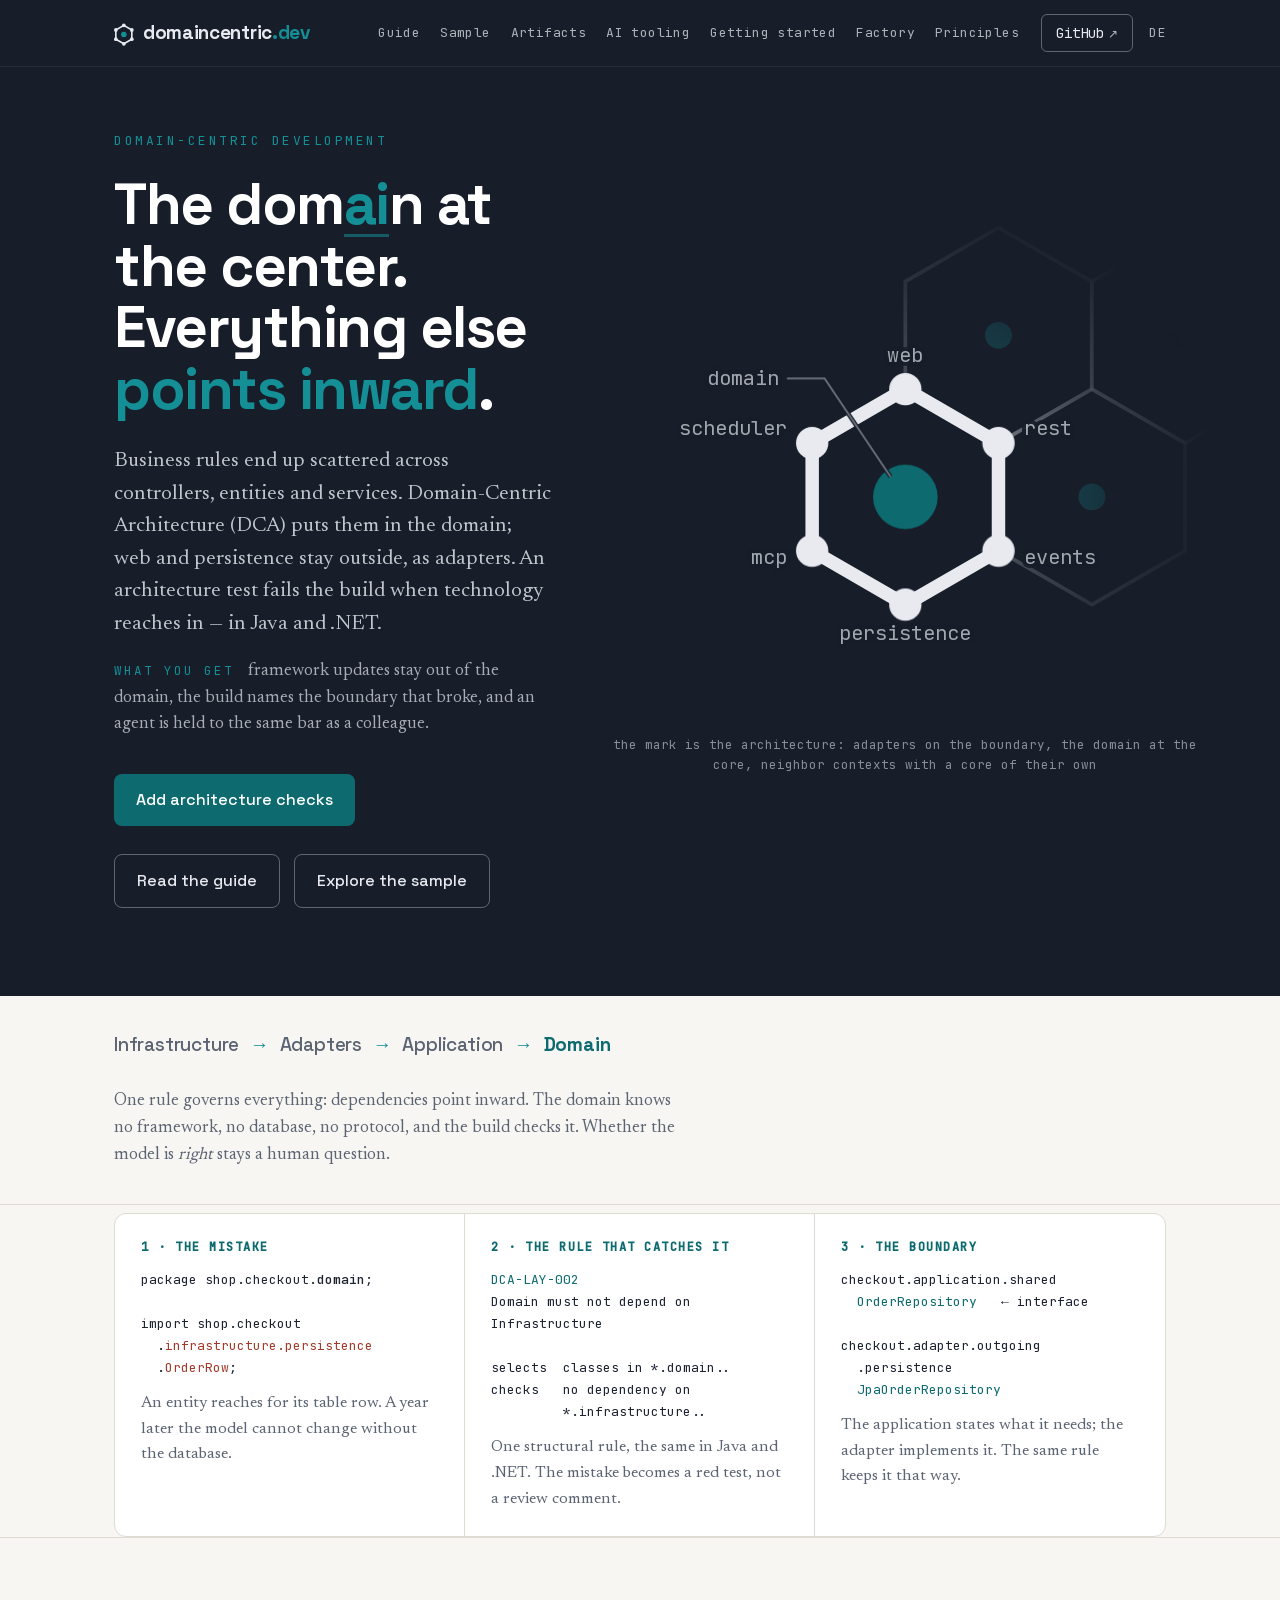
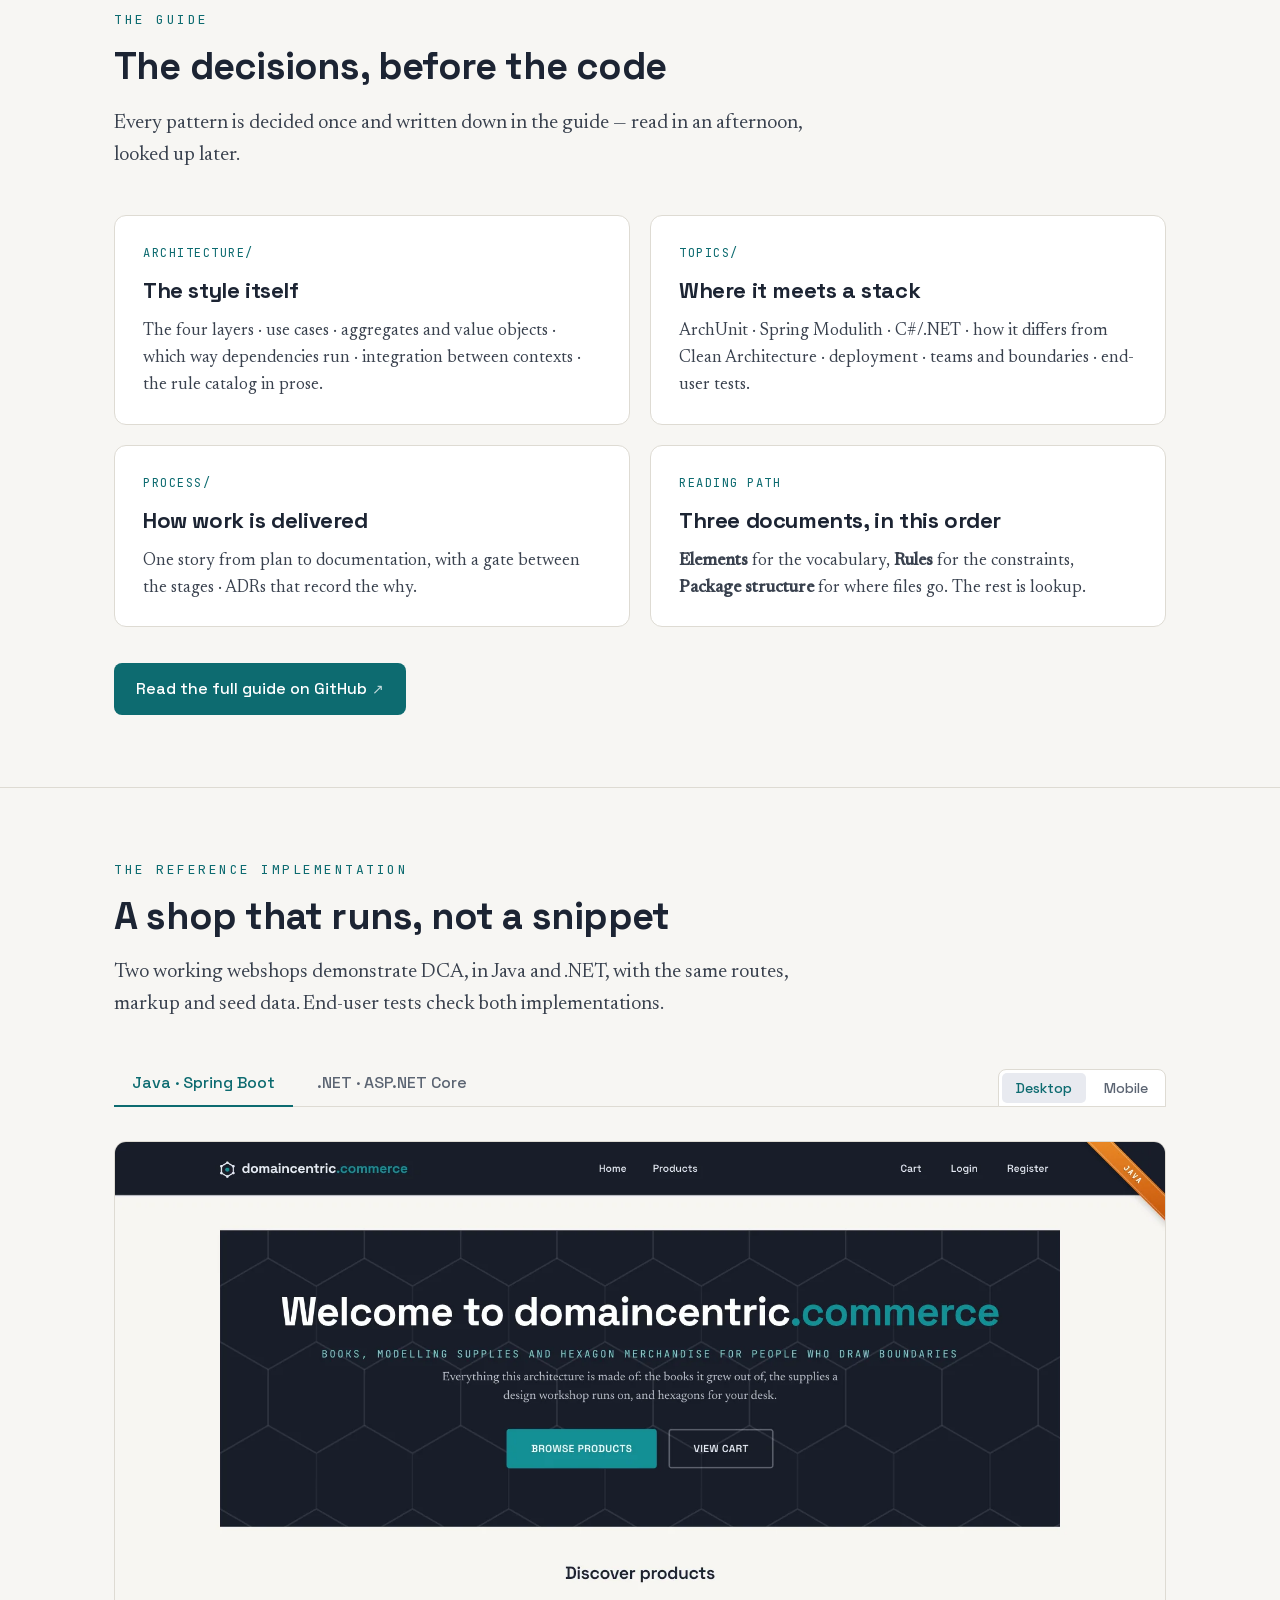
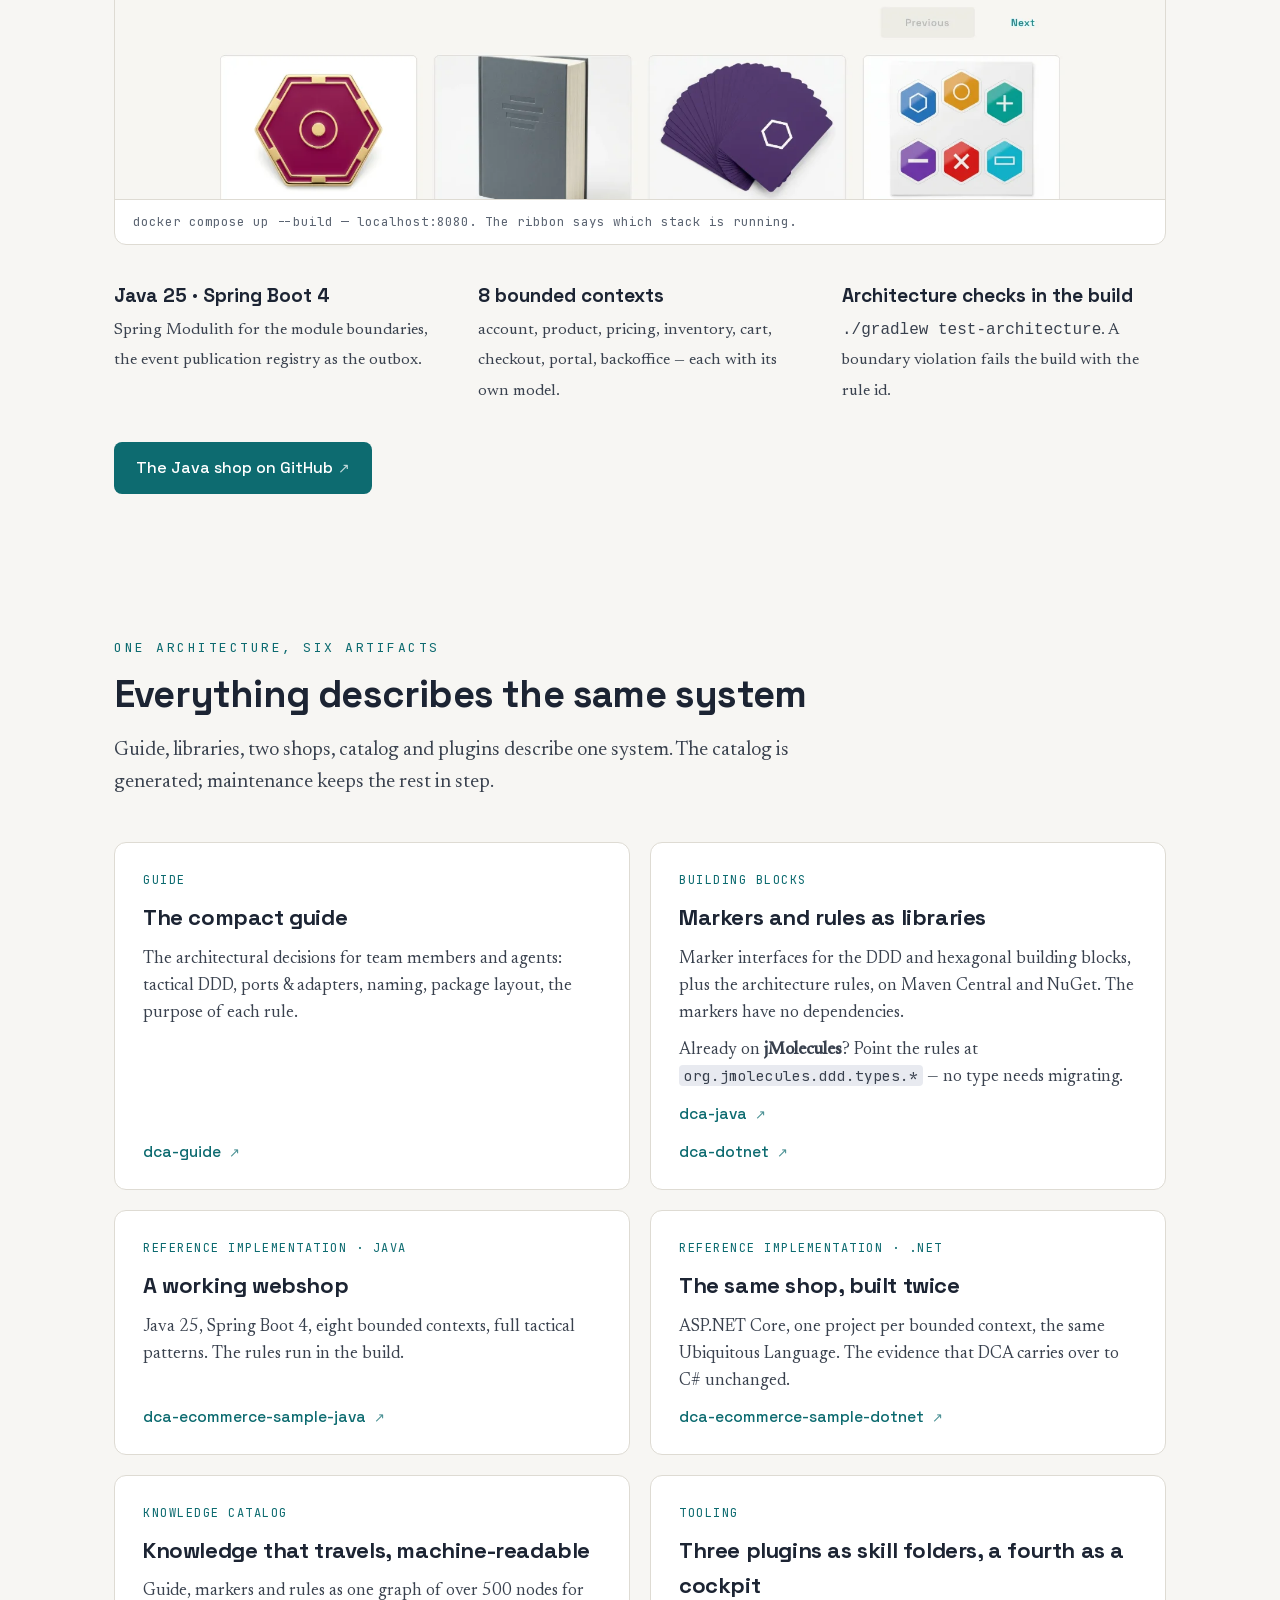
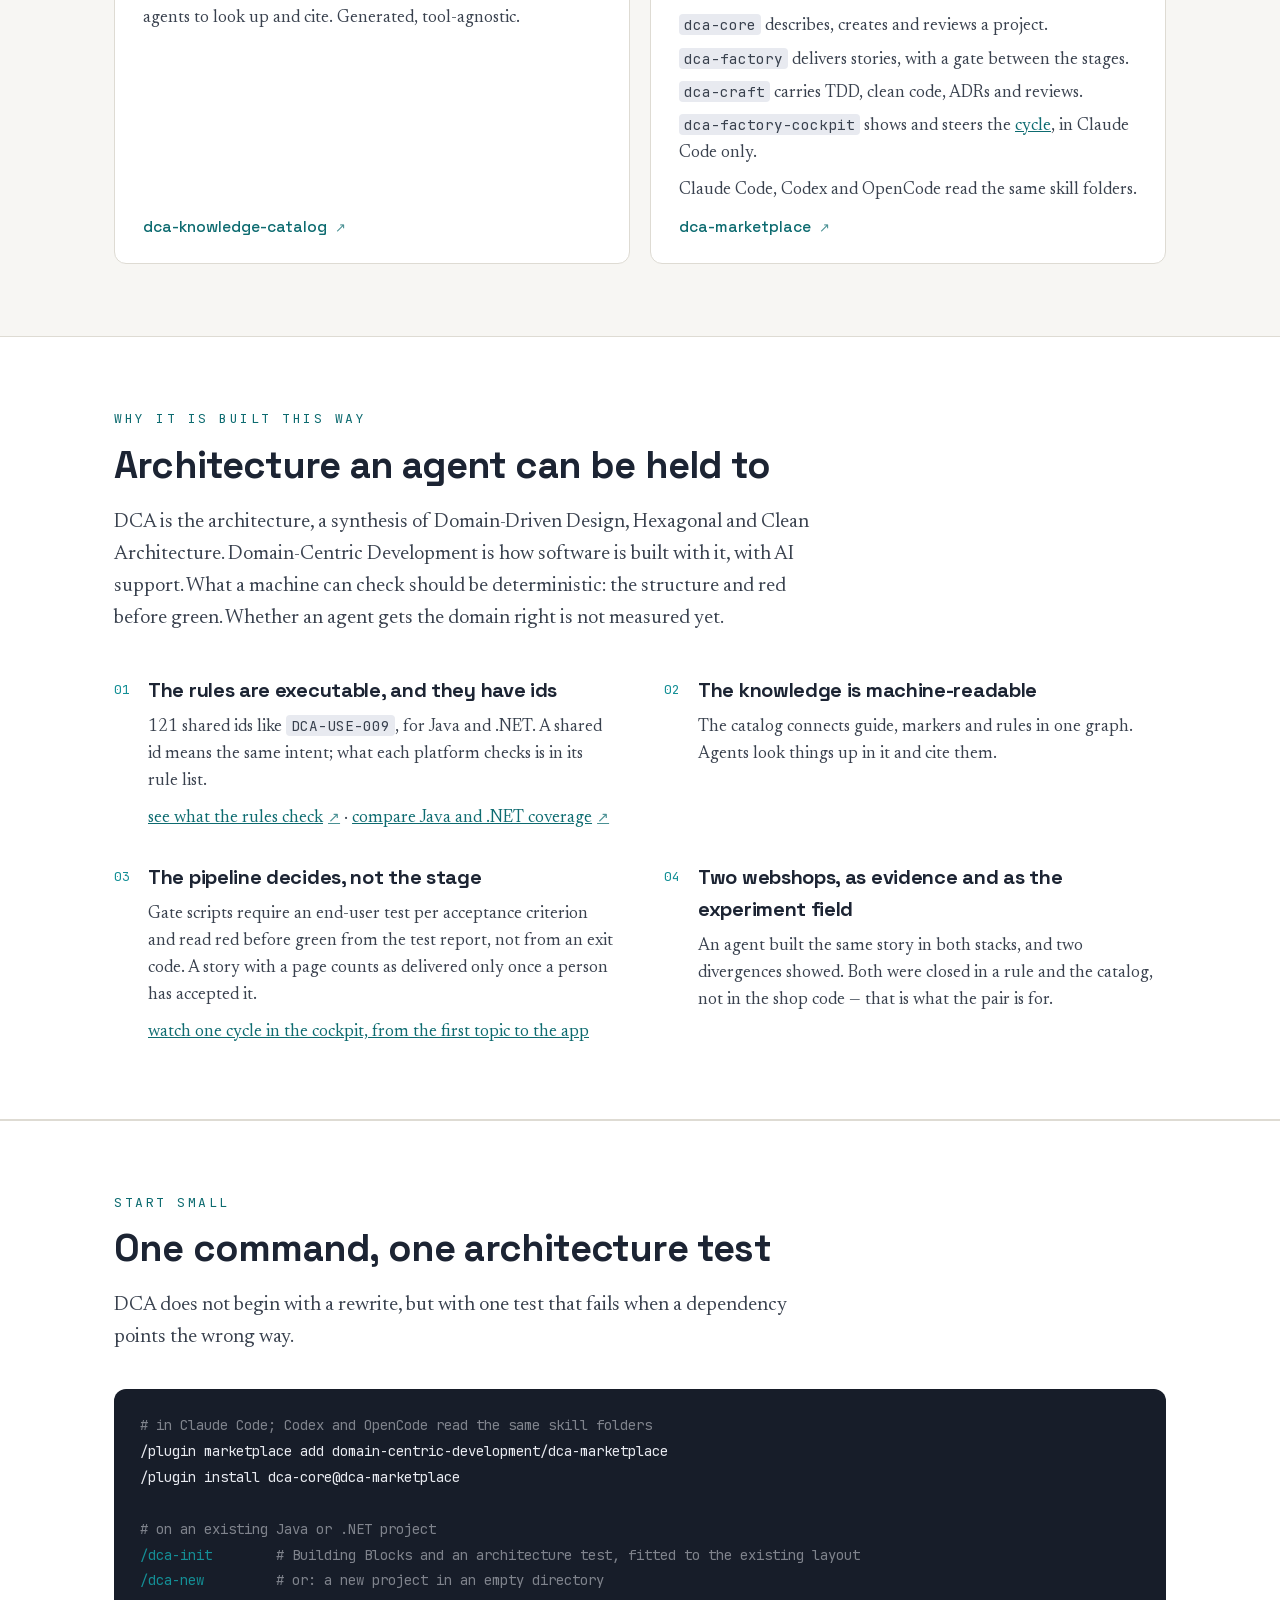
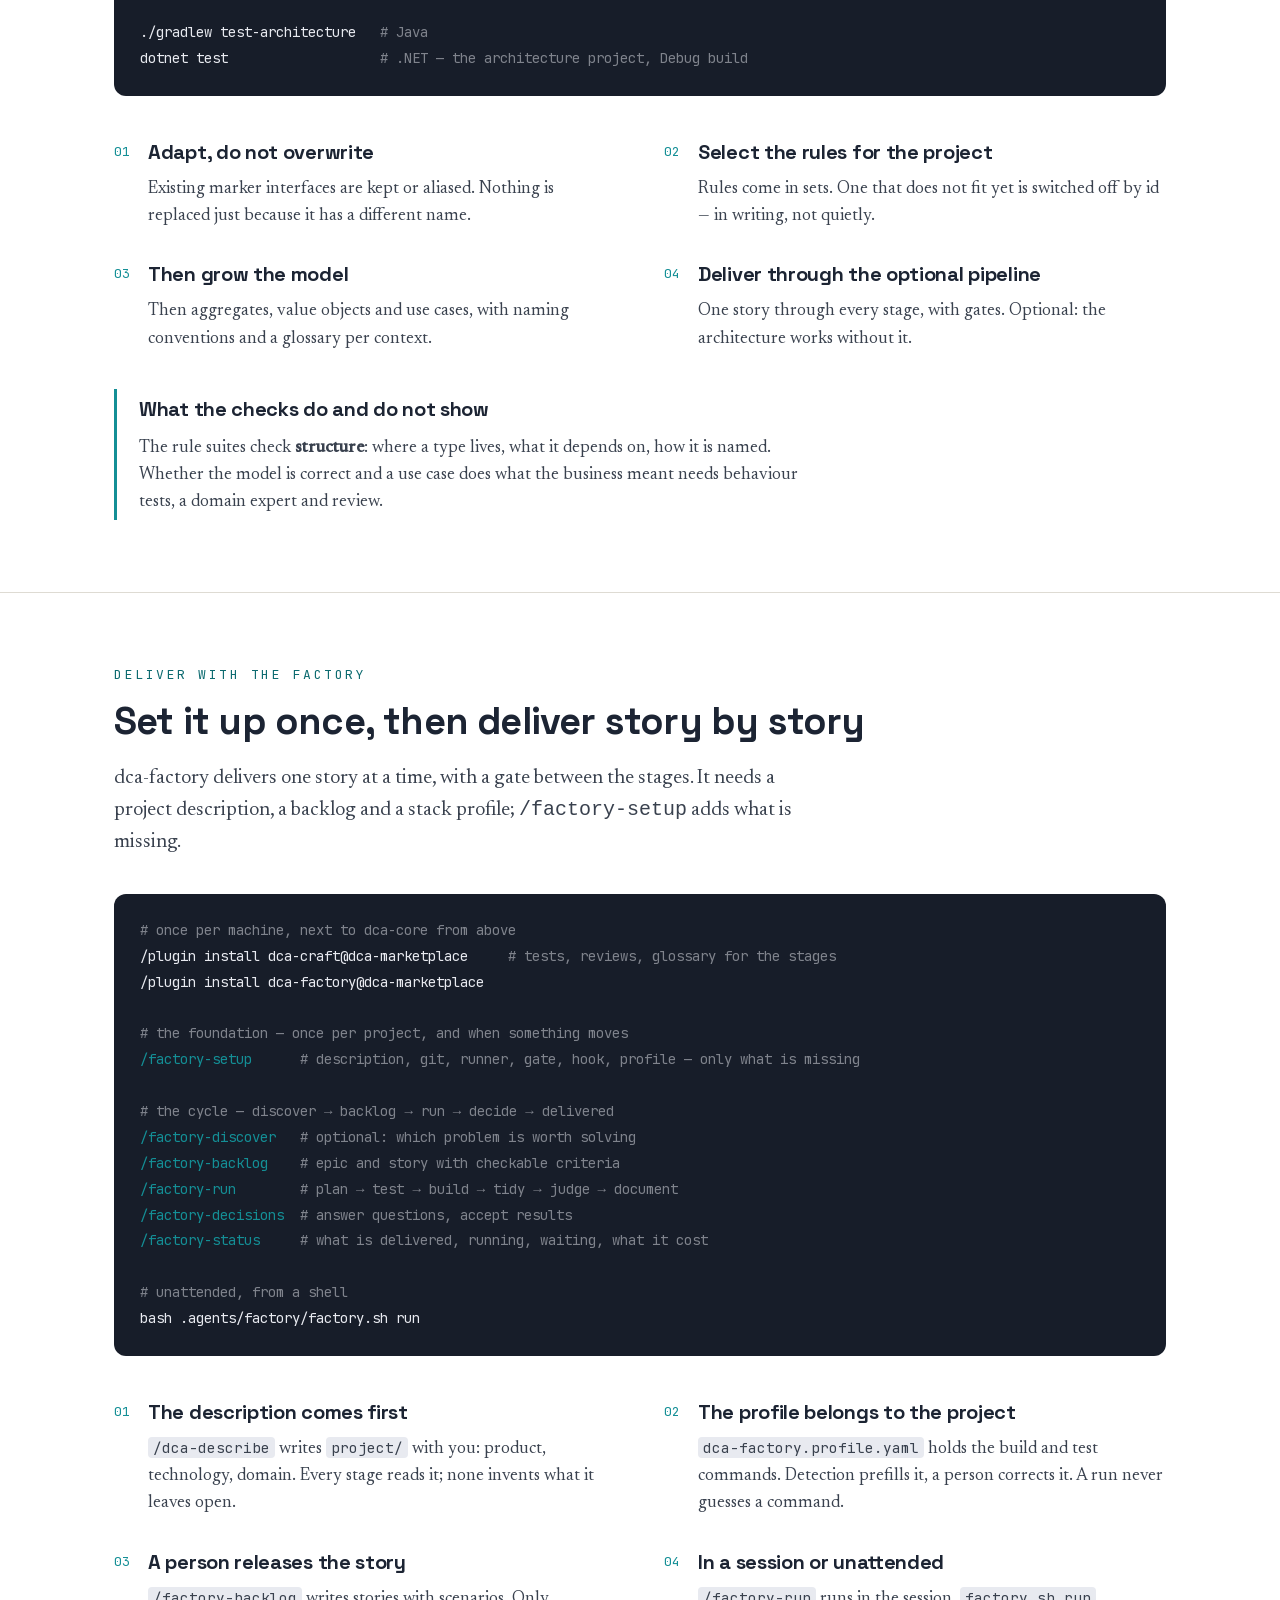
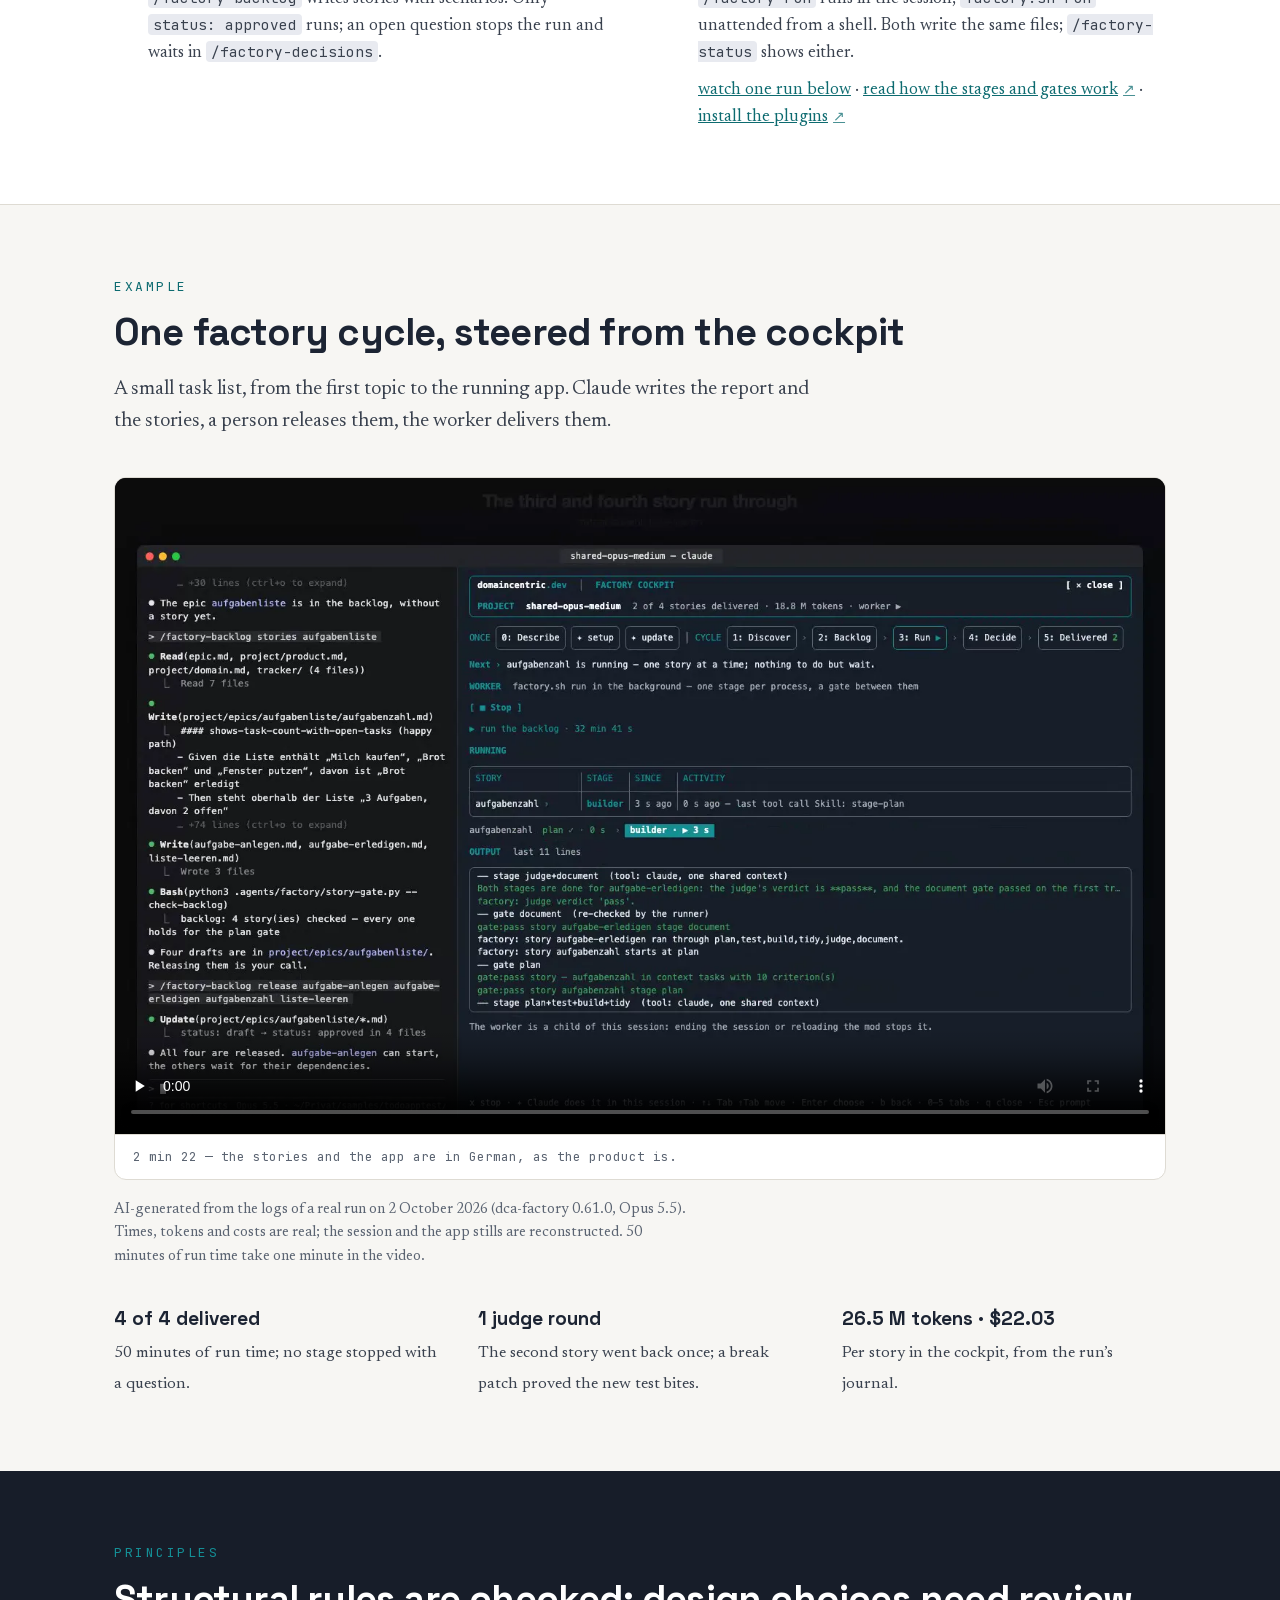
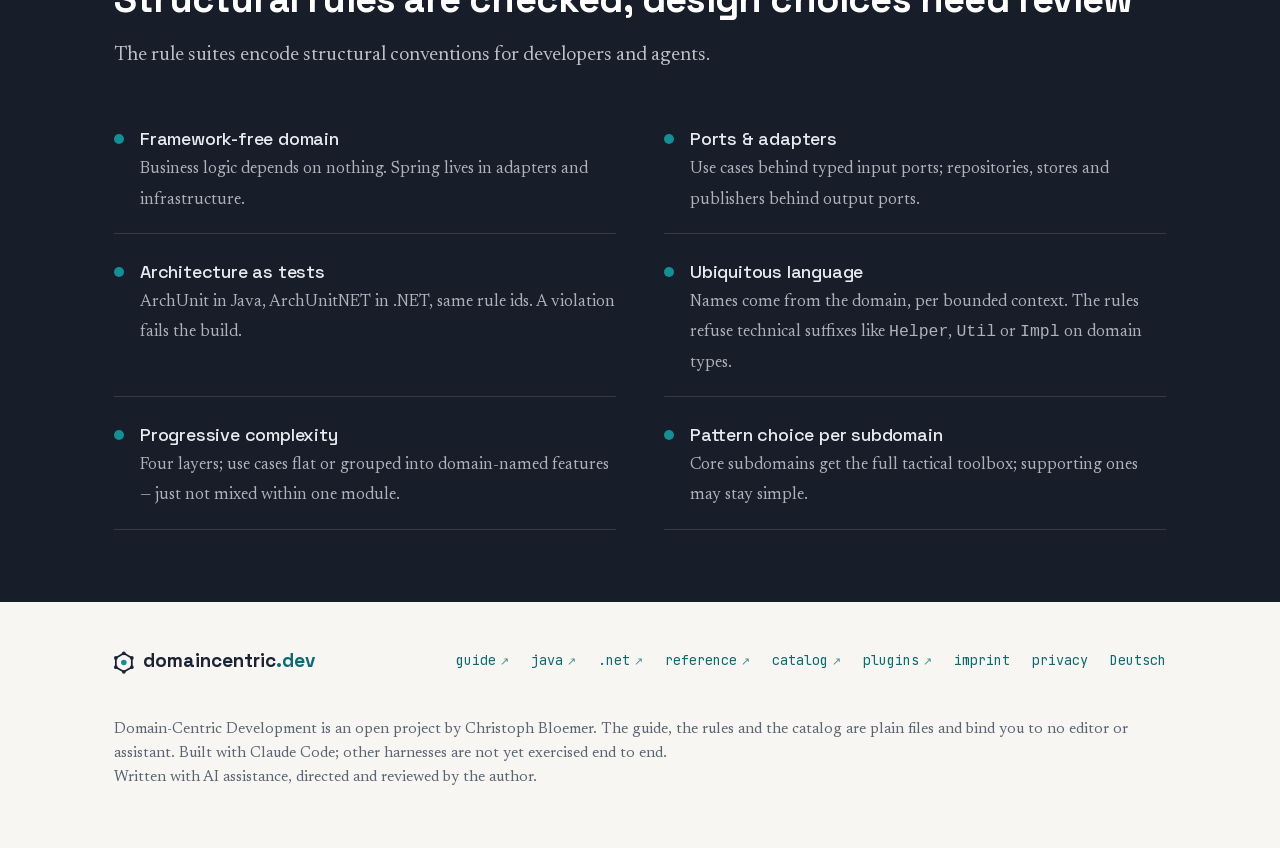
==== commit 897d649c: "feat: publish the site, the placeholder steps aside Co-Authored-By: Claude Opus 5.5 <noreply@anthrop" ====
--- a/index.html
+++ b/index.html
@@ -4,52 +4,915 @@
 <meta charset="utf-8">
 <meta name="viewport" content="width=device-width, initial-scale=1">
 <title>Domain-Centric Development</title>
-<meta name="description" content="Domain-Centric Development — coming soon.">
+<meta name="description" content="Domain-Centric Architecture: a practical synthesis of Domain-Driven Design, Hexagonal Architecture and Clean Architecture — a compact guide, marker and rule libraries for Java and .NET, two reference implementations, and a machine-readable knowledge catalog for AI-assisted development.">
 <link rel="icon" type="image/svg+xml" href="favicon.svg">
+<link rel="canonical" href="https://domaincentric.dev/">
+<link rel="alternate" hreflang="en" href="https://domaincentric.dev/">
+<link rel="alternate" hreflang="de" href="https://domaincentric.dev/de/">
+<link rel="alternate" hreflang="x-default" href="https://domaincentric.dev/">
+<meta property="og:type" content="website">
+<meta property="og:site_name" content="Domain-Centric Development">
+<meta property="og:url" content="https://domaincentric.dev/">
+<meta property="og:title" content="Domain-Centric Development — the domain at the center">
+<meta property="og:description" content="A practical synthesis of Domain-Driven Design, Hexagonal and Clean Architecture: a compact guide, marker and rule libraries for Java and .NET, two reference implementations, and a machine-readable knowledge catalog.">
+<meta property="og:image" content="https://domaincentric.dev/assets/og-image.png">
+<meta property="og:image:width" content="1200">
+<meta property="og:image:height" content="630">
+<meta property="og:image:alt" content="The Domain-Centric mark: one bounded context with adapters on its boundary and the domain at the core">
+<meta name="twitter:card" content="summary_large_image">
 <link rel="stylesheet" href="assets/fonts/fonts.css">
 <style>
+  :root {
+    --ink: #1c2433;
+    --deep: #171d29;
+    --paper: #f7f6f3;
+    --mist: #e8eaf0;
+    --teal: #148f96;
+    --teal-dark: #0d6b70;
+    --muted: #5b6472;
+    --line: #dedbd3;
+    --display: 'Space Grotesk', 'Avenir Next', 'Trebuchet MS', sans-serif;
+    --body: 'Newsreader', Georgia, 'Times New Roman', serif;
+    --mono: 'JetBrains Mono', 'SF Mono', Menlo, monospace;
+  }
   * { margin: 0; padding: 0; box-sizing: border-box; }
-  html, body { height: 100%; }
-  body {
-    background: #171d29;
-    color: #e8eaf0;
-    font-family: 'Space Grotesk', 'Avenir Next', 'Trebuchet MS', sans-serif;
-    display: flex;
-    align-items: center;
-    justify-content: center;
-    text-align: center;
-    padding: 24px;
-  }
-  /* the lockup: the wordmark sits one of its own x-heights below the mark, whose box is the drawing */
-  .mark { width: min(30vw, 152px); height: auto; overflow: visible; }
-  h1 { margin-top: 0.52em; font-size: clamp(26px, 5vw, 40px); font-weight: 700; letter-spacing: -0.8px; color: #ffffff; }
-  h1 .tld { color: #148f96; }
-  .legal { position: fixed; left: 0; right: 0; bottom: 20px; display: flex; justify-content: center; gap: 22px; }
-  .legal a { font-family: 'JetBrains Mono', 'SF Mono', Menlo, monospace; font-size: 13px; color: rgba(232,234,240,0.55); text-decoration: none; }
-  .legal a:hover { color: #148f96; }
-  p { margin-top: 14px; font-family: 'JetBrains Mono', 'SF Mono', Menlo, monospace; font-size: 14px; letter-spacing: 3px; text-transform: uppercase; color: rgba(232,234,240,0.55); }
+  html { scroll-behavior: smooth; }
+  body { background: var(--paper); color: var(--ink); font-family: var(--body); font-size: 19px; line-height: 1.6; }
+  a { color: var(--teal-dark); }
+  a:hover { color: var(--teal); }
+  a:focus-visible, button:focus-visible { outline: 3px solid var(--teal); outline-offset: 3px; border-radius: 2px; }
+  .wrap { max-width: 1100px; margin: 0 auto; padding: 0 24px; }
+
+  /* ---------- header ---------- */
+  .hero { background: var(--deep); color: var(--mist); }
+  .topbar { position: sticky; top: 0; z-index: 50; background: var(--deep); color: var(--mist); border-bottom: 1px solid rgba(232,234,240,0.08); }
+  .nav { display: flex; align-items: center; justify-content: space-between; padding: 14px 0; }
+  section[id], header[id] { scroll-margin-top: 72px; }
+  .nav .brand { display: flex; align-items: center; gap: 1ex; font-family: var(--display); font-weight: 700; font-size: 19px; color: var(--mist); text-decoration: none; letter-spacing: -0.3px; }
+  .nav .brand .tld { color: var(--teal); }
+  .nav a.gh { font-family: var(--mono); font-size: 14px; color: var(--mist); text-decoration: none; border: 1px solid rgba(232,234,240,0.35); padding: 7px 14px; border-radius: 6px; }
+  .nav a.lang { font-family: var(--mono); font-size: 13px; letter-spacing: 0.4px; color: rgba(232,234,240,0.72); text-decoration: none; margin-left: 16px; }
+  .nav a.lang:hover { color: var(--teal); }
+  .nav a.gh:hover { border-color: var(--teal); color: var(--teal); }
+  .nav .sections { display: flex; gap: 20px; margin-left: auto; margin-right: 22px; }
+  .nav .sections a { font-family: var(--mono); font-size: 13px; letter-spacing: 0.4px; color: rgba(232,234,240,0.72); text-decoration: none; }
+  .nav .sections a:hover { color: var(--teal); }
+
+  .hero-grid { display: grid; grid-template-columns: 5.2fr 6.8fr; gap: 40px; align-items: center; padding: 64px 0 88px; }
+  .eyebrow { font-family: var(--mono); font-size: 13px; letter-spacing: 2.5px; text-transform: uppercase; color: var(--teal); margin-bottom: 22px; }
+  h1 { font-family: var(--display); font-weight: 700; font-size: clamp(38px, 5vw, 58px); line-height: 1.06; letter-spacing: -1.5px; color: #ffffff; }
+  h1 .accent { color: var(--teal); }
+  .ai { color: var(--teal); position: relative; }
+  .ai::after { content: ""; position: absolute; left: 0; right: 0; bottom: 0.08em; border-bottom: 0.06em solid currentColor; opacity: 0.55; }
+  .hero p.lede { margin-top: 26px; font-size: 21px; line-height: 1.55; color: rgba(232,234,240,0.82); max-width: 34em; }
+  .hero p.gain { margin-top: 18px; font-size: 17px; line-height: 1.55; color: rgba(232,234,240,0.7); max-width: 38em; }
+  .hero p.gain span { font-family: var(--mono); font-size: 12.5px; letter-spacing: 2px; text-transform: uppercase; color: var(--teal); margin-right: 10px; }
+  .cta-row { margin-top: 36px; display: flex; gap: 14px; flex-wrap: wrap; }
+  /* in the hero the break is deliberate: the one action on its own line, the two places to read
+     beneath it. An empty item that fills the row does the breaking; the buttons keep their own width. */
+  .cta-break { flex-basis: 100%; height: 0; }
+  .btn { font-family: var(--display); font-weight: 500; font-size: 16px; text-decoration: none; padding: 13px 22px; border-radius: 8px; display: inline-block; }
+  .btn.primary { background: var(--teal-dark); color: #ffffff; }   /* 6.26:1 on white text */
+  .btn.primary:hover { background: #0b5b60; color: #ffffff; }      /* 7.84:1 */
+  .btn.ghost { color: var(--mist); border: 1px solid rgba(232,234,240,0.35); }
+  .btn.ghost:hover { border-color: var(--teal); color: var(--teal); }
+  /* Every link that leaves domaincentric.dev says so. An arrow costs one character and
+     removes the surprise of landing in a markdown file with no way back. */
+  a.ext::after { content: "\2197"; font-size: 0.85em; margin-left: 0.35em; vertical-align: baseline; opacity: 0.75; }
+
+  /* ---------- teasers that stay on the page ---------- */
+  .teaser { border-top: 1px solid var(--line); }
+  .teaser .cta-row { margin-top: 36px; }
+  .shot { margin-top: 40px; border: 1px solid var(--line); border-radius: 12px; overflow: hidden; background: #ffffff; }
+  .shot img { display: block; width: 100%; height: auto; }
+  .shot video { display: block; width: 100%; height: auto; background: #0b0c0f; }
+  .ai-note { margin-top: 18px; font-size: 14.5px; color: var(--muted); max-width: 72ch; }
+  .shot figcaption { font-family: var(--mono); font-size: 12.5px; color: var(--muted); padding: 12px 18px; border-top: 1px solid var(--line); }
+  .facts { margin-top: 36px; display: grid; grid-template-columns: repeat(3, minmax(0, 1fr)); gap: 24px 40px; list-style: none; }
+  .facts b { font-family: var(--display); font-size: 19px; display: block; margin-bottom: 4px; }
+  /* two implementations, one at a time — the tabs carry what the ghost link could not */
+  .tabs { margin-top: 40px; }
+  /* the rule under the row belongs to the row, not to the tablist: the switch sits beside the tabs
+     without being owned by them, which a tablist may not do */
+  .tabrow { display: flex; flex-wrap: wrap; row-gap: 6px; align-items: flex-end; border-bottom: 1px solid var(--line); }
+  .tablist { display: flex; gap: 6px; }
+  .tablist button { font-family: var(--display); font-weight: 500; font-size: 16px; color: var(--muted);
+    background: none; border: 0; border-bottom: 2px solid transparent; padding: 12px 18px; cursor: pointer; margin-bottom: -1px; }
+  .tablist button:hover { color: var(--ink); }
+  .tablist button[aria-selected="true"] { color: var(--teal-dark); border-bottom-color: var(--teal-dark); }
+  .tablist button:focus-visible { outline: 2px solid var(--teal-dark); outline-offset: 2px; border-radius: 4px 4px 0 0; }
+  .tabpanel { padding-top: 8px; }
+  .tabpanel .shot { margin-top: 26px; }
+  /* Desktop- und Handy-Aufnahme: der Breakpoint setzt den Startzustand, der Schalter überstimmt ihn */
+  /* The switch belongs to the tab row: pushed to its right end, sitting on the rule the tabs sit on,
+     its own border continuing that line. On a narrow screen the row wraps and it takes a line below,
+     which is the same control either way. */
+  .viewswitch { display: none; margin-left: auto; align-self: flex-end; margin-bottom: -1px;
+    gap: 4px; padding: 3px; border: 1px solid var(--line); border-radius: 8px 8px 0 0; background: #ffffff; }
+  .js .viewswitch { display: inline-flex; }
+  /* The stack names alone carry the distinction once the row gets tight: spelling out the frameworks
+     pushed each tab onto a line of its own and left the switch stranded on a third. Measured — with
+     the long labels the row breaks at 580 px and is down to 14 px of air at 590, so the short ones
+     start well above that rather than at the first width where it visibly fails. */
+  @media (max-width: 660px) {
+    .tab-sub { display: none; }
+    .tablist button { padding: 12px 14px; }
+    .viewswitch button { padding: 6px 11px; }
+  }
+  .viewswitch button { font-family: var(--display); font-size: 14px; font-weight: 500; color: var(--muted);
+    background: none; border: 0; border-radius: 5px; padding: 6px 14px; cursor: pointer; }
+  .viewswitch button:hover { color: var(--ink); }
+  .viewswitch button[aria-pressed="true"] { background: var(--mist); color: var(--teal-dark); }
+  .viewswitch button:focus-visible { outline: 2px solid var(--teal-dark); outline-offset: 2px; }
+  .shot--phone { display: none; }
+  .shot--phone img { max-width: 360px; margin: 0 auto; }
+  @media (max-width: 700px) {
+    .shot--desktop { display: none; }
+    .shot--phone { display: block; }
+  }
+  /* die Wahl des Lesers schlägt den Breakpoint — höhere Spezifität, unabhängig von der Media Query */
+  [data-view="desktop"] .shot--desktop { display: block; }
+  [data-view="desktop"] .shot--phone { display: none; }
+  [data-view="phone"] .shot--phone { display: block; }
+  [data-view="phone"] .shot--desktop { display: none; }
+
+  /* without JavaScript both panels stay readable, each behind its own heading */
+  .tabpanel > h3 { font-family: var(--display); font-weight: 700; font-size: 20px; margin-top: 26px; }
+  .js .tabpanel > h3 { position: absolute; width: 1px; height: 1px; overflow: hidden; clip: rect(0 0 0 0); white-space: nowrap; }
+
+  .facts span { font-size: 16px; color: #39414e; }
+  @media (max-width: 860px) { .facts { grid-template-columns: 1fr; } }
+
+
+  /* the mark as a living context map */
+  .figure { text-align: center; }
+  .figure svg { width: min(100%, 700px); height: auto; overflow: visible; }
+  /* the field may bleed past the text column — but only where there is room beside it,
+     otherwise the overhang widens the page and the whole document scrolls sideways */
+  @media (min-width: 1180px) {
+    .figure { margin-right: calc(-1 * min(4vw, 70px)); }
+  }
+  .figure .caption { font-family: var(--mono); font-size: 12.5px; color: rgba(232,234,240,0.55); margin-top: -6px; }
+  /* labels knock out the lines behind them, the way annotation does on a drawing */
+  .node-label { paint-order: stroke; stroke: var(--deep); stroke-width: 3px; stroke-linejoin: round; }
+  .node-label { font-family: var(--mono); font-size: 7.5px; fill: rgba(232,234,240,0.75); }
+  .leader { fill: none; stroke: rgba(232,234,240,0.4); stroke-width: 0.7; }
+  /* the leader lies over the boundary: a knock-out in the ground colour cuts the boundary where it crosses */
+  .leader-knockout { fill: none; stroke: var(--deep); stroke-width: 1.6; }
+  /* The drawing is annotated in order: the boundary stands, the ports appear clockwise from the
+     top, each label follows its port, and last the leader draws itself from the core outwards
+     and names it. Without motion everything stands at once. */
+  @media (prefers-reduced-motion: no-preference) {
+    .node, .node-label { opacity: 0; animation: appear 0.4s ease-out forwards; }
+    .node:nth-of-type(1) { animation-delay: 0.30s; } .node-label:nth-of-type(1) { animation-delay: 0.42s; }
+    .node:nth-of-type(2) { animation-delay: 0.44s; } .node-label:nth-of-type(2) { animation-delay: 0.56s; }
+    .node:nth-of-type(3) { animation-delay: 0.58s; } .node-label:nth-of-type(3) { animation-delay: 0.70s; }
+    .node:nth-of-type(4) { animation-delay: 0.72s; } .node-label:nth-of-type(4) { animation-delay: 0.84s; }
+    .node:nth-of-type(5) { animation-delay: 0.86s; } .node-label:nth-of-type(5) { animation-delay: 0.98s; }
+    .node:nth-of-type(6) { animation-delay: 1.00s; } .node-label:nth-of-type(6) { animation-delay: 1.12s; }
+    .node-label { animation-name: appear-label; }
+    .node-label.core-name { animation-delay: 2.85s; }
+    .leader, .leader-knockout { stroke-dasharray: 60; stroke-dashoffset: 60; animation: draw 0.4s ease-out 2.4s forwards; }
+    @keyframes appear { to { opacity: 1; } }
+    @keyframes appear-label { to { opacity: 0.9; } }
+    @keyframes draw { to { stroke-dashoffset: 0; } }
+  }
+
+  /* ---------- dependency rule strip ---------- */
+  .rule { border-bottom: 1px solid var(--line); }
+  .rule .wrap { display: flex; align-items: baseline; gap: 28px; padding: 34px 24px; flex-wrap: wrap; }
+  .rule .chain { font-family: var(--display); font-weight: 500; font-size: 19px; letter-spacing: -0.2px; white-space: nowrap; }
+  .rule .chain .arrow { color: var(--teal); padding: 0 6px; }
+  .rule .chain .domain { color: var(--teal-dark); font-weight: 700; }
+  .rule p { font-size: 17px; color: var(--muted); max-width: 34em; }
+
+  /* the one concrete thing, before any more explanation */
+  .example .wrap { display: grid; grid-template-columns: repeat(3, minmax(0, 1fr)); gap: 0; border: 1px solid var(--line); border-radius: 12px; overflow: hidden; background: #ffffff; margin-top: 8px; padding: 0; }
+  .example .step { padding: 24px 26px; border-right: 1px solid var(--line); }
+  .example .step:last-child { border-right: 0; }
+  .example .step > b { font-family: var(--mono); font-size: 12px; letter-spacing: 1.5px; text-transform: uppercase; color: var(--teal-dark); display: block; margin-bottom: 12px; }
+  .example pre b { font-weight: 500; }
+  .example pre { font-family: var(--mono); font-size: 13px; line-height: 1.7; white-space: pre-wrap; overflow-wrap: anywhere; color: var(--ink); }
+  .example .bad { color: #a33a2a; }
+  .example .good { color: var(--teal-dark); }
+  .example p { font-size: 16px; color: var(--muted); margin-top: 12px; }
+  .example .outer { padding: 0 24px; max-width: 1100px; margin: 0 auto; }
+
+  /* ---------- sections ---------- */
+  section { padding: 72px 0; }
+  .kicker { font-family: var(--mono); font-size: 13px; letter-spacing: 2.5px; text-transform: uppercase; color: var(--teal-dark); margin-bottom: 14px; }
+  h2 { font-family: var(--display); font-weight: 700; font-size: clamp(28px, 3.4vw, 38px); letter-spacing: -0.8px; line-height: 1.15; margin-bottom: 18px; }
+  .section-lede { font-size: 20px; max-width: 36em; color: #39414e; }
+
+  /* artifact cards */
+  .cards { margin-top: 44px; display: grid; grid-template-columns: repeat(2, minmax(0, 1fr)); gap: 20px; }
+  .card { background: #ffffff; border: 1px solid var(--line); border-radius: 12px; padding: 28px 28px 24px; display: flex; flex-direction: column; gap: 10px; }
+  .card .tag { font-family: var(--mono); font-size: 12px; letter-spacing: 1.5px; text-transform: uppercase; color: var(--teal-dark); flex-grow: 0; }
+  .card h3 { font-family: var(--display); font-weight: 700; font-size: 22px; letter-spacing: -0.4px; }
+  .card p { font-size: 17px; color: #39414e; flex-grow: 1; }
+  .card a.more { font-family: var(--display); font-size: 15.5px; font-weight: 500; text-decoration: none; }
+  .card a.more::after { content: " \2192"; }
+  /* the outgoing arrow wins over the card's own: a link that leaves the site says so everywhere */
+  .card a.more.ext::after { content: " \2197"; }
+  .card a.more + a.more { margin-top: 4px; }
+  .card code { font-family: var(--mono); font-size: 0.84em; background: var(--mist); padding: 1px 5px; border-radius: 4px; overflow-wrap: anywhere; }
+  .card a.more, .card p { overflow-wrap: anywhere; }
+  .card ul.plugins { list-style: none; padding: 0; margin: 0; display: flex; flex-direction: column; gap: 6px; font-size: 17px; color: #39414e; }
+  .card .soon { font-family: var(--display); font-size: 15.5px; font-weight: 500; color: var(--muted); }
+
+  /* why AI */
+  .with-ai { background: #ffffff; border-top: 1px solid var(--line); border-bottom: 1px solid var(--line); }
+  .with-ai .section-lede em { font-style: italic; color: var(--teal-dark); }
+  .steps { margin-top: 40px; list-style: none; display: grid; grid-template-columns: repeat(2, minmax(0, 1fr)); gap: 28px 48px; counter-reset: step; }
+  .steps li { display: flex; gap: 18px; }
+  .step-no { font-family: var(--mono); font-size: 13px; color: var(--teal); padding-top: 6px; }
+  .steps h3 { font-family: var(--display); font-weight: 700; font-size: 20px; letter-spacing: -0.3px; margin-bottom: 8px; }
+  .steps p { font-size: 17px; color: #39414e; }
+  .steps code { font-family: var(--mono); font-size: 0.84em; background: var(--mist); padding: 1px 5px; border-radius: 4px; }
+
+  /* principles */
+  .principles { background: var(--deep); color: var(--mist); }
+  .principles .kicker { color: var(--teal); }
+  .principles h2 { color: #ffffff; }
+  .plist { margin-top: 36px; display: grid; grid-template-columns: repeat(2, minmax(0, 1fr)); gap: 6px 48px; list-style: none; }
+  .plist li { display: flex; gap: 16px; padding: 18px 0; border-bottom: 1px solid rgba(232,234,240,0.14); }
+  .plist .dot { flex-shrink: 0; width: 10px; height: 10px; border-radius: 50%; background: var(--teal); margin-top: 9px; }
+  .plist b { font-family: var(--display); font-weight: 500; display: block; font-size: 18px; letter-spacing: -0.2px; }
+  .plist span { font-size: 16.5px; color: rgba(232,234,240,0.72); }
+
+  /* start small: the command plate and the evidence limits */
+  .start { background: #ffffff; border-top: 1px solid var(--line); }
+  .plate { margin-top: 36px; background: var(--deep); color: var(--mist); border-radius: 12px; padding: 24px 26px; overflow-x: auto; }
+  .plate pre { font-family: var(--mono); font-size: 14px; line-height: 1.85; white-space: pre; }
+  .plate .c { color: rgba(232,234,240,0.5); }
+  .plate .t { color: var(--teal); }
+  .limits { margin-top: 36px; border-left: 3px solid var(--teal); padding: 4px 0 4px 22px; }
+  .limits h3 { font-family: var(--display); font-weight: 700; font-size: 20px; letter-spacing: -0.3px; margin-bottom: 10px; }
+  .limits p { font-size: 17px; color: #39414e; max-width: 40em; }
+  .limits p + p { margin-top: 10px; }
+
+
+  /* footer */
+  footer { padding: 44px 0 56px; }
+  footer .wrap { display: flex; justify-content: space-between; gap: 24px; flex-wrap: wrap; align-items: center; }
+  /* the lockup: the mark's node distance and the gap are both one x-height of the wordmark.
+     The drawing fills the viewBox, so 1ex of gap is 1ex of visible air; the small shift centres
+     the mark on a wordmark that is all lowercase and has no descenders. */
+  .nav .brand svg, footer .fbrand svg { width: 2.132ex; height: 2.402ex; overflow: visible; transform: translateY(0.16ex); }
+  footer .fbrand { display: flex; align-items: center; gap: 1ex; font-family: var(--display); font-weight: 700; }
+  footer .fbrand .tld { color: var(--teal-dark); }
+  footer nav { display: flex; gap: 22px; flex-wrap: wrap; }
+  footer nav a { font-family: var(--mono); font-size: 13.5px; text-decoration: none; }
+  footer .note { width: 100%; margin-top: 18px; font-size: 15px; color: var(--muted); }
+
+  @media (max-width: 960px) { .nav .sections { display: none; } .nav a.gh { margin-left: auto; } }
+  @media (max-width: 380px) { .nav .brand { font-size: 15px; } .nav a.gh { font-size: 12.5px; padding: 6px 9px; margin-left: 12px; } .nav a.lang { margin-left: 10px; } }
+  @media (max-width: 860px) {
+    .rule .chain { white-space: normal; font-size: 17px; }
+    .hero-grid { grid-template-columns: 1fr; padding: 24px 0 64px; gap: 12px; }
+    /* on a phone the drawing sits between the claim and the text: eyebrow, headline, mark, then the lede */
+    .hero-grid > div:first-child { display: contents; }
+    .hero .eyebrow { order: 1; } .hero h1 { order: 2; }
+    .figure { order: 3; margin: 0 0 -36px; }
+    .hero p.lede { order: 4; } .hero p.gain { order: 5; } .hero .cta-row { order: 6; }
+    .figure svg { width: min(72vw, 300px); }
+    .figure .caption { display: none; }
+    .example .wrap { grid-template-columns: 1fr; }
+    .example .step { border-right: 0; border-bottom: 1px solid var(--line); }
+    .example .step:last-child { border-bottom: 0; }
+    .cards, .plist, .steps { grid-template-columns: 1fr; }
+    section { padding: 56px 0; }
+  }
 </style>
 </head>
 <body>
-<main>
-  <svg class="mark anim" viewBox="18.4 13 83.2 94" role="img" aria-label="Domain-Centric Development logo: six port nodes on a hexagonal boundary around a teal domain core">
-    <polygon points="60,20 94.6,40 94.6,80 60,100 25.4,80 25.4,40" stroke="#e8eaf0" stroke-width="6" stroke-linejoin="round" fill="none"/>
-    <circle cx="60" cy="20" r="7" fill="#e8eaf0"/>
-    <circle cx="94.6" cy="40" r="7" fill="#e8eaf0"/>
-    <circle cx="94.6" cy="80" r="7" fill="#e8eaf0"/>
-    <circle cx="60" cy="100" r="7" fill="#e8eaf0"/>
-    <circle cx="25.4" cy="80" r="7" fill="#e8eaf0"/>
-    <circle cx="25.4" cy="40" r="7" fill="#e8eaf0"/>
-    <circle class="core" cx="60" cy="60" r="12" fill="#148f96"/>
-  </svg>
-  <h1>domaincentric<span class="tld">.dev</span></h1>
-  <p>coming soon</p>
-</main>
-<footer class="legal">
-  <a href="imprint.html">imprint</a>
-  <a href="privacy.html">privacy</a>
-  <a href="de/impressum.html" hreflang="de" lang="de">impressum</a>
+
+<div class="topbar">
+  <div class="wrap">
+    <nav class="nav" aria-label="Main">
+      <a class="brand" href="/">
+        <svg viewBox="17.4 12 85.2 96" fill="none" aria-hidden="true">
+          <polygon points="60,20 94.6,40 94.6,80 60,100 25.4,80 25.4,40" stroke="#e8eaf0" stroke-width="7" stroke-linejoin="round"/>
+          <circle cx="60" cy="20" r="8" fill="#e8eaf0"/><circle cx="94.6" cy="40" r="8" fill="#e8eaf0"/>
+          <circle cx="94.6" cy="80" r="8" fill="#e8eaf0"/><circle cx="60" cy="100" r="8" fill="#e8eaf0"/>
+          <circle cx="25.4" cy="80" r="8" fill="#e8eaf0"/><circle cx="25.4" cy="40" r="8" fill="#e8eaf0"/>
+          <circle cx="60" cy="60" r="12" fill="#148f96"/>
+        </svg>
+        <span class="wordmark">domaincentric<span class="tld">.dev</span></span>
+      </a>
+      <span class="sections">
+        <a href="#guide">Guide</a>
+        <a href="#sample">Sample</a>
+        <a href="#artifacts">Artifacts</a>
+        <a href="#with-ai">AI tooling</a>
+        <a href="#start">Getting started</a>
+        <a href="#factory">Factory</a>
+        <a href="#principles">Principles</a>
+      </span>
+      <a class="gh ext" href="https://github.com/domain-centric-development" rel="noopener">GitHub</a>
+      <a class="lang" href="de/" hreflang="de" lang="de" title="Diese Seite auf Deutsch">DE</a>
+    </nav>
+  </div>
+</div>
+
+<header class="hero">
+  <div class="wrap">
+
+    <div class="hero-grid">
+      <div>
+        <p class="eyebrow">Domain-Centric Development</p>
+        <h1>The dom<span class="ai" title="yes, it is in there">ai</span>n at the center.<br>Everything else <span class="accent">points inward</span>.</h1>
+        <p class="lede">Business rules end up scattered across controllers, entities and services.
+        Domain-Centric Architecture (DCA) puts them in the domain; web and persistence stay outside, as
+        adapters. An architecture test fails the build when technology reaches in — in Java and .NET.</p>
+        <p class="gain"><span>What you get</span> framework updates stay out of the domain, the build
+        names the boundary that broke, and an agent is held to the same bar as a colleague.</p>
+        <div class="cta-row">
+          <a class="btn primary" href="#start">Add architecture checks</a>
+          <span class="cta-break" aria-hidden="true"></span>
+          <a class="btn ghost" href="#guide">Read the guide</a>
+          <a class="btn ghost" href="#sample">Explore the sample</a>
+        </div>
+      </div>
+
+      <div class="figure">
+        <svg class="anim" viewBox="-56 -26.5 232 173" role="img" aria-label="The Domain-Centric mark read as one bounded context: adapters and ports on the hexagonal boundary, the domain model at the center, every dependency pointing inward — neighbouring contexts fading out towards the upper right, each with a domain core of its own">
+          <defs>
+            <radialGradient id="fade" gradientUnits="userSpaceOnUse" cx="60" cy="60" r="118">
+              <stop offset="0.28" stop-color="#ffffff" stop-opacity="1"/>
+              <stop offset="0.66" stop-color="#ffffff" stop-opacity="0.4"/>
+              <stop offset="1" stop-color="#ffffff" stop-opacity="0"/>
+            </radialGradient>
+            <mask id="neighbours-fade"><rect x="-60" y="-100" width="330" height="280" fill="url(#fade)"/></mask>
+          </defs>
+          <g mask="url(#neighbours-fade)">
+            <polygon points="94.6,-40 129.2,-20 129.2,20 94.6,40 60,20 60,-20" stroke="#e8eaf0" stroke-opacity="0.26" stroke-width="1.4" stroke-linejoin="round" fill="none"/>
+            <circle cx="94.6" cy="0" r="5" fill="#148f96" fill-opacity="0.45"/>
+            <polygon points="129.3,20 163.9,40 163.9,80 129.3,100 94.7,80 94.7,40" stroke="#e8eaf0" stroke-opacity="0.26" stroke-width="1.4" stroke-linejoin="round" fill="none"/>
+            <circle cx="129.3" cy="60" r="5" fill="#148f96" fill-opacity="0.45"/>
+            <polygon points="163.9,-40 198.5,-20 198.5,20 163.9,40 129.3,20 129.3,-20" stroke="#e8eaf0" stroke-opacity="0.26" stroke-width="1.4" stroke-linejoin="round" fill="none"/>
+            <circle cx="163.9" cy="0" r="5" fill="#148f96" fill-opacity="0.45"/>
+          </g>
+          <polygon class="boundary" points="60,20 94.6,40 94.6,80 60,100 25.4,80 25.4,40" stroke="#e8eaf0" stroke-width="5" stroke-linejoin="round" fill="none"/>
+          <circle class="node" cx="60" cy="20" r="6" fill="#e8eaf0"/>
+          <circle class="node" cx="94.6" cy="40" r="6" fill="#e8eaf0"/>
+          <circle class="node" cx="94.6" cy="80" r="6" fill="#e8eaf0"/>
+          <circle class="node" cx="60" cy="100" r="6" fill="#e8eaf0"/>
+          <circle class="node" cx="25.4" cy="80" r="6" fill="#e8eaf0"/>
+          <circle class="node" cx="25.4" cy="40" r="6" fill="#e8eaf0"/>
+          <circle class="core" cx="60" cy="60" r="12" fill="#148f96"/>
+          <text class="node-label" x="60" y="10" text-anchor="middle">web</text>
+          <text class="node-label" x="104" y="37" text-anchor="start">rest</text>
+          <text class="node-label" x="104" y="85" text-anchor="start">events</text>
+          <text class="node-label" x="60" y="113" text-anchor="middle">persistence</text>
+          <text class="node-label" x="16" y="85" text-anchor="end">mcp</text>
+          <text class="node-label" x="16" y="37" text-anchor="end">scheduler</text>
+          <!-- the core is named the way a drawing annotates: a fine leader line, the word set beside it -->
+          <polyline class="leader-knockout" points="54.5,52.5 30,16 16,16"/>
+          <polyline class="leader" points="54.5,52.5 30,16 16,16"/>
+          <text class="node-label core-name" x="13" y="18.4" text-anchor="end">domain</text>
+        </svg>
+        <p class="caption">the mark is the architecture: adapters on the boundary, the domain at the core, neighbor contexts with a core of their own</p>
+      </div>
+    </div>
+  </div>
+</header>
+
+<div class="rule">
+  <div class="wrap">
+    <p class="chain">Infrastructure <span class="arrow">&rarr;</span> Adapters <span class="arrow">&rarr;</span> Application <span class="arrow">&rarr;</span> <span class="domain">Domain</span></p>
+    <p>One rule governs everything: dependencies point inward. The domain knows no framework, no
+    database, no protocol, and the build checks it. Whether the model is <em>right</em> stays a human
+    question.</p>
+  </div>
+</div>
+
+<div class="example">
+  <div class="outer">
+    <div class="wrap">
+      <div class="step">
+        <b>1 · the mistake</b>
+<pre>package shop.checkout.<b>domain</b>;
+
+import shop.checkout
+  .<span class="bad">infrastructure.persistence</span>
+  .<span class="bad">OrderRow</span>;</pre>
+        <p>An entity reaches for its table row. A year later the model cannot change without the
+        database.</p>
+      </div>
+      <div class="step">
+        <b>2 · the rule that catches it</b>
+<pre><span class="good">DCA-LAY-002</span>
+Domain must not depend on
+Infrastructure
+
+selects  classes in *.domain..
+checks   no dependency on
+         *.infrastructure..</pre>
+        <p>One structural rule, the same in Java and .NET. The mistake becomes a red test, not a
+        review comment.</p>
+      </div>
+      <div class="step">
+        <b>3 · the boundary</b>
+<pre>checkout.application.shared
+  <span class="good">OrderRepository</span>   ← interface
+
+checkout.adapter.outgoing
+  .persistence
+  <span class="good">JpaOrderRepository</span></pre>
+        <p>The application states what it needs; the adapter implements it. The same rule keeps it
+        that way.</p>
+      </div>
+    </div>
+  </div>
+</div>
+
+<section id="guide" class="teaser">
+  <div class="wrap">
+    <p class="kicker">The guide</p>
+    <h2>The decisions, before the code</h2>
+    <p class="section-lede">Every pattern is decided once and written down in the guide — read in an
+    afternoon, looked up later.</p>
+
+    <div class="cards">
+      <article class="card">
+        <p class="tag">architecture/</p>
+        <h3>The style itself</h3>
+        <p>The four layers · use cases · aggregates and value objects · which way dependencies run ·
+        integration between contexts · the rule catalog in prose.</p>
+      </article>
+      <article class="card">
+        <p class="tag">topics/</p>
+        <h3>Where it meets a stack</h3>
+        <p>ArchUnit · Spring Modulith · C#/.NET · how it differs from Clean Architecture · deployment ·
+        teams and boundaries · end-user tests.</p>
+      </article>
+      <article class="card">
+        <p class="tag">process/</p>
+        <h3>How work is delivered</h3>
+        <p>One story from plan to documentation, with a gate between the stages · ADRs that record the
+        why.</p>
+      </article>
+      <article class="card">
+        <p class="tag">Reading path</p>
+        <h3>Three documents, in this order</h3>
+        <p><b>Elements</b> for the vocabulary, <b>Rules</b> for the constraints, <b>Package
+        structure</b> for where files go. The rest is lookup.</p>
+      </article>
+    </div>
+
+    <div class="cta-row">
+      <a class="btn primary ext" href="https://github.com/domain-centric-development/dca-guide" rel="noopener">Read the full guide on GitHub</a>
+    </div>
+  </div>
+</section>
+
+<section id="sample" class="teaser">
+  <div class="wrap">
+    <p class="kicker">The reference implementation</p>
+    <h2>A shop that runs, not a snippet</h2>
+    <p class="section-lede">Two working webshops demonstrate DCA, in Java and .NET, with the same routes,
+    markup and seed data. End-user tests check both implementations.</p>
+
+    <div class="tabs">
+      <div class="tabrow">
+        <div class="tablist" role="tablist" aria-label="Reference implementations">
+          <button type="button" role="tab" id="tab-java" aria-controls="panel-java" aria-selected="true">Java<span class="tab-sub"> · Spring Boot</span></button>
+          <button type="button" role="tab" id="tab-dotnet" aria-controls="panel-dotnet" aria-selected="false">.NET<span class="tab-sub"> · ASP.NET Core</span></button>
+        </div>
+        <div class="viewswitch" role="group" aria-label="Screenshot size">
+          <button type="button" data-view="desktop" aria-pressed="true">Desktop</button>
+          <button type="button" data-view="phone" aria-pressed="false">Mobile</button>
+        </div>
+      </div>
+
+      <div class="tabpanel" id="panel-java" role="tabpanel" aria-labelledby="tab-java" tabindex="0">
+        <h3>Java · Spring Boot</h3>
+        <figure class="shot shot--desktop">
+          <img src="assets/shop-java.webp" width="1800" height="1125"
+               alt="The Java shop on a desktop browser: the domaincentric.commerce home page with its hero and an orange JAVA ribbon in the corner">
+          <figcaption>docker compose up --build &mdash; localhost:8080. The ribbon says which stack is running.</figcaption>
+        </figure>
+        <figure class="shot shot--phone">
+          <img src="assets/shop-java-mobile.webp" width="589" height="1200" loading="lazy"
+               alt="The same Java shop on a phone: the logo on its own line, every link under it, the orange JAVA tag in the top-right corner">
+          <figcaption>The same page at 393&nbsp;px &mdash; links under the logo, the stack tag in the corner.</figcaption>
+        </figure>
+        <ul class="facts">
+          <li><b>Java 25 · Spring Boot 4</b><span>Spring Modulith for the module boundaries, the event
+          publication registry as the outbox.</span></li>
+          <li><b>8 bounded contexts</b><span>account, product, pricing, inventory, cart, checkout,
+          portal, backoffice — each with its own model.</span></li>
+          <li><b>Architecture checks in the build</b><span><code>./gradlew test-architecture</code>. A boundary violation fails the build with the rule id.</span></li>
+        </ul>
+        <div class="cta-row">
+          <a class="btn primary ext" href="https://github.com/domain-centric-development/dca-ecommerce-sample-java" rel="noopener">The Java shop on GitHub</a>
+        </div>
+      </div>
+
+      <div class="tabpanel" id="panel-dotnet" role="tabpanel" aria-labelledby="tab-dotnet" tabindex="0">
+        <h3>.NET · ASP.NET Core</h3>
+        <figure class="shot shot--desktop">
+          <img src="assets/shop-dotnet.webp" width="1800" height="1125" loading="lazy"
+               alt="The .NET shop on a desktop browser: the domaincentric.commerce home page with its hero and a violet .NET ribbon in the corner">
+          <figcaption>docker compose up --build &mdash; localhost:5080. The same page, down to the wording.</figcaption>
+        </figure>
+        <figure class="shot shot--phone">
+          <img src="assets/shop-dotnet-mobile.webp" width="589" height="1200" loading="lazy"
+               alt="The same .NET shop on a phone: the logo on its own line, every link under it, the violet .NET tag in the top-right corner">
+          <figcaption>The same page at 393&nbsp;px &mdash; links under the logo, the stack tag in the corner.</figcaption>
+        </figure>
+        <ul class="facts">
+          <li><b>ASP.NET Core</b><span>one project per bounded context, the boundaries carried by the
+          solution layout instead of a module system.</span></li>
+          <li><b>The same shop</b><span>same routes, same markup; both end-user suites check the same 22
+          scenarios.</span></li>
+          <li><b>The same rule ids</b><span><code>dotnet test</code> on ArchUnitNET, plus six
+          <code>DCA-NET</code> rules for .NET only.</span></li>
+        </ul>
+        <div class="cta-row">
+          <a class="btn primary ext" href="https://github.com/domain-centric-development/dca-ecommerce-sample-dotnet" rel="noopener">The .NET shop on GitHub</a>
+        </div>
+      </div>
+    </div>
+  </div>
+</section>
+
+<section id="artifacts">
+  <div class="wrap">
+    <p class="kicker">One architecture, six artifacts</p>
+    <h2>Everything describes the same system</h2>
+    <p class="section-lede">Guide, libraries, two shops, catalog and plugins describe one system. The
+    catalog is generated; maintenance keeps the rest in step.</p>
+
+    <div class="cards">
+      <article class="card">
+        <p class="tag">Guide</p>
+        <h3>The compact guide</h3>
+        <p>The architectural decisions for team members and agents: tactical DDD, ports &amp; adapters,
+        naming, package layout, the purpose of each rule.</p>
+        <a class="more ext" href="https://github.com/domain-centric-development/dca-guide" rel="noopener">dca-guide</a>
+      </article>
+      <article class="card">
+        <p class="tag">Building Blocks</p>
+        <h3>Markers and rules as libraries</h3>
+        <p>Marker interfaces for the DDD and hexagonal building blocks, plus the architecture rules, on
+        Maven Central and NuGet. The markers have no dependencies.</p>
+        <p>Already on <b>jMolecules</b>? Point the rules at <code>org.jmolecules.ddd.types.*</code> —
+        no type needs migrating.</p>
+        <a class="more ext" href="https://github.com/domain-centric-development/dca-java" rel="noopener">dca-java</a>
+        <a class="more ext" href="https://github.com/domain-centric-development/dca-dotnet" rel="noopener">dca-dotnet</a>
+      </article>
+      <article class="card">
+        <p class="tag">Reference implementation · Java</p>
+        <h3>A working webshop</h3>
+        <p>Java 25, Spring Boot 4, eight bounded contexts, full tactical patterns. The rules run in the
+        build.</p>
+        <a class="more ext" href="https://github.com/domain-centric-development/dca-ecommerce-sample-java" rel="noopener">dca-ecommerce-sample-java</a>
+      </article>
+      <article class="card">
+        <p class="tag">Reference implementation · .NET</p>
+        <h3>The same shop, built twice</h3>
+        <p>ASP.NET Core, one project per bounded context, the same Ubiquitous Language. The evidence
+        that DCA carries over to C# unchanged.</p>
+        <a class="more ext" href="https://github.com/domain-centric-development/dca-ecommerce-sample-dotnet" rel="noopener">dca-ecommerce-sample-dotnet</a>
+      </article>
+      <article class="card">
+        <p class="tag">Knowledge catalog</p>
+        <h3>Knowledge that travels, machine-readable</h3>
+        <p>Guide, markers and rules as one graph of over 500 nodes for agents to look up and cite.
+        Generated, tool-agnostic.</p>
+        <a class="more ext" href="https://github.com/domain-centric-development/dca-knowledge-catalog" rel="noopener">dca-knowledge-catalog</a>
+      </article>
+      <article class="card">
+        <p class="tag">Tooling</p>
+        <h3>Three plugins as skill folders, a fourth as a cockpit</h3>
+        <ul class="plugins">
+          <li><code>dca-core</code> describes, creates and reviews a project.</li>
+          <li><code>dca-factory</code> delivers stories, with a gate between the stages.</li>
+          <li><code>dca-craft</code> carries TDD, clean code, ADRs and reviews.</li>
+          <li><code>dca-factory-cockpit</code> shows and steers the <a href="#factory-run">cycle</a>, in Claude Code only.</li>
+        </ul>
+        <p>Claude Code, Codex and OpenCode read the same skill folders.</p>
+        <a class="more ext" href="https://github.com/domain-centric-development/dca-marketplace" rel="noopener">dca-marketplace</a>
+      </article>
+    </div>
+  </div>
+</section>
+
+<section id="with-ai" class="with-ai">
+  <div class="wrap">
+    <p class="kicker">Why it is built this way</p>
+    <h2>Architecture an agent can be held to</h2>
+    <p class="section-lede">DCA is the architecture, a synthesis of Domain-Driven Design, Hexagonal and
+    Clean Architecture. Domain-Centric Development is how software is built with it, with AI support.
+    What a machine can check should be deterministic: the structure and red before green. Whether an
+    agent gets the domain right is not measured yet.</p>
+
+    <ol class="steps">
+      <li>
+        <span class="step-no">01</span>
+        <div>
+          <h3>The rules are executable, and they have ids</h3>
+          <p>121 shared ids like <code>DCA-USE-009</code>, for Java and .NET. A shared id means the same
+          intent; what each platform checks is in its rule list.</p>
+          <p style="margin-top:10px"><a class="ext" href="https://github.com/domain-centric-development/dca-java/blob/main/RULES.md" rel="noopener">see what the rules check</a> · <a class="ext" href="https://github.com/domain-centric-development/dca-dotnet/blob/main/RULES.md" rel="noopener">compare Java and .NET coverage</a></p>
+        </div>
+      </li>
+      <li>
+        <span class="step-no">02</span>
+        <div>
+          <h3>The knowledge is machine-readable</h3>
+          <p>The catalog connects guide, markers and rules in one graph. Agents look things up in it and
+          cite them.</p>
+        </div>
+      </li>
+      <li>
+        <span class="step-no">03</span>
+        <div>
+          <h3>The pipeline decides, not the stage</h3>
+          <p>Gate scripts require an end-user test per acceptance criterion and read red before green from
+          the test report, not from an exit code. A story with a page counts as delivered only once a person
+          has accepted it.</p>
+          <p style="margin-top:10px"><a href="#factory-run">watch one cycle in the cockpit, from the first topic to the app</a></p>
+        </div>
+      </li>
+      <li>
+        <span class="step-no">04</span>
+        <div>
+          <h3>Two webshops, as evidence and as the experiment field</h3>
+          <p>An agent built the same story in both stacks, and two divergences showed. Both were closed in
+          a rule and the catalog, not in the shop code — that is what the pair is for.</p>
+        </div>
+      </li>
+    </ol>
+  </div>
+</section>
+
+<section id="start" class="start">
+  <div class="wrap">
+    <p class="kicker">Start small</p>
+    <h2>One command, one architecture test</h2>
+    <p class="section-lede">DCA does not begin with a rewrite, but with one test that fails when a
+    dependency points the wrong way.</p>
+
+    <div class="plate">
+<pre><span class="c"># in Claude Code; Codex and OpenCode read the same skill folders</span>
+/plugin marketplace add domain-centric-development/dca-marketplace
+/plugin install dca-core@dca-marketplace
+
+<span class="c"># on an existing Java or .NET project</span>
+<span class="t">/dca-init</span>        <span class="c"># Building Blocks and an architecture test, fitted to the existing layout</span>
+<span class="t">/dca-new</span>         <span class="c"># or: a new project in an empty directory</span>
+
+./gradlew test-architecture   <span class="c"># Java</span>
+dotnet test                   <span class="c"># .NET — the architecture project, Debug build</span></pre>
+    </div>
+
+    <ol class="steps">
+      <li>
+        <span class="step-no">01</span>
+        <div>
+          <h3>Adapt, do not overwrite</h3>
+          <p>Existing marker interfaces are kept or aliased. Nothing is replaced just because it has a
+          different name.</p>
+        </div>
+      </li>
+      <li>
+        <span class="step-no">02</span>
+        <div>
+          <h3>Select the rules for the project</h3>
+          <p>Rules come in sets. One that does not fit yet is switched off by id — in writing, not
+          quietly.</p>
+        </div>
+      </li>
+      <li>
+        <span class="step-no">03</span>
+        <div>
+          <h3>Then grow the model</h3>
+          <p>Then aggregates, value objects and use cases, with naming conventions and a glossary per
+          context.</p>
+        </div>
+      </li>
+      <li>
+        <span class="step-no">04</span>
+        <div>
+          <h3>Deliver through the optional pipeline</h3>
+          <p>One story through every stage, with gates. Optional: the architecture works without it.</p>
+        </div>
+      </li>
+    </ol>
+
+    <div class="limits">
+      <h3>What the checks do and do not show</h3>
+      <p>The rule suites check <b>structure</b>: where a type lives, what it depends on, how it is
+      named. Whether the model is correct and a use case does what the business meant needs behaviour
+      tests, a domain expert and review.</p>
+    </div>
+  </div>
+</section>
+
+<section id="factory" class="start">
+  <div class="wrap">
+    <p class="kicker">Deliver with the factory</p>
+    <h2>Set it up once, then deliver story by story</h2>
+    <p class="section-lede">dca-factory delivers one story at a time, with a gate between the stages.
+    It needs a project description, a backlog and a stack profile; <code>/factory-setup</code> adds what
+    is missing.</p>
+
+    <div class="plate">
+<pre><span class="c"># once per machine, next to dca-core from above</span>
+/plugin install dca-craft@dca-marketplace     <span class="c"># tests, reviews, glossary for the stages</span>
+/plugin install dca-factory@dca-marketplace
+
+<span class="c"># the foundation — once per project, and when something moves</span>
+<span class="t">/factory-setup</span>      <span class="c"># description, git, runner, gate, hook, profile — only what is missing</span>
+
+<span class="c"># the cycle — discover → backlog → run → decide → delivered</span>
+<span class="t">/factory-discover</span>   <span class="c"># optional: which problem is worth solving</span>
+<span class="t">/factory-backlog</span>    <span class="c"># epic and story with checkable criteria</span>
+<span class="t">/factory-run</span>        <span class="c"># plan → test → build → tidy → judge → document</span>
+<span class="t">/factory-decisions</span>  <span class="c"># answer questions, accept results</span>
+<span class="t">/factory-status</span>     <span class="c"># what is delivered, running, waiting, what it cost</span>
+
+<span class="c"># unattended, from a shell</span>
+bash .agents/factory/factory.sh run</pre>
+    </div>
+
+    <ol class="steps">
+      <li>
+        <span class="step-no">01</span>
+        <div>
+          <h3>The description comes first</h3>
+          <p><code>/dca-describe</code> writes <code>project/</code> with you: product, technology,
+          domain. Every stage reads it; none invents what it leaves open.</p>
+        </div>
+      </li>
+      <li>
+        <span class="step-no">02</span>
+        <div>
+          <h3>The profile belongs to the project</h3>
+          <p><code>dca-factory.profile.yaml</code> holds the build and test commands. Detection prefills it,
+          a person corrects it. A run never guesses a command.</p>
+        </div>
+      </li>
+      <li>
+        <span class="step-no">03</span>
+        <div>
+          <h3>A person releases the story</h3>
+          <p><code>/factory-backlog</code> writes stories with scenarios. Only <code>status: approved</code>
+          runs; an open question stops the run and waits in <code>/factory-decisions</code>.</p>
+        </div>
+      </li>
+      <li>
+        <span class="step-no">04</span>
+        <div>
+          <h3>In a session or unattended</h3>
+          <p><code>/factory-run</code> runs in the session, <code>factory.sh run</code> unattended from a
+          shell. Both write the same files; <code>/factory-status</code> shows either.</p>
+          <p style="margin-top:10px"><a href="#factory-run">watch one run below</a> · <a class="ext" href="https://github.com/domain-centric-development/dca-guide/blob/main/process/factory.md" rel="noopener">read how the stages and gates work</a> · <a class="ext" href="https://github.com/domain-centric-development/dca-marketplace" rel="noopener">install the plugins</a></p>
+        </div>
+      </li>
+    </ol>
+  </div>
+</section>
+
+<section id="factory-run" class="teaser">
+  <div class="wrap">
+    <p class="kicker">Example</p>
+    <h2>One factory cycle, steered from the cockpit</h2>
+    <p class="section-lede">A small task list, from the first topic to the running app.
+    Claude writes the report and the stories, a person releases them, the worker delivers them.</p>
+
+    <figure class="shot">
+      <video controls preload="none" playsinline width="1440" height="900"
+             poster="assets/factory-cockpit-demo-en-poster.webp"
+             aria-label="Replay of a Claude Code session with the factory cockpit beside it: a discovery report, an epic, four stories suggested and released, the worker delivering them with one judge round, the delivered stories with time, tokens and cost, and the finished app">
+        <source src="assets/factory-cockpit-demo-en.mp4" type="video/mp4">
+      </video>
+      <figcaption>2&nbsp;min&nbsp;22 &mdash; the stories and the app are in German, as the product is.</figcaption>
+    </figure>
+    <p class="ai-note">AI-generated from the logs of a real run on 2&nbsp;October 2026
+    (dca-factory 0.61.0, Opus 5.5). Times, tokens and costs are real; the session and the app stills are
+    reconstructed. 50 minutes of run time take one minute in the video.</p>
+
+    <ul class="facts">
+      <li><b>4 of 4 delivered</b><span>50 minutes of run time; no stage stopped with a question.</span></li>
+      <li><b>1 judge round</b><span>The second story went back once; a break patch proved the new test
+      bites.</span></li>
+      <li><b>26.5&nbsp;M tokens · $22.03</b><span>Per story in the cockpit, from the run&rsquo;s journal.</span></li>
+    </ul>
+  </div>
+</section>
+
+<section id="principles" class="principles">
+  <div class="wrap">
+    <p class="kicker">Principles</p>
+    <h2>Structural rules are checked; design choices need review</h2>
+    <p class="section-lede" style="color: rgba(232,234,240,0.8)">The rule suites encode structural conventions for developers and agents.
+    </p>
+    <ul class="plist">
+      <li><span class="dot"></span><div><b>Framework-free domain</b>
+        <span>Business logic depends on nothing. Spring lives in adapters and infrastructure.</span></div></li>
+      <li><span class="dot"></span><div><b>Ports &amp; adapters</b>
+        <span>Use cases behind typed input ports; repositories, stores and publishers behind output ports.</span></div></li>
+      <li><span class="dot"></span><div><b>Architecture as tests</b>
+        <span>ArchUnit in Java, ArchUnitNET in .NET, same rule ids. A violation fails the build.</span></div></li>
+      <li><span class="dot"></span><div><b>Ubiquitous language</b>
+        <span>Names come from the domain, per bounded context. The rules refuse technical suffixes like <code>Helper</code>, <code>Util</code> or <code>Impl</code> on domain types.</span></div></li>
+      <li><span class="dot"></span><div><b>Progressive complexity</b>
+        <span>Four layers; use cases flat or grouped into domain-named features — just not mixed within one module.</span></div></li>
+      <li><span class="dot"></span><div><b>Pattern choice per subdomain</b>
+        <span>Core subdomains get the full tactical toolbox; supporting ones may stay simple.</span></div></li>
+    </ul>
+  </div>
+</section>
+
+<footer>
+  <div class="wrap">
+    <p class="fbrand">
+      <svg viewBox="17.4 12 85.2 96" fill="none" aria-hidden="true">
+        <polygon points="60,20 94.6,40 94.6,80 60,100 25.4,80 25.4,40" stroke="#1c2433" stroke-width="7.7" stroke-linejoin="round"/>
+        <circle cx="60" cy="20" r="8" fill="#1c2433"/>
+        <circle cx="94.6" cy="40" r="8" fill="#1c2433"/>
+        <circle cx="94.6" cy="80" r="8" fill="#1c2433"/>
+        <circle cx="60" cy="100" r="8" fill="#1c2433"/>
+        <circle cx="25.4" cy="80" r="8" fill="#1c2433"/>
+        <circle cx="25.4" cy="40" r="8" fill="#1c2433"/>
+        <circle cx="60" cy="60" r="12" fill="#148f96"/>
+      </svg>
+      <span class="wordmark">domaincentric<span class="tld">.dev</span></span>
+    </p>
+    <nav aria-label="Footer">
+      <a class="ext" href="https://github.com/domain-centric-development/dca-guide" rel="noopener">guide</a>
+      <a class="ext" href="https://github.com/domain-centric-development/dca-java" rel="noopener">java</a>
+      <a class="ext" href="https://github.com/domain-centric-development/dca-dotnet" rel="noopener">.net</a>
+      <a class="ext" href="https://github.com/domain-centric-development/dca-ecommerce-sample-java" rel="noopener">reference</a>
+      <a class="ext" href="https://github.com/domain-centric-development/dca-knowledge-catalog" rel="noopener">catalog</a>
+      <a class="ext" href="https://github.com/domain-centric-development/dca-marketplace" rel="noopener">plugins</a>
+      <a href="imprint.html">imprint</a>
+      <a href="privacy.html">privacy</a>
+      <a href="de/" hreflang="de" lang="de">Deutsch</a>
+    </nav>
+    <p class="note">Domain-Centric Development is an open project by Christoph Bloemer.
+    The guide, the rules and the catalog are plain files and bind you to no editor or assistant. Built with
+    Claude Code; other harnesses are not yet exercised end to end.<br>
+    Written with AI assistance, directed and reviewed by the author.</p>
+  </div>
 </footer>
+
+<script>
+  // Tabs, enhanced rather than required: without this script both panels are visible,
+  // each under its own heading, and both links work.
+  document.documentElement.classList.add("js");
+  for (const tabs of document.querySelectorAll(".tabs")) {
+    const buttons = [...tabs.querySelectorAll('[role="tab"]')];
+    const select = (button) => {
+      for (const other of buttons) {
+        const panel = document.getElementById(other.getAttribute("aria-controls"));
+        const chosen = other === button;
+        other.setAttribute("aria-selected", String(chosen));
+        other.tabIndex = chosen ? 0 : -1;
+        panel.hidden = !chosen;
+      }
+    };
+    buttons.forEach((button) => {
+      button.addEventListener("click", () => select(button));
+      button.addEventListener("keydown", (event) => {
+        const step = { ArrowLeft: -1, ArrowRight: 1 }[event.key];
+        if (step) {
+          const next = buttons[(buttons.indexOf(button) + step + buttons.length) % buttons.length];
+          next.focus();
+          select(next);
+          event.preventDefault();
+        }
+      });
+    });
+    select(buttons[0]);
+  }
+
+  // Screenshot size: the breakpoint decides and keeps deciding — through a rotation or a resized
+  // window — until the reader picks a view, and from then on the pick holds for the rest of the visit.
+  for (const group of document.querySelectorAll(".viewswitch")) {
+    const tabs = group.closest(".tabs");
+    const buttons = [...group.querySelectorAll("button")];
+    const narrow = window.matchMedia("(max-width: 700px)");
+    const mark = (view) => {
+      for (const button of buttons) button.setAttribute("aria-pressed", String(button.dataset.view === view));
+    };
+    const followBreakpoint = () => mark(narrow.matches ? "phone" : "desktop");
+    for (const button of buttons) {
+      button.addEventListener("click", () => {
+        narrow.removeEventListener("change", followBreakpoint);
+        tabs.dataset.view = button.dataset.view;
+        mark(button.dataset.view);
+      });
+    }
+    narrow.addEventListener("change", followBreakpoint);
+    followBreakpoint();
+  }
+</script>
+
 <script>
 // The mark at work: a call runs in along a dashed line whose pattern travels towards the core,
 // the domain takes it up and lights while doing so, and answers on one or two outgoing ports
@@ -63,9 +926,9 @@
   // web, rest, scheduler, mcp — and answers go out at the two ports at the bottom right, where
   // the driven adapters sit: events and persistence.
   const IN = [0, 1, 5, 4], OUT = [2, 3];
-  const CORE = [60, 60], CORE_R = 12, PORT_R = 7, SVGNS = 'http://www.w3.org/2000/svg';
+  const CORE = [60, 60], CORE_R = 12, PORT_R = 6, SVGNS = 'http://www.w3.org/2000/svg';
   const TEAL = [20, 143, 150], TEAL_DARK = [13, 107, 112];
-  const LINE = 1.4, DASH = 3, GAP = 4, SPEED = 20, OPACITY = 0.8;
+  const LINE = 1.2, DASH = 3, GAP = 4, SPEED = 20, OPACITY = 0.8;
   const CALL = 1800, ANSWER = 0.75, TOGETHER = 0.6, AFTER = 150, FADE_IN = 140, FADE_OUT = 224, PAUSE = 5500;
 
   const core = svg.querySelector('.core');
@@ -136,8 +999,9 @@
     if (inFlight > 0) { setTimeout(loop, 150); return; }
     setTimeout(loop, call() + PAUSE * (0.6 + Math.random()));
   }
-  setTimeout(loop, 900);
+  setTimeout(loop, 4500); // after the drawing has annotated itself and had a moment to rest
 })();
 </script>
+
 </body>
 </html>
